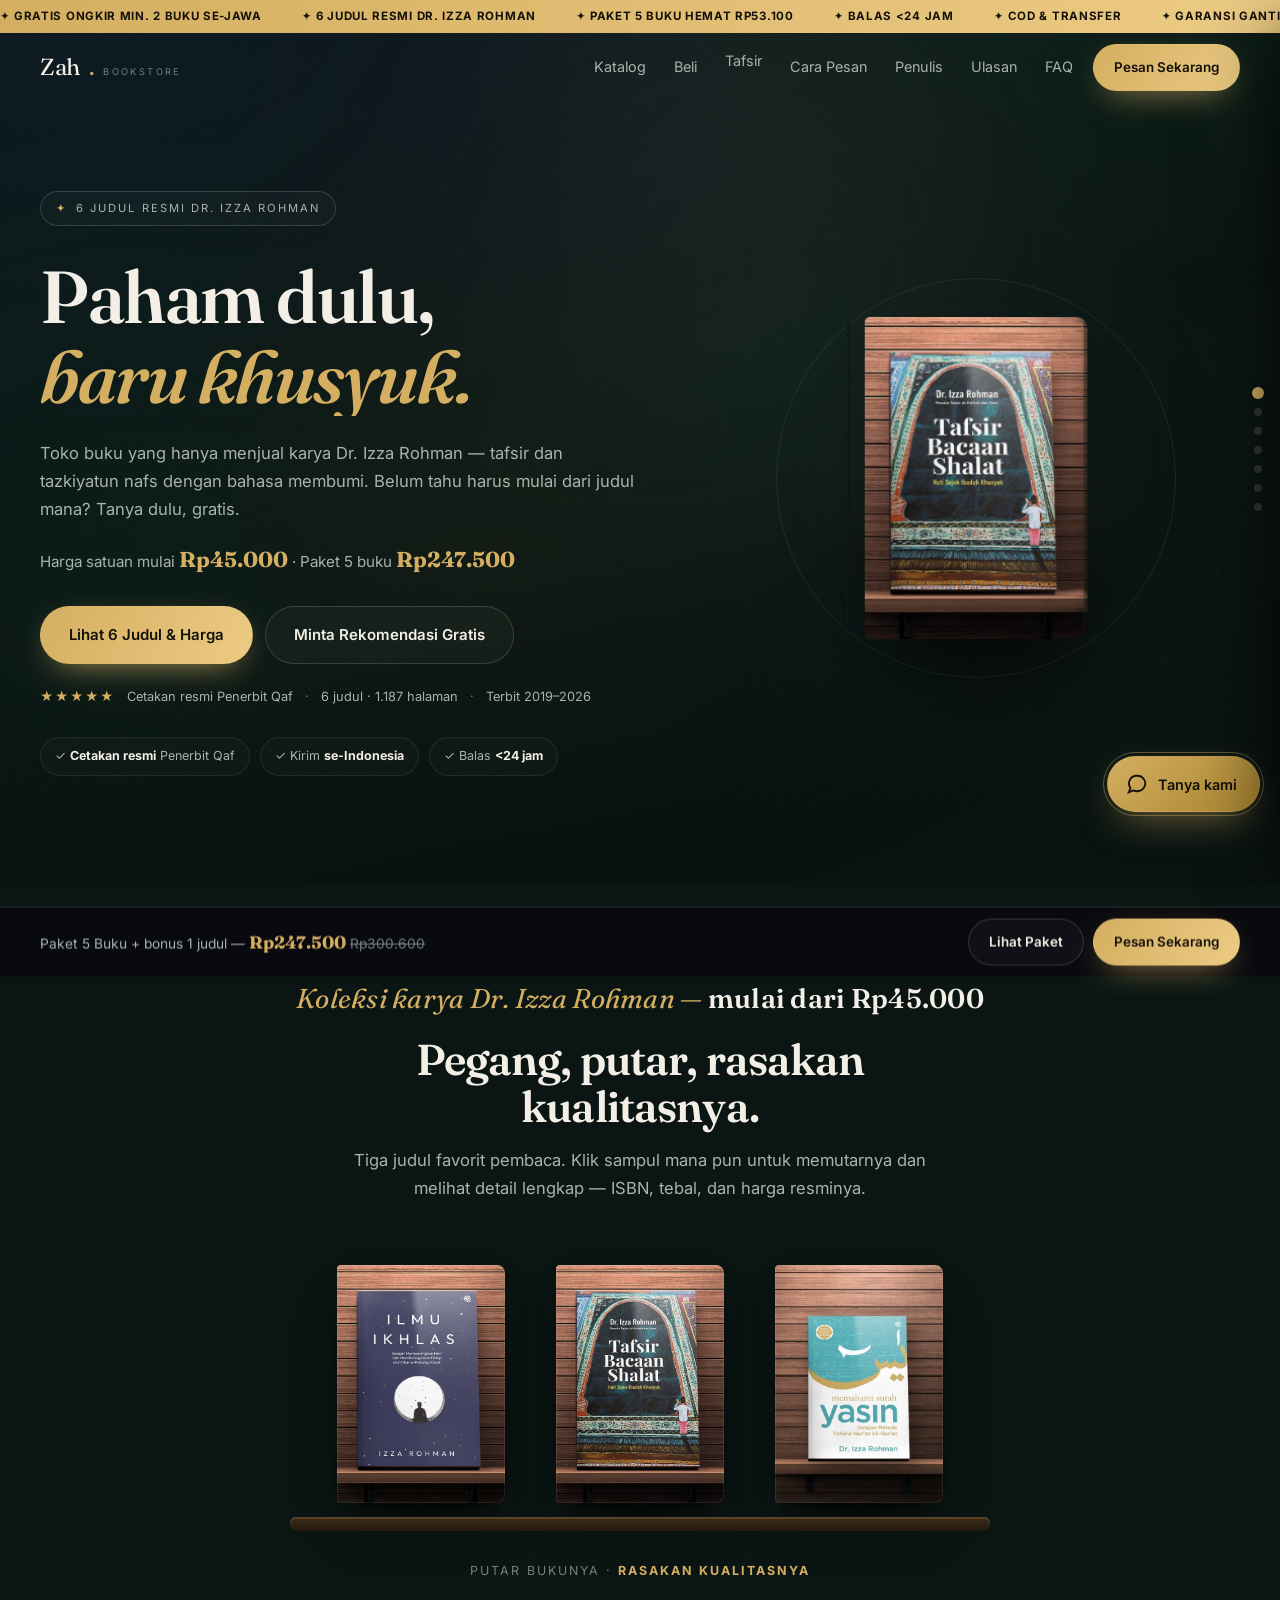
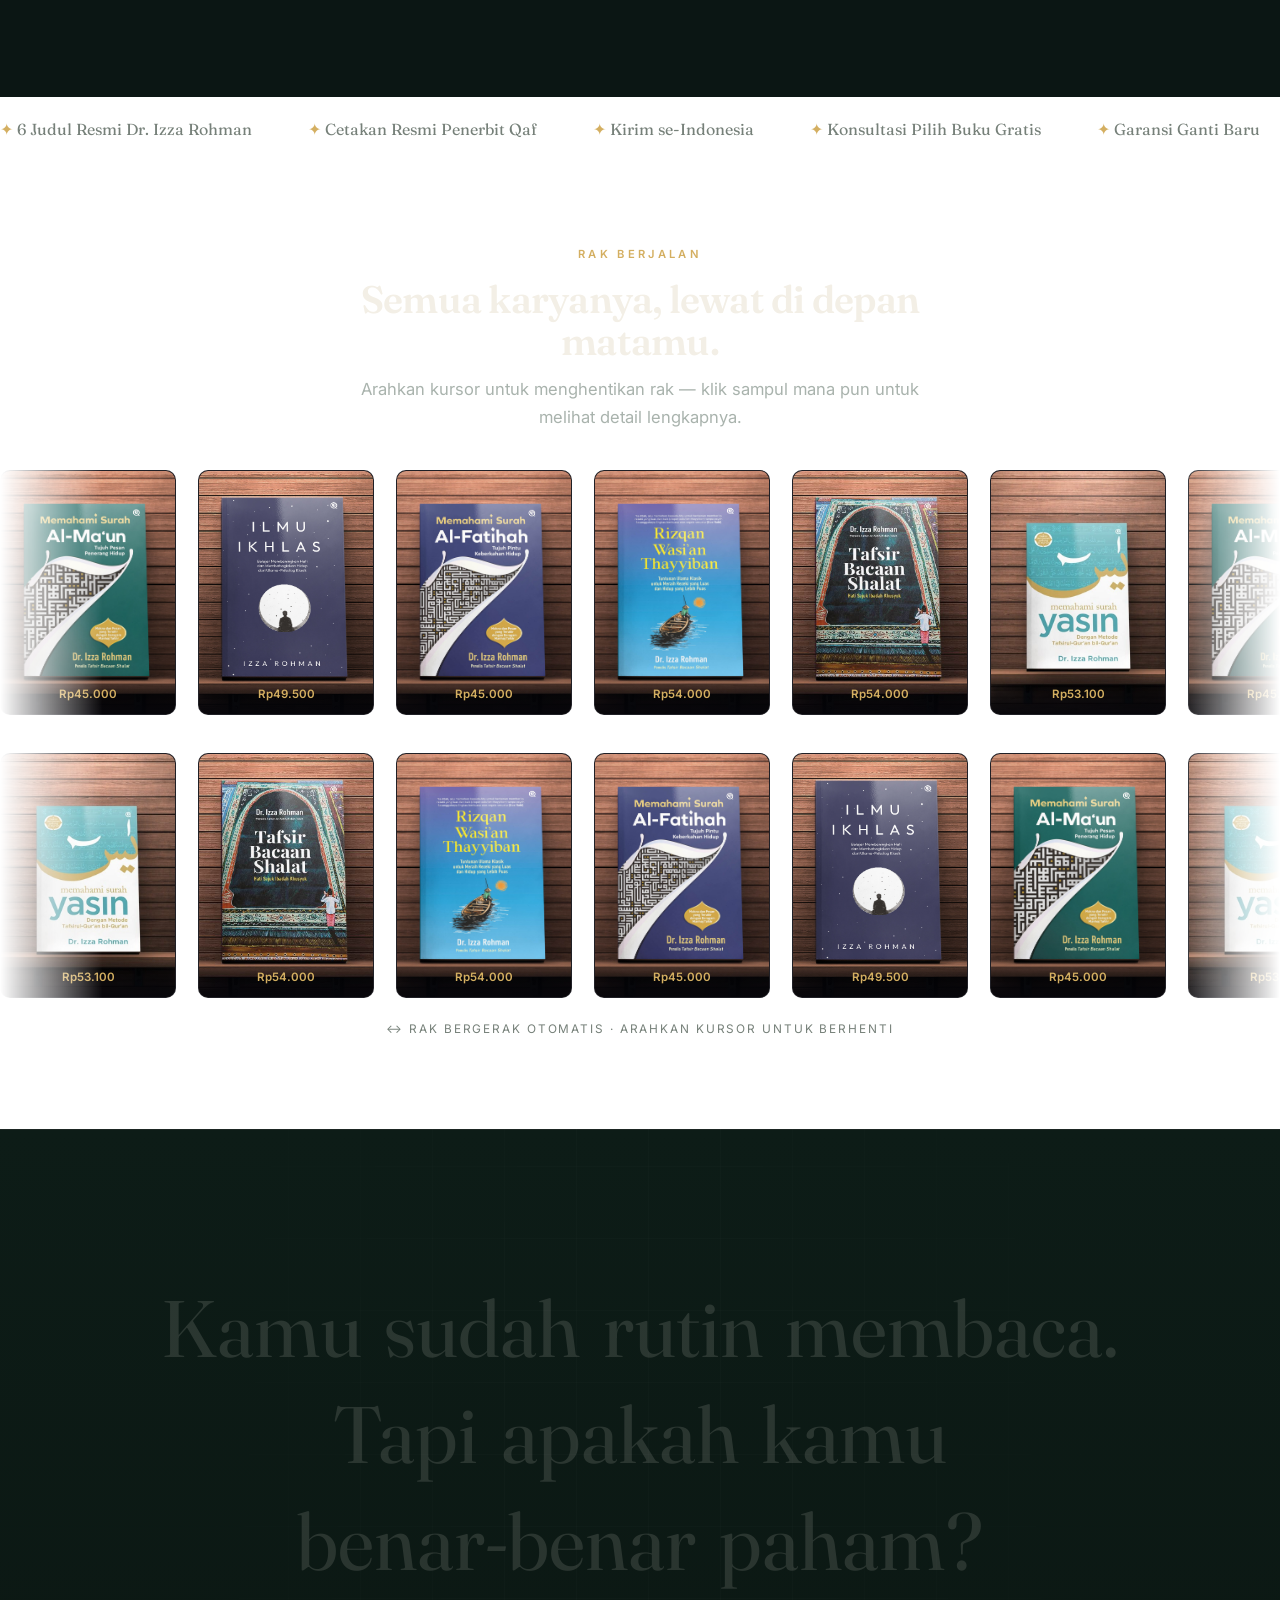
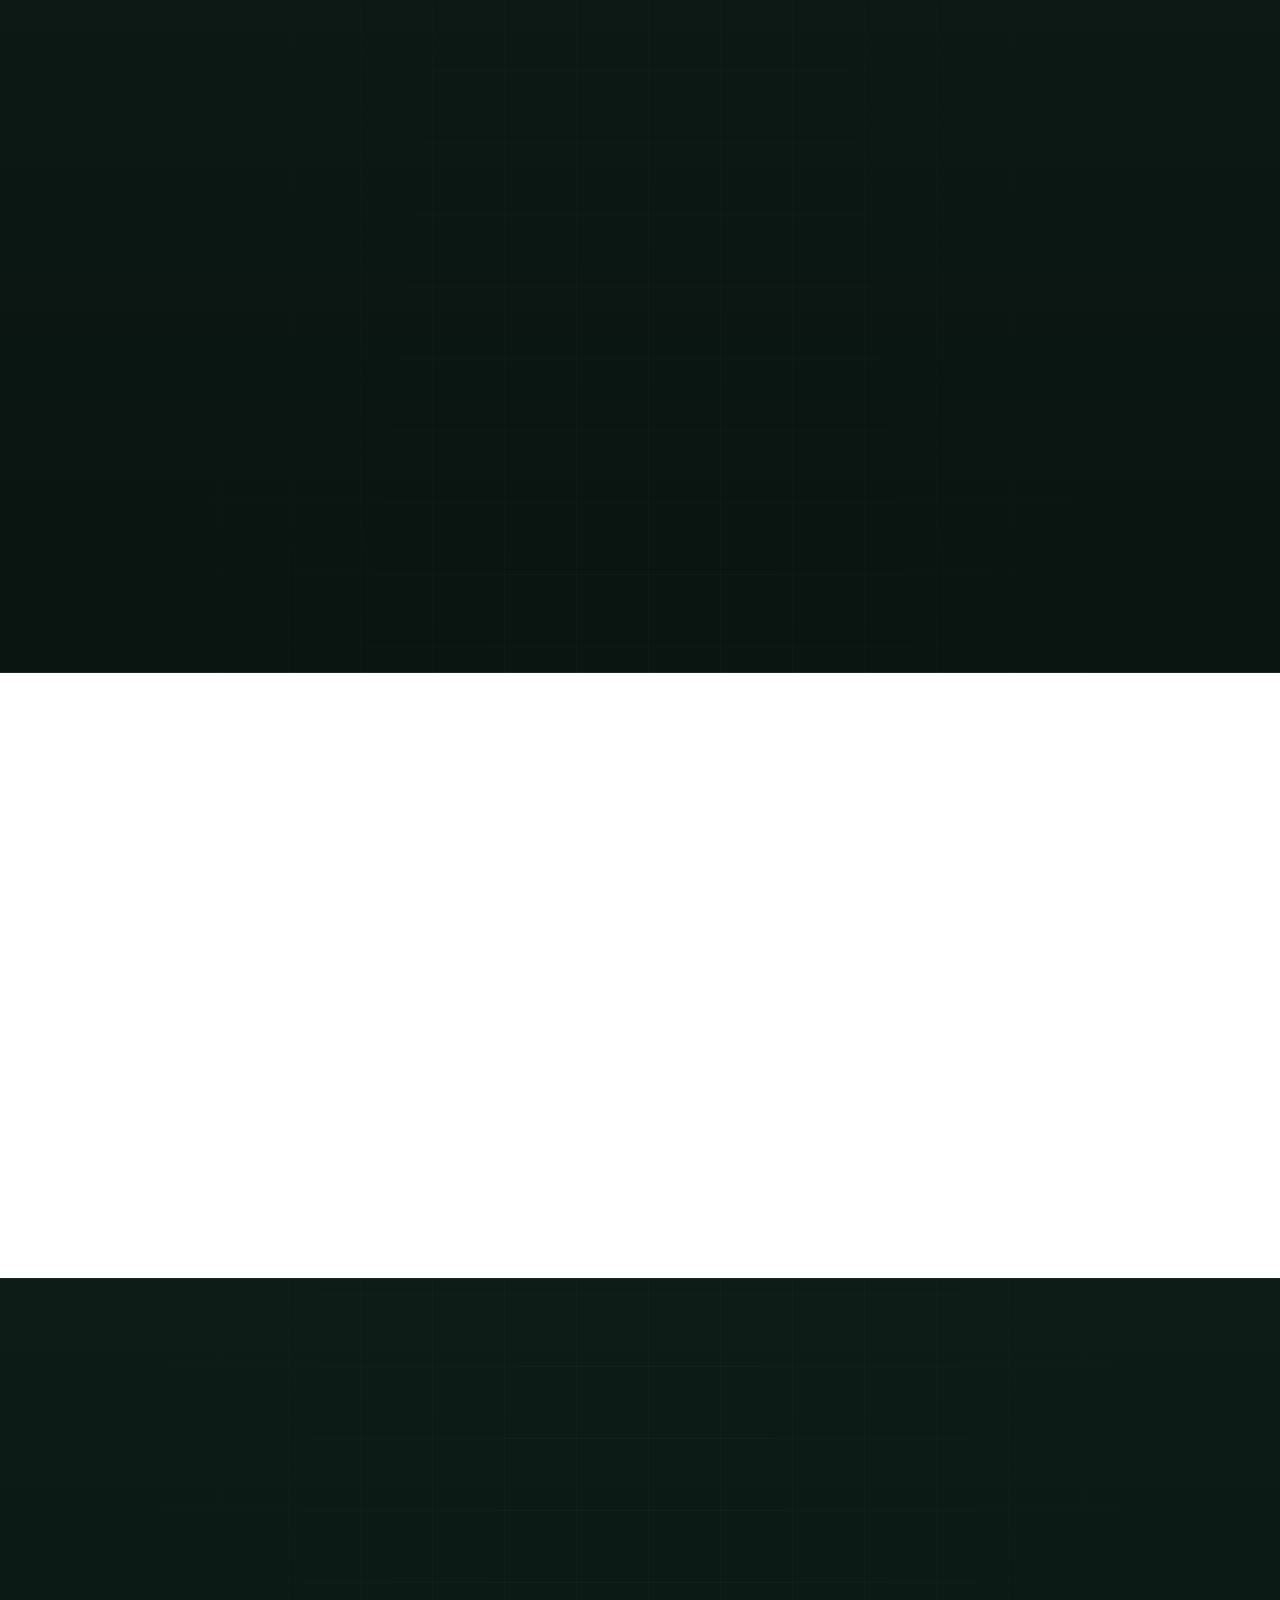
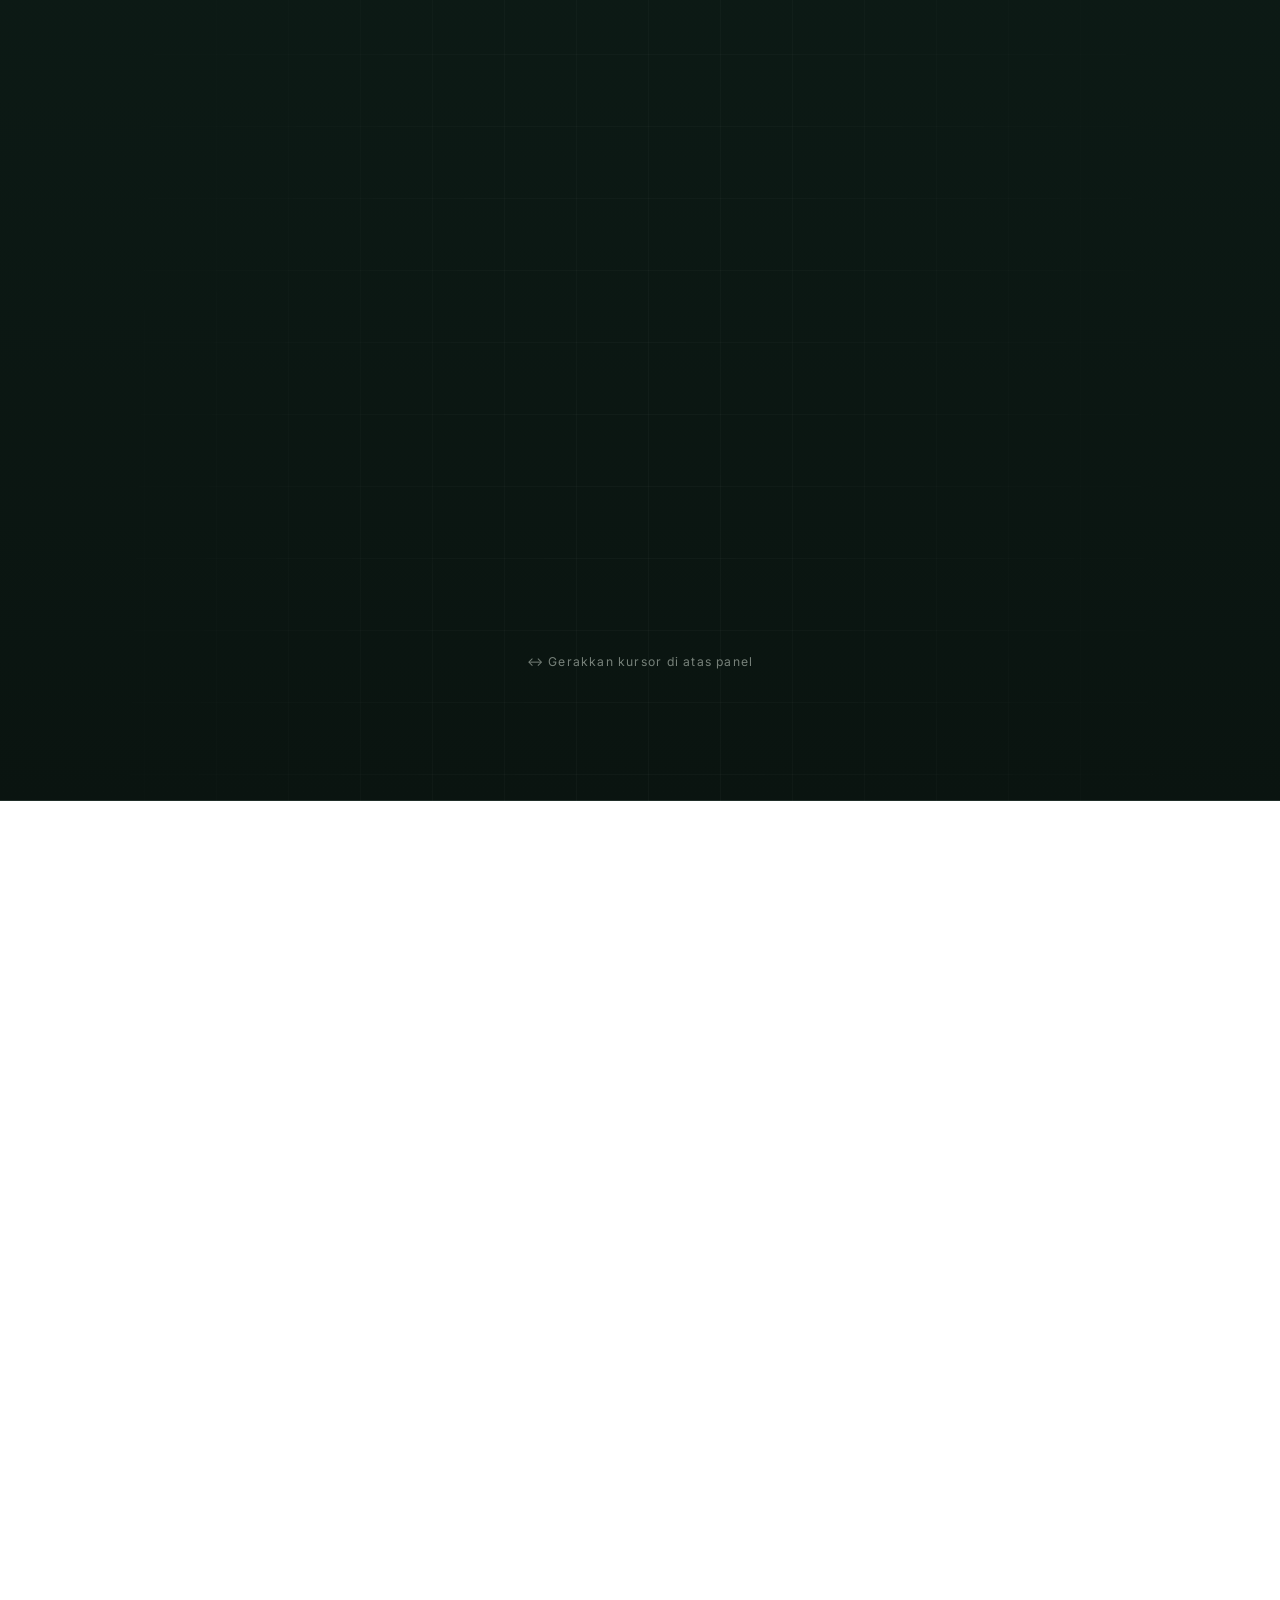
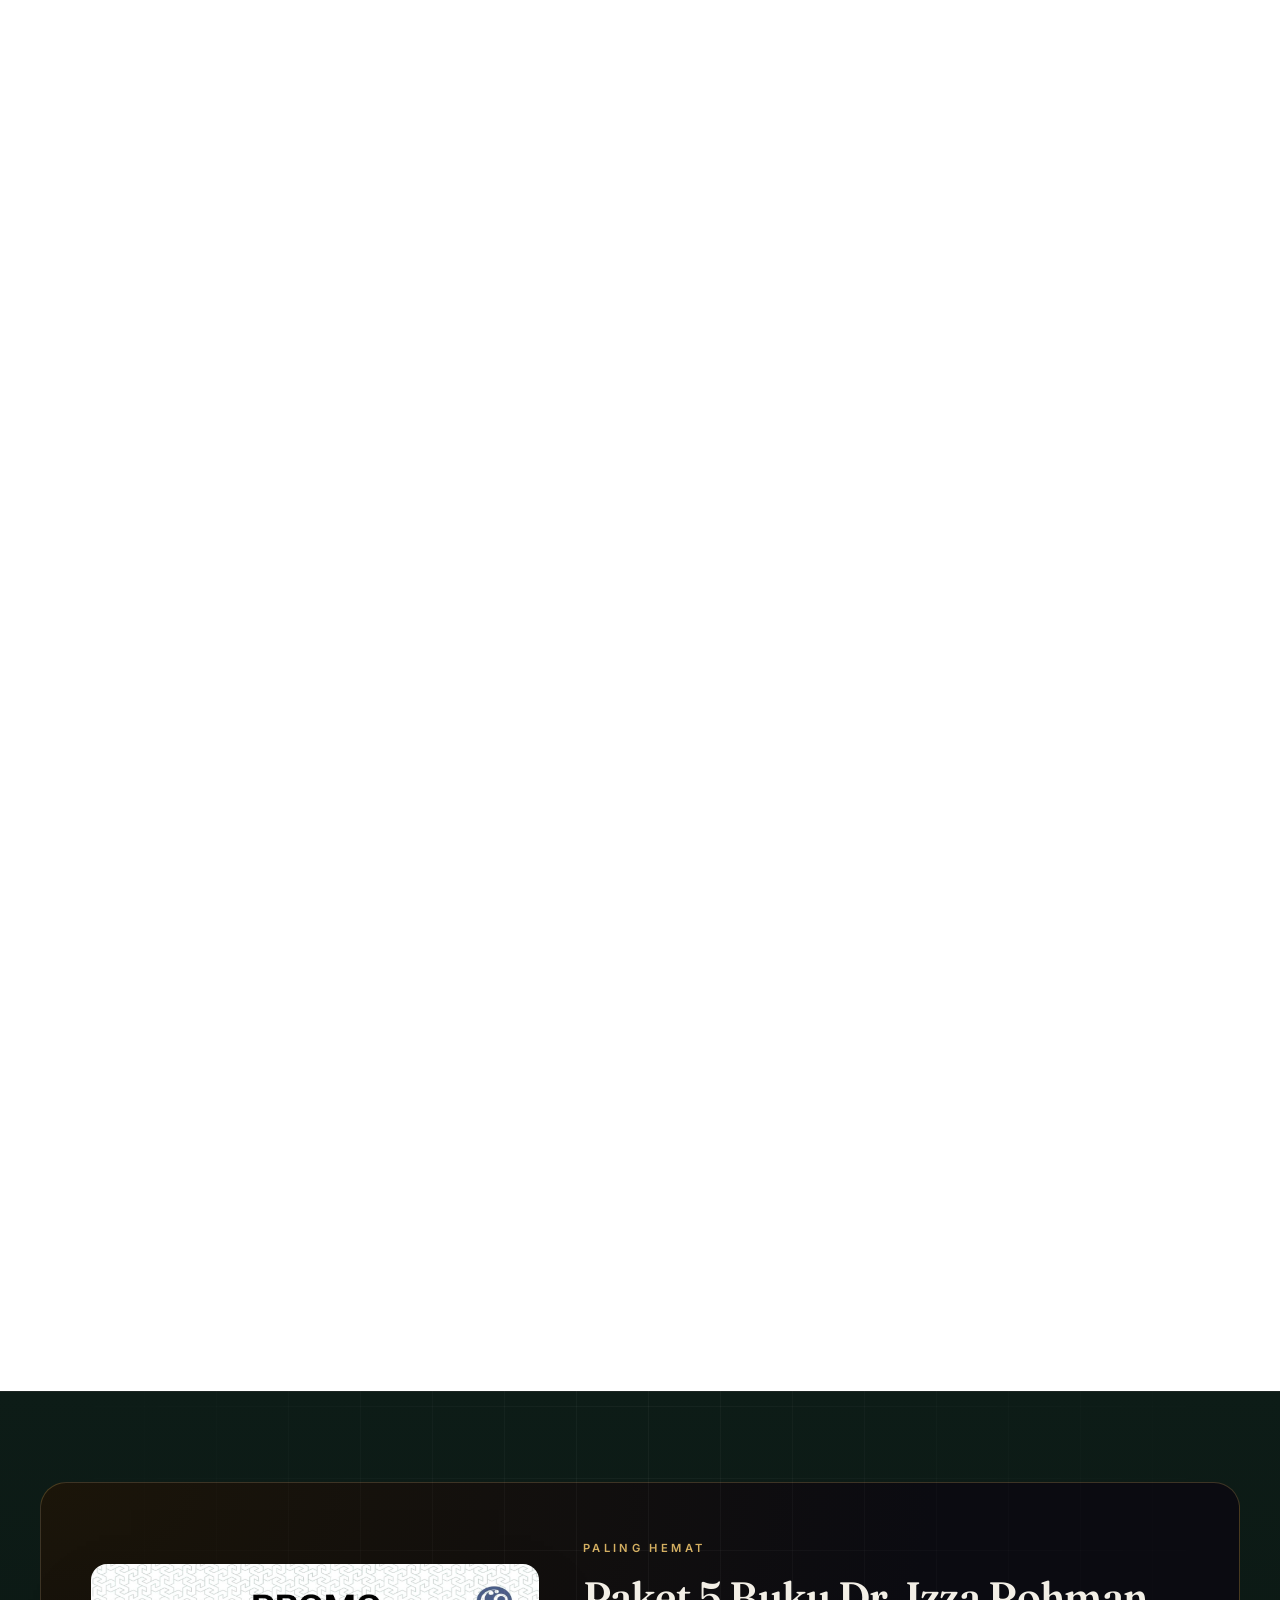
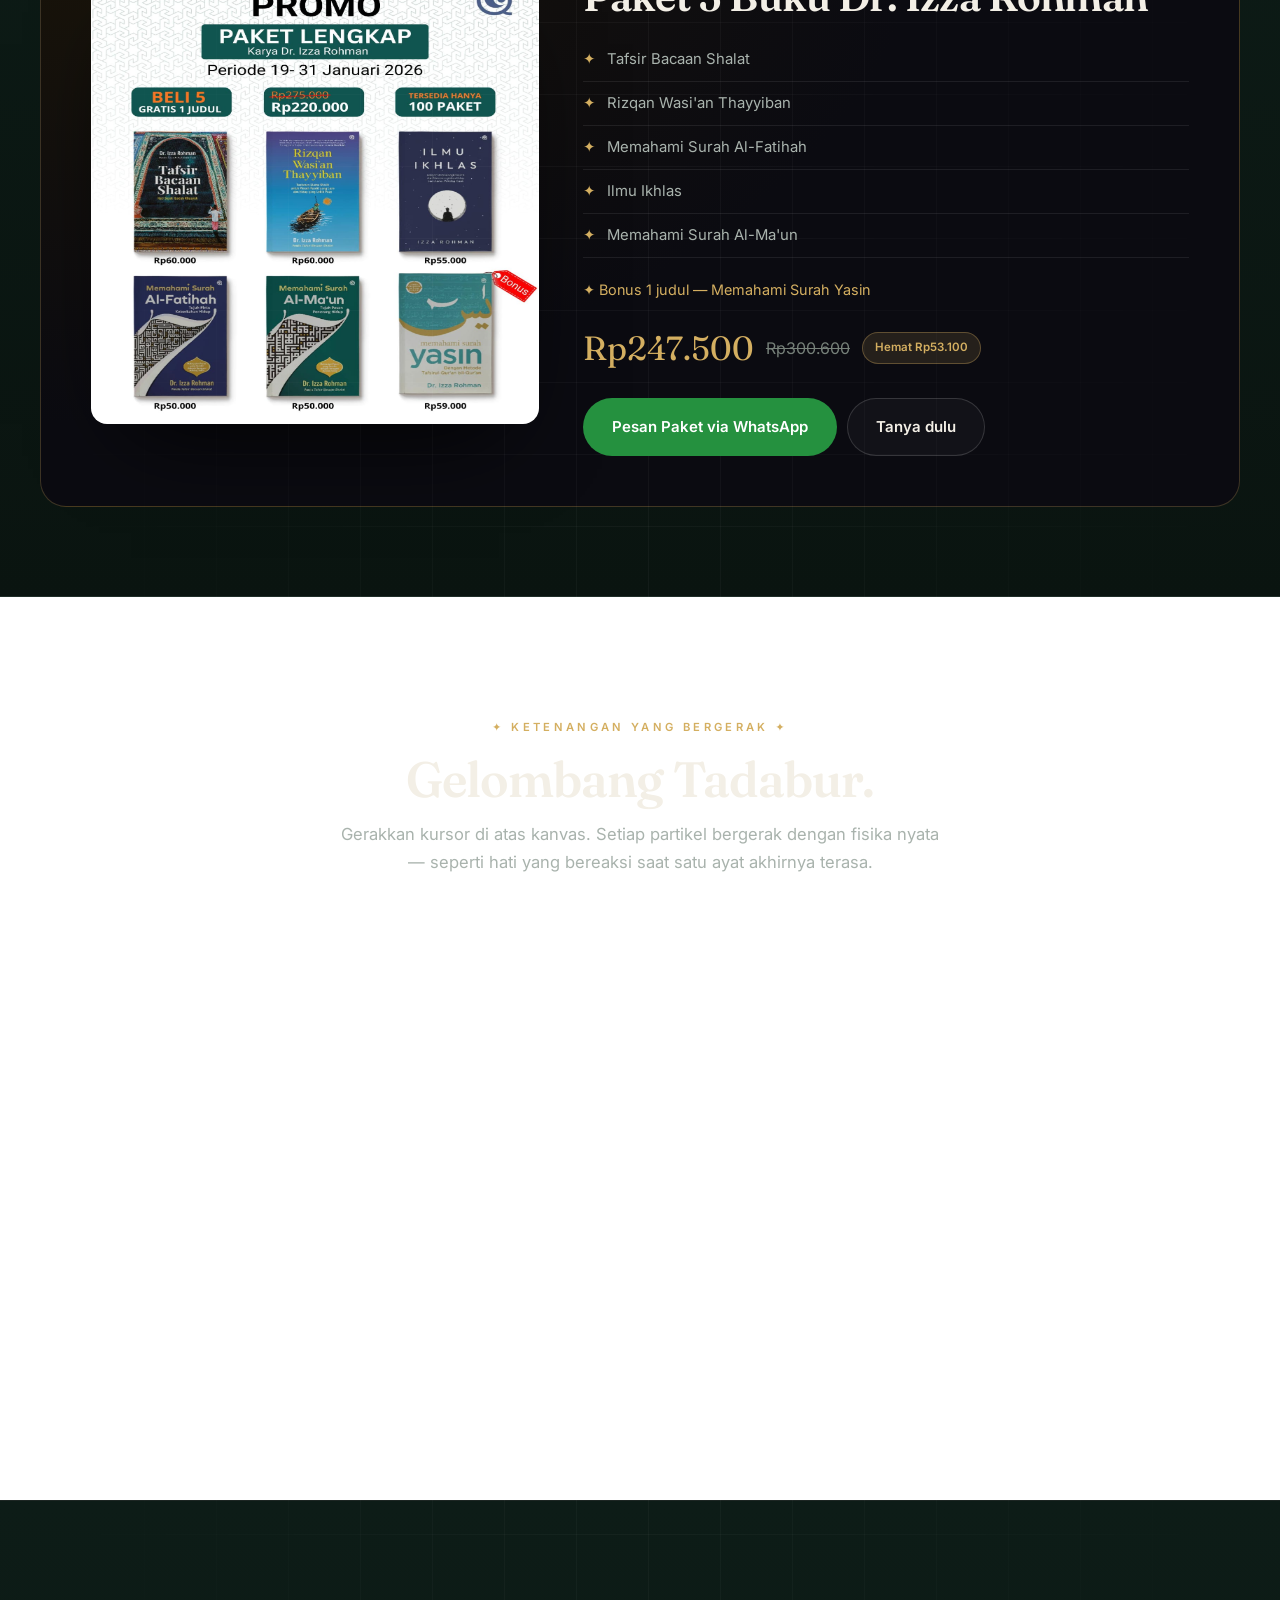
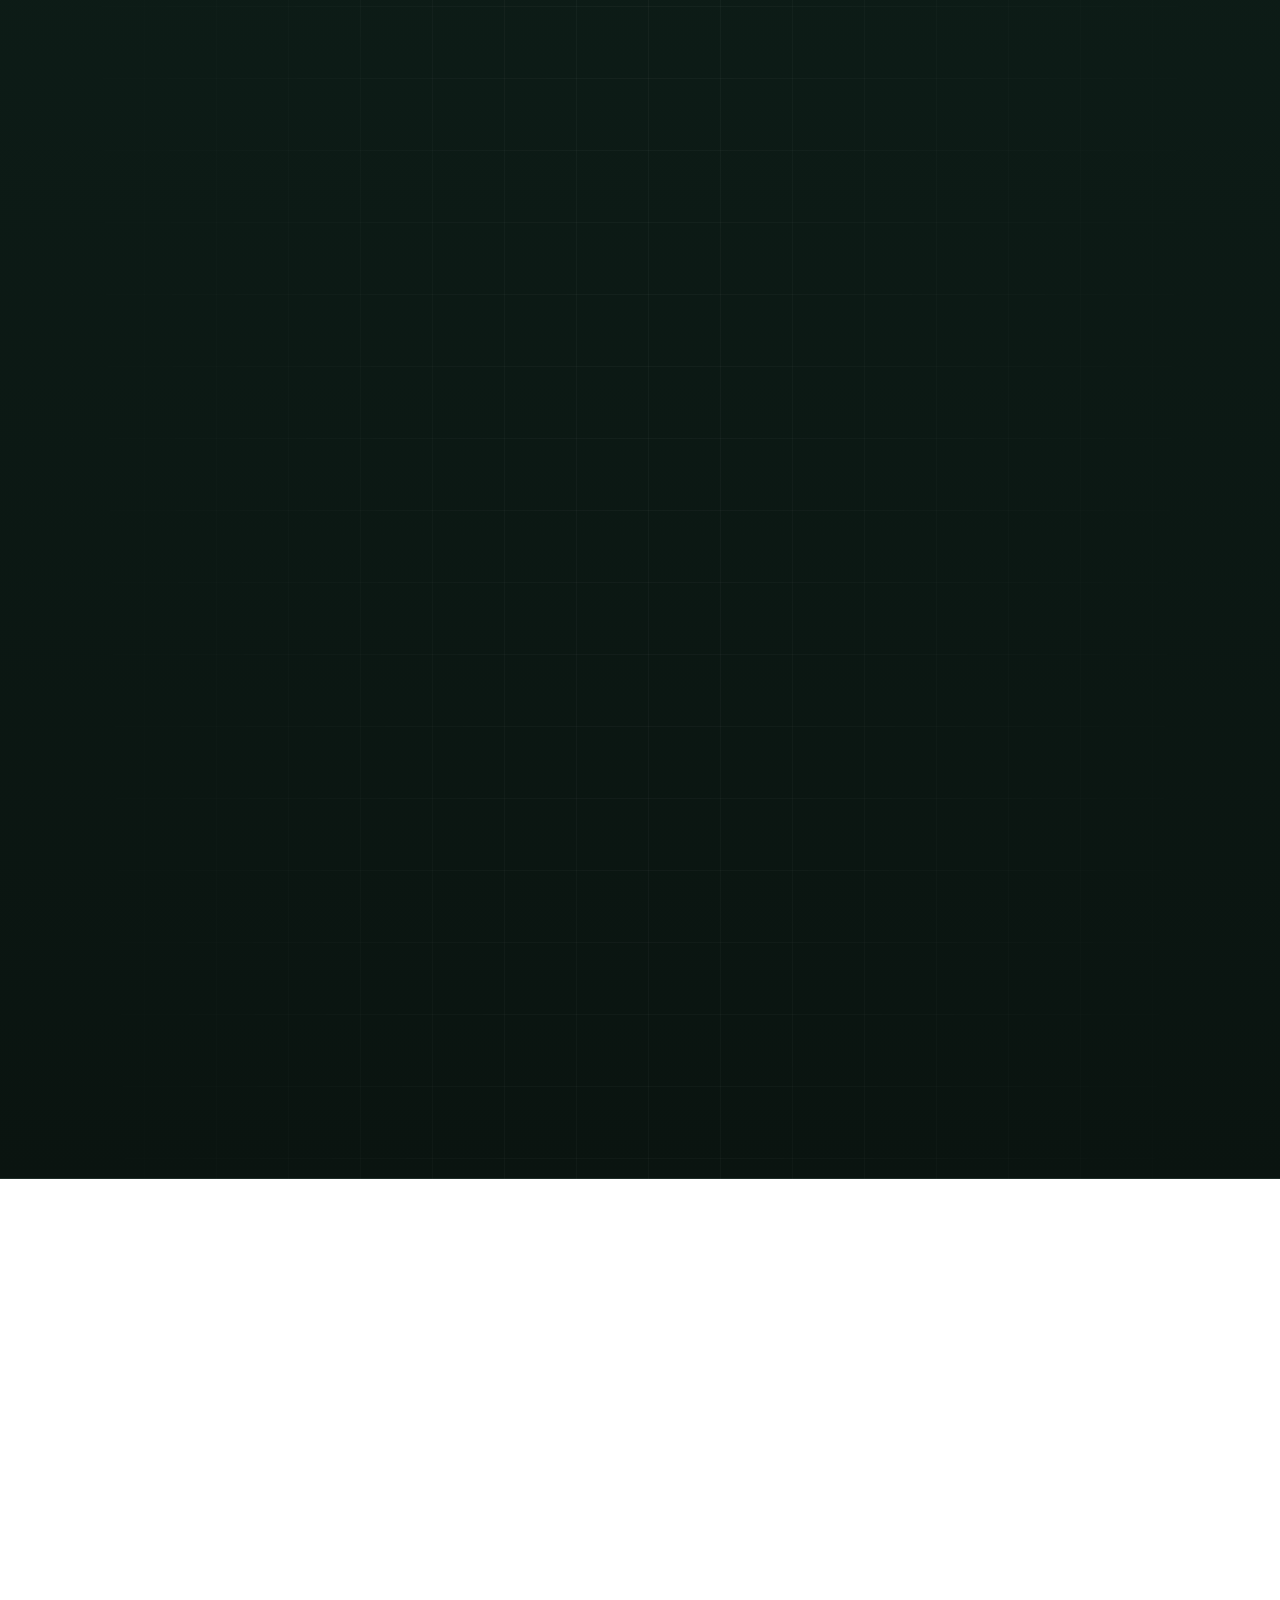
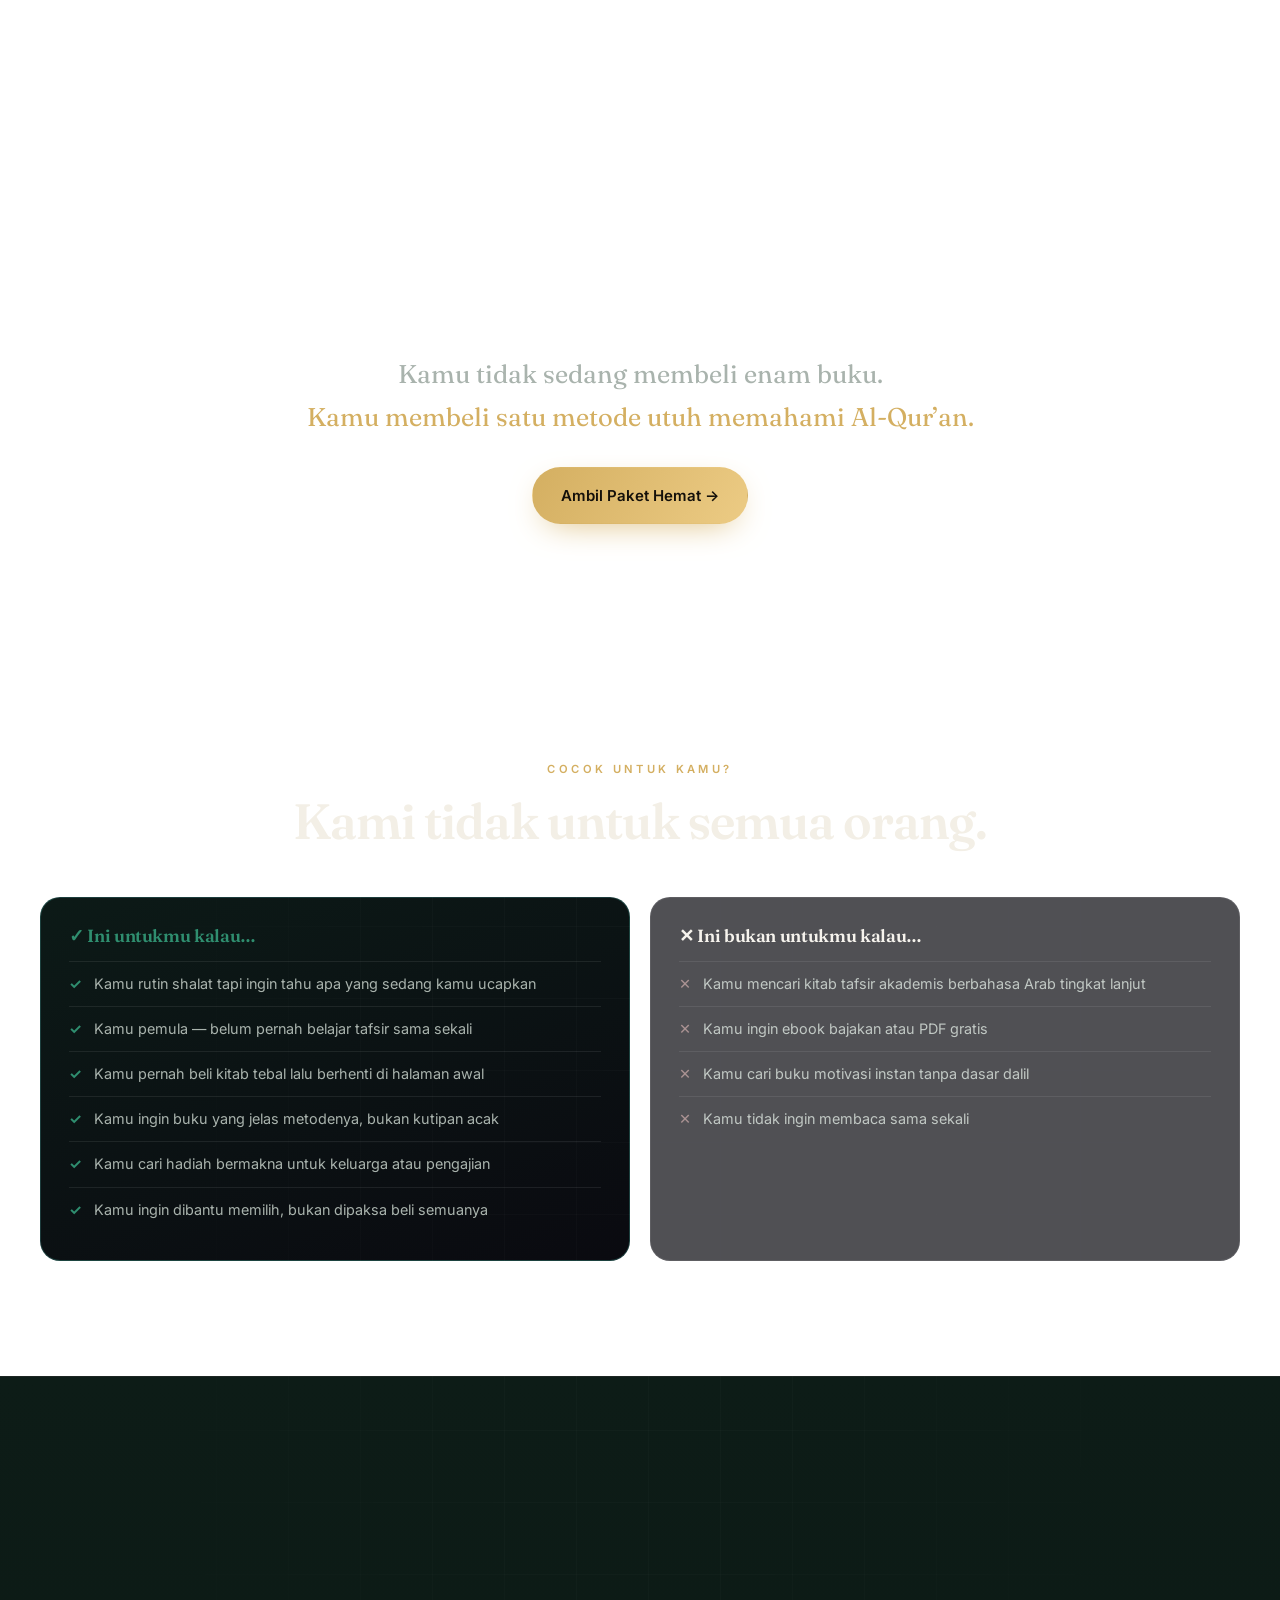
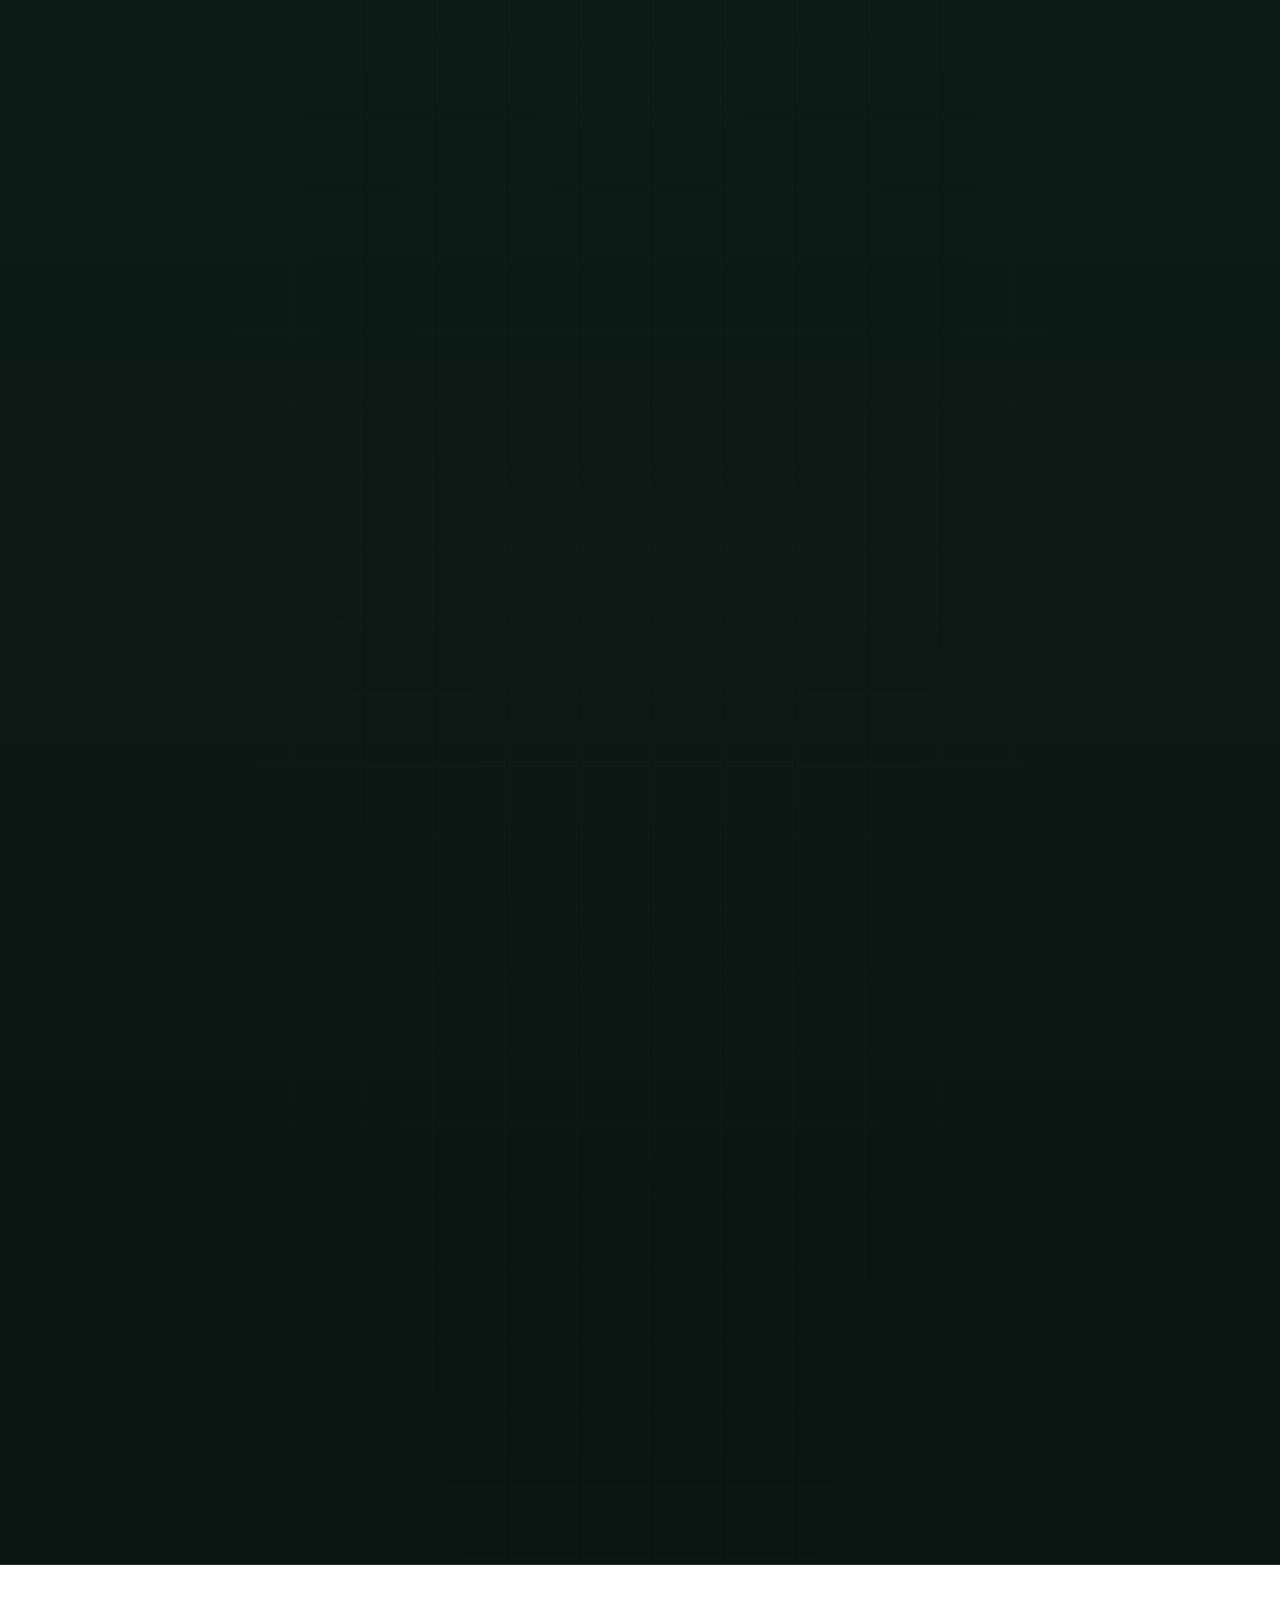
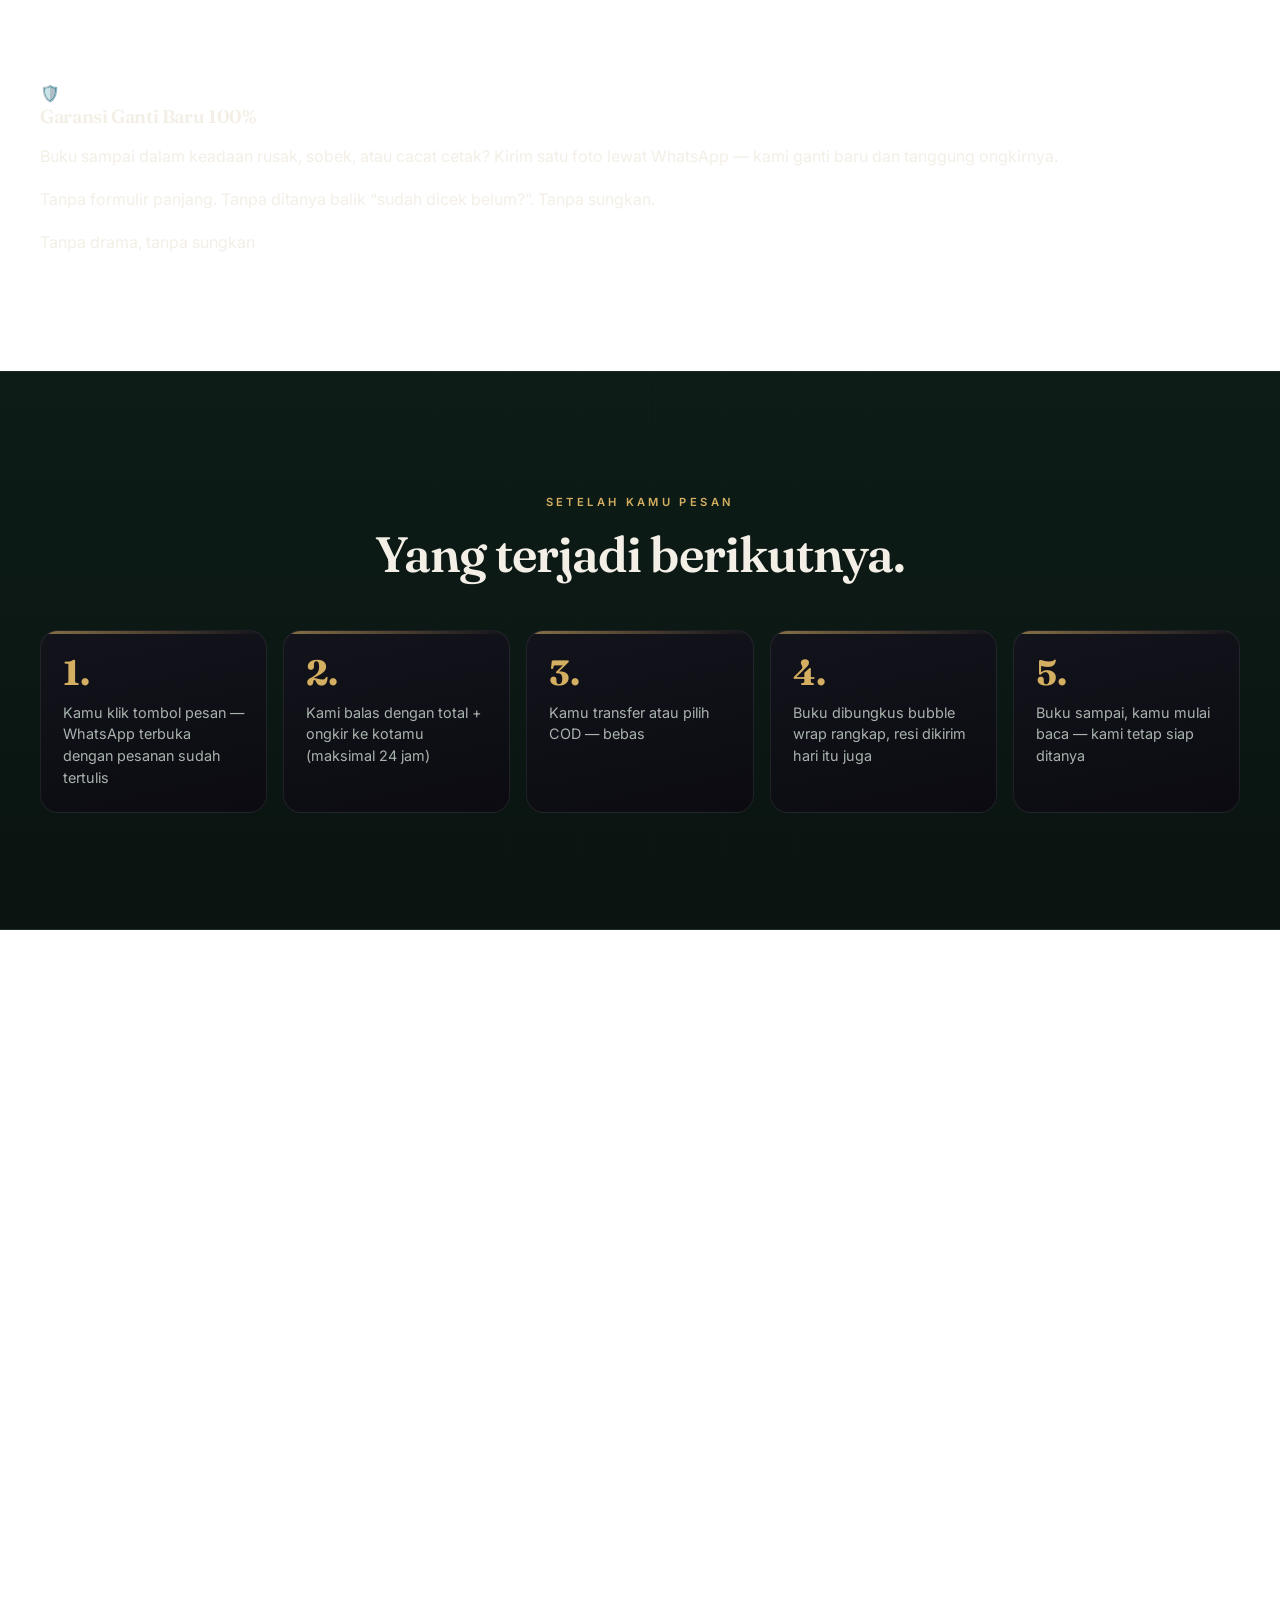
==== index.html @ 01be1e60 "Zah Bookstore — premium conversion site (emerald/lapis theme, double-sided 3D books, cursor-track sp" ====
<!DOCTYPE html>
<html lang="id">
<head>
<meta charset="utf-8">
<meta name="viewport" content="width=device-width,initial-scale=1,viewport-fit=cover">
<title>Zah Bookstore — Buku Dr. Izza Rohman | Tafsir & Tazkiyah</title>
<meta name="description" content="Zah Bookstore menjual 6 buku karya Dr. Izza Rohman: Tafsir Bacaan Shalat, Ilmu Ikhlas, Memahami Surah Al-Fatihah, Yasin, Al-Ma'un, Rizqan Wasi'an Thayyiban. Mulai Rp45.000, kirim se-Indonesia, pesan lewat WhatsApp.">
<meta name="theme-color" content="#0a1410">
<meta property="og:title" content="Zah Bookstore — Buku Dr. Izza Rohman">
<meta property="og:description" content="Enam judul tafsir & tazkiyatun nafs. Mulai Rp45.000. Kirim se-Indonesia, pesan lewat WhatsApp.">
<meta property="og:type" content="website">
<link rel="preconnect" href="https://fonts.googleapis.com">
<link rel="preconnect" href="https://fonts.gstatic.com" crossorigin>
<link href="https://fonts.googleapis.com/css2?family=Fraunces:ital,opsz,wght@0,9..144,400;0,9..144,600;0,9..144,700;1,9..144,600&family=Inter:wght@300;400;500;600;700&display=swap" rel="stylesheet">
<link rel="stylesheet" href="styles.css">
<link rel="stylesheet" href="fs1.css">
<link rel="stylesheet" href="fs2.css">
<link rel="stylesheet" href="fs3.css">
</head>
<body>

<div class="ticker" aria-hidden="true"><div class="tk" id="tk"></div></div>
<div class="prog" id="prog" aria-hidden="true"></div>

<!-- scroll-continues cue -->
<div class="morecue" id="morecue" aria-hidden="true">
  <span class="txt">Masih ada di bawah</span>
  <span class="arw">↓</span>
</div>

<!-- section rail -->
<nav class="railnav" aria-label="Navigasi bagian" id="railnav"></nav>

<a href="#katalog" class="skip">Langsung ke katalog buku</a>

<canvas id="aurora" aria-hidden="true"></canvas>
<div id="grain" aria-hidden="true"></div>

<header id="hdr">
  <div class="wrap nav">
    <a href="#top" class="logo">Zah<span>.</span> <small>Bookstore</small></a>
    <nav aria-label="Navigasi utama"><ul>
      <li><a href="#katalog">Katalog</a></li>
      <li><a href="#beli">Beli</a></li>
      <li><button class="navlink" id="tafsirOpen" type="button">Tafsir</button></li>
      <li><a href="#cara-pesan">Cara Pesan</a></li>
      <li><a href="#penulis">Penulis</a></li>
      <li><a href="#ulasan">Ulasan</a></li>
      <li><a href="#faq">FAQ</a></li>
    </ul></nav>
    <a href="#pesan" class="btn btn-gold btn-sm btn-nav"><span class="sheen"></span>Pesan Sekarang</a>
    <button class="burger" id="burger" aria-label="Buka menu" aria-expanded="false" aria-controls="mobmenu">☰</button>
  </div>
</header>

<div class="mobmenu" id="mobmenu" role="dialog" aria-label="Menu navigasi">
  <button class="mx" id="mobx" aria-label="Tutup menu">×</button>
  <ul>
    <li><a href="#katalog">Katalog</a></li><li><a href="#beli">Beli</a></li>
    <li><button class="navlink" id="tafsirOpenM" type="button">Tafsir</button></li>
    <li><a href="#cara-pesan">Cara Pesan</a></li>
    <li><a href="#penulis">Penulis</a></li><li><a href="#ulasan">Ulasan</a></li>
    <li><a href="#faq">FAQ</a></li><li><a href="#pesan" style="color:var(--gold)">Pesan Sekarang</a></li>
  </ul>
</div>

<!-- ============ TAFSIR DRAWER (in-page, no navigation) ============ -->
<div class="scrime" id="scrime" aria-hidden="true"></div>
<aside class="tdrawer" id="tdrawer" role="dialog" aria-modal="true" aria-label="Daftar Tafsir Al-Qur'an">
  <div class="td-head">
    <div>
      <span class="td-kick">PERPUSTAKAAN TAFSIR</span>
      <h2 class="td-title">114 Surah Al-Qur'an</h2>
    </div>
    <button class="td-x" id="tdClose" aria-label="Tutup daftar tafsir">×</button>
  </div>
  <div class="td-tools">
    <div class="td-search">
      <svg width="17" height="17" viewBox="0 0 24 24" fill="none" stroke="currentColor" stroke-width="2"><circle cx="11" cy="11" r="7"/><path d="M21 21l-4-4"/></svg>
      <input id="tdSearch" type="search" placeholder="Cari surah…" aria-label="Cari surah">
    </div>
    <div class="td-seg" role="tablist" aria-label="Filter">
      <button class="on" data-f="all">Semua</button>
      <button data-f="Makkiyah">Makkiyah</button>
      <button data-f="Madaniyah">Madaniyah</button>
      <button data-f="written">Ada Tafsir</button>
    </div>
  </div>
  <div class="td-list" id="tdList"></div>
  <div class="td-foot">Klik surah untuk membaca tafsirnya. Surah yang belum ditulis ditandai <b>Belum</b> dan tidak bisa dibuka.</div>

  <!-- article view (inside drawer) -->
  <div class="td-art" id="tdArt" aria-hidden="true">
    <button class="td-back" id="tdBack">← Kembali ke daftar</button>
    <div class="td-art-head">
      <div class="td-art-num" id="tdArtNum">1</div>
      <div>
        <h3 id="tdArtTitle">Al-Fatihah</h3>
        <span class="td-art-ar" id="tdArtAr" dir="rtl"></span>
        <div class="td-art-meta" id="tdArtMeta"></div>
      </div>
    </div>
    <div class="td-art-body article" id="tdArtBody"></div>
  </div>
</aside>

<main id="top">

<!-- ============ HERO ============ -->
<section class="hero">
  <div class="neongrid" aria-hidden="true"></div>
  <div class="wrap hero-grid">
    <div>
      <p class="badge rv"><b>✦</b> 6 judul resmi Dr. Izza Rohman</p>
      <h1 style="margin-top:20px">
        <span class="kin"><span>Paham dulu,</span></span><br>
        <span class="kin"><span><em>baru khusyuk.</em></span></span>
      </h1>
      <p class="lead rv">Toko buku yang hanya menjual karya Dr. Izza Rohman — tafsir dan tazkiyatun nafs dengan bahasa membumi. Belum tahu harus mulai dari judul mana? Tanya dulu, gratis.</p>
      <p class="pricefrom rv">Harga satuan mulai <b>Rp45.000</b> · Paket 5 buku <b>Rp247.500</b></p>
      <div class="hero-cta rv">
        <a href="#katalog" class="btn btn-gold"><span class="sheen"></span>Lihat 6 Judul &amp; Harga</a>
        <a href="#pesan" class="btn btn-ghost">Minta Rekomendasi Gratis</a>
      </div>
      <div class="hero-stars rv">
        <b>★★★★★</b> <span>Cetakan resmi Penerbit Qaf</span> <span style="color:var(--faint)">·</span>
        <span>6 judul · 1.187 halaman</span> <span style="color:var(--faint)">·</span> <span>Terbit 2019–2026</span>
      </div>
      <div class="hero-trust rv">
        <span>✓ <b>Cetakan resmi</b> Penerbit Qaf</span>
        <span>✓ Kirim <b>se-Indonesia</b></span>
        <span>✓ Balas <b>&lt;24 jam</b></span>
      </div>
    </div>
    <div class="stage" aria-hidden="true">
      <div class="ring"></div><div class="ring"></div>
      <div class="glow"></div>
      <div class="book3d">
        <div class="face front"><img src="img/tafsir-bacaan-shalat.jpg" alt="" width="220" height="318"></div>
        <div class="face back">
          <img src="img/tafsir-bacaan-shalat.jpg" alt="Sampul belakang" width="220" height="318">
        </div>
        <div class="spine"><b>IZZA ROHMAN</b></div>
        <div class="edge"></div>
      </div>
    </div>
  </div>
</section>

<!-- ==== ZAHIYA-STYLE FLOATING BOOKS ON SHELF ==== -->
<section class="sec floatband" style="background:#0b1614">
  <div class="wrap">
    <span class="zk">Koleksi karya Dr. Izza Rohman — <b>mulai dari Rp45.000</b></span>
    <h2 style="font-size:clamp(1.6rem,3.6vw,2.7rem)">Pegang, putar, rasakan kualitasnya.</h2>
    <p class="lead">Tiga judul favorit pembaca. Klik sampul mana pun untuk memutarnya dan melihat detail lengkap — ISBN, tebal, dan harga resminya.</p>
    <div class="floatrow" id="floatrow"></div>
    <p class="floatcap">Putar Bukunya · <b>Rasakan Kualitasnya</b></p>
  </div>
</section>

<div class="marquee" aria-hidden="true"><div class="track" id="mq"></div></div>

<!-- ==== RAK BERJALAN (moving shelf — kept) ==== -->
<section class="sec" style="padding-block:clamp(48px,6vw,80px)">
  <div class="wrap shead center rv" style="margin-bottom:30px">
    <span class="kicker">Rak Berjalan</span>
    <h2 style="font-size:clamp(1.5rem,3.2vw,2.4rem)">Semua karyanya, lewat di depan matamu.</h2>
    <p class="lead">Arahkan kursor untuk menghentikan rak — klik sampul mana pun untuk melihat detail lengkapnya.</p>
  </div>
  <div class="shelf"><div class="rail" id="rail1"></div></div>
  <div class="shelf rev" style="margin-top:22px"><div class="rail" id="rail2"></div></div>
  <p class="shelfnote">↔ Rak bergerak otomatis · arahkan kursor untuk berhenti</p>
</section>

<!-- ==== KINETIC / AGITASI ==== -->
<section class="sec sec-alt">
  <div class="wrap kwrap">
    <span class="kicker rv">Jujur saja</span>
    <div class="kwords" data-words="Kamu sudah rutin membaca. Tapi apakah kamu benar-benar *paham?"></div>
    <div class="pain">
      <div class="rv"><b>→</b> Hafal bacaan shalat sejak kecil, tapi tidak tahu artinya.</div>
      <div class="rv"><b>→</b> Rutin Yasin tiap malam Jumat — berhenti di lafaz, tidak sampai ke makna.</div>
      <div class="rv"><b>→</b> Beli buku tafsir tebal, baru sampai halaman 20 sudah menyerah.</div>
      <div class="rv"><b>→</b> Ingin belajar, tapi takut kitabnya terlalu berat untuk pemula.</div>
      <div class="rv"><b>→</b> Bingung mana buku yang layak dipercaya di antara ratusan pilihan.</div>
    </div>
    <p class="painout rv">Masalahnya bukan niatmu.<br>Masalahnya <em>belum ada yang menerjemahkannya dengan bahasa yang ramah pembaca.</em></p>
  </div>
</section>

<!-- ==== BIG STATEMENT ==== -->
<section class="sec" style="position:relative">
  <div class="wrap stmt">
    <p>Bedanya bacaan yang <span style="color:var(--muted)">sekadar selesai</span></p>
    <p>dan bacaan yang <span class="hi">mengubah cara kamu shalat</span></p>
    <p>bukan pada seberapa fasih.</p>
    <p class="hi">Tapi pada seberapa paham.</p>
    <p style="font-size:clamp(1rem,1.6vw,1.2rem);color:var(--muted);font-family:var(--f-body);margin-top:26px">
      Enam buku ini ditulis persis untuk jarak itu.</p>
  </div>
</section>

<!-- ==== PEEL COMPARISON ==== -->
<section class="sec sec-alt">
  <div class="wrap">
    <div class="shead center rv">
      <span class="kicker">Bandingkan Sendiri</span>
      <h2>Geser untuk melihat bedanya.</h2>
      <p class="lead">Kiri: cara kebanyakan orang membaca. Kanan: setelah membaca karya Dr. Izza Rohman.</p>
    </div>
    <div class="peel rv" id="peel">
      <div class="side bad">
        <div>
          <span class="lbl">Sebelum</span>
          <h3>Membaca tanpa paham</h3>
          <ul>
            <li>Selesai cepat, hati tetap kosong</li>
            <li>Hafal lafaz, buta makna</li>
            <li>Shalat jadi rutinitas</li>
            <li>Berhenti di halaman 20</li>
          </ul>
        </div>
      </div>
      <div class="side good">
        <div>
          <span class="lbl">Sesudah</span>
          <h3>Membaca sambil paham</h3>
          <ul>
            <li>Berhenti sejenak di satu ayat — dan tersentuh</li>
            <li>Tahu persis apa yang sedang diucapkan</li>
            <li>Shalat terasa seperti percakapan</li>
            <li>Selesai satu buku, lanjut ke berikutnya</li>
          </ul>
        </div>
      </div>
      <div class="bar" aria-hidden="true"></div>
      <div class="knob" aria-hidden="true">↔</div>
    </div>
    <p class="peelhint">↔ Gerakkan kursor di atas panel</p>
  </div>
</section>

<!-- ============ KATALOG ============ -->
<section id="katalog" class="sec">
  <div class="wrap">
    <div class="shead rv">
      <span class="kicker">Katalog Lengkap</span>
      <h2>Enam judul. Pilih yang paling dekat dengan kondisimu.</h2>
      <p class="lead">Setiap buku diberi label “untuk siapa” supaya kamu tidak perlu menebak. Semua data — ISBN, tebal halaman, bulan terbit — sesuai katalog resmi penerbit.</p>
    </div>

    <div class="filters rv" role="group" aria-label="Saring buku berdasarkan tema">
      <button data-filter="all" aria-pressed="true">Semua (6)</button>
      <button data-filter="shalat" aria-pressed="false">Shalat &amp; Ibadah</button>
      <button data-filter="hati" aria-pressed="false">Hati &amp; Rezeki</button>
      <button data-filter="surah" aria-pressed="false">Tafsir Surah</button>
    </div>

    <div class="bgrid" id="bgrid"></div>
    <p id="noRes" style="display:none;color:var(--muted);text-align:center;padding:40px 0">Tidak ada buku pada tema ini. <button class="btn btn-ghost btn-sm" data-filter="all" style="margin-left:10px">Tampilkan semua</button></p>
  </div>
</section>

<!-- ============ BUNDLE ============ -->
<section class="sec sec-alt" style="padding-block:clamp(56px,7vw,90px)">
  <div class="wrap"><div class="bundle rv" id="bundleBox"></div></div>
</section>

<!-- ==== FLUID WAVE ==== -->
<section class="sec">
  <div class="wrap">
    <div class="shead center rv">
      <span class="kicker">✦ Ketenangan yang bergerak ✦</span>
      <h2>Gelombang Tadabur.</h2>
      <p class="lead">Gerakkan kursor di atas kanvas. Setiap partikel bergerak dengan fisika nyata — seperti hati yang bereaksi saat satu ayat akhirnya terasa.</p>
    </div>
    <div class="wave rv">
      <canvas id="wavefx" aria-hidden="true"></canvas>
      <div class="cap"><b>Bacaan yang hidup, bukan yang dihafal.</b><span>Gerakkan kursor — partikelnya membalas.</span></div>
    </div>
  </div>
</section>

<!-- ==== KOLEKSI / CHAPTERS ==== -->
<section class="sec sec-alt">
  <div class="wrap">
    <div class="shead center rv">
      <span class="kicker">6 Judul · 1.187 Halaman · Satu Metode</span>
      <h2>Semua yang ada di dalam katalog.</h2>
      <p class="lead">Setiap judul menjawab satu kegelisahan yang berbeda. Klik untuk melihat detail lengkap dan ISBN-nya.</p>
    </div>
    <div class="chaps" id="chaps"></div>
  </div>
</section>

<!-- ==== VALUE MATH ==== -->
<section class="sec">
  <div class="wrap">
    <div class="shead center rv">
      <span class="kicker">Hitung Sendiri</span>
      <h2>Kalau dibeli satuan vs paket.</h2>
      <p class="lead">Angka di bawah ini harga resmi penerbit — tidak ada yang kami karang.</p>
    </div>
    <div class="mathwrap rv" id="mathwrap"></div>
    <p style="text-align:center;color:var(--muted);margin-top:26px;font-family:var(--f-display);font-size:clamp(1.1rem,2.4vw,1.6rem)">
      Kamu tidak sedang membeli enam buku.<br><span style="color:var(--gold)">Kamu membeli satu metode utuh memahami Al-Qur’an.</span></p>
    <div style="text-align:center;margin-top:28px" class="rv">
      <a class="btn btn-gold" id="mathCta" href="#beli"><span class="sheen"></span>Ambil Paket Hemat →</a>
    </div>
  </div>
</section>
<!-- ==== UNTUK SIAPA ==== -->
<section class="sec">
  <div class="wrap">
    <div class="shead center rv">
      <span class="kicker">Cocok untuk kamu?</span>
      <h2>Kami tidak untuk semua orang.</h2>
    </div>
    <div class="foryou">
      <div class="fybox yes rv">
        <h3 style="color:var(--teal)">✓ Ini untukmu kalau…</h3>
        <ul>
          <li>Kamu rutin shalat tapi ingin tahu apa yang sedang kamu ucapkan</li>
          <li>Kamu pemula — belum pernah belajar tafsir sama sekali</li>
          <li>Kamu pernah beli kitab tebal lalu berhenti di halaman awal</li>
          <li>Kamu ingin buku yang jelas metodenya, bukan kutipan acak</li>
          <li>Kamu cari hadiah bermakna untuk keluarga atau pengajian</li>
          <li>Kamu ingin dibantu memilih, bukan dipaksa beli semuanya</li>
        </ul>
      </div>
      <div class="fybox no rv">
        <h3 class="warn">✕ Ini bukan untukmu kalau…</h3>
        <ul>
          <li>Kamu mencari kitab tafsir akademis berbahasa Arab tingkat lanjut</li>
          <li>Kamu ingin ebook bajakan atau PDF gratis</li>
          <li>Kamu cari buku motivasi instan tanpa dasar dalil</li>
          <li>Kamu tidak ingin membaca sama sekali</li>
        </ul>
      </div>
    </div>
  </div>
</section>

<!-- ==== BELI SEKARANG (dedicated buy section) ==== -->
<section id="beli" class="sec sec-alt">
  <div class="wrap">
    <div class="shead center rv">
      <span class="kicker">Beli Sekarang</span>
      <h2>Pilih paketmu, langsung pesan.</h2>
      <p class="lead">Tidak perlu bikin akun. Klik, chat WhatsApp terbuka dengan pesanan sudah tertulis rapi.</p>
    </div>
    <div class="cdwrap rv">
      <div class="cdflag"><span class="dot"></span> Penawaran berakhir dalam</div>
      <div class="cd" aria-live="off">
        <div class="cdb"><b id="cdh">00</b><span>Jam</span></div>
        <div class="cdcolon">:</div>
        <div class="cdb"><b id="cdm">00</b><span>Menit</span></div>
        <div class="cdcolon">:</div>
        <div class="cdb"><b id="cds">00</b><span>Detik</span></div>
      </div>
      <div class="stock">
        <small>Stok paket batch ini tinggal sedikit</small>
        <div class="stockbar"><i id="stockbar"></i></div>
      </div>
      <p class="cddemo">ⓘ Hitung mundur &amp; indikator stok ini elemen demo untuk memperlihatkan mekanisme urgensi.</p>
    </div>
    <div class="grid3" id="buyGrid" style="margin-top:44px"></div>
    <ul class="deliv rv" style="max-width:640px;margin-inline:auto" id="deliv"></ul>
  </div>
</section>

<!-- ==== GARANSI ==== -->
<section class="sec">
  <div class="wrap guar rv">
    <div class="shield">🛡️</div>
    <h3>Garansi Ganti Baru 100%</h3>
    <p>Buku sampai dalam keadaan rusak, sobek, atau cacat cetak? Kirim satu foto lewat WhatsApp — kami ganti baru dan tanggung ongkirnya.</p>
    <p>Tanpa formulir panjang. Tanpa ditanya balik “sudah dicek belum?”. Tanpa sungkan.</p>
    <span class="stamp">Tanpa drama, tanpa sungkan</span>
  </div>
</section>

<!-- ==== LANGKAH SETELAH PESAN ==== -->
<section class="sec sec-alt">
  <div class="wrap">
    <div class="shead center rv">
      <span class="kicker">Setelah Kamu Pesan</span>
      <h2>Yang terjadi berikutnya.</h2>
    </div>
    <div class="next">
      <div class="nx rv"><b>1.</b><span>Kamu klik tombol pesan — WhatsApp terbuka dengan pesanan sudah tertulis</span></div>
      <div class="nx rv"><b>2.</b><span>Kami balas dengan total + ongkir ke kotamu (maksimal 24 jam)</span></div>
      <div class="nx rv"><b>3.</b><span>Kamu transfer atau pilih COD — bebas</span></div>
      <div class="nx rv"><b>4.</b><span>Buku dibungkus bubble wrap rangkap, resi dikirim hari itu juga</span></div>
      <div class="nx rv"><b>5.</b><span>Buku sampai, kamu mulai baca — kami tetap siap ditanya</span></div>
    </div>
  </div>
</section>

<!-- ============ CARA PESAN ============ -->
<section id="cara-pesan" class="sec">
  <div class="wrap">
    <div class="shead center rv">
      <span class="kicker">Cara Pesan</span>
      <h2>Tiga langkah. Tidak perlu bikin akun.</h2>
      <p class="lead">Tidak ada keranjang, tidak ada checkout berbelit. Cukup chat atau isi form — kami urus sisanya.</p>
    </div>
    <div class="steps3">
      <div class="st rv"><b>1</b><h3>Pilih atau tanya</h3><p>Klik “Pesan via WhatsApp” di buku yang kamu mau, atau isi form kalau masih bingung pilih judul.</p></div>
      <div class="st rv"><b>2</b><h3>Kami hitung total</h3><p>Kami balas maksimal 24 jam dengan harga buku + ongkir ke kotamu + estimasi tiba. Belum perlu bayar.</p></div>
      <div class="st rv"><b>3</b><h3>Bayar &amp; kami kirim</h3><p>Transfer bank atau COD. Buku dibungkus rapi dan resi dikirim di hari yang sama.</p></div>
    </div>
    <div style="text-align:center;margin-top:38px" class="rv">
      <a href="#pesan" class="btn btn-gold"><span class="sheen"></span>Mulai Pesan Sekarang</a>
    </div>
  </div>
</section>

<!-- ============ LAYANAN ============ -->
<section id="layanan" class="sec sec-alt">
  <div class="wrap">
    <div class="shead rv">
      <span class="kicker">Layanan Kami</span>
      <h2>Bukan cuma jual buku.</h2>
      <p class="lead">Kami menemani dari “bingung mulai dari mana” sampai buku sampai di tangan.</p>
    </div>
    <div class="grid3">
      <div class="svc rv"><div class="ic">✦</div><h3>Kurasi Personal</h3><p>Ceritakan kondisimu — ingin lebih khusyuk shalat, menata niat, atau meluaskan rezeki. Kami sarankan judul yang paling pas, tanpa memaksa beli semuanya.</p></div>
      <div class="svc rv"><div class="ic">✉</div><h3>Kirim Aman Se-Indonesia</h3><p>Bubble wrap rangkap, kardus tebal, resi dikirim hari itu juga. JNE, J&amp;T, SiCepat, dan instan untuk Jabodetabek.</p></div>
      <div class="svc rv"><div class="ic">◈</div><h3>Paket Hadiah &amp; Wakaf Buku</h3><p>Bungkus kado eksklusif plus kartu ucapan tulis tangan. Tersedia skema wakaf buku untuk musala, TPQ, dan pesantren.</p></div>
      <div class="svc rv"><div class="ic">◎</div><h3>Grosir Komunitas &amp; Kampus</h3><p>Harga khusus untuk pengajian, DKM, dan kampus mulai 10 eksemplar. Faktur dan surat jalan tersedia.</p></div>
      <div class="svc rv"><div class="ic">☾</div><h3>Kelas Baca Bareng</h3><p>Sesi tadabur daring bulanan gratis untuk pembeli — membedah satu bab per pertemuan bersama fasilitator.</p></div>
      <div class="svc rv"><div class="ic">✓</div><h3>Garansi Keaslian</h3><p>100% cetakan resmi penerbit. Rusak saat kirim? Kami ganti baru — tanpa drama, tanpa sungkan.</p></div>
    </div>
  </div>
</section>

<!-- ============ PENULIS ============ -->
<section id="penulis" class="sec">
  <div class="wrap sticky-about">
    <div class="sticky-col rv">
      <div class="pf">
        <div class="av" aria-hidden="true">IR</div>
        <h3>Dr. Izza Rohman</h3>
        <p class="role">Penulis &amp; Pengkaji Tafsir</p>
        <p style="color:var(--muted);font-size:.93rem;margin-top:15px">Menulis dengan satu keyakinan sederhana: Al-Qur’an bukan untuk sekadar dibaca cepat, tapi untuk dipahami dan dihidupi. Karyanya konsisten memakai pendekatan menafsirkan Qur’an dengan Qur’an, dengan bahasa yang tetap membumi.</p>
        <ul>
          <li><b>6</b> judul aktif di Penerbit Qaf</li>
          <li><b>1.187</b> halaman tafsir &amp; tazkiyah</li>
          <li><b>2019–2026</b> rentang terbit karya</li>
          <li><b>Metode</b> Tafsirul-Qur’an bil-Qur’an</li>
        </ul>
        <p style="color:var(--faint);font-size:.74rem;margin-top:16px">Angka dihitung dari katalog resmi <a href="https://penerbitqaf.com" target="_blank" rel="noopener" style="color:var(--gold)">Penerbit Qaf</a>.</p>
      </div>
    </div>
    <div>
      <span class="kicker rv">Kisah Zah Bookstore</span>
      <h2 class="rv" style="margin-bottom:24px">Berawal dari satu pertanyaan yang sering kami dengar.</h2>
      <div class="step rv"><h3><i>01</i> “Sudah baca Yasin bertahun-tahun, tapi belum paham.”</h3><p>Kalimat itu terlalu sering muncul di lapak kami. Buku tafsir ada banyak — yang membuat orang bertahan membacanya, sedikit. Dari situ kami memilih fokus.</p></div>
      <div class="step rv"><h3><i>02</i> Kami berhenti menjual semua buku.</h3><p>Rak dipangkas habis. Yang tersisa hanya karya yang benar-benar kami baca, tandai, dan yakini bisa mengubah cara orang shalat dan menata niat.</p></div>
      <div class="step rv"><h3><i>03</i> Satu penulis, satu benang merah.</h3><p>Karya Dr. Izza Rohman menjadi inti katalog: runtut, berbasis metode yang jelas, dan tetap bisa dinikmati pembaca awam tanpa latar belakang pesantren.</p></div>
      <div class="step rv"><h3><i>04</i> Melayani seperti melayani tetangga.</h3><p>Balas cepat, jujur soal stok, dan tidak menawarkan yang tidak kamu butuhkan. Kalau satu buku sudah cukup, kami bilang cukup.</p></div>
    </div>
  </div>
</section>

<!-- ============ ULASAN ============ -->
<section id="ulasan" class="sec sec-alt">
  <div class="wrap">
    <div class="shead rv">
      <span class="kicker">Kata Pembaca</span>
      <h2>Yang berubah bukan rak buku — tapi cara membaca.</h2>
    </div>
    <div class="quotes">
      <div class="q rv"><div class="stars" aria-label="5 dari 5 bintang">★★★★★</div><p>“Baru sadar selama ini saya hafal bacaan shalat tanpa tahu artinya. Bab tentang i’tidal bikin saya berhenti dan diam lama.”</p><div class="who"><i aria-hidden="true">P</i><div><b>Contoh Pembaca</b><span>Bekasi · Tafsir Bacaan Shalat</span></div></div></div>
      <div class="q rv"><div class="stars" aria-label="5 dari 5 bintang">★★★★★</div><p>“Dikirim rapi, sampai dua hari. Diselipkan kartu ucapan tulis tangan — kecil, tapi kerasa dihargai sebagai pembeli.”</p><div class="who"><i aria-hidden="true">P</i><div><b>Contoh Pembaca</b><span>Surabaya · Ilmu Ikhlas</span></div></div></div>
      <div class="q rv"><div class="stars" aria-label="4 dari 5 bintang">★★★★☆</div><p>“Saya beli paket untuk pengajian ibu-ibu. Adminnya sabar banget bantu pilih judul yang cocok buat pemula.”</p><div class="who"><i aria-hidden="true">P</i><div><b>Contoh Pembaca</b><span>Bandung · Paket 5 Buku</span></div></div></div>
    </div>
    <p class="demo-note">ⓘ Tiga kartu di atas adalah <b>contoh tampilan</b> untuk menunjukkan letak &amp; gaya ulasan. Ulasan asli (dengan nama &amp; foto pembeli) akan ditambahkan setelah situs diluncurkan — kami tidak menampilkan testimoni palsu.</p>
    <div class="badges">
      <div class="tb">✓ <b>100%</b> Cetakan Resmi Penerbit</div>
      <div class="tb">↺ <b>Garansi</b> Rusak Kirim Ganti Baru</div>
      <div class="tb">⚡ <b>&lt;24 Jam</b> Respons WhatsApp</div>
      <div class="tb">☾ <b>COD</b> &amp; Transfer Bank</div>
      <div class="tb">✦ <b>Wakaf Buku</b> Tersedia</div>
    </div>
  </div>
</section>

<!-- ============ FAQ ============ -->
<section id="faq" class="sec">
  <div class="wrap">
    <div class="shead center rv">
      <span class="kicker">Pertanyaan Umum</span>
      <h2>Semua keraguan, dijawab.</h2>
    </div>
    <div class="faq" id="faqBox"></div>
  </div>
</section>

<!-- ============ PESAN ============ -->
<section id="pesan" class="sec sec-alt">
  <div class="wrap formwrap">
    <div class="rv">
      <span class="kicker">Pesan / Konsultasi</span>
      <h2 style="margin-bottom:20px">Bingung mulai dari judul mana?</h2>
      <p class="lead">Isi form ini — kami balas maksimal 24 jam dengan rekomendasi judul, total ongkir, dan estimasi tiba. Tanpa bayar dulu, tanpa dikejar-kejar.</p>
      <div class="badges" style="margin-top:26px">
        <div class="tb">⏱ <b>Senin–Sabtu</b> 08.00–20.00 WIB</div>
        <div class="tb">✉ <b>halo@zahbookstore.id</b></div>
        <div class="tb">☎ <b>0823-9544-0020</b></div>
      </div>
      <p style="color:var(--faint);font-size:.79rem;margin-top:22px">ⓘ Kontak dan jam operasional di atas adalah placeholder demo — ganti dengan data asli sebelum dipublikasikan.</p>
    </div>
    <form id="leadForm" novalidate>
      <div class="okmsg" id="ok" role="status">✓ Terima kasih! Pesanmu tercatat (demo). Di situs live, data ini terkirim ke WhatsApp/email kami dan dibalas &lt;24 jam.</div>
      <div class="frow">
        <div class="field"><label for="nm">Nama Lengkap <span class="req">*</span></label><input id="nm" name="nama" placeholder="Nama kamu" autocomplete="name"><span class="err">Mohon isi nama kamu.</span></div>
        <div class="field"><label for="wa">Nomor WhatsApp <span class="req">*</span></label><input id="wa" name="wa" type="tel" inputmode="numeric" placeholder="08xx xxxx xxxx" autocomplete="tel"><span class="err">Mohon isi nomor WhatsApp yang aktif.</span></div>
      </div>
      <div class="frow">
        <div class="field"><label for="em">Email <span style="color:var(--faint)">(opsional)</span></label><input id="em" type="email" name="email" placeholder="nama@email.com" autocomplete="email"></div>
        <div class="field"><label for="kt">Kota Pengiriman <span class="req">*</span></label><input id="kt" name="kota" placeholder="Jakarta Selatan" autocomplete="address-level2"><span class="err">Mohon isi kota untuk hitung ongkir.</span></div>
      </div>
      <div class="field"><label for="bk">Buku yang Diminati</label><select id="bk" name="buku"></select></div>
      <div class="field"><label for="ms">Ceritakan kebutuhanmu <span style="color:var(--faint)">(opsional)</span></label><textarea id="ms" name="pesan" placeholder="Contoh: ingin lebih khusyuk saat shalat, baru mulai belajar tafsir…"></textarea></div>
      <button type="submit" class="btn btn-gold" style="width:100%"><span class="sheen"></span>Kirim &amp; Dapatkan Rekomendasi</button>
      <p class="formnote">Kami balas &lt;24 jam. Tanpa spam, tanpa telepon mendadak.</p>
      <div class="orwa">atau langsung</div>
      <a class="btn btn-wa" id="waDirect" style="width:100%" href="#" target="_blank" rel="noopener">Chat WhatsApp Sekarang</a>
    </form>
  </div>
</section>

</main>

<footer>
  <div class="wrap">
    <div class="fgrid">
      <div>
        <div class="logo" style="font-size:1.6rem">Zah<span>.</span> <small>Bookstore</small></div>
        <p style="color:var(--muted);max-width:40ch;margin-top:12px;font-size:.9rem">Toko buku daring yang fokus pada karya Dr. Izza Rohman. Paham dulu, baru khusyuk.</p>
      </div>
      <div><h4>Katalog</h4><ul id="fcat"></ul></div>
      <div><h4>Bantuan</h4><ul>
        <li><a href="#faq">FAQ</a></li><li><a href="#cara-pesan">Cara Pesan</a></li>
        <li><a href="#layanan">Pengiriman</a></li><li><a href="#pesan">Hubungi Kami</a></li>
      </ul></div>
    </div>
    <div class="fbot">
      <span>© 2026 Zah Bookstore — situs demo.</span>
      <span>Data buku bersumber dari katalog resmi <a href="https://penerbitqaf.com" target="_blank" rel="noopener" style="color:var(--gold)">Penerbit Qaf</a>, diakses 10 Agustus 2026.</span>
    </div>
  </div>
</footer>

<!-- DETAIL MODAL -->
<div class="modal" id="modal" role="dialog" aria-modal="true" aria-labelledby="mtitle">
  <div class="mbox">
    <button class="x" id="mx" aria-label="Tutup detail buku">×</button>
    <div class="mgrid">
      <div>
        <div class="viewer" id="viewer"><div class="v3d" id="v3d">
          <div class="f fr"><img id="vimg" src="" alt=""></div>
          <div class="f bk"><img id="vbkImg" src="" alt="Sampul buku"></div><div class="sp"></div><div class="ed"></div>
        </div></div>
        <p class="vhint">↔ Gerakkan kursor kiri/kanan untuk memutar buku</p>
      </div>
      <div id="mdet"></div>
    </div>
  </div>
</div>

<!-- CHATBOT -->
<button id="chatBtn" aria-label="Buka chat bantuan" aria-expanded="false" aria-controls="chat">
  <span class="pulse" aria-hidden="true"></span>
  <svg width="22" height="22" viewBox="0 0 24 24" fill="none" stroke="currentColor" stroke-width="2" stroke-linecap="round" aria-hidden="true"><path d="M21 11.5a8.4 8.4 0 0 1-9 8.4 8.9 8.9 0 0 1-4-.9L3 21l1.9-4.6A8.4 8.4 0 0 1 12 3a8.4 8.4 0 0 1 9 8.5z"/></svg>
  <span class="lbl">Tanya kami</span>
</button>
<div id="chat" role="dialog" aria-label="Asisten Zah Bookstore">
  <div class="chead">
    <div class="ava" aria-hidden="true">Z</div>
    <div><b>Asisten Zah</b><span>Online · balas instan</span></div>
    <button class="cx" id="cx" aria-label="Tutup chat">×</button>
  </div>
  <div class="cbody" id="cbody" role="log" aria-live="polite"></div>
  <div class="quick" id="quick"></div>
  <div class="cfoot">
    <label for="cin" class="sr">Tulis pertanyaan</label>
    <input id="cin" placeholder="Tulis pertanyaanmu…" autocomplete="off">
    <button id="csend" aria-label="Kirim pesan">
      <svg width="18" height="18" viewBox="0 0 24 24" fill="none" stroke="currentColor" stroke-width="2" stroke-linecap="round" stroke-linejoin="round" aria-hidden="true"><path d="M22 2 11 13M22 2l-7 20-4-9-9-4 20-7z"/></svg>
    </button>
  </div>
</div>

<div class="sticky-cta" id="stickyCta">
  <div class="wrap in">
    <div class="txt">Paket 5 Buku + bonus 1 judul — <b>Rp247.500</b> <span style="text-decoration:line-through;color:var(--faint)">Rp300.600</span></div>
    <div class="acts">
      <a href="#beli" class="btn btn-ghost btn-sm">Lihat Paket</a>
      <a href="#pesan" class="btn btn-gold btn-sm"><span class="sheen"></span>Pesan Sekarang</a>
    </div>
  </div>
</div>

<script src="data.js"></script>
<script src="surahs.js"></script>
<script src="app.js"></script>
<script src="fs1.js"></script>
<script src="fs2.js"></script>
<script src="fs3.js"></script>
<script src="tafsir-drawer.js"></script>
<script src="zah-augment.js"></script>
</body>
</html>
---- styles.css ----
/* ============ Zah Bookstore — luxury, calm, conversion-first ============ */
:root{
  /* depth base — teal-ink (lapis × emerald), not flat black */
  --lapis:#0e1726; --emerald:#0c1a14; --ink:#0a1410;
  --bg:var(--ink); --surface:#0e1816; --card:#11201b;
  --bg-2:#10201b;
  --border:#ffffff14; --border-strong:#ffffff26;
  --text:#f3efe6; --muted:#a9b3ad; --faint:#768079;
  /* metals */
  --gold:#d4af61; --gold-2:#eccb84; --gold-soft:#d4af6122; --brass:#c9a227;
  /* jewel accents */
  --teal:#2f8e6f; --emerald-a:#1f7a5c; --sapphire:#1f5e8c;
  --ivory:#f4efe1; --bone:#f1ebdd;
  --accent:var(--emerald-a);
  --radius:20px;
  --f-display:"Fraunces",serif; --f-body:"Inter",system-ui,sans-serif;
  --ease-expo:cubic-bezier(.16,1,.3,1);
  --ease-spring:cubic-bezier(.34,1.4,.64,1);
  --maxw:1200px;
}
*{box-sizing:border-box}
html{scroll-behavior:smooth;scroll-padding-top:88px}
body{
  margin:0;color:var(--text);font-family:var(--f-body);
  line-height:1.68;-webkit-font-smoothing:antialiased;overflow-x:hidden;
  background:
    radial-gradient(120% 90% at 82% -10%, #11392e55 0%, transparent 46%),
    radial-gradient(120% 90% at 8% 4%, #12294a4d 0%, transparent 50%),
    linear-gradient(180deg,#0a1410 0%,#0b1614 38%,#08110f 100%);
  background-attachment:fixed;
}
img{max-width:100%;display:block}
a{color:inherit;text-decoration:none}
button{font-family:inherit}
.wrap{width:min(100% - 40px,var(--maxw));margin-inline:auto}
h1,h2,h3{font-family:var(--f-display);font-weight:600;line-height:1.08;letter-spacing:-.02em;margin:0}
h2{font-size:clamp(1.9rem,4vw,3.1rem)}
.kicker{font-size:.7rem;letter-spacing:.3em;text-transform:uppercase;color:var(--gold);
  font-weight:600;font-family:var(--f-body);margin-bottom:16px;display:inline-block}
.lead{color:var(--muted);font-size:clamp(1rem,1.3vw,1.1rem);max-width:60ch}
.sec{padding:clamp(72px,9vw,130px) 0}
.sec-alt{background:linear-gradient(180deg,#0d1c17,#0a1410);border-block:1px solid var(--border)}

/* accessibility */
.skip{position:absolute;left:-9999px;top:0;z-index:99999;background:var(--gold);color:#14100a;
  padding:12px 20px;border-radius:0 0 12px 0;font-weight:600}
.skip:focus{left:0}
:focus-visible{outline:2px solid var(--gold);outline-offset:3px;border-radius:6px}
.sr{position:absolute;width:1px;height:1px;overflow:hidden;clip:rect(0 0 0 0);white-space:nowrap}

/* ---------- background (calm: aurora + grain only) ---------- */
#aurora{position:fixed;inset:-10% -10% 0;z-index:0;pointer-events:none;filter:blur(90px);opacity:.55}
#aurora::before,#aurora::after{content:"";position:absolute;width:52vw;height:52vw;border-radius:50%}
#aurora::before{left:-6vw;top:-8vw;background:radial-gradient(circle,#1f5e8c66,transparent 62%)}
#aurora::after{right:-8vw;top:6vh;background:radial-gradient(circle,#1f7a5c66,transparent 62%)}
#aurora{background:
  radial-gradient(40vw 40vw at 70% 30%, #d4af6122, transparent 70%),
  radial-gradient(46vw 46vw at 18% 72%, #14463a55, transparent 70%);
  background-repeat:no-repeat}
#grain{position:fixed;inset:0;z-index:1;pointer-events:none;opacity:.045;
  background-image:url("data:image/svg+xml;utf8,<svg xmlns='http://www.w3.org/2000/svg' width='140' height='140'><filter id='n'><feTurbulence type='fractalNoise' baseFrequency='.85' numOctaves='3'/></filter><rect width='140' height='140' filter='url(%23n)' opacity='.6'/></svg>")}
.hero .neongrid{position:absolute;inset:0;pointer-events:none;opacity:.5;
  background-image:linear-gradient(var(--border) 1px,transparent 1px),linear-gradient(90deg,var(--border) 1px,transparent 1px);
  background-size:72px 72px;
  -webkit-mask-image:radial-gradient(ellipse 65% 55% at 50% 40%,#000,transparent 75%);
  mask-image:radial-gradient(ellipse 65% 55% at 50% 40%,#000,transparent 75%)}
main,header,footer{position:relative;z-index:3}

/* ---------- nav ---------- */
header{position:fixed;top:0;left:0;right:0;z-index:800;transition:.4s var(--ease-expo)}
header.solid{background:#0a1410ea;backdrop-filter:blur(18px);border-bottom:1px solid var(--border)}
.nav{display:flex;align-items:center;gap:20px;padding:14px 0}
.logo{font-family:var(--f-display);font-size:1.45rem;letter-spacing:-.02em;display:flex;align-items:baseline;gap:9px}
.logo span{color:var(--gold)}
.logo small{font-family:var(--f-body);font-size:.58rem;letter-spacing:.26em;color:var(--faint);text-transform:uppercase}
.nav nav{margin-left:auto}
.nav ul{display:flex;gap:28px;list-style:none;margin:0;padding:0;font-size:.9rem;color:var(--muted)}
.nav ul a{position:relative;padding:6px 0;display:inline-block}
.nav ul a::after{content:"";position:absolute;left:0;bottom:0;height:1px;width:0;background:var(--gold);transition:width .35s var(--ease-expo)}
.nav ul a:hover{color:var(--text)} .nav ul a:hover::after{width:100%}
.burger{display:none;background:#ffffff08;border:1px solid var(--border-strong);border-radius:10px;color:var(--text);
  padding:10px 13px;font-size:1rem;cursor:pointer}
@media(max-width:920px){.nav nav{display:none}.nav .btn-nav{display:none}.burger{display:block;margin-left:auto}}
.mobmenu{position:fixed;inset:0;z-index:850;background:#0a1410fa;backdrop-filter:blur(20px);
  display:grid;place-items:center;opacity:0;pointer-events:none;transition:opacity .35s}
.mobmenu.open{opacity:1;pointer-events:auto}
.mobmenu ul{list-style:none;padding:0;text-align:center;font-family:var(--f-display);font-size:1.9rem;line-height:2.2}
.mobmenu .mx{position:absolute;top:20px;right:20px;background:#ffffff0d;border:1px solid var(--border);
  color:var(--text);width:44px;height:44px;border-radius:50%;font-size:1.4rem;cursor:pointer}

/* ---------- buttons ---------- */
.btn{display:inline-flex;align-items:center;justify-content:center;gap:9px;padding:15px 28px;border-radius:100px;
  font-weight:600;font-size:.94rem;border:1px solid transparent;cursor:pointer;position:relative;overflow:hidden;
  transition:transform .3s var(--ease-spring),box-shadow .35s,background .3s,color .3s;min-height:48px}
.btn-gold{background:linear-gradient(120deg,var(--gold),var(--gold-2));color:#14100a;box-shadow:0 10px 34px -14px var(--gold)}
.btn-gold:hover{box-shadow:0 16px 46px -12px var(--gold);transform:translateY(-2px)}
.btn-ghost{border-color:var(--border-strong);color:var(--text);background:#ffffff08}
.btn-ghost:hover{background:#ffffff14;border-color:var(--gold);transform:translateY(-2px)}
.btn-wa{background:#25913f;color:#fff}
.btn-wa:hover{background:#2ba548;transform:translateY(-2px)}
.btn .sheen{position:absolute;inset:0;background:linear-gradient(105deg,transparent 35%,#ffffff5c 50%,transparent 65%);transform:translateX(-130%)}
.btn:hover .sheen{transform:translateX(130%);transition:transform .75s var(--ease-expo)}
.btn-sm{padding:11px 20px;font-size:.84rem;min-height:42px}

/* ---------- hero ---------- */
.hero{min-height:auto;padding:150px 0 clamp(70px,9vw,110px);overflow:hidden}
.hero-grid{display:grid;grid-template-columns:1.08fr .92fr;gap:50px;align-items:center}
@media(max-width:980px){.hero-grid{grid-template-columns:1fr;gap:44px}.hero{padding-top:120px}}
.badge{display:inline-flex;align-items:center;gap:9px;border:1px solid var(--border-strong);
  padding:7px 15px;border-radius:100px;font-size:.7rem;letter-spacing:.18em;text-transform:uppercase;
  color:var(--muted);background:#ffffff06}
.badge b{color:var(--gold);font-weight:600}
h1{font-size:clamp(2.5rem,6vw,4.6rem)}
h1 em{font-style:italic;color:var(--gold)}
.kin{display:inline-block;overflow:hidden;vertical-align:bottom}
.kin>span{display:inline-block;will-change:transform}
.hero p.lead{margin:24px 0 18px}
.pricefrom{color:var(--muted);font-size:.95rem;margin:0 0 28px}
.pricefrom b{color:var(--gold);font-family:var(--f-display);font-size:1.35rem}
.hero-cta{display:flex;gap:12px;flex-wrap:wrap}
@media(max-width:480px){.hero-cta{flex-direction:column}.hero-cta .btn{width:100%}}
.hero-trust{display:flex;gap:10px;flex-wrap:wrap;margin-top:30px}
.hero-trust span{font-size:.78rem;color:var(--muted);border:1px solid var(--border);background:#ffffff05;
  padding:8px 14px;border-radius:100px}
.hero-trust b{color:var(--text)}

/* 3D book */
.stage{perspective:1500px;display:grid;place-items:center;min-height:400px;position:relative}
.book3d{width:220px;height:318px;position:relative;transform-style:preserve-3d;
  will-change:transform}
.book3d .face{position:absolute;inset:0;border-radius:5px 11px 11px 5px;overflow:hidden;
  box-shadow:inset 0 0 0 1px #ffffff14}
/* curvature so the front cover reads as a printed book, not a flat slab */
.book3d .front{transform:translateZ(18px);box-shadow:0 40px 90px -30px #000,inset 18px 0 26px -20px #000,inset -14px 0 22px -18px #000}
.book3d .front img{width:100%;height:100%;object-fit:cover;
  -webkit-mask-image:linear-gradient(90deg,#000 70%,#000c 94%,#0006 100%);mask-image:linear-gradient(90deg,#000 70%,#000c 94%,#0006 100%)}
.book3d .back{transform:translateZ(-18px) rotateY(180deg);overflow:hidden;backface-visibility:visible;
  background:#0a1410;border:1px solid var(--border);display:grid;place-items:stretch}
.book3d .back img{width:100%;height:100%;object-fit:cover;transform:scaleX(-1)}
.book3d .back .blurbox{display:none}
/* the thin page-block between covers = the book's "thickness", filled with page lines */
.book3d .spine{position:absolute;left:-18px;top:0;width:36px;height:100%;
  background:linear-gradient(90deg,#0c0c12,#1c1c28,#0c0c12);transform:rotateY(-90deg) translateZ(18px);display:grid;place-items:center;
  border-radius:2px}
.book3d .spine b{writing-mode:vertical-rl;font-family:var(--f-display);font-size:.68rem;letter-spacing:.16em;color:var(--gold)}
.book3d .edge{position:absolute;right:-18px;top:0;width:36px;height:100%;
  background:#d8cdb4;
  background-image:repeating-linear-gradient(90deg,rgba(90,75,45,.05) 0 1px,rgba(90,75,45,0) 1px 4px);
  transform:rotateY(90deg) translateZ(202px);border-radius:2px;
  box-shadow:inset 0 0 6px rgba(60,50,30,.25)}
.book3d .edge::after{content:"";position:absolute;inset:0;
  background:linear-gradient(180deg,#ffffff1f 0%,#00000010 30%,#00000010 70%,#00000033 100%);
  pointer-events:none}
/* designed back cover text (shared by hero + modal) */
.bk-top{font-family:var(--f-body);font-size:.6rem;letter-spacing:.32em;color:var(--gold);text-transform:uppercase;
  padding-bottom:14px;border-bottom:1px solid var(--border)}
.bk-title{font-family:var(--f-display);font-weight:600;font-size:1.5rem;line-height:1.1;color:var(--text);margin-top:auto}
.bk-author{font-size:.78rem;color:var(--muted);margin-top:6px;letter-spacing:.02em}
.bk-foot{margin-top:auto;padding-top:16px;border-top:1px solid var(--border)}
.bk-code{font-family:var(--f-body);font-size:.62rem;letter-spacing:.18em;color:var(--faint)}
.bk-bars{height:26px;margin-top:8px;border-radius:2px;
  background:repeating-linear-gradient(90deg,#e8e2d4 0 2px,transparent 2px 4px,#cfc7b4 4px 5px,transparent 5px 9px);
  -webkit-mask-image:linear-gradient(90deg,#000 70%,transparent);mask-image:linear-gradient(90deg,#000 70%,transparent);opacity:.85}
.stage .glow{position:absolute;width:330px;height:330px;border-radius:50%;
  background:radial-gradient(circle,var(--gold-soft),transparent 68%);filter:blur(30px)}
.stage .ring{position:absolute;width:400px;height:400px;border:1px solid var(--border);border-radius:50%;animation:sp 30s linear infinite}
.stage .ring:nth-of-type(2){width:520px;height:520px;animation-duration:44s;animation-direction:reverse;border-style:dashed;opacity:.45}
@keyframes sp{to{transform:rotate(360deg)}}
@media(max-width:600px){.stage .ring{display:none}.stage{min-height:340px}.book3d{width:180px;height:262px}}

/* ---------- marquee ---------- */
.marquee{border-block:1px solid var(--border);padding:18px 0;overflow:hidden;white-space:nowrap;background:#ffffff04}
.marquee .track{display:inline-flex;gap:56px;animation:mq 38s linear infinite}
.marquee span{font-family:var(--f-display);font-size:1rem;color:var(--faint)}
.marquee span i{color:var(--gold);font-style:normal}
@keyframes mq{to{transform:translateX(-50%)}}

/* ---------- section head ---------- */
.shead{max-width:720px;margin-bottom:48px}
.shead p{margin-top:14px}
.shead.center{margin-inline:auto;text-align:center}
.shead.center .lead{margin-inline:auto}

/* ---------- CATALOGUE grid ---------- */
.filters{display:flex;gap:10px;flex-wrap:wrap;margin-bottom:34px}
.filters button{background:#ffffff08;border:1px solid var(--border);color:var(--muted);
  padding:10px 18px;border-radius:100px;font-size:.85rem;cursor:pointer;transition:.25s;min-height:42px}
.filters button:hover{border-color:var(--gold);color:var(--text)}
.filters button[aria-pressed="true"]{background:var(--gold);color:#14100a;border-color:var(--gold);font-weight:600}
.bgrid{display:grid;grid-template-columns:repeat(3,1fr);gap:26px}
@media(max-width:1000px){.bgrid{grid-template-columns:repeat(2,1fr);gap:20px}}
@media(max-width:600px){.bgrid{grid-template-columns:1fr;gap:20px}}
.bcard{background:linear-gradient(168deg,#14141d,#0d0d13);border:1px solid var(--border);
  border-radius:var(--radius);padding:20px;position:relative;display:flex;flex-direction:column;
  transition:border-color .4s,box-shadow .4s,transform .5s var(--ease-expo)}
.bcard:hover{border-color:#d4af6166;box-shadow:0 26px 70px -40px var(--gold);transform:translateY(-5px)}
.bcard .glare{position:absolute;inset:0;pointer-events:none;opacity:0;border-radius:var(--radius);
  background:radial-gradient(380px circle at var(--mx,50%) var(--my,50%),#ffffff1f,transparent 62%);transition:opacity .4s}
.bcard:hover .glare{opacity:1}
.bcover{position:relative;border-radius:14px;overflow:hidden;aspect-ratio:3/4.1;background:#0a0a10}
.bcover img{width:100%;height:100%;object-fit:cover;transition:transform .7s var(--ease-expo)}
.bcard:hover .bcover img{transform:scale(1.05)}
.bcover .rev{position:absolute;inset:0;background:linear-gradient(180deg,#0e1a16,#0a1410);transform-origin:left}
.btag{position:absolute;top:11px;left:11px;z-index:2;background:#0a1410d9;border:1px solid var(--border-strong);
  color:var(--gold);font-size:.6rem;letter-spacing:.16em;text-transform:uppercase;padding:5px 10px;border-radius:100px}
.bfor{font-size:.72rem;letter-spacing:.14em;text-transform:uppercase;color:var(--teal);margin-top:16px;font-weight:600}
.bcard h3{font-size:1.24rem;margin-top:7px}
.bcard .sub{color:var(--muted);font-size:.84rem;margin:7px 0 0;flex:1}
.bmeta{display:flex;gap:12px;font-size:.7rem;color:var(--faint);margin-top:14px;flex-wrap:wrap}
.bprice{display:flex;align-items:baseline;gap:8px;margin-top:16px}
.price{font-family:var(--f-display);font-size:1.4rem;color:var(--gold)}
.bacts{display:grid;grid-template-columns:1fr auto;gap:9px;margin-top:14px}
@media(max-width:400px){.bacts{grid-template-columns:1fr}}

/* ---------- bundle ---------- */
.bundle{display:grid;grid-template-columns:.85fr 1.15fr;gap:44px;align-items:center;
  border:1px solid #d4af6140;border-radius:26px;padding:clamp(24px,4vw,50px);
  background:radial-gradient(120% 140% at 0% 0%,#1b1509,#0b0b11 62%)}
@media(max-width:860px){.bundle{grid-template-columns:1fr;gap:28px}}
.bundle img{border-radius:16px;box-shadow:0 40px 90px -40px #000}
.bundle ul{list-style:none;padding:0;margin:20px 0;color:var(--muted)}
.bundle li{padding:9px 0;display:flex;gap:12px;border-bottom:1px solid var(--border);font-size:.93rem}
.bundle li::before{content:"✦";color:var(--gold)}
.oldp{color:var(--faint);text-decoration:line-through;font-size:1rem}
.save{background:var(--gold-soft);border:1px solid #d4af6155;color:var(--gold);font-size:.72rem;
  padding:5px 12px;border-radius:100px;font-weight:600}

/* ---------- how it works ---------- */
.steps3{display:grid;grid-template-columns:repeat(3,1fr);gap:22px;counter-reset:s}
@media(max-width:820px){.steps3{grid-template-columns:1fr}}
.st{border:1px solid var(--border);border-radius:var(--radius);padding:30px 26px;background:#ffffff04;position:relative}
.st b{display:grid;place-items:center;width:42px;height:42px;border-radius:50%;background:var(--gold);
  color:#14100a;font-family:var(--f-display);font-size:1.1rem;margin-bottom:18px}
.st h3{font-size:1.15rem;margin-bottom:8px}
.st p{color:var(--muted);font-size:.92rem;margin:0}

/* ---------- services ---------- */
.grid3{display:grid;grid-template-columns:repeat(3,1fr);gap:20px}
@media(max-width:960px){.grid3{grid-template-columns:1fr 1fr}}
@media(max-width:620px){.grid3{grid-template-columns:1fr}}
.svc{background:linear-gradient(168deg,#12121a,#0b0b11);border:1px solid var(--border);border-radius:var(--radius);
  padding:30px 26px;transition:transform .5s var(--ease-expo),border-color .4s;position:relative;overflow:hidden}
.svc:hover{transform:translateY(-6px);border-color:#d4af6155}
.svc .ic{width:50px;height:50px;border-radius:14px;display:grid;place-items:center;margin-bottom:18px;
  background:var(--gold-soft);border:1px solid #d4af6140;color:var(--gold);font-size:1.2rem}
.svc h3{font-size:1.16rem;margin-bottom:9px}
.svc p{color:var(--muted);font-size:.91rem;margin:0}

/* ---------- about ---------- */
.sticky-about{display:grid;grid-template-columns:.85fr 1.15fr;gap:54px;align-items:start}
@media(max-width:900px){.sticky-about{grid-template-columns:1fr;gap:34px}}
.sticky-col{position:sticky;top:110px}
@media(max-width:900px){.sticky-col{position:static}}
.pf{border:1px solid var(--border);border-radius:22px;padding:30px;background:linear-gradient(168deg,#13131c,#0b0b11)}
.pf .av{width:88px;height:88px;border-radius:50%;background:linear-gradient(140deg,var(--gold),#7a5f22);
  display:grid;place-items:center;font-family:var(--f-display);font-size:1.9rem;color:#15110a}
.pf h3{font-size:1.5rem;margin-top:18px}
.pf .role{color:var(--gold);font-size:.76rem;letter-spacing:.14em;text-transform:uppercase;margin-top:6px}
.pf ul{list-style:none;padding:0;margin:20px 0 0;color:var(--muted);font-size:.9rem}
.pf li{padding:11px 0;border-top:1px solid var(--border);display:flex;gap:12px}
.pf li b{color:var(--text)}
.step{padding:26px 0;border-bottom:1px solid var(--border)}
.step h3{font-size:1.28rem;display:flex;gap:14px;align-items:baseline}
.step h3 i{font-style:normal;color:var(--gold);font-size:.8rem;font-family:var(--f-body);letter-spacing:.2em}
.step p{color:var(--muted);margin:9px 0 0;font-size:.94rem}

/* ---------- proof ---------- */
.quotes{display:grid;grid-template-columns:repeat(3,1fr);gap:20px}
@media(max-width:960px){.quotes{grid-template-columns:1fr}}
.q{background:#0f0f16;border:1px solid var(--border);border-radius:var(--radius);padding:28px;position:relative}
.q::before{content:"”";position:absolute;top:-8px;right:20px;font-family:var(--f-display);font-size:4.6rem;color:#ffffff0d}
.q .stars{color:var(--gold);letter-spacing:3px;font-size:.85rem}
.q p{color:#e0dbd2;font-size:.96rem;margin:12px 0 18px}
.q .who{display:flex;align-items:center;gap:12px}
.q .who i{width:36px;height:36px;border-radius:50%;background:linear-gradient(140deg,#2b2b3a,#15151f);
  display:grid;place-items:center;font-style:normal;font-size:.76rem;color:var(--gold);border:1px solid var(--border)}
.q .who b{display:block;font-size:.88rem}.q .who span{font-size:.74rem;color:var(--faint)}
.demo-note{display:inline-flex;align-items:center;gap:8px;font-size:.76rem;color:var(--faint);
  border:1px dashed var(--border-strong);border-radius:100px;padding:7px 15px;margin-top:26px}
.badges{display:flex;gap:12px;flex-wrap:wrap;margin-top:20px}
.tb{display:flex;align-items:center;gap:9px;border:1px solid var(--border);background:#ffffff05;
  border-radius:100px;padding:11px 17px;font-size:.8rem;color:var(--muted)}
.tb b{color:var(--text)}

/* ---------- faq ---------- */
.faq{max-width:840px;margin-inline:auto}
.fitem{border-bottom:1px solid var(--border)}
.fq{width:100%;background:none;border:0;color:var(--text);text-align:left;padding:22px 0;font-size:1.03rem;
  display:flex;justify-content:space-between;gap:18px;cursor:pointer;font-family:var(--f-display);min-height:56px;align-items:center}
.fq i{font-style:normal;color:var(--gold);transition:transform .4s var(--ease-spring);font-size:1.3rem;flex:0 0 auto}
.fitem.open .fq i{transform:rotate(45deg)}
.fa{max-height:0;overflow:hidden;transition:max-height .45s var(--ease-expo)}
.fa p{color:var(--muted);margin:0 0 22px;font-size:.94rem;max-width:68ch}

/* ---------- form ---------- */
.formwrap{display:grid;grid-template-columns:.85fr 1.15fr;gap:46px;align-items:start}
@media(max-width:900px){.formwrap{grid-template-columns:1fr;gap:32px}}
form{background:linear-gradient(168deg,#12121b,#0a0a10);border:1px solid var(--border);border-radius:22px;padding:clamp(22px,3.2vw,38px)}
.frow{display:grid;grid-template-columns:1fr 1fr;gap:15px}
@media(max-width:560px){.frow{grid-template-columns:1fr}}
.field{margin-bottom:15px}
label{display:block;font-size:.73rem;letter-spacing:.14em;text-transform:uppercase;color:var(--faint);margin-bottom:8px}
label .req{color:var(--gold)}
input,select,textarea{width:100%;background:#08080d;border:1px solid var(--border);border-radius:12px;
  padding:14px 16px;color:var(--text);font-family:inherit;font-size:.95rem;transition:border-color .25s,box-shadow .25s;min-height:50px}
input:focus,select:focus,textarea:focus{outline:0;border-color:var(--gold);box-shadow:0 0 0 3px var(--gold-soft)}
input[aria-invalid="true"],select[aria-invalid="true"]{border-color:#d16a6a}
textarea{min-height:104px;resize:vertical}
.err{display:none;color:#e08b8b;font-size:.76rem;margin-top:6px}
.field.bad .err{display:block}
.formnote{font-size:.76rem;color:var(--faint);margin-top:13px;text-align:center}
.okmsg{display:none;background:#0e2119;border:1px solid var(--teal);color:#93e2d3;padding:16px;border-radius:12px;margin-bottom:16px;font-size:.9rem}
.okmsg.show{display:block}
.orwa{display:flex;align-items:center;gap:14px;margin:18px 0;color:var(--faint);font-size:.78rem}
.orwa::before,.orwa::after{content:"";flex:1;height:1px;background:var(--border)}

/* ---------- footer ---------- */
footer{border-top:1px solid var(--border);padding:56px 0 36px;background:#06060a}
@media(max-width:760px){footer{padding-bottom:96px}}
.fgrid{display:grid;grid-template-columns:2fr 1fr 1fr;gap:38px}
@media(max-width:760px){.fgrid{grid-template-columns:1fr;gap:28px}}
footer h4{font-size:.72rem;letter-spacing:.2em;text-transform:uppercase;color:var(--faint);margin:0 0 14px}
footer ul{list-style:none;padding:0;margin:0;color:var(--muted);font-size:.89rem;line-height:2.1}
footer ul a:hover{color:var(--gold)}
.fbot{margin-top:40px;padding-top:20px;border-top:1px solid var(--border);display:flex;justify-content:space-between;
  gap:14px;flex-wrap:wrap;font-size:.77rem;color:var(--faint)}

/* ---------- detail modal ---------- */
.modal{position:fixed;inset:0;z-index:9500;display:none;place-items:center;background:#04040899;backdrop-filter:blur(10px);padding:18px}
.modal.open{display:grid}
.mbox{width:min(900px,100%);max-height:88dvh;overflow:auto;background:linear-gradient(168deg,#14141d,#0a0a10);
  border:1px solid var(--border-strong);border-radius:22px;padding:clamp(22px,3vw,36px);position:relative}
.mbox .x{position:absolute;right:14px;top:14px;background:#ffffff0f;border:1px solid var(--border);color:var(--text);
  width:40px;height:40px;border-radius:50%;cursor:pointer;font-size:1.3rem}
.mgrid{display:grid;grid-template-columns:.78fr 1.22fr;gap:28px}
@media(max-width:700px){.mgrid{grid-template-columns:1fr}}
.viewer{perspective:1400px;display:grid;place-items:center;cursor:grab;touch-action:pan-y}
.viewer.drag{cursor:grabbing}
.v3d{width:190px;height:276px;position:relative;transform-style:preserve-3d;
  transition:transform .35s var(--ease-expo)}
.v3d .f{position:absolute;inset:0;border-radius:4px 9px 9px 4px;overflow:hidden}
.v3d .fr{transform:translateZ(15px);backface-visibility:hidden;box-shadow:0 30px 70px -28px #000,inset 14px 0 22px -16px #000,inset -12px 0 18px -14px #000}
.v3d .fr img{width:100%;height:100%;object-fit:cover;
  -webkit-mask-image:linear-gradient(90deg,#000 70%,#000c 94%,#0006 100%);mask-image:linear-gradient(90deg,#000 70%,#000c 94%,#0006 100%)}
.v3d .bk{transform:translateZ(-15px) rotateY(180deg);backface-visibility:visible;
  background:#0a1410;border:1px solid var(--border);overflow:hidden}
.v3d .bk img{width:100%;height:100%;object-fit:cover;transform:scaleX(-1)}
.v3d .sp{left:-15px;width:30px;height:100%;position:absolute;background:linear-gradient(90deg,#0c0c12,#1c1c28,#0c0c12);transform:rotateY(-90deg) translateZ(15px);border-radius:2px}
.v3d .ed{right:-15px;width:30px;height:100%;position:absolute;
  background:#d8cdb4;
  background-image:repeating-linear-gradient(90deg,rgba(90,75,45,.05) 0 1px,rgba(90,75,45,0) 1px 4px);transform:rotateY(90deg) translateZ(175px);border-radius:2px;
  box-shadow:inset 0 0 5px rgba(60,50,30,.25)}
.v3d .ed::after{content:"";position:absolute;inset:0;background:linear-gradient(180deg,#ffffff1f 0%,#00000010 30%,#00000010 70%,#00000033 100%)}
.vhint{text-align:center;font-size:.68rem;letter-spacing:.16em;text-transform:uppercase;color:var(--faint);margin-top:16px}
.mspec{list-style:none;padding:0;margin:20px 0;color:var(--muted);font-size:.88rem}
.mspec li{padding:9px 0;border-top:1px solid var(--border)}
.mspec b{color:var(--text)}
.macts{display:flex;gap:10px;flex-wrap:wrap;margin-top:6px}

/* ---------- chatbot ---------- */
#chatBtn{position:fixed;right:20px;bottom:20px;z-index:9200;height:56px;border-radius:100px;padding:0 22px 0 18px;
  border:1px solid #d4af6166;background:linear-gradient(140deg,var(--gold),#a8842f);color:#14100a;cursor:pointer;
  display:flex;align-items:center;gap:10px;font-weight:600;font-size:.9rem;
  box-shadow:0 14px 40px -12px #d4af6199;transition:transform .3s var(--ease-spring)}
#chatBtn:hover{transform:translateY(-3px) scale(1.03)}
#chatBtn .pulse{position:absolute;inset:-5px;border-radius:100px;border:1px solid #d4af6166;animation:pl 2.8s ease-out infinite;pointer-events:none}
@keyframes pl{0%{transform:scale(.94);opacity:.85}100%{transform:scale(1.1);opacity:0}}
#chat{position:fixed;right:20px;bottom:88px;z-index:9300;width:min(384px,calc(100vw - 32px));height:min(586px,70dvh);
  background:linear-gradient(172deg,#12121b,#09090e);border:1px solid var(--border-strong);border-radius:20px;
  display:flex;flex-direction:column;overflow:hidden;box-shadow:0 40px 100px -30px #000;
  opacity:0;transform:translateY(16px) scale(.97);pointer-events:none;transform-origin:bottom right;
  transition:opacity .3s var(--ease-expo),transform .4s var(--ease-spring)}
#chat.open{opacity:1;transform:none;pointer-events:auto}
.chead{display:flex;align-items:center;gap:11px;padding:15px 17px;border-bottom:1px solid var(--border);background:#ffffff05}
.chead .ava{width:36px;height:36px;border-radius:50%;background:linear-gradient(140deg,var(--gold),#8a6c26);
  display:grid;place-items:center;font-family:var(--f-display);color:#14100a}
.chead b{display:block;font-size:.92rem}
.chead span{font-size:.71rem;color:var(--teal);display:flex;align-items:center;gap:6px}
.chead span::before{content:"";width:6px;height:6px;border-radius:50%;background:var(--teal)}
.chead .cx{margin-left:auto;background:#ffffff0a;border:1px solid var(--border);color:var(--muted);
  width:40px;height:40px;border-radius:50%;font-size:1.2rem;cursor:pointer;line-height:1}
.cbody{flex:1;overflow-y:auto;padding:17px;display:flex;flex-direction:column;gap:11px;scroll-behavior:smooth}
.cbody::-webkit-scrollbar{width:5px}.cbody::-webkit-scrollbar-thumb{background:#ffffff1a;border-radius:5px}
.msg{max-width:85%;padding:12px 15px;border-radius:16px;font-size:.88rem;line-height:1.6;animation:pop .35s var(--ease-spring)}
@keyframes pop{from{opacity:0;transform:translateY(7px) scale(.98)}}
.msg.bot{background:#171722;border:1px solid var(--border);border-bottom-left-radius:5px;align-self:flex-start;color:#e6e2da}
.msg.me{background:linear-gradient(120deg,var(--gold),var(--gold-2));color:#14100a;border-bottom-right-radius:5px;align-self:flex-end;font-weight:500}
.msg a{color:var(--gold);text-decoration:underline}
.msg.me a{color:#14100a}
.typing{display:flex;gap:5px;padding:14px 16px;background:#171722;border:1px solid var(--border);
  border-radius:16px;border-bottom-left-radius:5px;align-self:flex-start;width:fit-content}
.typing i{width:7px;height:7px;border-radius:50%;background:var(--faint);animation:tp 1.2s infinite}
.typing i:nth-child(2){animation-delay:.18s}.typing i:nth-child(3){animation-delay:.36s}
@keyframes tp{0%,60%,100%{opacity:.3;transform:translateY(0)}30%{opacity:1;transform:translateY(-4px)}}
.quick{display:flex;gap:7px;flex-wrap:wrap;padding:0 17px 11px}
.quick button{background:#ffffff08;border:1px solid var(--border-strong);color:var(--muted);font-size:.76rem;
  padding:9px 13px;border-radius:100px;cursor:pointer;transition:.25s;min-height:36px}
.quick button:hover{background:var(--gold);color:#14100a;border-color:var(--gold)}
.cfoot{display:flex;gap:8px;padding:11px 13px;border-top:1px solid var(--border);background:#ffffff04}
.cfoot input{border-radius:100px;padding:12px 16px;font-size:.88rem;min-height:44px}
.cfoot button{width:44px;height:44px;flex:0 0 44px;border-radius:50%;border:0;background:var(--gold);color:#14100a;
  cursor:pointer;display:grid;place-items:center;transition:transform .3s var(--ease-spring)}
.cfoot button:hover{transform:scale(1.07)}
@media(max-width:480px){#chat{right:12px;left:12px;width:auto;bottom:84px;height:72dvh}
  #chatBtn{right:12px;bottom:12px}#chatBtn .lbl{display:none}#chatBtn{padding:0;width:56px;justify-content:center}}

/* ---------- reveal ---------- */
.rv{opacity:0;transform:translateY(20px);transition:opacity .8s var(--ease-expo),transform .8s var(--ease-expo)}
.rv.in{opacity:1;transform:none}
@media (prefers-reduced-motion:reduce){
  html{scroll-behavior:auto}
  *{animation:none!important;transition-duration:.01ms!important}
  .rv{opacity:1;transform:none}
}

/* ================= ZAHIYA-STYLE FLOATING BOOKS ON SHELF ================= */
.floatband{padding:clamp(56px,7vw,100px) 0 clamp(60px,8vw,110px);position:relative;overflow:hidden}
.floatband .wrap{text-align:center}
/* elegant serif-gold kicker, à la Zahiya */
.zk{font-family:var(--f-display);font-style:italic;font-size:clamp(1.1rem,2.4vw,1.7rem);
  color:var(--gold);display:inline-block;letter-spacing:.01em;margin-bottom:8px}
.zk b{font-style:normal;color:var(--text);font-weight:600}
.floatband h2{margin:8px auto 8px;max-width:20ch}
.floatband .lead{margin-inline:auto}
.floatrow{display:flex;justify-content:center;align-items:flex-end;gap:clamp(18px,4vw,54px);
  margin-top:clamp(38px,5vw,62px);position:relative;padding-bottom:28px}
/* wooden shelf board */
.floatrow::after{content:"";position:absolute;left:50%;transform:translateX(-50%);bottom:0;
  width:min(700px,92%);height:14px;border-radius:6px;
  background:linear-gradient(180deg,#3a2c18,#241a0e);
  box-shadow:0 18px 40px -18px #000,inset 0 2px 0 #5a4326}
.fbook{position:relative;width:clamp(120px,15vw,168px);aspect-ratio:3/4.25;cursor:pointer;
  animation:bob 5s ease-in-out infinite}
.fbook:nth-child(2){animation-delay:.8s}
.fbook:nth-child(3){animation-delay:1.6s}
.fbook img{width:100%;height:100%;object-fit:cover;border-radius:4px 8px 8px 4px;
  box-shadow:0 30px 60px -28px #000,0 8px 20px -10px #000;transition:transform .5s var(--ease-spring),box-shadow .5s}
.fbook::before{content:"";position:absolute;inset:0;border-radius:4px 8px 8px 4px;
  box-shadow:inset 0 0 0 1px #ffffff14;pointer-events:none}
.fbook:hover img,.fbook:focus-visible img{transform:translateY(-12px) scale(1.04);
  box-shadow:0 40px 70px -26px var(--gold)}
.fbook .spin{position:absolute;top:8px;right:8px;width:30px;height:30px;border-radius:50%;
  background:#0a1410bf;border:1px solid #d4af6166;color:var(--gold);display:grid;place-items:center;
  font-size:.9rem;opacity:0;transform:scale(.7);transition:.3s;pointer-events:none}
.fbook:hover .spin,.fbook:focus-visible .spin{opacity:1;transform:scale(1)}
.floatcap{margin-top:30px;font-size:.78rem;letter-spacing:.16em;text-transform:uppercase;color:var(--faint)}
.floatcap b{color:var(--gold)}
@keyframes bob{0%,100%{transform:translateY(0)}50%{transform:translateY(-10px)}}
@media(max-width:600px){.floatrow{gap:12px}.fbook{width:30vw}}

/* ================= PROMO COUNTDOWN (centered, prominent) ================= */
.cdwrap{display:flex;flex-direction:column;align-items:center;text-align:center;gap:22px;
  border:1px solid #d4af6140;border-radius:26px;padding:clamp(28px,4vw,46px);
  background:radial-gradient(120% 140% at 50% 0%,#1b1509,#0a0a10 62%);
  position:relative;overflow:hidden}
.cdwrap::before{content:"";position:absolute;inset:-2px;border-radius:26px;padding:1px;
  background:linear-gradient(120deg,transparent,#d4af6155,transparent);
  -webkit-mask:linear-gradient(#000 0 0) content-box,linear-gradient(#000 0 0);
  -webkit-mask-composite:xor;mask-composite:exclude;pointer-events:none}
.cdflag{display:inline-flex;align-items:center;gap:9px;font-size:.78rem;letter-spacing:.18em;
  text-transform:uppercase;color:var(--muted)}
.cdflag .dot{width:8px;height:8px;border-radius:50%;background:var(--gold);
  box-shadow:0 0 0 0 var(--gold-soft);animation:pulse 1.8s ease-out infinite}
@keyframes pulse{0%{box-shadow:0 0 0 0 #d4af6670}100%{box-shadow:0 0 0 14px #d4af600}}
.cd{display:flex;align-items:flex-start;gap:10px;font-family:var(--f-display)}
.cdb{display:flex;flex-direction:column;align-items:center;min-width:84px;
  background:linear-gradient(180deg,#13261f,#0a1410);border:1px solid var(--border-strong);
  border-radius:16px;padding:14px 8px 10px;box-shadow:0 18px 40px -24px #000}
.cdb b{font-size:clamp(2.4rem,6vw,3.6rem);font-weight:700;line-height:1;color:var(--gold);
  font-variant-numeric:tabular-nums;letter-spacing:.02em}
.cdb span{font-family:var(--f-body);font-size:.66rem;letter-spacing:.22em;text-transform:uppercase;
  color:var(--faint);margin-top:8px}
.cdcolon{font-family:var(--f-display);font-size:clamp(2rem,5vw,3rem);color:var(--gold);
  align-self:center;margin-top:-6px;animation:blink 1s steps(1) infinite}
@keyframes blink{50%{opacity:.25}}
.stock{width:min(420px,90%);margin-top:4px}
.stock small{display:block;font-size:.74rem;color:var(--muted);margin-bottom:8px;letter-spacing:.04em}
.stockbar{height:8px;border-radius:100px;background:#ffffff10;overflow:hidden}
.stockbar i{display:block;height:100%;width:0;background:linear-gradient(90deg,var(--teal),var(--gold));
  border-radius:100px;transition:width 1.4s var(--ease-expo)}
.cddemo{font-size:.7rem;color:var(--faint);max-width:42ch;margin:0}

/* ================= SETELAH PESAN — NEXT STEPS ================= */
.next{display:grid;grid-template-columns:repeat(5,1fr);gap:16px;margin-top:44px}
@media(max-width:900px){.next{grid-template-columns:1fr 1fr}}
@media(max-width:520px){.next{grid-template-columns:1fr}}
.nx{display:flex;flex-direction:column;gap:12px;background:linear-gradient(168deg,#13131c,#0b0b11);
  border:1px solid var(--border);border-radius:18px;padding:24px 22px;position:relative;overflow:hidden;
  transition:transform .5s var(--ease-expo),border-color .4s}
.nx:hover{transform:translateY(-6px);border-color:#d4af6155}
.nx b{font-family:var(--f-display);font-size:2.2rem;font-weight:700;line-height:1;color:var(--gold)}
.nx span{font-size:.9rem;line-height:1.5;color:var(--muted)}
.nx::after{content:"";position:absolute;left:0;top:0;width:100%;height:3px;
  background:linear-gradient(90deg,var(--gold),transparent);opacity:.6}
---- fs1.css ----
/* ===== FlowState-style additions — part 1 ===== */

/* 1. sticky urgency ticker */
.ticker{position:fixed;top:0;left:0;right:0;z-index:900;background:linear-gradient(90deg,#d4af61,#eccb84);
  color:#14100a;font-size:.72rem;font-weight:700;letter-spacing:.06em;overflow:hidden;white-space:nowrap;padding:7px 0}
.ticker .tk{display:inline-flex;gap:40px;animation:tkm 30s linear infinite}
@keyframes tkm{to{transform:translateX(-50%)}}
body{padding-top:30px}
header{top:30px!important}

/* 2. scroll cue */
.scue{display:flex;flex-direction:column;align-items:center;gap:8px;margin-top:44px;
  font-size:.62rem;letter-spacing:.34em;color:var(--faint)}
.scue span{display:block;width:1px;height:44px;background:linear-gradient(var(--gold),transparent);animation:scd 2s ease-in-out infinite}
@keyframes scd{0%,100%{opacity:.3;transform:scaleY(.6)}50%{opacity:1;transform:scaleY(1)}}
.hero-stars{display:flex;align-items:center;gap:12px;margin-top:22px;font-size:.8rem;color:var(--muted);flex-wrap:wrap}
.hero-stars b{color:var(--gold);letter-spacing:2px}

/* 3. kinetic word-by-word reveal */
.kwrap{text-align:center;max-width:1000px;margin-inline:auto}
.kwords{font-family:var(--f-display);font-size:clamp(2rem,6.5vw,5rem);line-height:1.05;
  display:flex;flex-wrap:wrap;justify-content:center;gap:.28em}
.kwords i{font-style:normal;opacity:.13;transition:opacity .45s,color .45s,transform .5s var(--ease-expo);display:inline-block}
.kwords i.lit{opacity:1;color:var(--text);transform:translateY(-3px)}
.kwords i.gold.lit{color:var(--gold);font-style:italic}

/* 4. pain / agitation list */
.pain{max-width:820px;margin:52px auto 0;display:grid;gap:2px}
.pain div{display:flex;gap:16px;padding:18px 22px;background:#ffffff05;border-left:2px solid #ffffff14;
  color:var(--muted);font-size:.97rem;transition:.35s}
.pain div:hover{background:#ffffff0a;border-left-color:var(--gold);color:var(--text);transform:translateX(5px)}
.pain b{color:var(--gold);flex:0 0 auto}
.painout{text-align:center;margin-top:46px;font-family:var(--f-display);font-size:clamp(1.2rem,2.6vw,1.8rem);line-height:1.5}
.painout em{color:var(--gold);font-style:italic}

/* 5. big statement lines */
.stmt{text-align:center;max-width:900px;margin-inline:auto}
.stmt p{font-family:var(--f-display);font-size:clamp(1.5rem,4vw,3rem);line-height:1.25;margin:0 0 6px;
  opacity:0;transform:translateY(24px);transition:.8s var(--ease-expo)}
.stmt p.in{opacity:1;transform:none}
.stmt p.hi{color:var(--gold);font-style:italic}
#stmtfx{position:absolute;inset:0;z-index:-1;opacity:.6}

/* 6. cursor-reveal comparison */
.peel{position:relative;border-radius:24px;overflow:hidden;border:1px solid var(--border);
  aspect-ratio:16/8.4;background:#0b0b11;cursor:crosshair;-webkit-user-select:none;user-select:none}
@media(max-width:700px){.peel{aspect-ratio:4/5}}
.peel .side{position:absolute;inset:0;display:grid;place-items:center;padding:clamp(20px,4vw,50px);text-align:center}
.peel .bad{background:linear-gradient(150deg,#131318,#0a0a0e)}
.peel .good{background:radial-gradient(120% 130% at 30% 20%,#241b09,#0b0b11 62%);
  clip-path:inset(0 0 0 var(--split,50%))}
.peel h3{font-size:clamp(1.1rem,2.4vw,1.9rem);margin-bottom:12px}
.peel .lbl{font-size:.62rem;letter-spacing:.28em;text-transform:uppercase;margin-bottom:14px;display:block}
.peel .bad .lbl{color:#8b8b98}.peel .good .lbl{color:var(--gold)}
.peel ul{list-style:none;padding:0;margin:0;color:var(--muted);font-size:.86rem;line-height:2}
.peel .good ul{color:#e8e0cf}
.peel .bar{position:absolute;top:0;bottom:0;left:var(--split,50%);width:1px;background:var(--gold);z-index:5;pointer-events:none}
.peel .knob{position:absolute;top:50%;left:var(--split,50%);transform:translate(-50%,-50%);z-index:6;
  width:44px;height:44px;border-radius:50%;background:var(--gold);color:#14100a;display:grid;place-items:center;
  font-size:.9rem;font-weight:700;pointer-events:none;box-shadow:0 0 0 6px #d4af6122}
.peelhint{text-align:center;color:var(--faint);font-size:.76rem;margin-top:16px;letter-spacing:.1em}
---- fs2.css ----
/* ===== FlowState-style additions — part 2 ===== */

/* 7. fluid wave canvas section */
.wave{position:relative;border-radius:24px;overflow:hidden;border:1px solid var(--border);height:min(58vh,460px);background:#07070b}
#wavefx{position:absolute;inset:0;width:100%;height:100%}
.wave .cap{position:absolute;left:0;right:0;bottom:0;padding:clamp(18px,3vw,34px);
  background:linear-gradient(transparent,#05050899 55%);text-align:center;pointer-events:none}
.wave .cap b{font-family:var(--f-display);font-size:clamp(1.2rem,2.6vw,1.9rem);display:block}
.wave .cap span{color:var(--muted);font-size:.86rem}

/* 8. moving book shelf (kept + upgraded) */
.shelf{overflow:hidden;padding:8px 0;-webkit-mask-image:linear-gradient(90deg,transparent,#000 8%,#000 92%,transparent);
  mask-image:linear-gradient(90deg,transparent,#000 8%,#000 92%,transparent)}
.shelf .rail{display:flex;gap:22px;width:max-content;animation:shelfmove 42s linear infinite}
.shelf:hover .rail{animation-play-state:paused}
.shelf.rev .rail{animation-direction:reverse;animation-duration:52s}
@keyframes shelfmove{to{transform:translateX(-50%)}}
.sb{flex:0 0 176px;position:relative;border-radius:10px;overflow:hidden;border:1px solid var(--border);
  background:#0d0d13;transition:transform .5s var(--ease-expo),box-shadow .5s;cursor:pointer}
.sb img{aspect-ratio:3/4.15;object-fit:cover;width:100%}
.sb:hover{transform:translateY(-10px) scale(1.04);box-shadow:0 30px 60px -28px var(--gold);border-color:#d4af6166}
.sb .pill{position:absolute;left:0;right:0;bottom:0;padding:10px;background:linear-gradient(transparent,#05050ae6);
  font-size:.72rem;color:var(--gold);text-align:center;font-weight:600}
.shelfnote{text-align:center;color:var(--faint);font-size:.74rem;letter-spacing:.16em;margin-top:14px;text-transform:uppercase}

/* 9. chapter / collection cards */
.chaps{display:grid;grid-template-columns:1fr 1fr;gap:18px}
@media(max-width:860px){.chaps{grid-template-columns:1fr}}
.chap{border:1px solid var(--border);border-radius:20px;padding:24px;background:linear-gradient(160deg,#12121b,#0a0a10);
  position:relative;overflow:hidden;transition:transform .5s var(--ease-expo),border-color .4s;
  display:grid;grid-template-columns:112px 1fr;gap:22px;align-items:start}
@media(max-width:480px){.chap{grid-template-columns:88px 1fr;gap:16px;padding:18px}}
.chap:hover{transform:translateY(-6px);border-color:#d4af6155}
.chapcov{border-radius:10px;overflow:hidden;border:1px solid var(--border);background:#0a0a10;position:relative}
.chapcov img{aspect-ratio:3/4.15;object-fit:cover;width:100%;transition:transform .7s var(--ease-expo)}
.chap:hover .chapcov img{transform:scale(1.06)}
.chap .no{font-family:var(--f-display);font-size:3.4rem;color:#ffffff0d;position:absolute;top:6px;right:18px;line-height:1;pointer-events:none}
.chap .cat{font-size:.6rem;letter-spacing:.24em;text-transform:uppercase;color:var(--gold)}
.chap h3{font-size:1.18rem;margin:8px 0 6px;line-height:1.25}
.chap p{color:var(--muted);font-size:.86rem;margin:0 0 14px}
.chips{display:flex;gap:6px;flex-wrap:wrap;margin-bottom:16px}
.chips span{font-size:.66rem;color:var(--muted);border:1px solid var(--border);background:#ffffff06;
  padding:4px 10px;border-radius:100px}
.chapfoot{display:flex;align-items:center;gap:12px;flex-wrap:wrap;
  padding-top:14px;border-top:1px solid var(--border)}
.chapfoot .p{font-family:var(--f-display);font-size:1.3rem;color:var(--gold)}
.chap .go{margin-left:auto;background:#ffffff0a;border:1px solid var(--border-strong);color:var(--text);
  font-size:.8rem;font-weight:500;padding:9px 16px;border-radius:100px;cursor:pointer;
  display:inline-flex;gap:7px;align-items:center;transition:background .3s,border-color .3s,gap .3s;min-height:38px}
.chap .go:hover{background:var(--gold);border-color:var(--gold);color:#14100a;gap:12px}

/* 10. value math table */
.mathwrap{border:1px solid var(--border);border-radius:20px;overflow:hidden;background:#0c0c12}
.mrow{display:grid;grid-template-columns:1fr 130px 130px;gap:10px;padding:15px 22px;border-bottom:1px solid var(--border);
  font-size:.9rem;align-items:center}
@media(max-width:640px){.mrow{grid-template-columns:1fr 84px 84px;padding:13px 14px;font-size:.8rem;gap:6px}}
.mrow.hd{background:#ffffff07;font-size:.66rem;letter-spacing:.2em;text-transform:uppercase;color:var(--faint)}
.mrow span:nth-child(2){color:var(--faint);text-decoration:line-through;text-align:right}
.mrow span:nth-child(3){color:var(--teal);text-align:right;font-weight:600}
.mrow.tot{background:linear-gradient(90deg,#1b1509,#0c0c12);font-family:var(--f-display);font-size:1.05rem;border:0}
.mrow.tot span:nth-child(3){color:var(--gold);font-size:1.35rem;text-decoration:none}

/* 11. deliverables with value */
.deliv{list-style:none;padding:0;margin:26px 0 0}
.deliv li{display:flex;gap:14px;align-items:baseline;padding:13px 0;border-bottom:1px solid var(--border);font-size:.93rem}
.deliv li::before{content:"✦";color:var(--gold)}
.deliv li b{margin-left:auto;color:var(--faint);font-size:.8rem;white-space:nowrap}

/* 12. for-you / not-for-you */
.foryou{display:grid;grid-template-columns:1fr 1fr;gap:20px}
@media(max-width:820px){.foryou{grid-template-columns:1fr}}
.fybox{border:1px solid var(--border);border-radius:20px;padding:28px;background:#0d0d13}
.fybox.yes{border-color:#3f9d9355;background:linear-gradient(160deg,#0c1a17,#0a0a10)}
.fybox.no{opacity:.72}
.fybox h3{font-size:1.1rem;margin-bottom:16px}
.fybox ul{list-style:none;padding:0;margin:0}
.fybox li{display:flex;gap:12px;padding:10px 0;color:var(--muted);font-size:.9rem;border-top:1px solid var(--border)}
.fybox.yes li::before{content:"✓";color:var(--teal);font-weight:700}
.fybox.no li::before{content:"✕";color:#8b6a6a}
---- fs3.css ----
/* ===== Tafsir Drawer (in-page, right side) ===== */
.navlink{background:transparent;border:0;color:var(--muted);font:inherit;font-size:.9rem;cursor:pointer;padding:0;transition:color .3s;position:relative}
.navlink:hover,.navlink.act{color:var(--txt)}
.navlink.act::after{content:"";position:absolute;left:0;right:0;bottom:-22px;height:2px;background:var(--gold)}
.mobmenu .navlink{color:var(--text);font-size:1.1rem;padding:12px 0;width:100%;text-align:left}

/* scrim */
.scrime{position:fixed;inset:0;z-index:9300;background:#05050780;backdrop-filter:blur(3px);
  opacity:0;visibility:hidden;transition:opacity .4s,visibility .4s}
.scrime.on{opacity:1;visibility:visible}

/* drawer */
.tdrawer{position:fixed;top:0;right:0;bottom:0;z-index:9400;width:min(460px,100vw);
  background:linear-gradient(180deg,#0e0e14,#0a0a0e);border-left:1px solid var(--border-strong);
  box-shadow:-40px 0 80px -40px #000;display:flex;flex-direction:column;
  transform:translateX(102%);transition:transform .5s var(--ease-spring);overflow:hidden}
.tdrawer.open{transform:none}
@media(max-width:520px){.tdrawer{width:100vw}}

.td-head{display:flex;align-items:flex-start;justify-content:space-between;gap:12px;
  padding:22px 22px 16px;border-bottom:1px solid var(--border)}
.td-kick{color:var(--gold);letter-spacing:.22em;font-size:.66rem;text-transform:uppercase}
.td-title{font-family:var(--f-display);font-size:1.45rem;margin-top:6px;line-height:1.1}
.td-x{flex:0 0 auto;width:40px;height:40px;border-radius:50%;background:#ffffff0a;border:1px solid var(--border-strong);
  color:var(--muted);font-size:1.3rem;cursor:pointer;line-height:1;transition:.3s}
.td-x:hover{background:var(--gold);color:#14100a;border-color:var(--gold)}

.td-tools{padding:16px 22px 12px;display:flex;flex-direction:column;gap:12px;border-bottom:1px solid var(--border)}
.td-search{position:relative;display:flex;align-items:center}
.td-search svg{position:absolute;left:14px;opacity:.45;pointer-events:none}
.td-search input{width:100%;background:#0a0a0e;border:1px solid var(--border-strong);color:var(--txt);
  border-radius:100px;padding:11px 14px 11px 40px;font-size:.9rem;font-family:var(--f-body)}
.td-search input::placeholder{color:var(--faint)}
.td-seg{display:flex;gap:6px;background:#0a0a0e;border:1px solid var(--border);border-radius:100px;padding:4px}
.td-seg button{flex:1;border:0;background:transparent;color:var(--muted);padding:8px 6px;border-radius:100px;font-size:.76rem;cursor:pointer;transition:.3s;white-space:nowrap}
.td-seg button.on{background:var(--gold);color:#14100a;font-weight:600}

.td-list{flex:1;overflow-y:auto;padding:10px 14px 14px;scroll-behavior:smooth}
.td-list::-webkit-scrollbar{width:6px}.td-list::-webkit-scrollbar-thumb{background:#ffffff1a;border-radius:6px}
.trow{display:flex;align-items:center;gap:14px;width:100%;text-align:left;background:transparent;border:0;
  border-bottom:1px solid var(--border);padding:17px 12px;cursor:pointer;color:inherit;font-family:var(--f-body);transition:.25s}
.trow:hover{background:#ffffff06}
.trow .tn{flex:0 0 auto;width:40px;height:40px;border-radius:11px;background:#ffffff0a;border:1px solid var(--border);
  display:grid;place-items:center;font-family:var(--f-display);font-size:.98rem;color:var(--gold)}
.trow .tmeta{min-width:0;display:flex;flex-direction:column;gap:3px}
.trow .tar{order:-1;font-size:1.12rem;direction:rtl;font-family:'Geeza Pro','Scheherazade',serif;line-height:1;color:var(--muted)}
.trow .tt{font-weight:600;font-size:.98rem;line-height:1.2}
.trow .tmean{font-size:.82rem;color:var(--muted);margin-top:5px}
.trow .tinfo{font-size:.72rem;color:var(--faint);margin-top:3px;letter-spacing:.02em}
.trow .ttag{margin-left:auto;flex:0 0 auto;font-size:.58rem;letter-spacing:.1em;text-transform:uppercase;padding:4px 9px;border-radius:100px;border:1px solid var(--border);align-self:flex-start}
.trow .ttag.mk{color:#e0c089;border-color:#d4af6144}
.trow .ttag.md{color:#7fd8c9;border-color:#3f9d9344}
/* locked = no article yet */
.trow.locked{opacity:.42;cursor:default}
.trow.locked:hover{background:transparent}
.trow.locked .tn{color:var(--faint)}
.trow.locked .ttag.belum{color:#8b8b98;border-color:#ffffff18}
.trow.locked .tmeta .tt{color:var(--muted)}

.td-foot{padding:13px 22px;font-size:.72rem;color:var(--faint);border-top:1px solid var(--border);line-height:1.5}
.td-foot b{color:var(--muted)}

/* article view inside drawer */
.td-art{position:absolute;inset:0;background:linear-gradient(180deg,#0e0e14,#0a0a0e);
  padding:20px 22px 30px;overflow-y:auto;transform:translateX(100%);transition:transform .45s var(--ease-spring);z-index:2}
.td-art.show{transform:none}
.td-art::-webkit-scrollbar{width:6px}.td-art::-webkit-scrollbar-thumb{background:#ffffff1a;border-radius:6px}
.td-back{background:#ffffff0a;border:1px solid var(--border-strong);color:var(--muted);padding:9px 16px;border-radius:100px;
  font-size:.82rem;cursor:pointer;margin-bottom:18px;font-family:var(--f-body);transition:.3s}
.td-back:hover{border-color:var(--gold);color:var(--gold)}
.td-art-head{display:flex;gap:16px;align-items:center;border-bottom:1px solid var(--border);padding-bottom:18px;margin-bottom:20px}
.td-art-num{width:52px;height:52px;border-radius:14px;background:radial-gradient(120% 120% at 30% 20%,#1d1d27,#0c0c11);
  border:1px solid var(--border-strong);display:grid;place-items:center;font-family:var(--f-display);font-size:1.3rem;color:var(--gold);flex:0 0 auto}
.td-art-head h3{font-family:var(--f-display);font-size:1.6rem;line-height:1.1}
.td-art-ar{font-size:1.9rem;direction:rtl;font-family:'Geeza Pro',serif;color:var(--muted);display:block;margin-top:2px}
.td-art-meta{display:flex;gap:8px;flex-wrap:wrap;font-size:.72rem;color:var(--faint);margin-top:6px}
.td-art-body{font-size:1rem;color:#d8d6cf}
.td-art-body h3{font-family:var(--f-display);font-size:1.2rem;margin:24px 0 10px;color:var(--gold2)}
.td-art-body p{margin:0 0 15px}
.td-art-body blockquote{margin:18px 0;padding:12px 18px;border-left:3px solid var(--gold);background:#ffffff06;color:var(--muted);font-style:italic;border-radius:0 10px 10px 0}
.td-note{margin-top:26px;padding:13px 16px;border:1px dashed var(--border-strong);border-radius:12px;color:var(--faint);font-size:.82rem;background:#ffffff04}
.td-note b{color:var(--muted)}

/* ===== Restored (overwritten by drawer rewrite): scroll cue, section rail, progress, sticky CTA, chat offset ===== */
#chatBtn{bottom:88px}
#chat{bottom:154px}
body.has-sticky #chatBtn{bottom:88px}
@media(max-width:700px){#chatBtn{bottom:82px}#chat{bottom:148px}}
@media(max-width:700px){.sticky-cta .acts{padding-right:70px}}

.prog{position:fixed;top:30px;left:0;height:2px;background:linear-gradient(90deg,var(--gold),#eccb84);z-index:950;width:0}

.morecue{position:fixed;left:50%;bottom:88px;transform:translateX(-50%);z-index:8800;
  display:flex;flex-direction:column;align-items:center;gap:7px;pointer-events:none;
  opacity:0;transition:opacity .5s}
.morecue.on{opacity:1}
.morecue .txt{font-size:.6rem;letter-spacing:.24em;text-transform:uppercase;color:var(--faint);
  background:#08080bcc;backdrop-filter:blur(8px);padding:5px 13px;border-radius:100px;border:1px solid var(--border)}
.morecue .arw{width:26px;height:26px;border-radius:50%;border:1px solid var(--border-strong);
  display:grid;place-items:center;color:var(--gold);font-size:.7rem;background:#08080bcc;animation:bob 1.9s ease-in-out infinite}
@keyframes bob{0%,100%{transform:translateY(0);opacity:.6}50%{transform:translateY(4px);opacity:1}}
@media(max-width:700px){.morecue{display:none}}

.railnav{position:fixed;right:18px;top:50%;transform:translateY(-50%);z-index:700;
  display:flex;flex-direction:column;gap:11px;pointer-events:auto}
@media(max-width:1100px){.railnav{display:none}}
.railnav a{width:8px;height:8px;border-radius:50%;background:#ffffff26;transition:.35s;position:relative}
.railnav a:hover,.railnav a.act{background:var(--gold);transform:scale(1.5)}
.railnav a span{position:absolute;right:18px;top:50%;transform:translateY(-50%);white-space:nowrap;
  font-size:.66rem;letter-spacing:.14em;text-transform:uppercase;color:var(--muted);opacity:0;
  transition:.3s;background:#0b0b11e6;border:1px solid var(--border);padding:4px 10px;border-radius:100px}
.railnav a:hover span{opacity:1}
body.has-sticky{padding-bottom:74px}

.sticky-cta{position:fixed;left:0;right:0;bottom:0;z-index:8900;background:#0a0a0ff2;backdrop-filter:blur(18px);
  border-top:1px solid var(--border-strong);padding:11px 0;transform:translateY(110%);transition:transform .5s var(--ease-expo)}
.sticky-cta.show{transform:none}
.sticky-cta .in{display:flex;align-items:center;gap:16px;flex-wrap:wrap}
.sticky-cta .txt{font-size:.86rem;color:var(--muted)}
.sticky-cta .txt b{color:var(--gold);font-family:var(--f-display);font-size:1.1rem}
.sticky-cta .acts{margin-left:auto;display:flex;gap:9px}
@media(max-width:700px){.sticky-cta .txt{display:none}.sticky-cta .acts{margin:0 auto;width:100%}
  .sticky-cta .acts .btn{flex:1}}
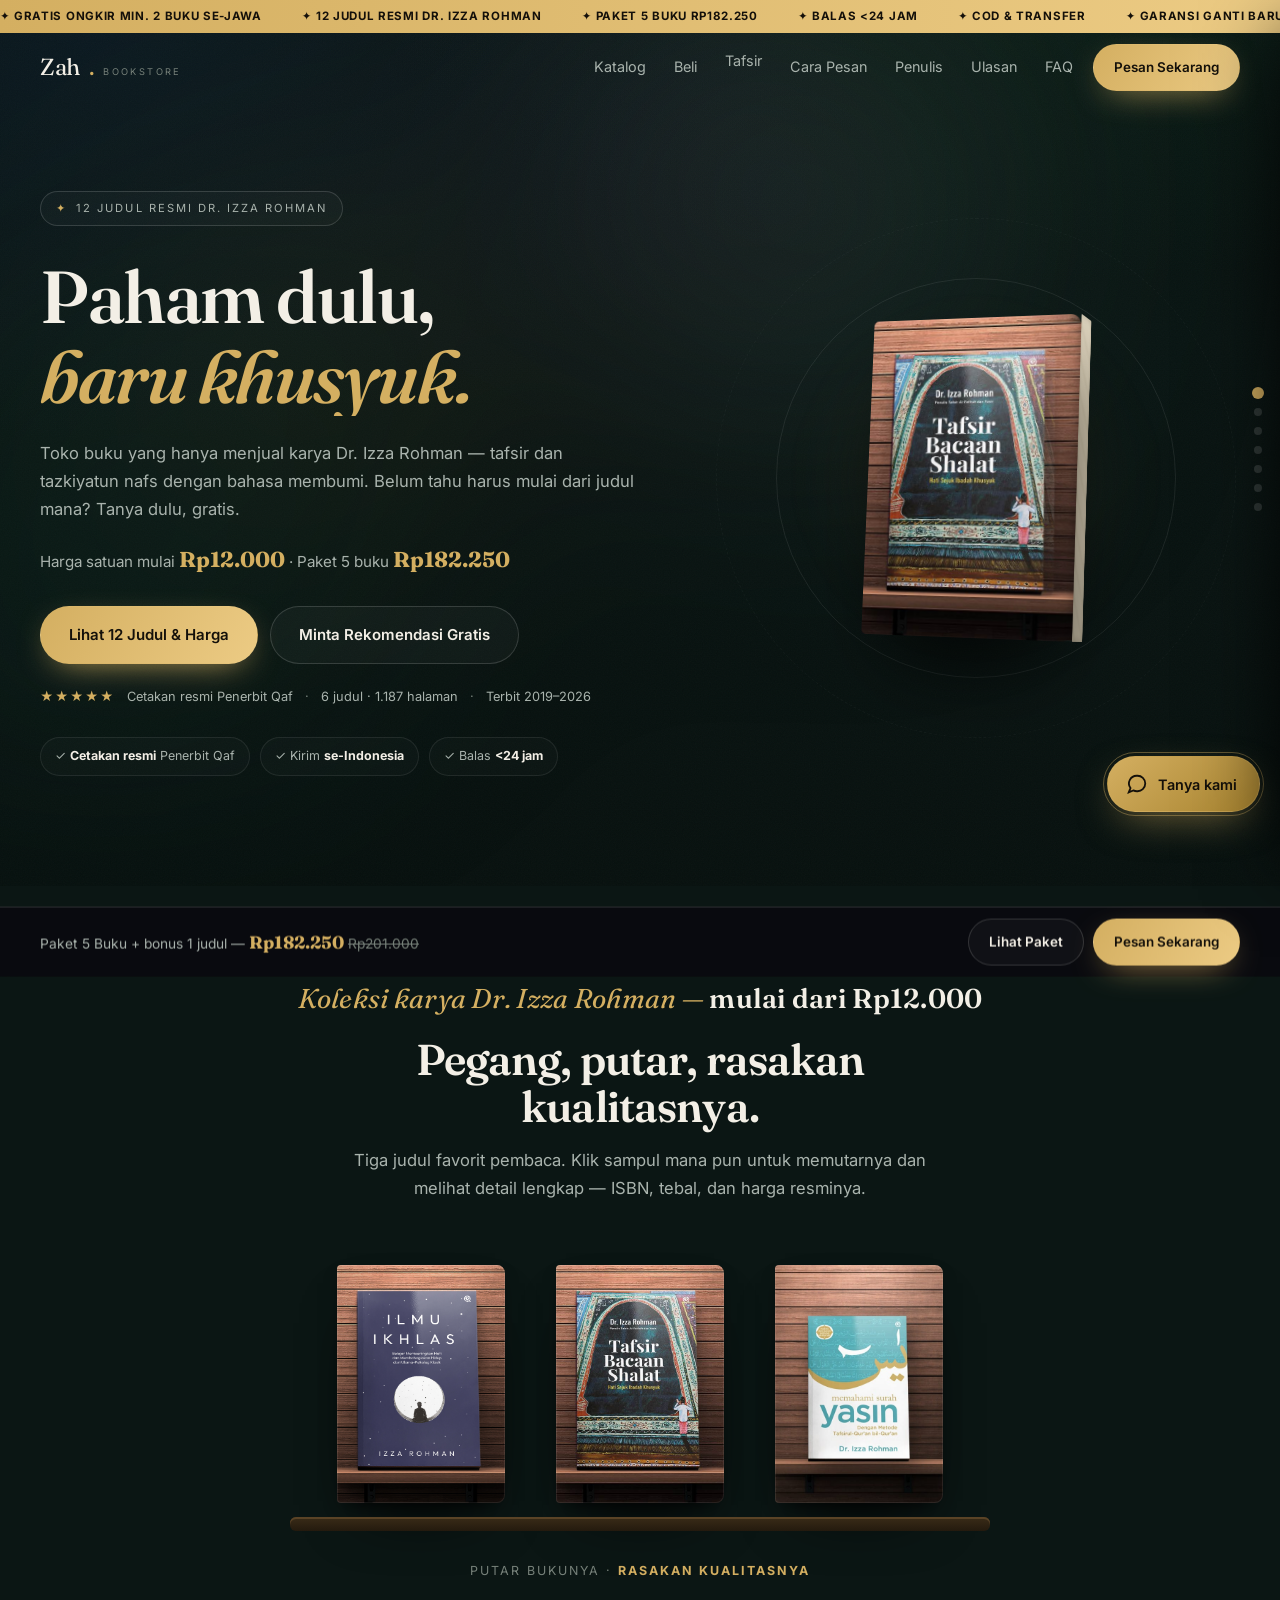
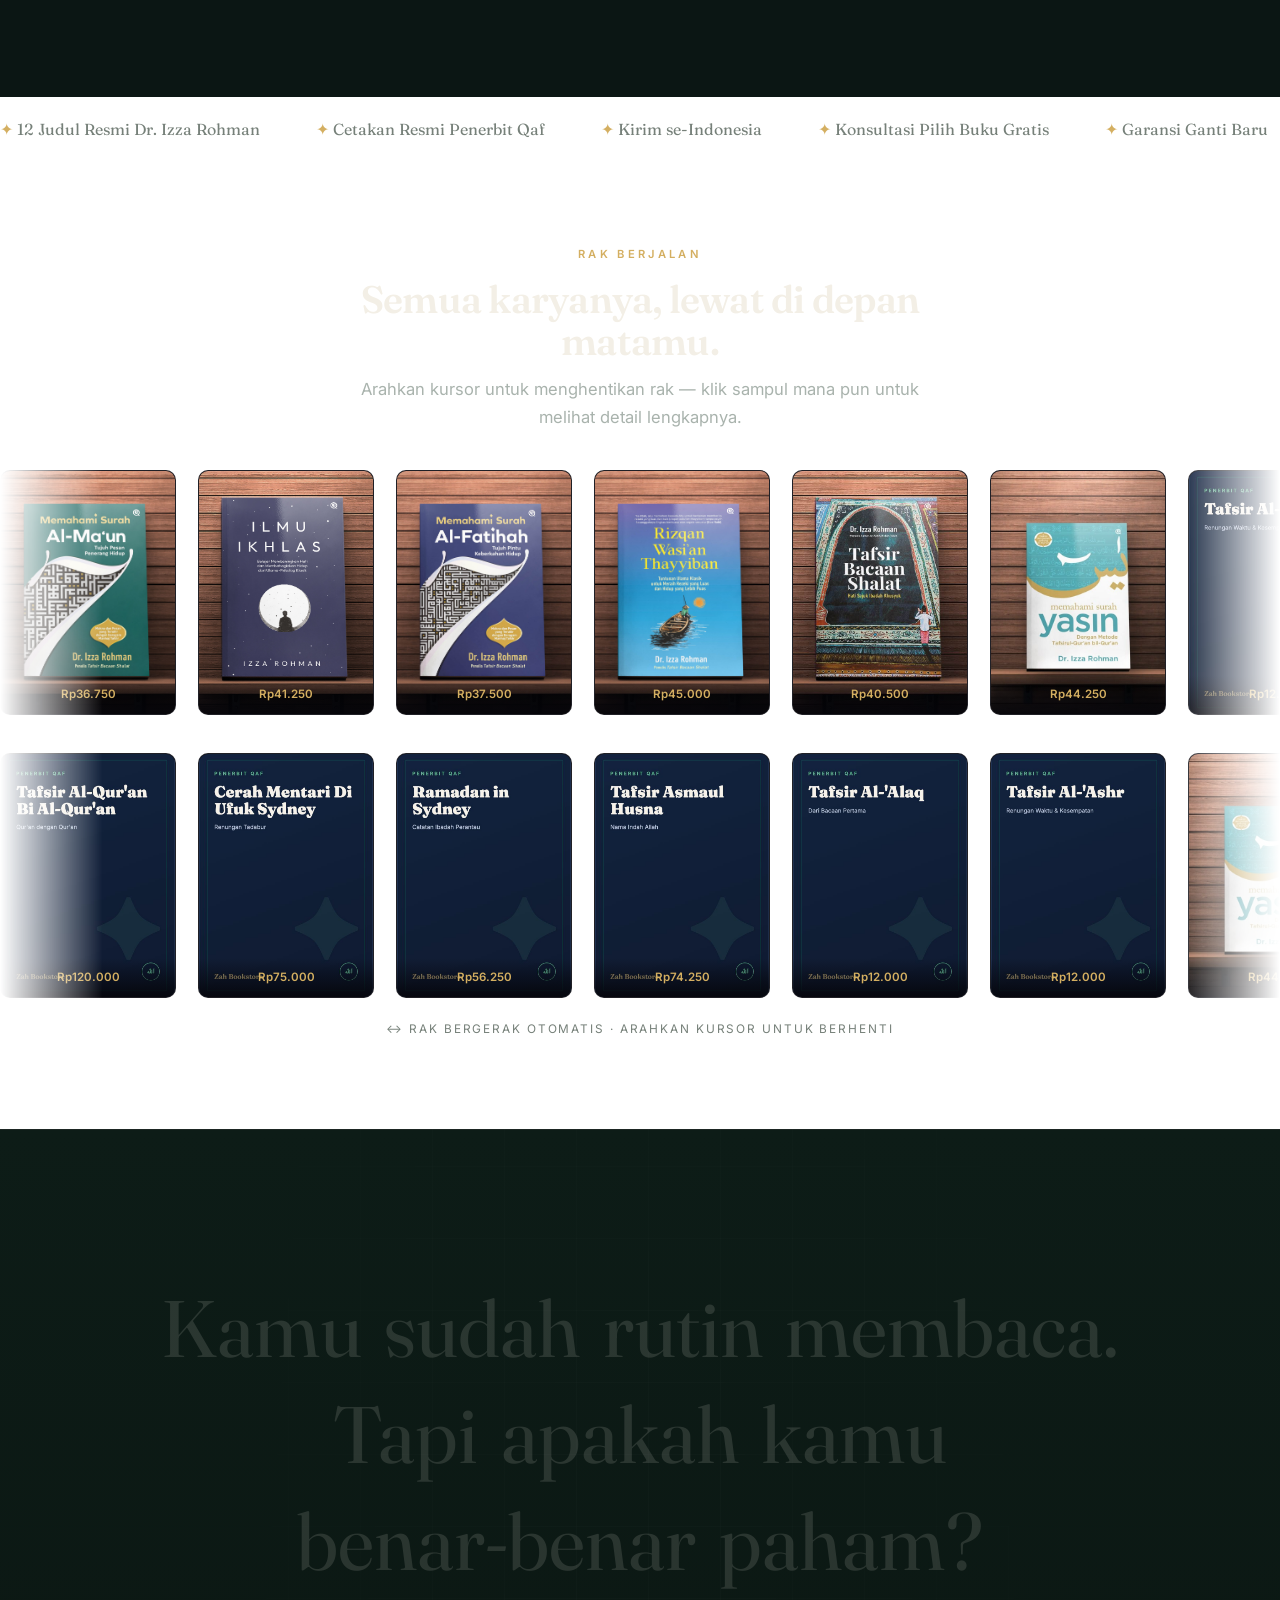
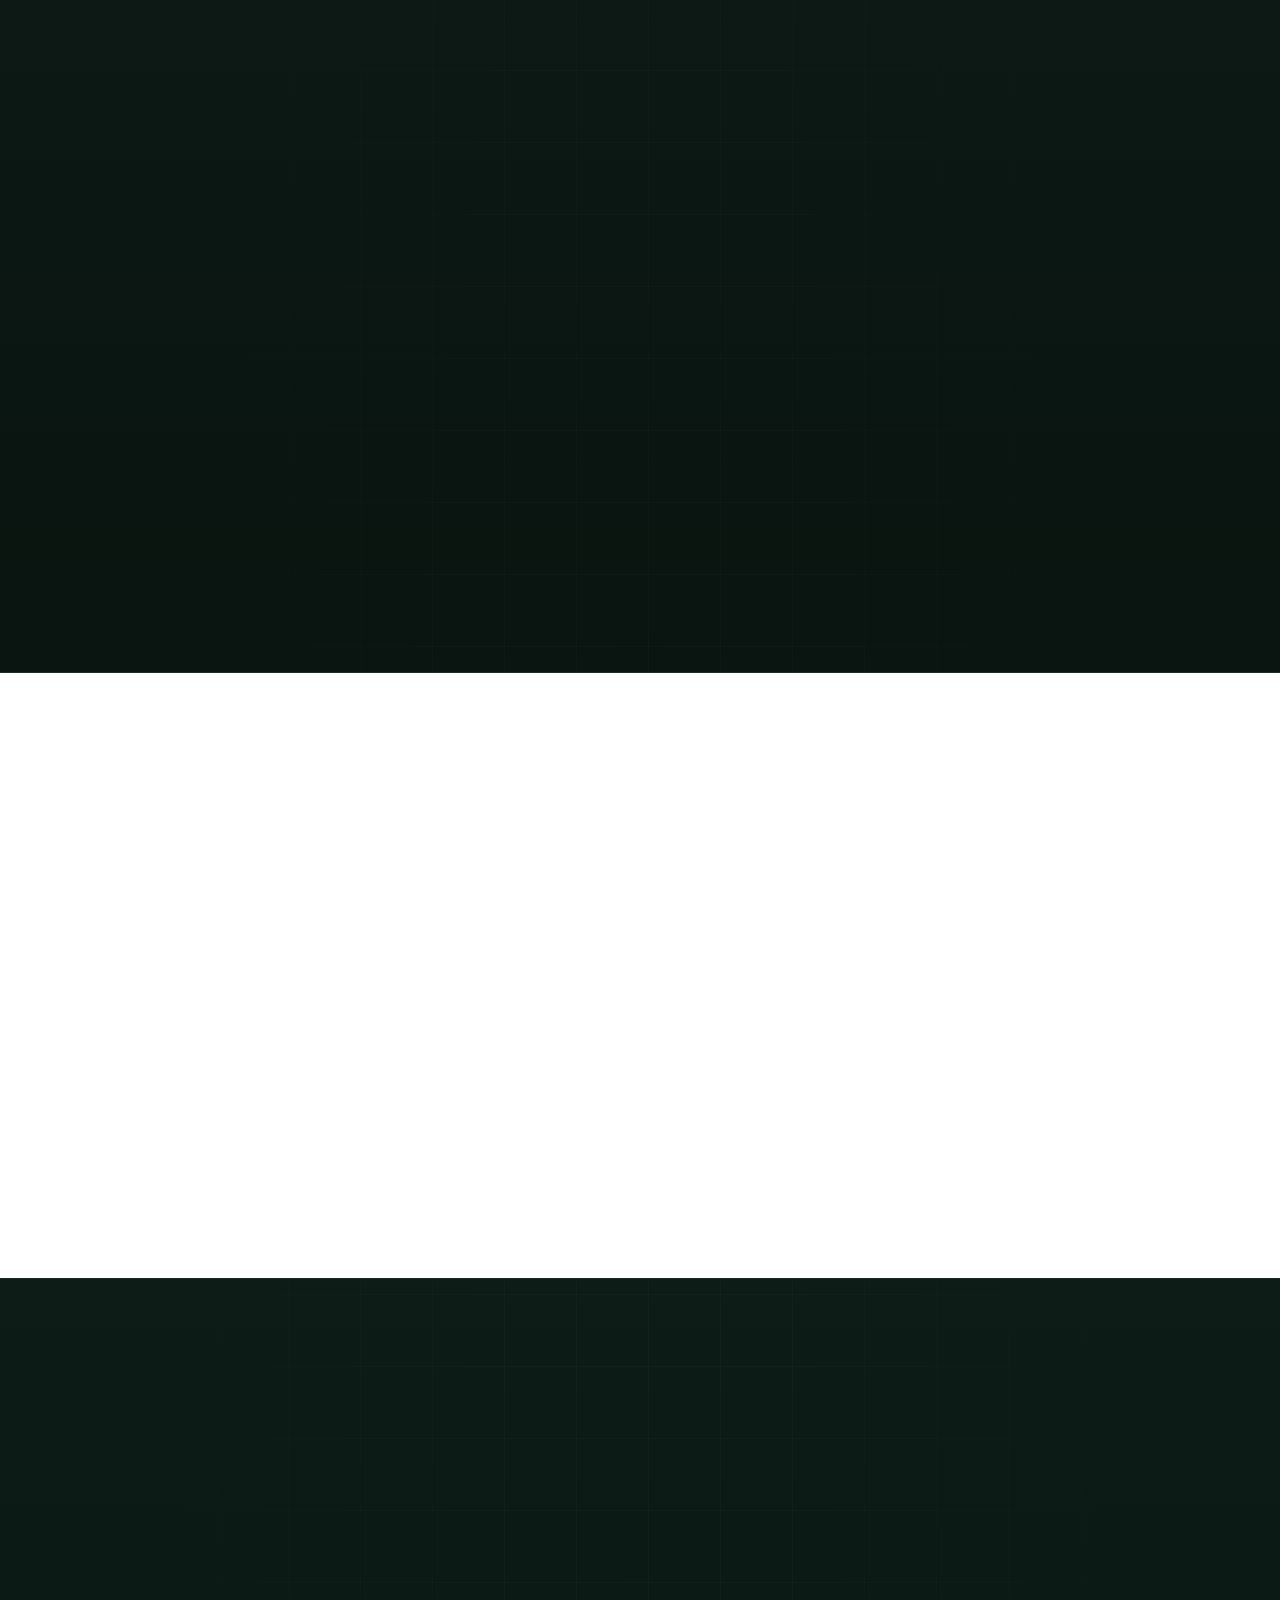
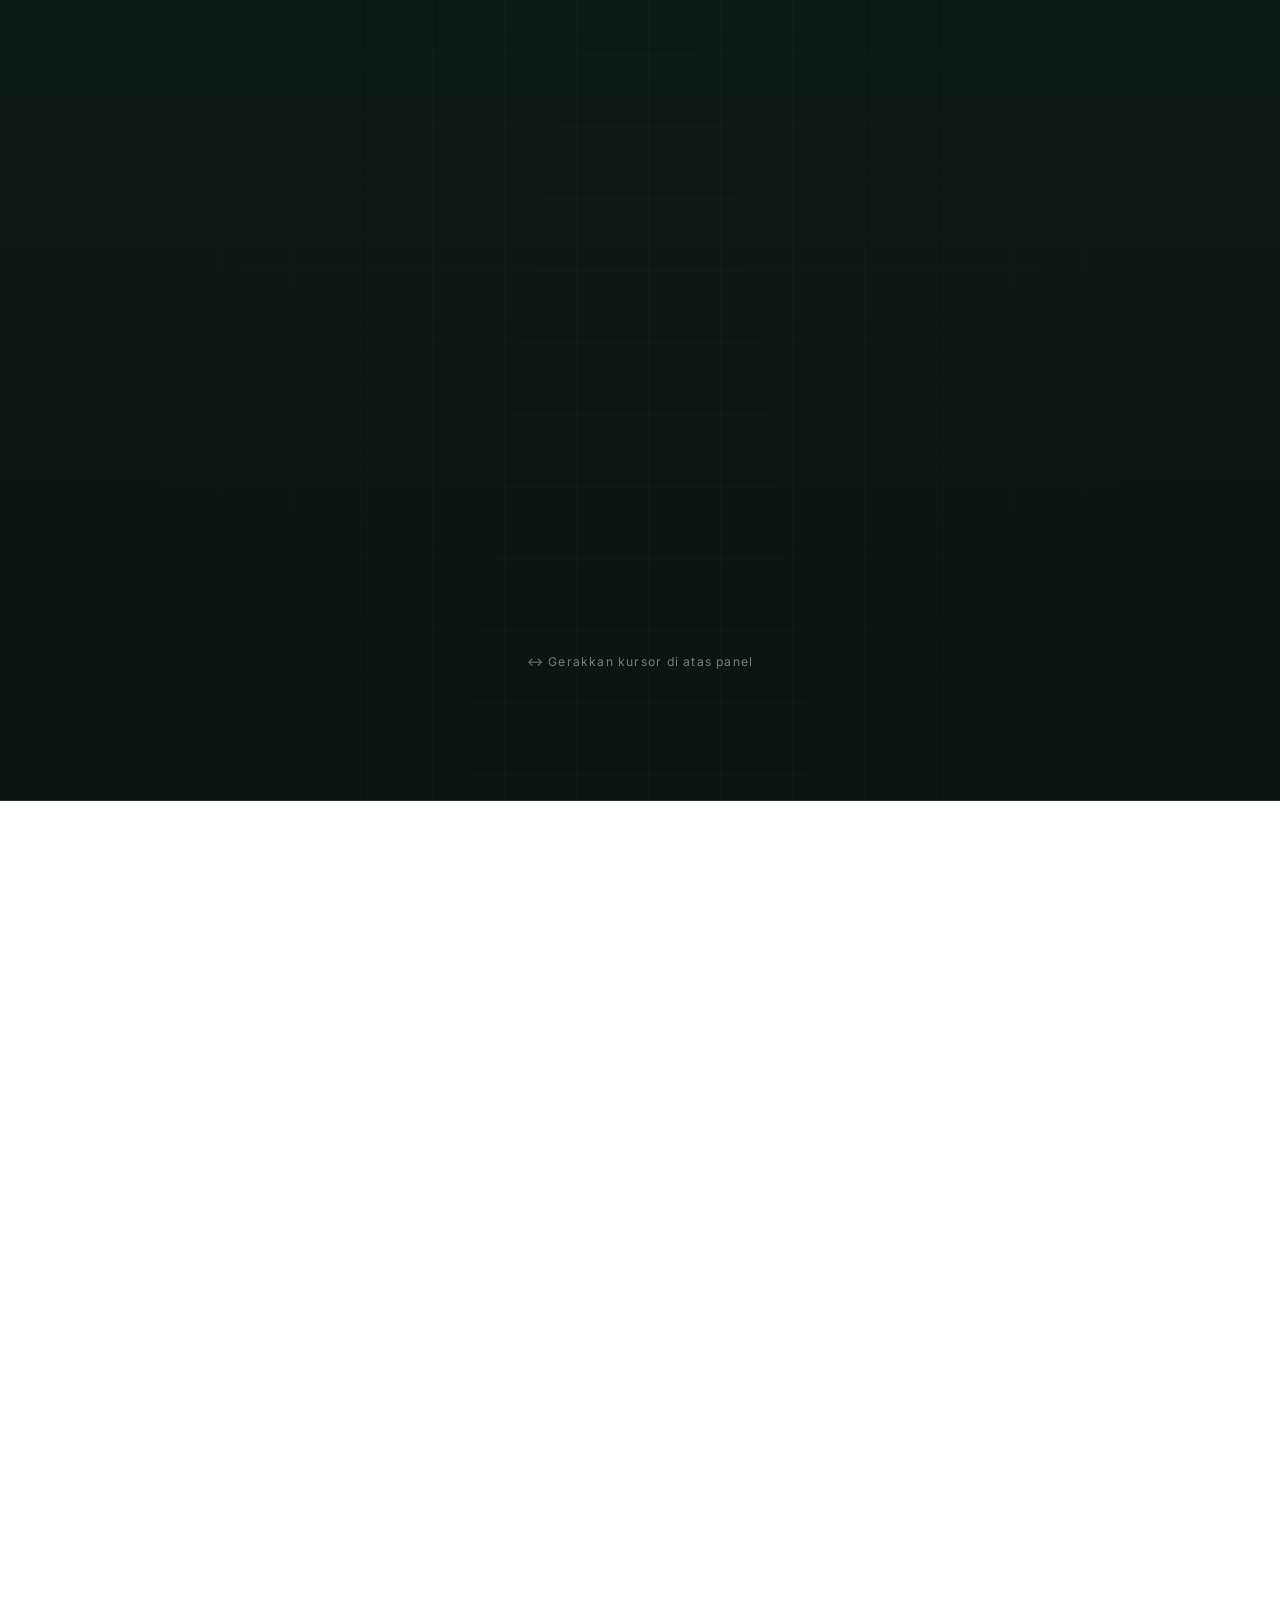
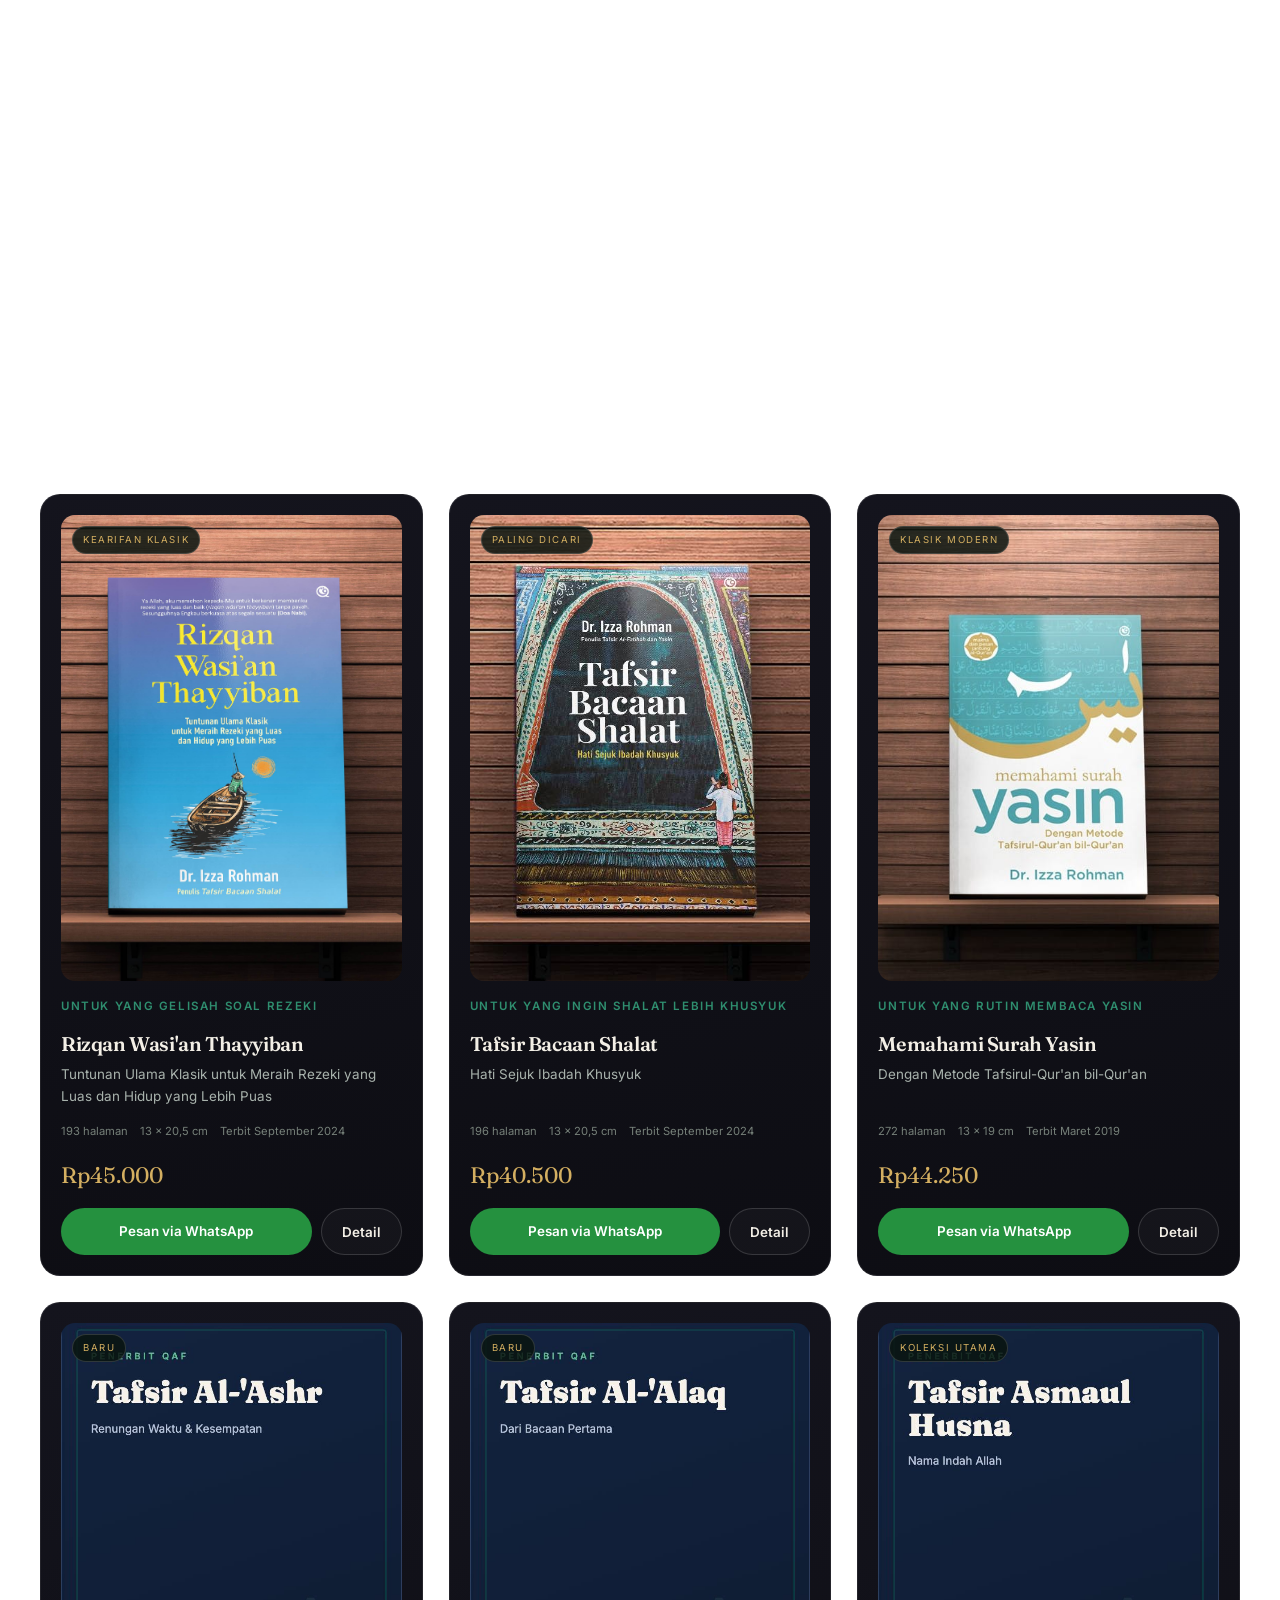
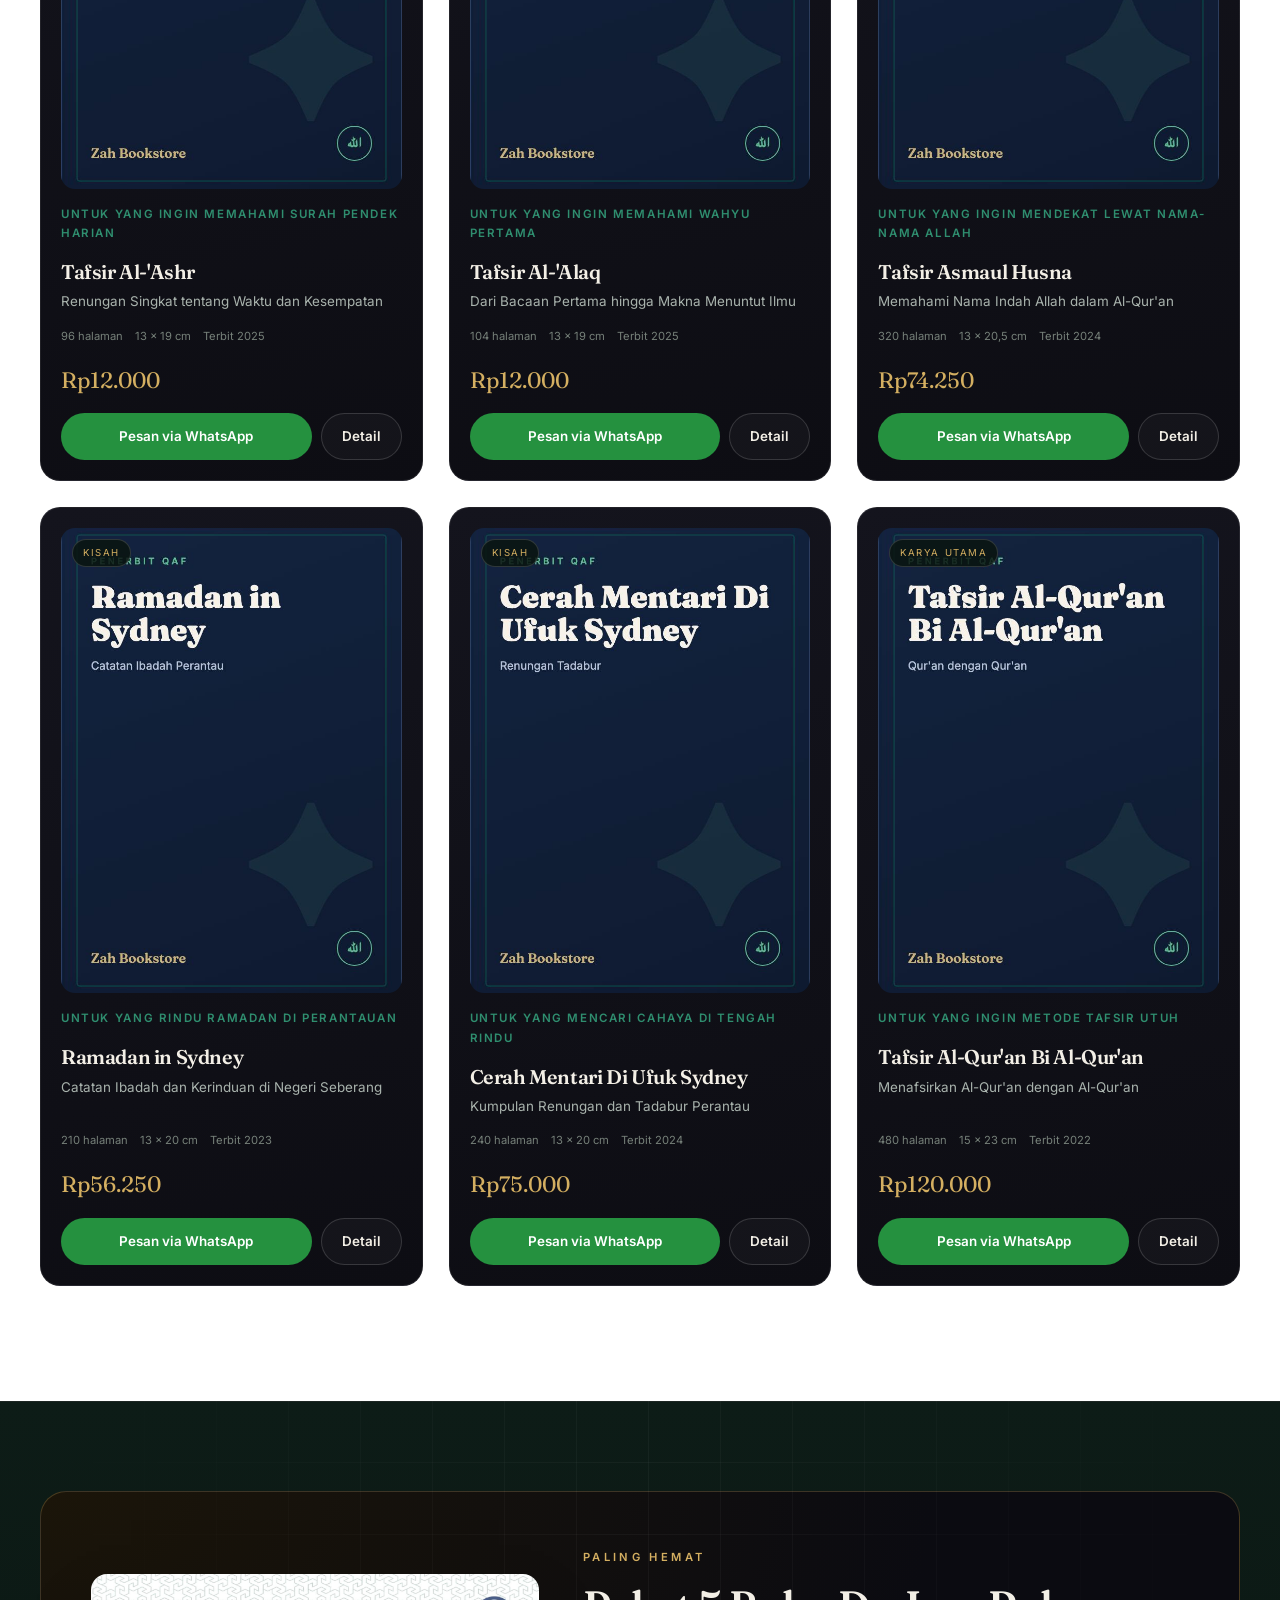
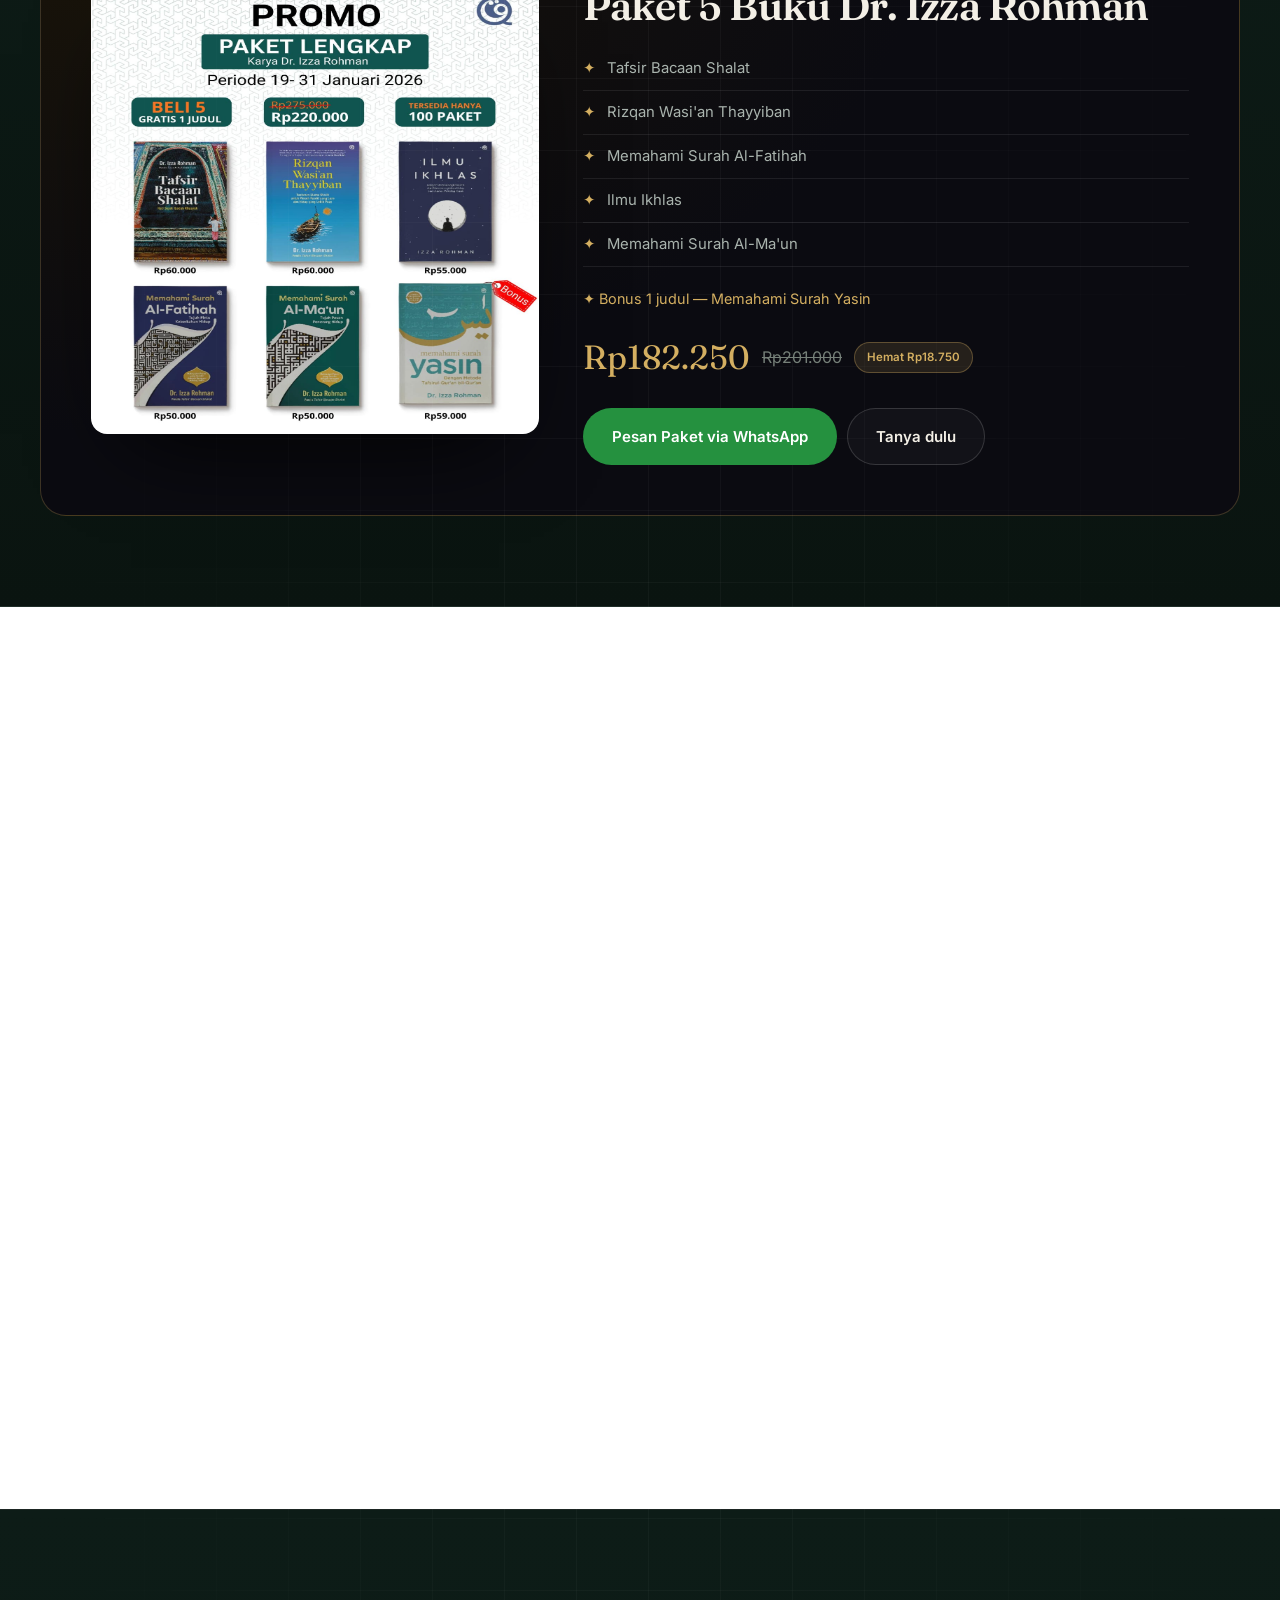
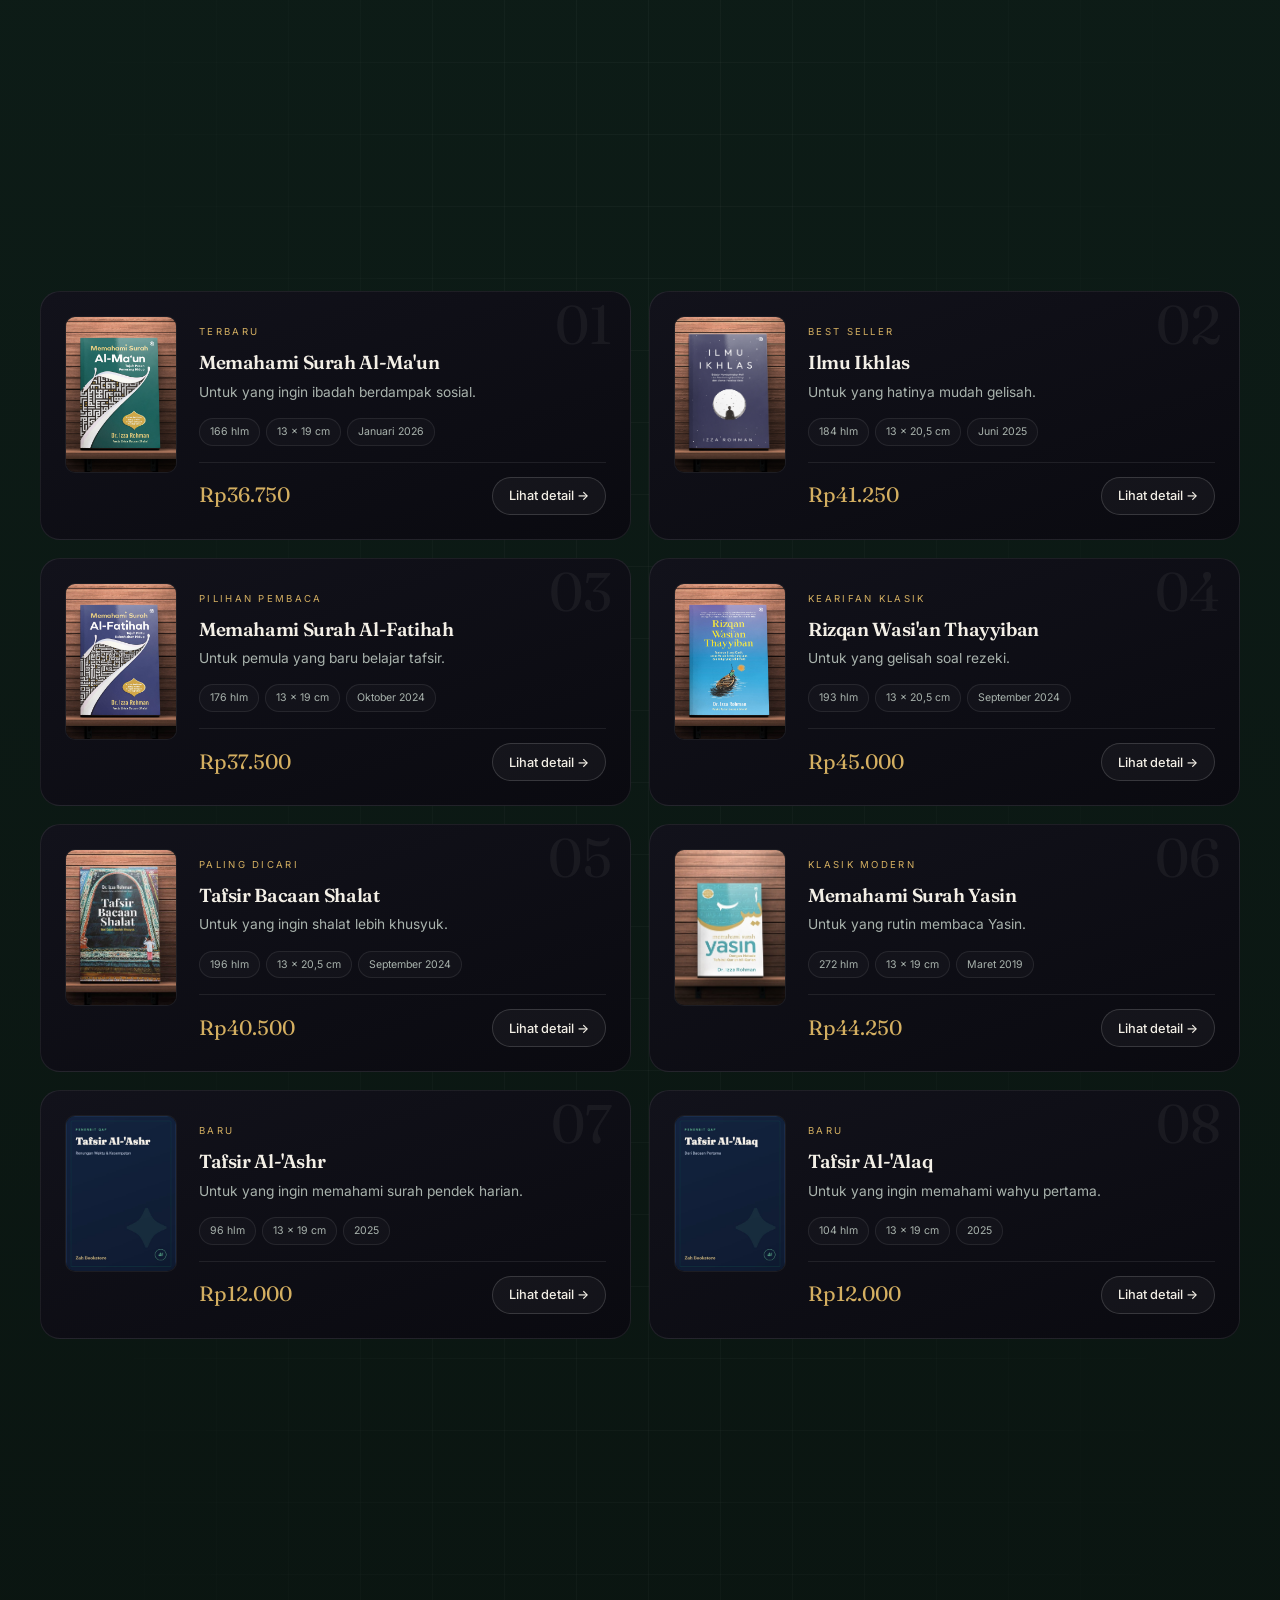
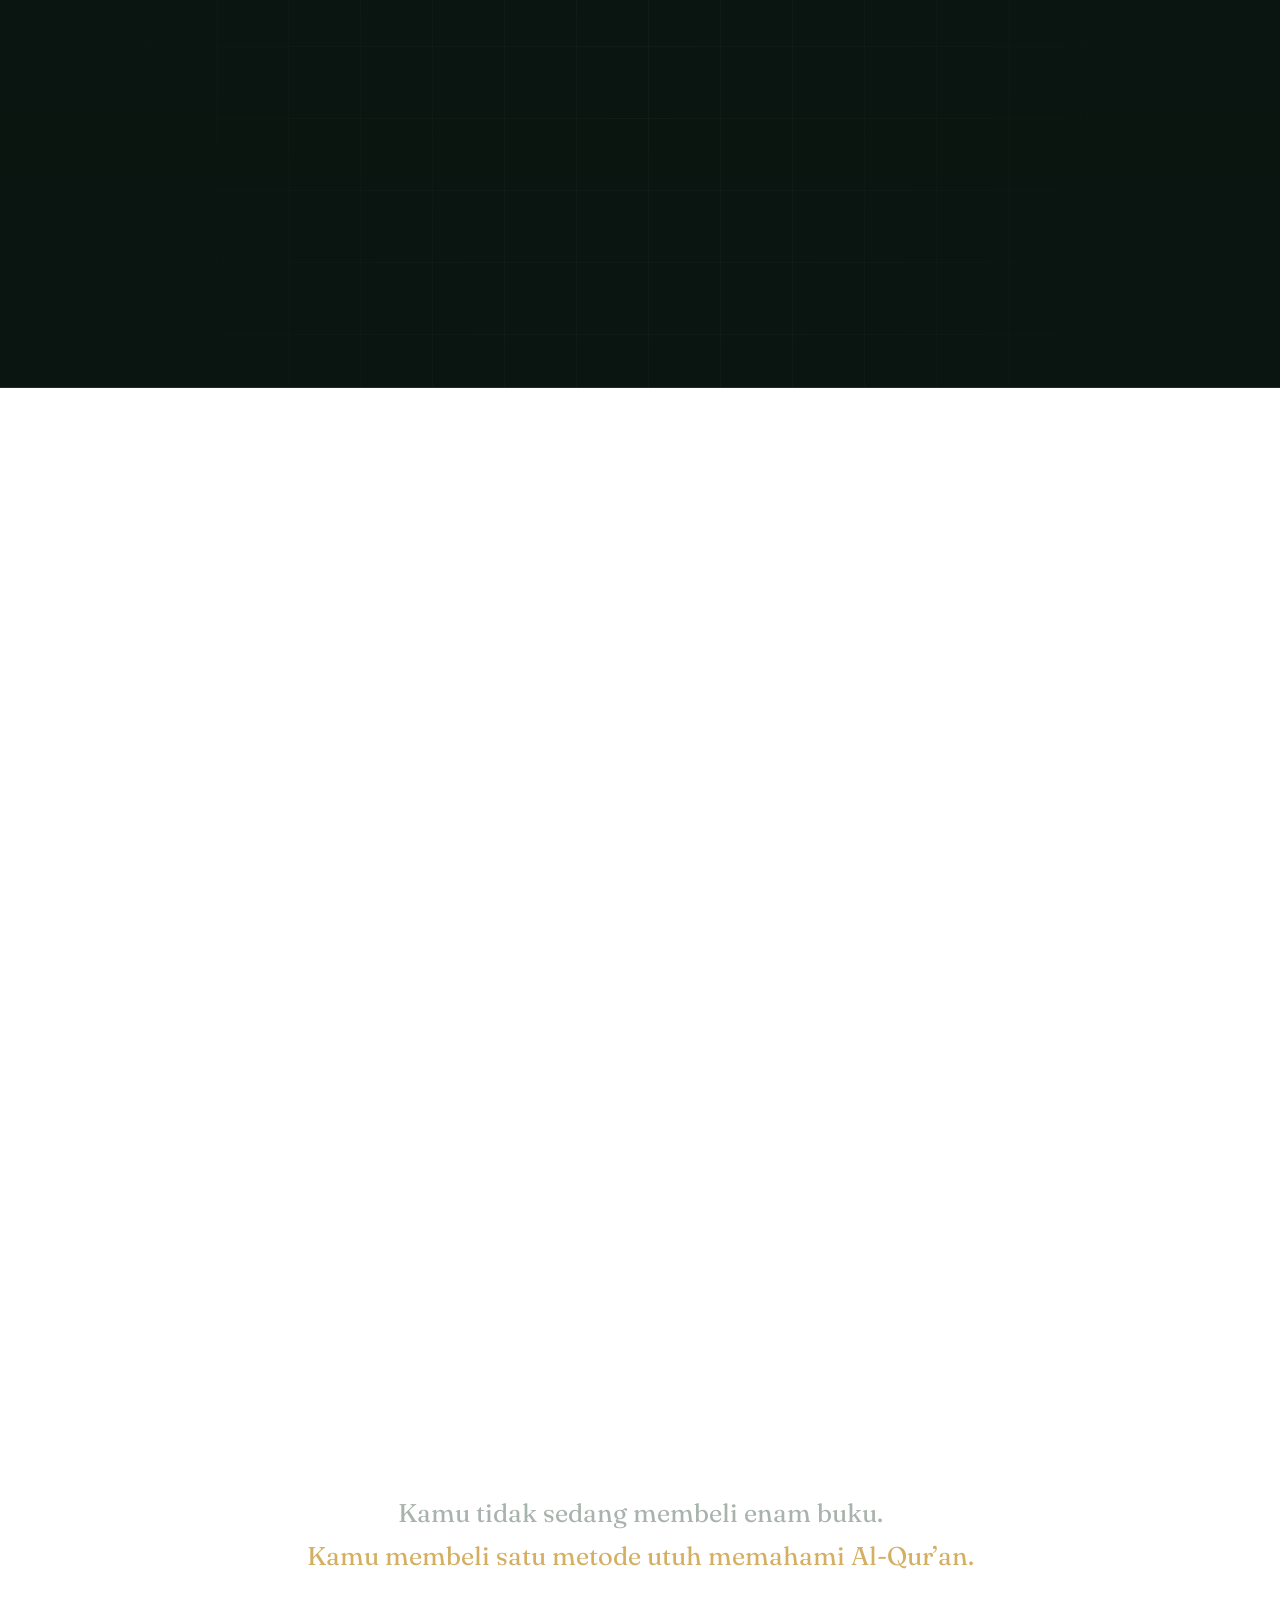
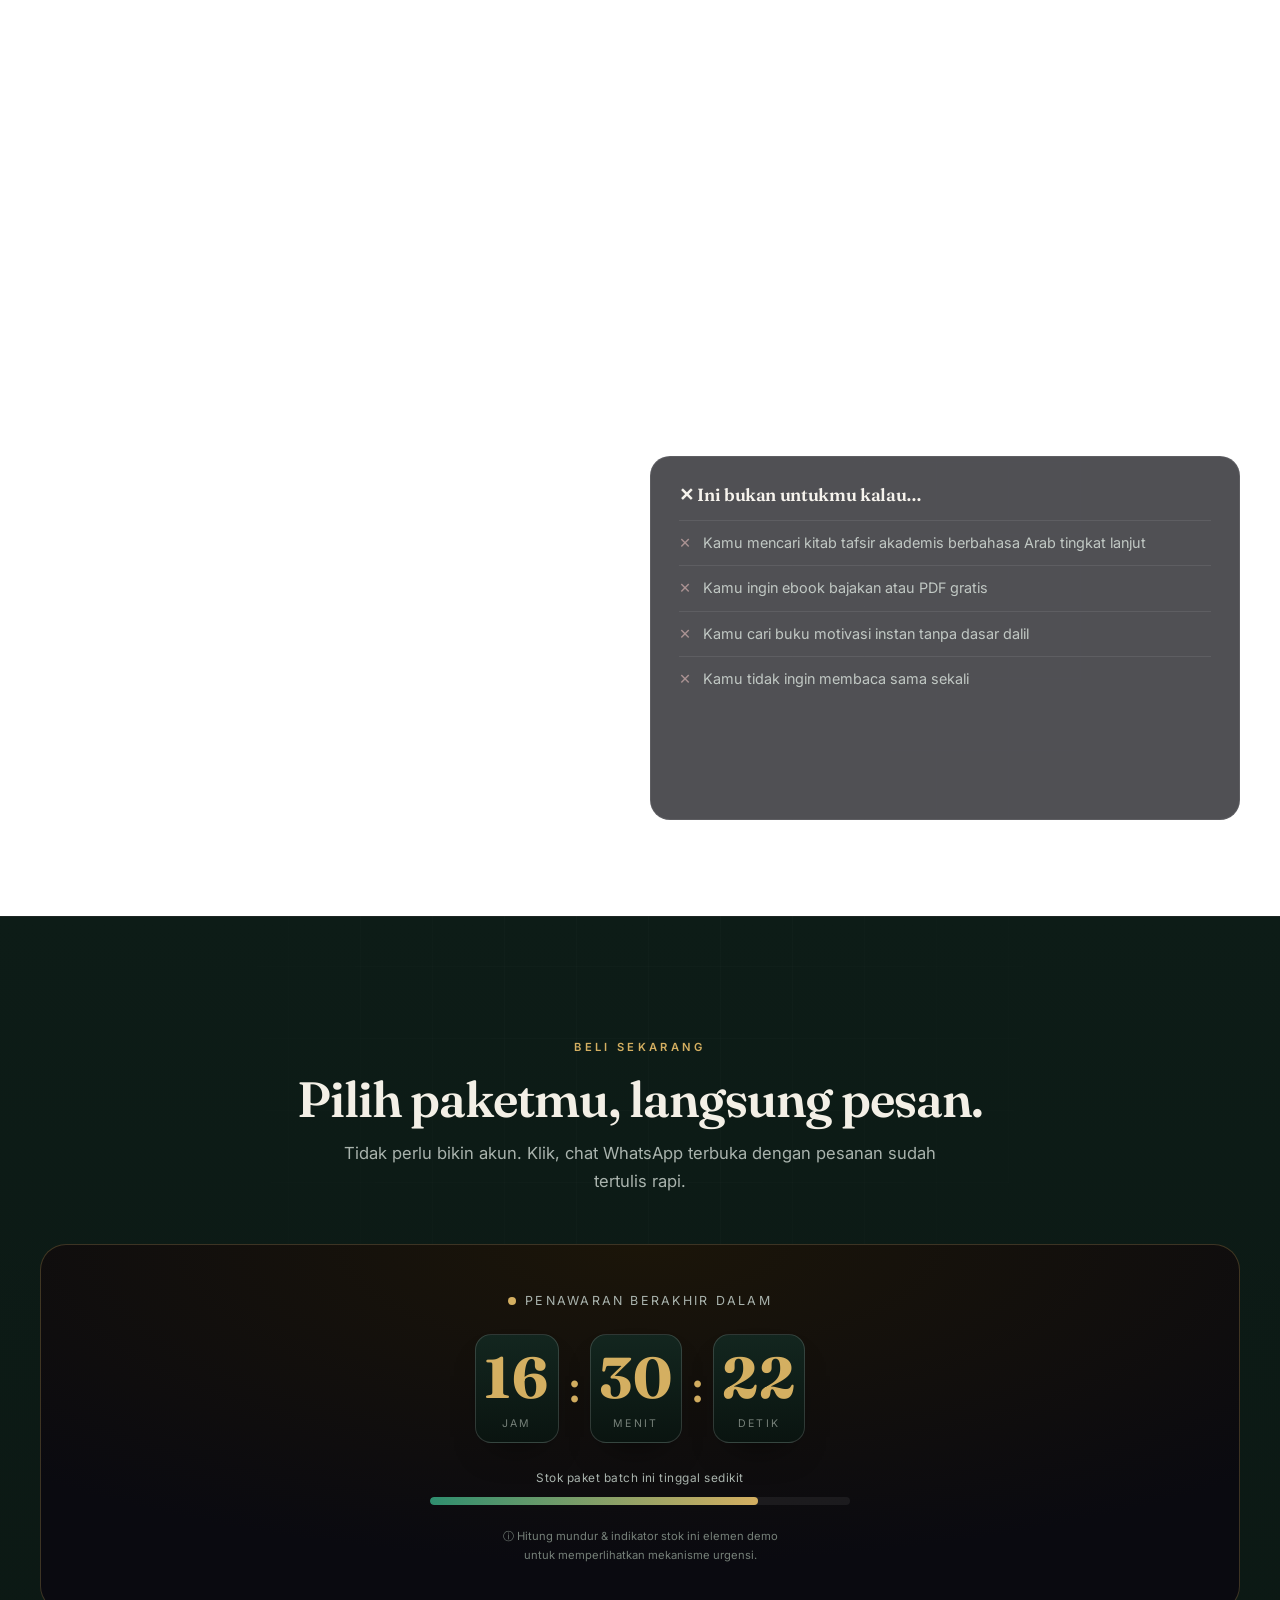
==== commit e1fb3bdb: "Reprice to 75% of Qaf retail + add 6 new titles (12 total); refresh bundle & copy" ====
--- a/index.html
+++ b/index.html
@@ -111,15 +111,15 @@
   <div class="neongrid" aria-hidden="true"></div>
   <div class="wrap hero-grid">
     <div>
-      <p class="badge rv"><b>✦</b> 6 judul resmi Dr. Izza Rohman</p>
+      <p class="badge rv"><b>✦</b> 12 judul resmi Dr. Izza Rohman</p>
       <h1 style="margin-top:20px">
         <span class="kin"><span>Paham dulu,</span></span><br>
         <span class="kin"><span><em>baru khusyuk.</em></span></span>
       </h1>
       <p class="lead rv">Toko buku yang hanya menjual karya Dr. Izza Rohman — tafsir dan tazkiyatun nafs dengan bahasa membumi. Belum tahu harus mulai dari judul mana? Tanya dulu, gratis.</p>
-      <p class="pricefrom rv">Harga satuan mulai <b>Rp45.000</b> · Paket 5 buku <b>Rp247.500</b></p>
+      <p class="pricefrom rv">Harga satuan mulai <b>Rp12.000</b> · Paket 5 buku <b>Rp182.250</b></p>
       <div class="hero-cta rv">
-        <a href="#katalog" class="btn btn-gold"><span class="sheen"></span>Lihat 6 Judul &amp; Harga</a>
+        <a href="#katalog" class="btn btn-gold"><span class="sheen"></span>Lihat 12 Judul &amp; Harga</a>
         <a href="#pesan" class="btn btn-ghost">Minta Rekomendasi Gratis</a>
       </div>
       <div class="hero-stars rv">
@@ -150,7 +150,7 @@
 <!-- ==== ZAHIYA-STYLE FLOATING BOOKS ON SHELF ==== -->
 <section class="sec floatband" style="background:#0b1614">
   <div class="wrap">
-    <span class="zk">Koleksi karya Dr. Izza Rohman — <b>mulai dari Rp45.000</b></span>
+      <span class="zk">Koleksi karya Dr. Izza Rohman — <b>mulai dari Rp12.000</b></span>
     <h2 style="font-size:clamp(1.6rem,3.6vw,2.7rem)">Pegang, putar, rasakan kualitasnya.</h2>
     <p class="lead">Tiga judul favorit pembaca. Klik sampul mana pun untuk memutarnya dan melihat detail lengkap — ISBN, tebal, dan harga resminya.</p>
     <div class="floatrow" id="floatrow"></div>
@@ -245,12 +245,12 @@
   <div class="wrap">
     <div class="shead rv">
       <span class="kicker">Katalog Lengkap</span>
-      <h2>Enam judul. Pilih yang paling dekat dengan kondisimu.</h2>
+      <h2>Dua belas judul. Pilih yang paling dekat dengan kondisimu.</h2>
       <p class="lead">Setiap buku diberi label “untuk siapa” supaya kamu tidak perlu menebak. Semua data — ISBN, tebal halaman, bulan terbit — sesuai katalog resmi penerbit.</p>
     </div>
 
     <div class="filters rv" role="group" aria-label="Saring buku berdasarkan tema">
-      <button data-filter="all" aria-pressed="true">Semua (6)</button>
+      <button data-filter="all" aria-pressed="true">Semua (12)</button>
       <button data-filter="shalat" aria-pressed="false">Shalat &amp; Ibadah</button>
       <button data-filter="hati" aria-pressed="false">Hati &amp; Rezeki</button>
       <button data-filter="surah" aria-pressed="false">Tafsir Surah</button>
@@ -596,7 +596,7 @@
 
 <div class="sticky-cta" id="stickyCta">
   <div class="wrap in">
-    <div class="txt">Paket 5 Buku + bonus 1 judul — <b>Rp247.500</b> <span style="text-decoration:line-through;color:var(--faint)">Rp300.600</span></div>
+    <div class="txt">Paket 5 Buku + bonus 1 judul — <b>Rp182.250</b> <span style="text-decoration:line-through;color:var(--faint)">Rp201.000</span></div>
     <div class="acts">
       <a href="#beli" class="btn btn-ghost btn-sm">Lihat Paket</a>
       <a href="#pesan" class="btn btn-gold btn-sm"><span class="sheen"></span>Pesan Sekarang</a>
--- a/styles.css
+++ b/styles.css
@@ -140,13 +140,13 @@
 .book3d .back .blurbox{display:none}
 /* the thin page-block between covers = the book's "thickness", filled with page lines */
 .book3d .spine{position:absolute;left:-18px;top:0;width:36px;height:100%;
-  background:linear-gradient(90deg,#0c0c12,#1c1c28,#0c0c12);transform:rotateY(-90deg) translateZ(18px);display:grid;place-items:center;
+  background:linear-gradient(90deg,#0c0c12,#1c1c28,#0c0c12);transform:rotateY(-90deg);display:grid;place-items:center;
   border-radius:2px}
 .book3d .spine b{writing-mode:vertical-rl;font-family:var(--f-display);font-size:.68rem;letter-spacing:.16em;color:var(--gold)}
-.book3d .edge{position:absolute;right:-18px;top:0;width:36px;height:100%;
+.book3d .edge{position:absolute;left:202px;top:0;width:36px;height:100%;
   background:#d8cdb4;
   background-image:repeating-linear-gradient(90deg,rgba(90,75,45,.05) 0 1px,rgba(90,75,45,0) 1px 4px);
-  transform:rotateY(90deg) translateZ(202px);border-radius:2px;
+  transform:rotateY(90deg);border-radius:2px;
   box-shadow:inset 0 0 6px rgba(60,50,30,.25)}
 .book3d .edge::after{content:"";position:absolute;inset:0;
   background:linear-gradient(180deg,#ffffff1f 0%,#00000010 30%,#00000010 70%,#00000033 100%);
@@ -345,10 +345,10 @@
 .v3d .bk{transform:translateZ(-15px) rotateY(180deg);backface-visibility:visible;
   background:#0a1410;border:1px solid var(--border);overflow:hidden}
 .v3d .bk img{width:100%;height:100%;object-fit:cover;transform:scaleX(-1)}
-.v3d .sp{left:-15px;width:30px;height:100%;position:absolute;background:linear-gradient(90deg,#0c0c12,#1c1c28,#0c0c12);transform:rotateY(-90deg) translateZ(15px);border-radius:2px}
-.v3d .ed{right:-15px;width:30px;height:100%;position:absolute;
+.v3d .sp{left:-15px;width:30px;height:100%;position:absolute;background:linear-gradient(90deg,#0c0c12,#1c1c28,#0c0c12);transform:rotateY(-90deg);border-radius:2px}
+.v3d .ed{left:175px;width:30px;height:100%;position:absolute;
   background:#d8cdb4;
-  background-image:repeating-linear-gradient(90deg,rgba(90,75,45,.05) 0 1px,rgba(90,75,45,0) 1px 4px);transform:rotateY(90deg) translateZ(175px);border-radius:2px;
+  background-image:repeating-linear-gradient(90deg,rgba(90,75,45,.05) 0 1px,rgba(90,75,45,0) 1px 4px);transform:rotateY(90deg);border-radius:2px;}
   box-shadow:inset 0 0 5px rgba(60,50,30,.25)}
 .v3d .ed::after{content:"";position:absolute;inset:0;background:linear-gradient(180deg,#ffffff1f 0%,#00000010 30%,#00000010 70%,#00000033 100%)}
 .vhint{text-align:center;font-size:.68rem;letter-spacing:.16em;text-transform:uppercase;color:var(--faint);margin-top:16px}
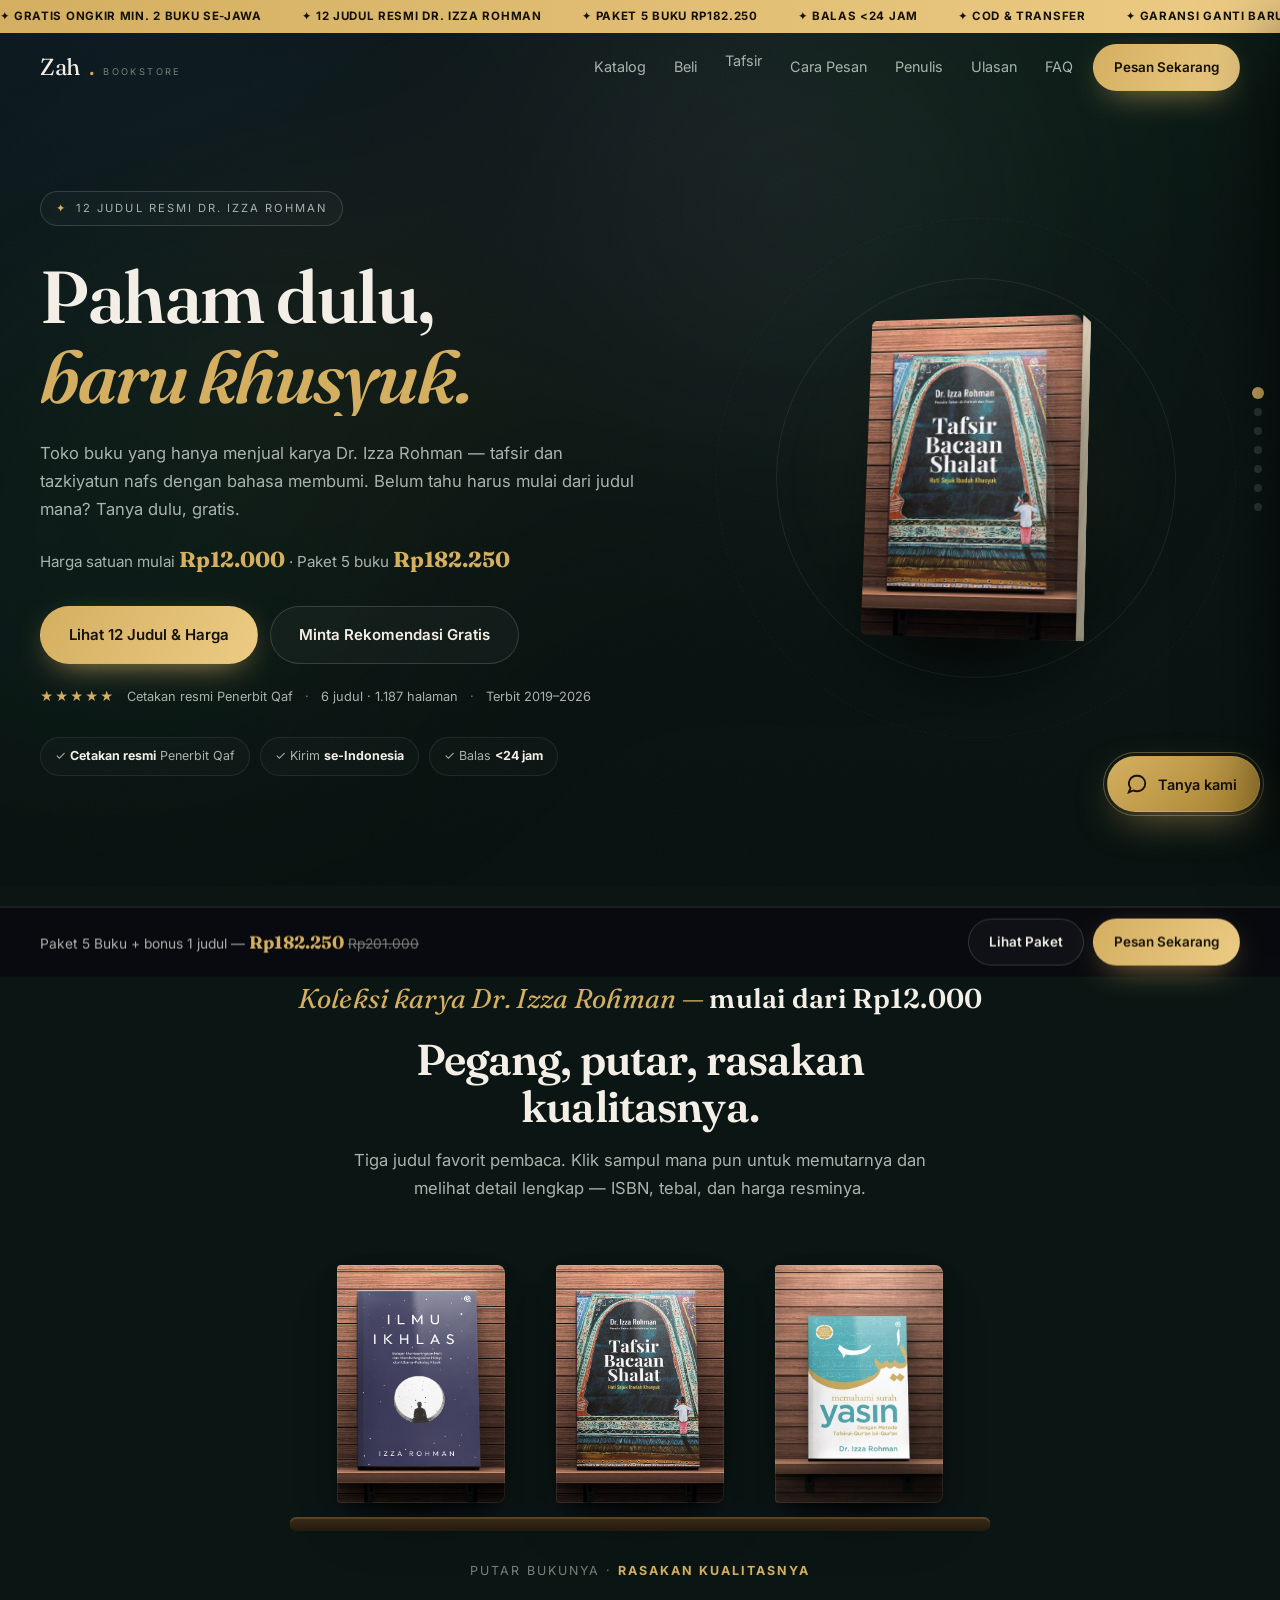
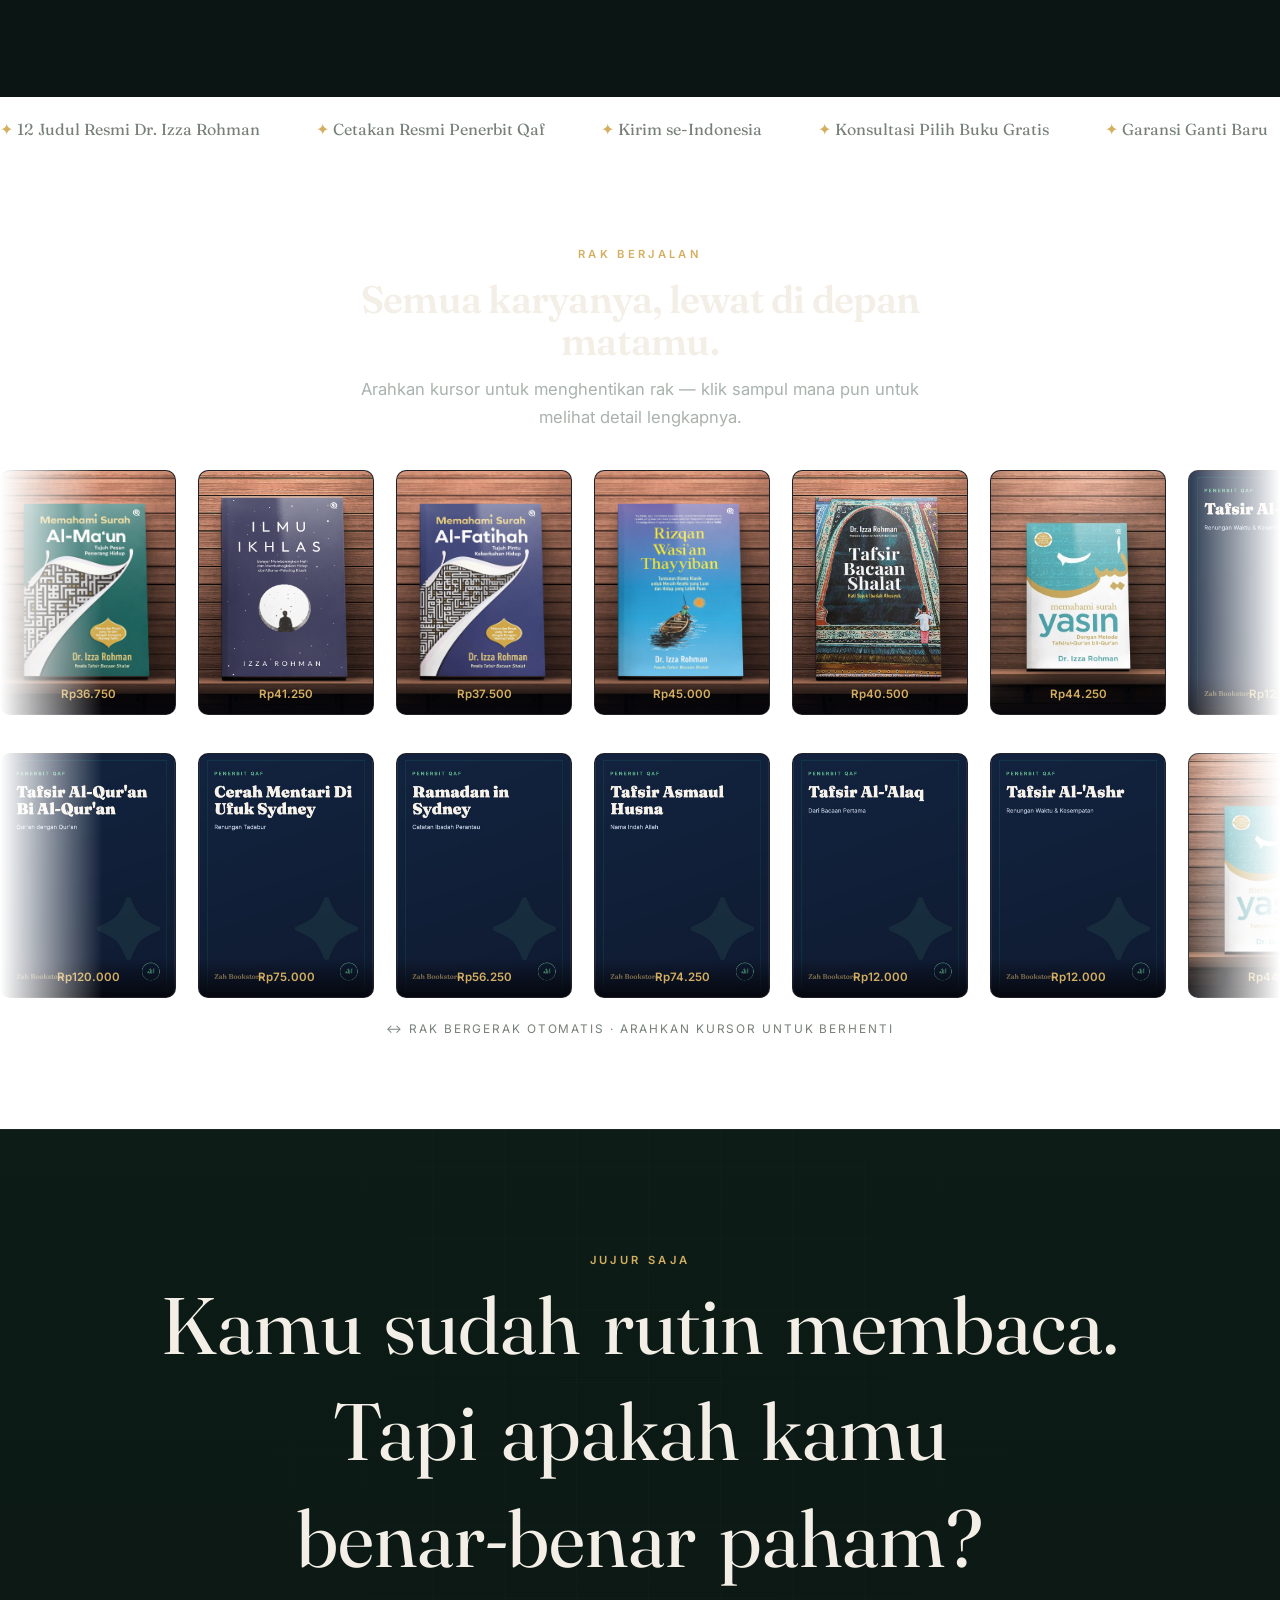
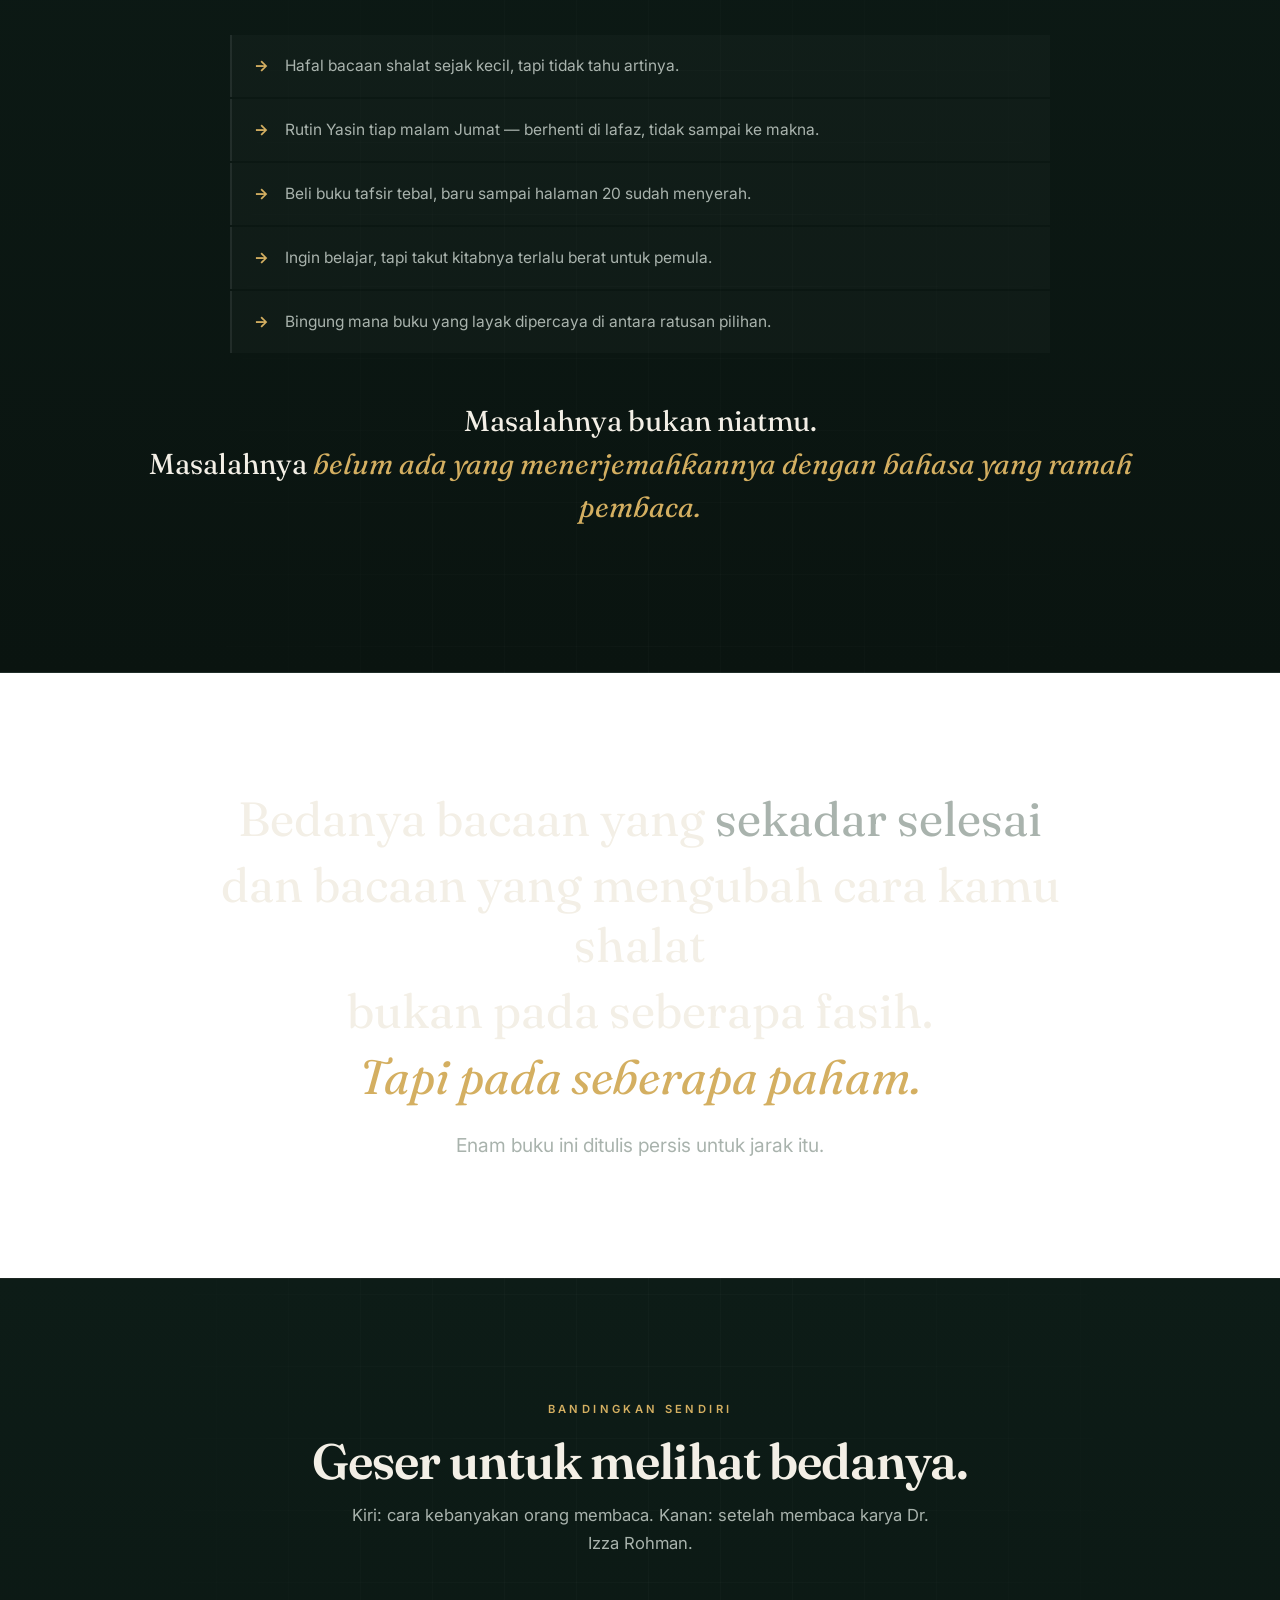
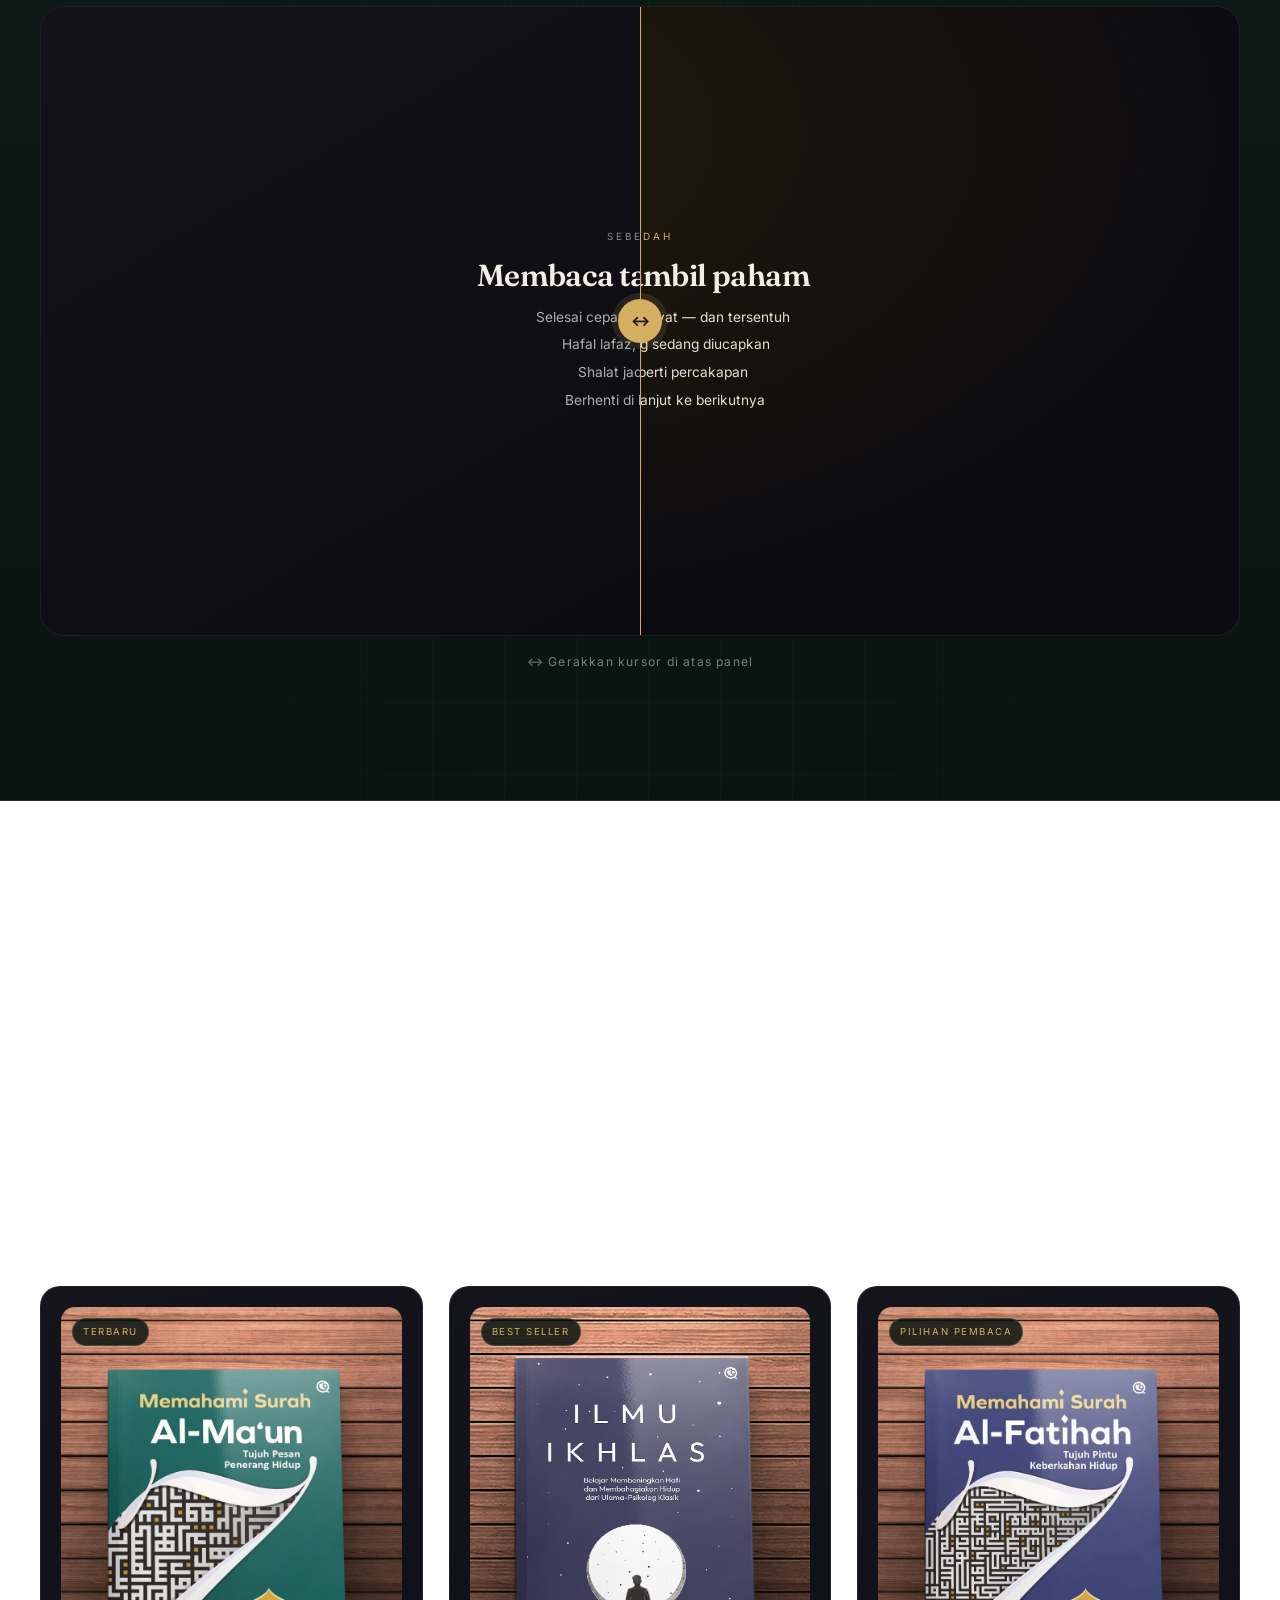
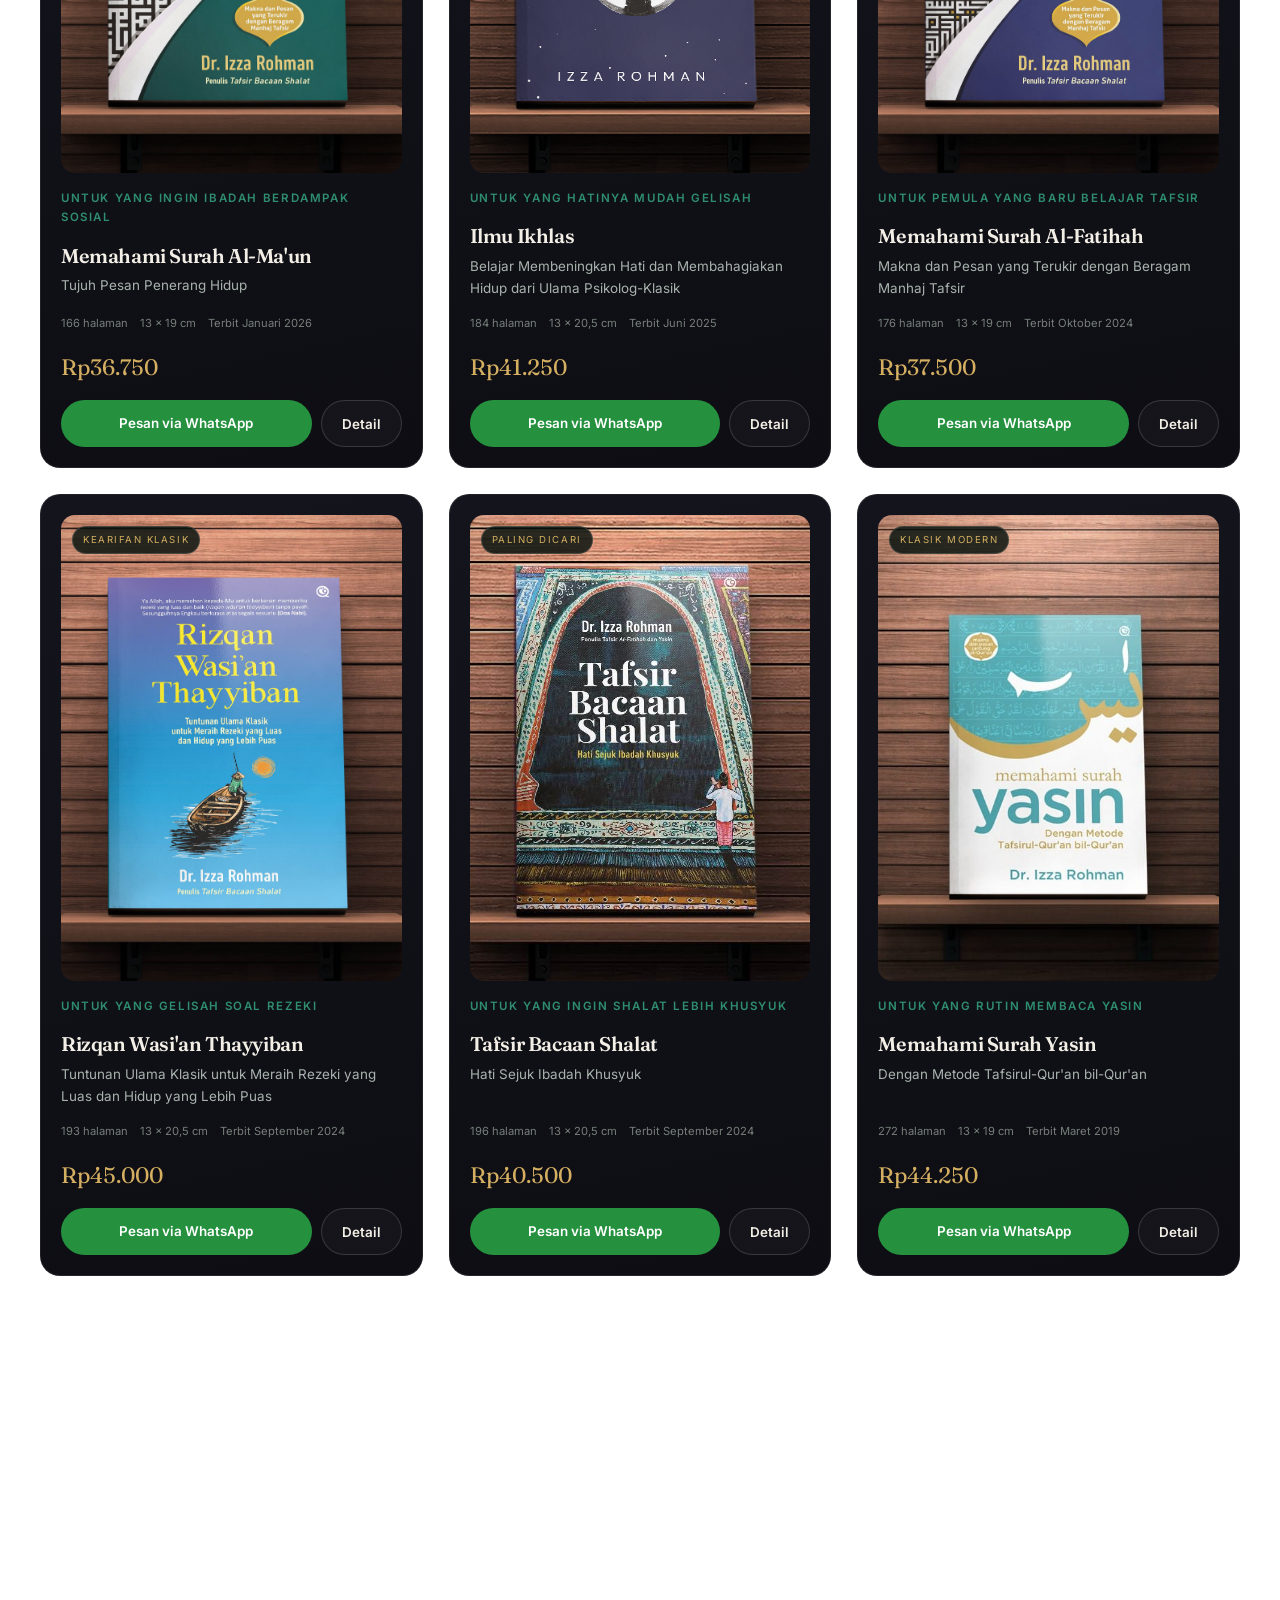
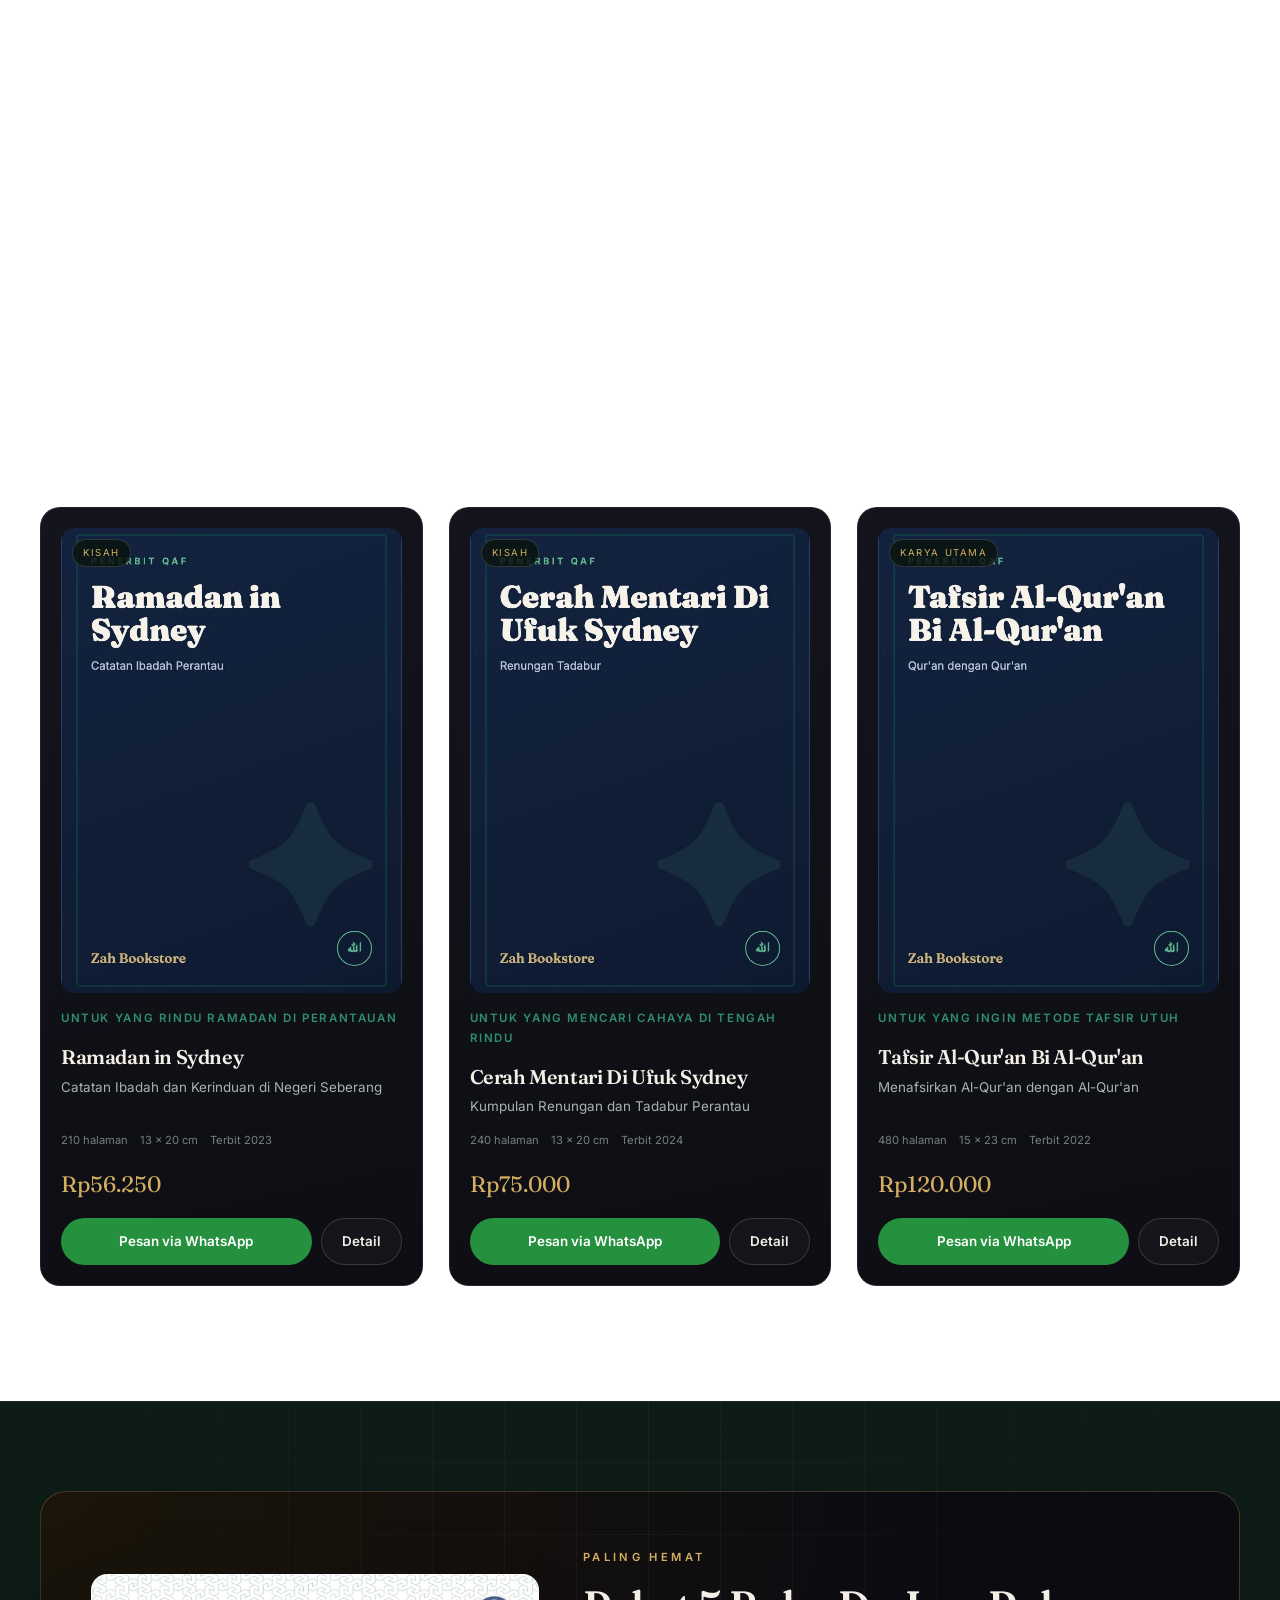
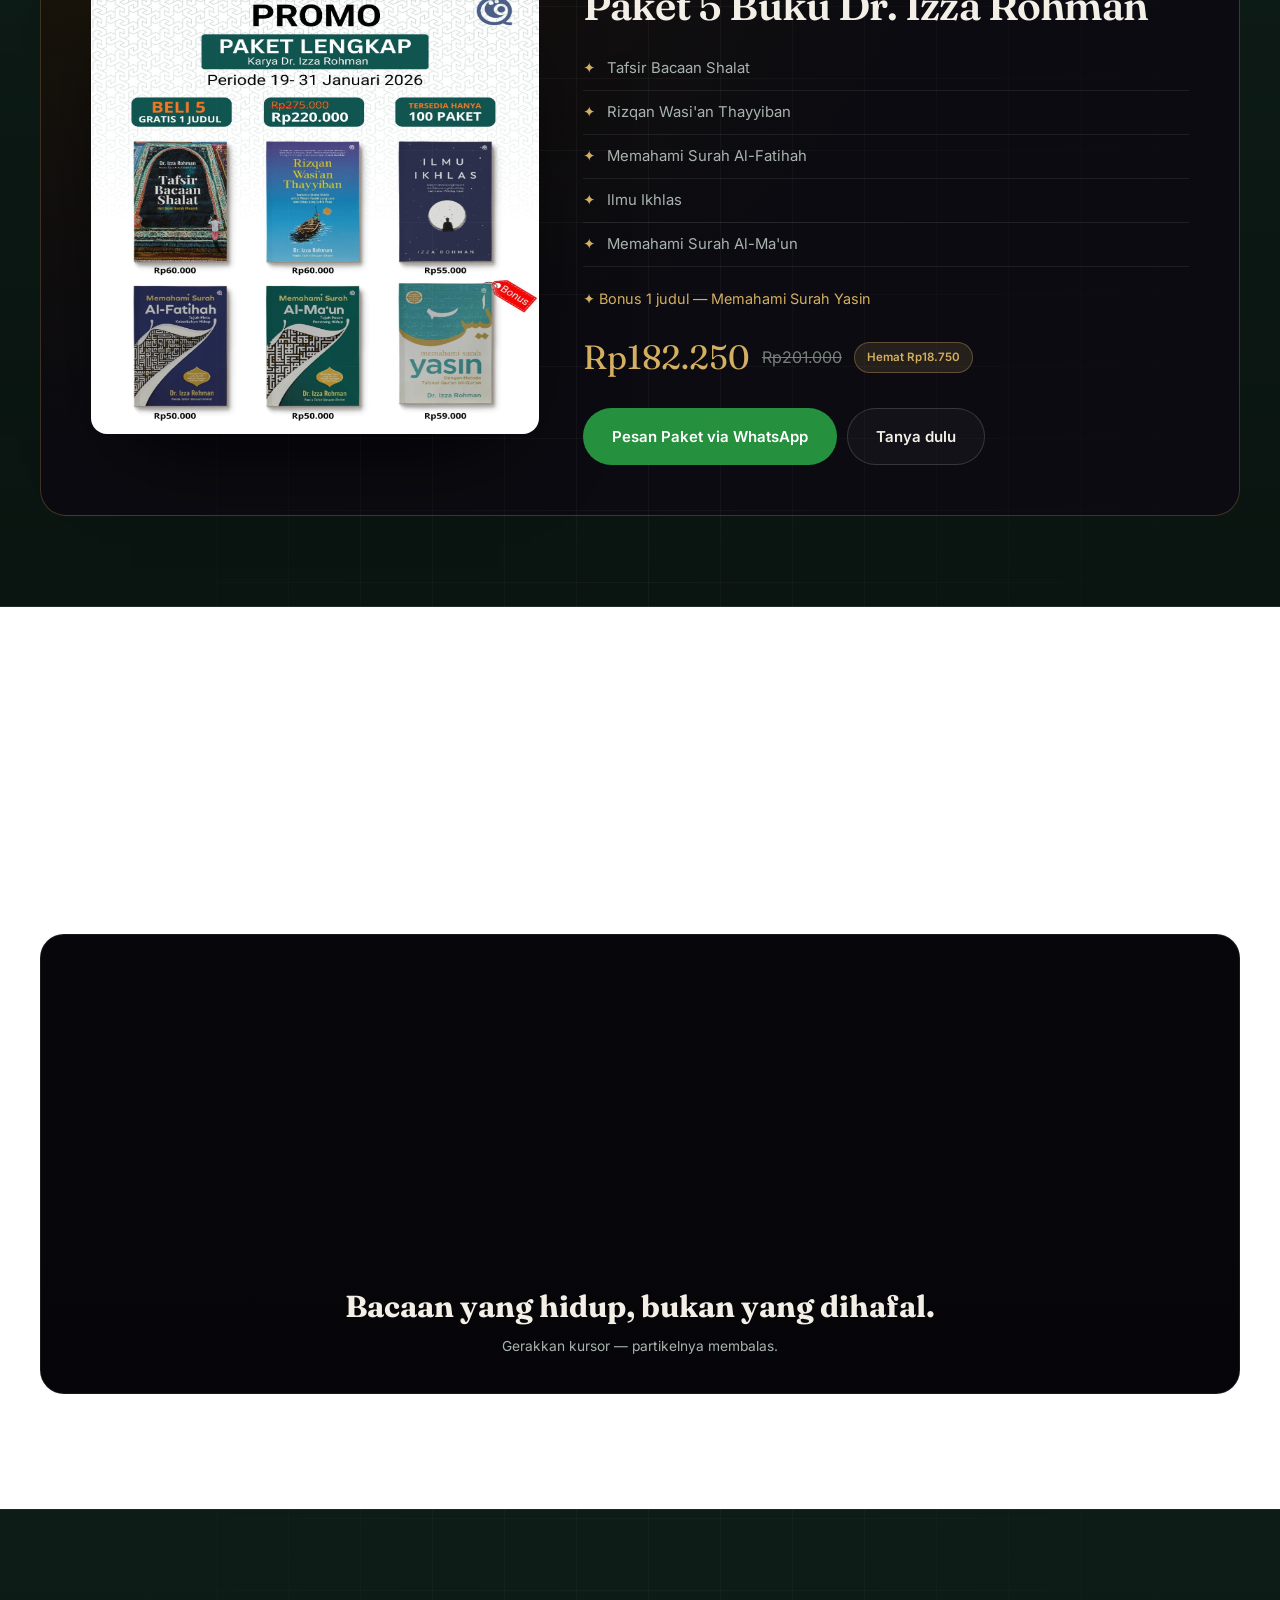
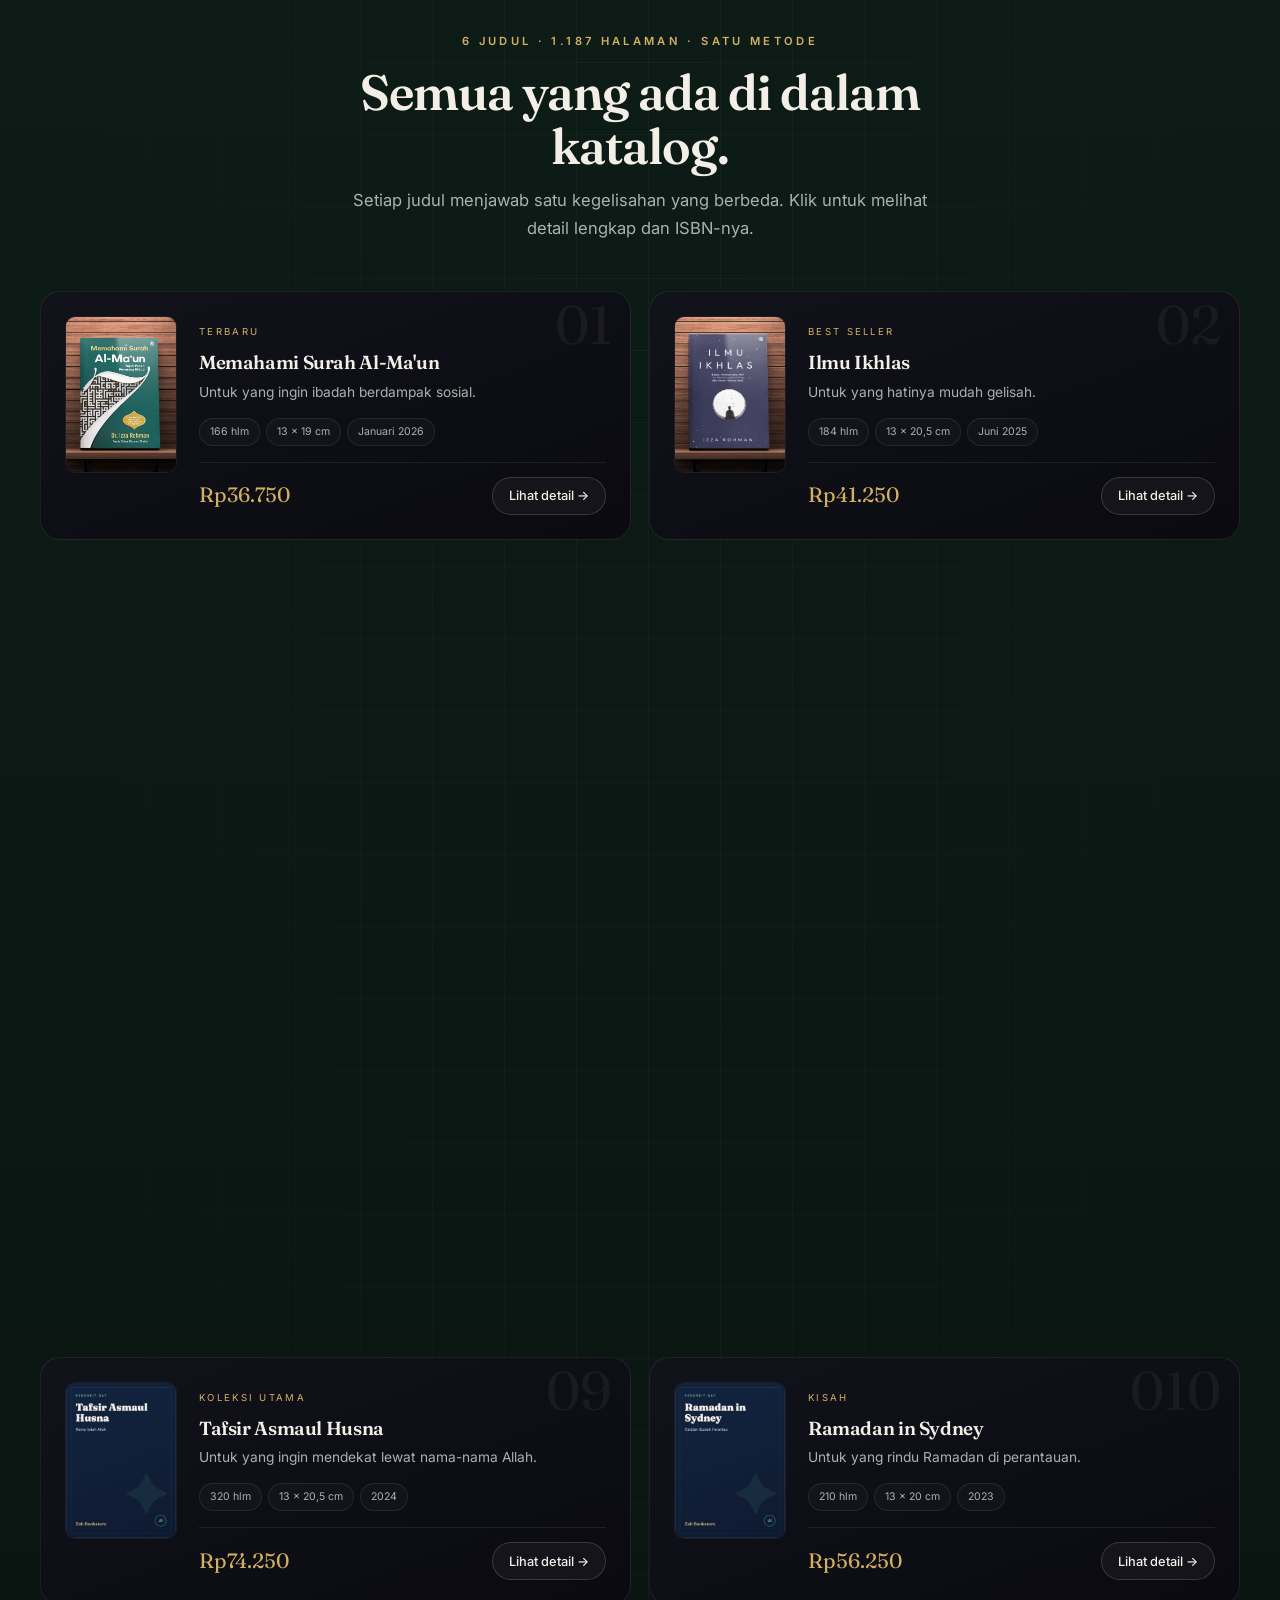
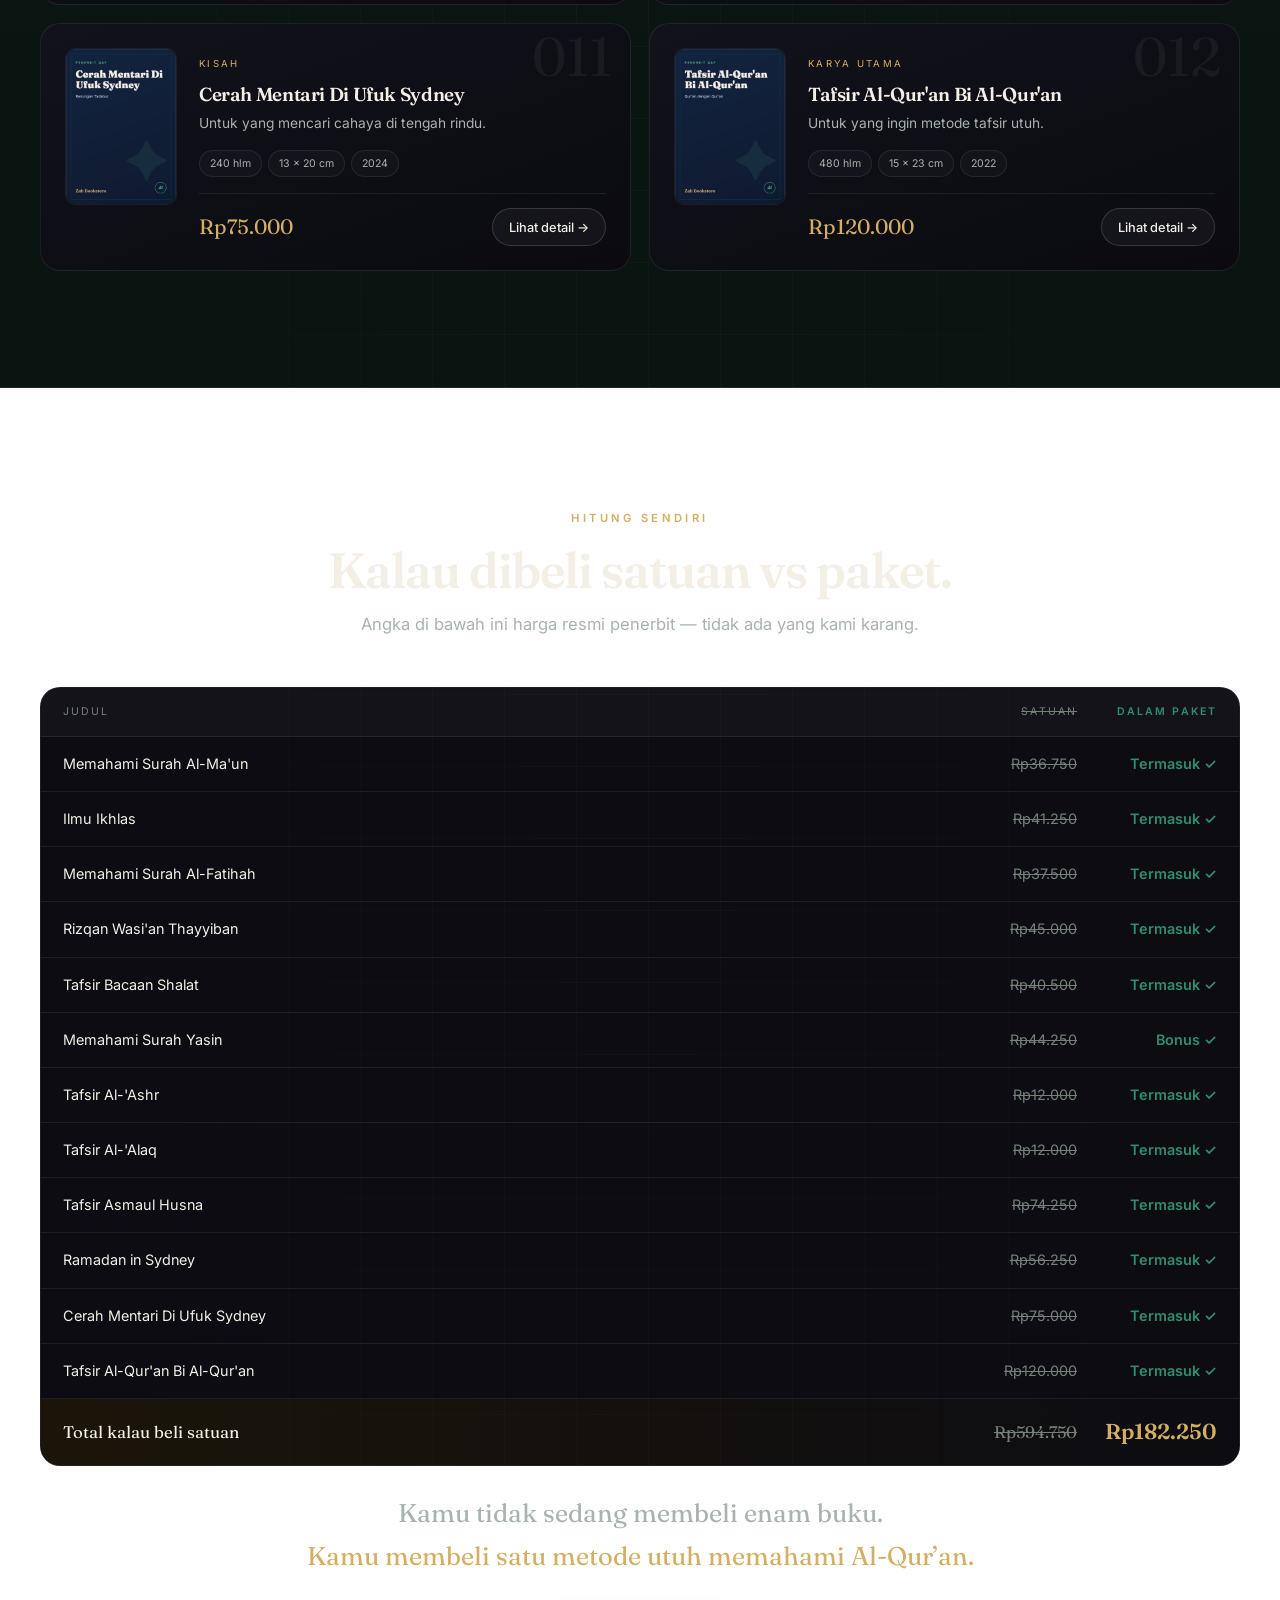
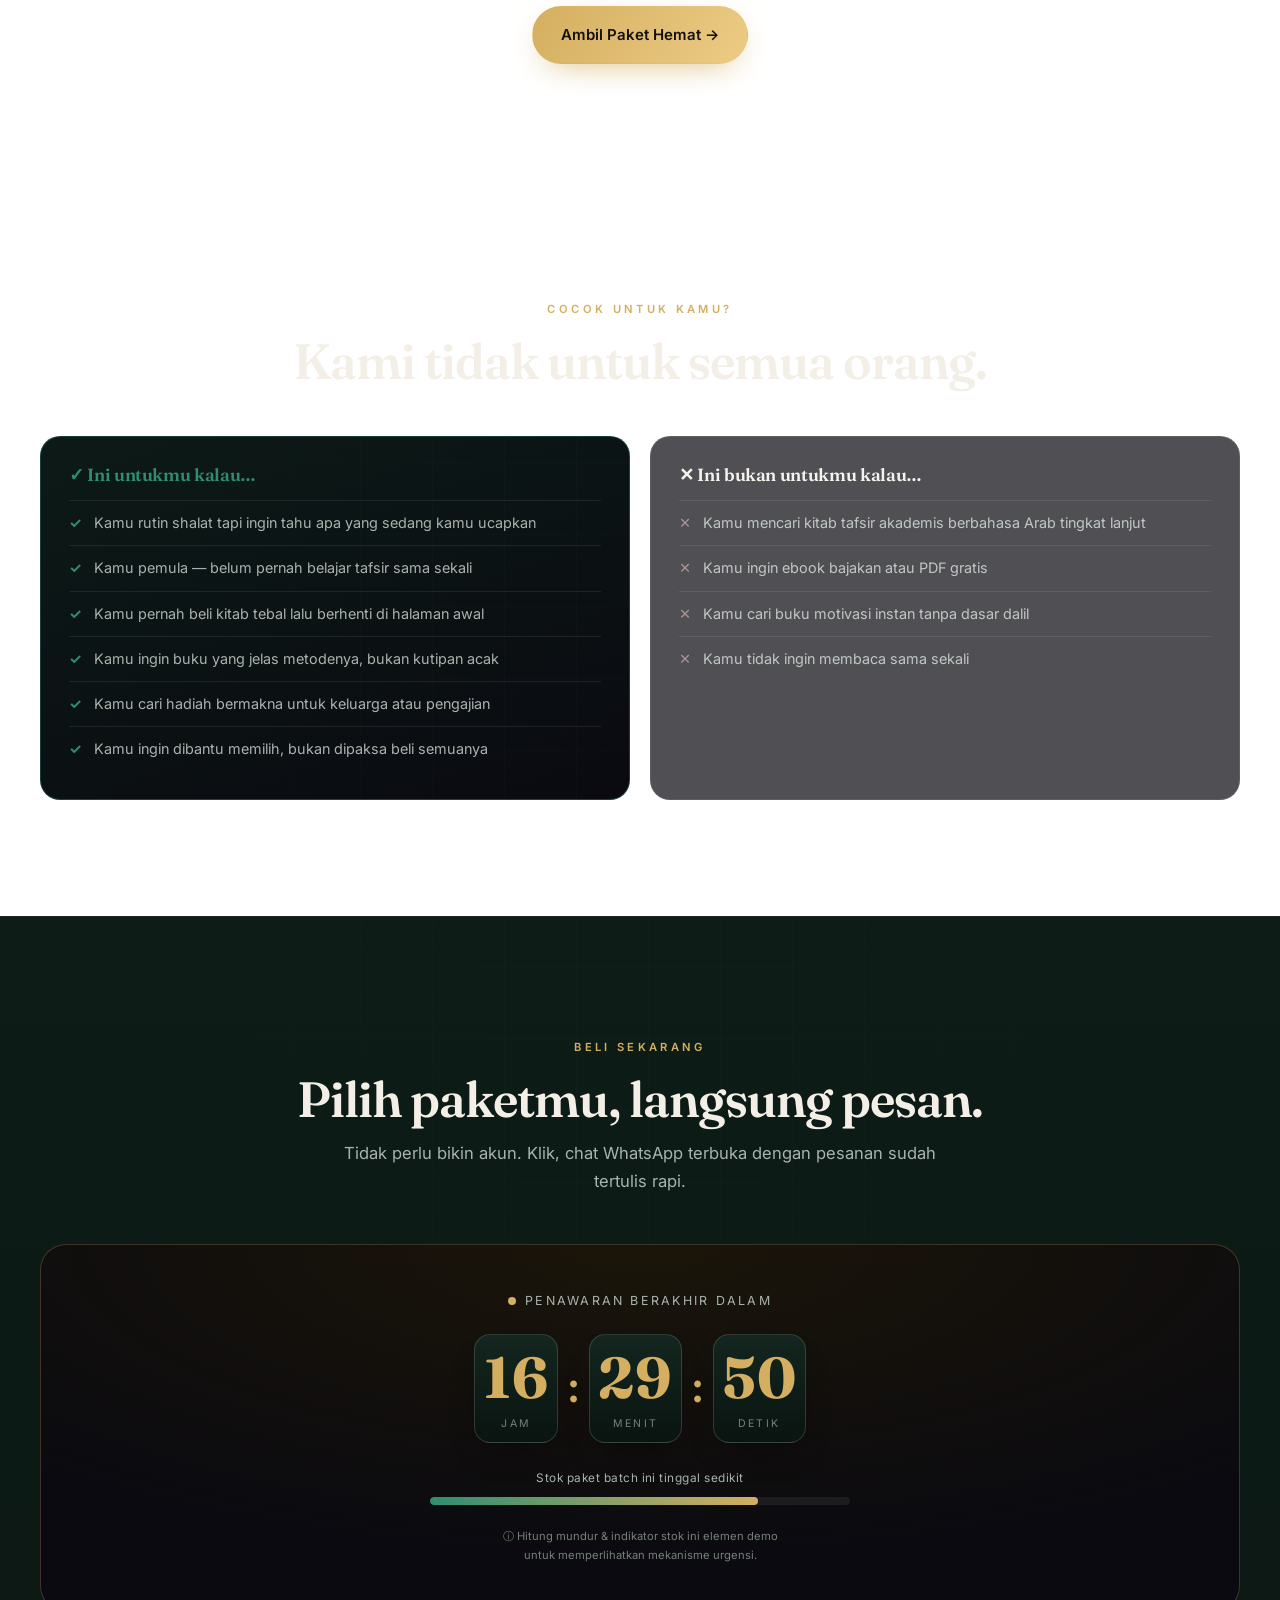
==== commit 4501831c: "Fix stale SEO meta tags (6 buku/Enam judul/Rp45.000 -> 12 buku/Rp12.000)" ====
--- a/index.html
+++ b/index.html
@@ -4,10 +4,10 @@
 <meta charset="utf-8">
 <meta name="viewport" content="width=device-width,initial-scale=1,viewport-fit=cover">
 <title>Zah Bookstore — Buku Dr. Izza Rohman | Tafsir & Tazkiyah</title>
-<meta name="description" content="Zah Bookstore menjual 6 buku karya Dr. Izza Rohman: Tafsir Bacaan Shalat, Ilmu Ikhlas, Memahami Surah Al-Fatihah, Yasin, Al-Ma'un, Rizqan Wasi'an Thayyiban. Mulai Rp45.000, kirim se-Indonesia, pesan lewat WhatsApp.">
+<meta name="description" content="Zah Bookstore menjual 12 buku karya Dr. Izza Rohman: tafsir & tazkiyatun nafs. Mulai Rp12.000, kirim se-Indonesia, pesan lewat WhatsApp.">
 <meta name="theme-color" content="#0a1410">
 <meta property="og:title" content="Zah Bookstore — Buku Dr. Izza Rohman">
-<meta property="og:description" content="Enam judul tafsir & tazkiyatun nafs. Mulai Rp45.000. Kirim se-Indonesia, pesan lewat WhatsApp.">
+<meta property="og:description" content="12 judul tafsir & tazkiyatun nafs. Mulai Rp12.000. Kirim se-Indonesia, pesan lewat WhatsApp.">
 <meta property="og:type" content="website">
 <link rel="preconnect" href="https://fonts.googleapis.com">
 <link rel="preconnect" href="https://fonts.gstatic.com" crossorigin>
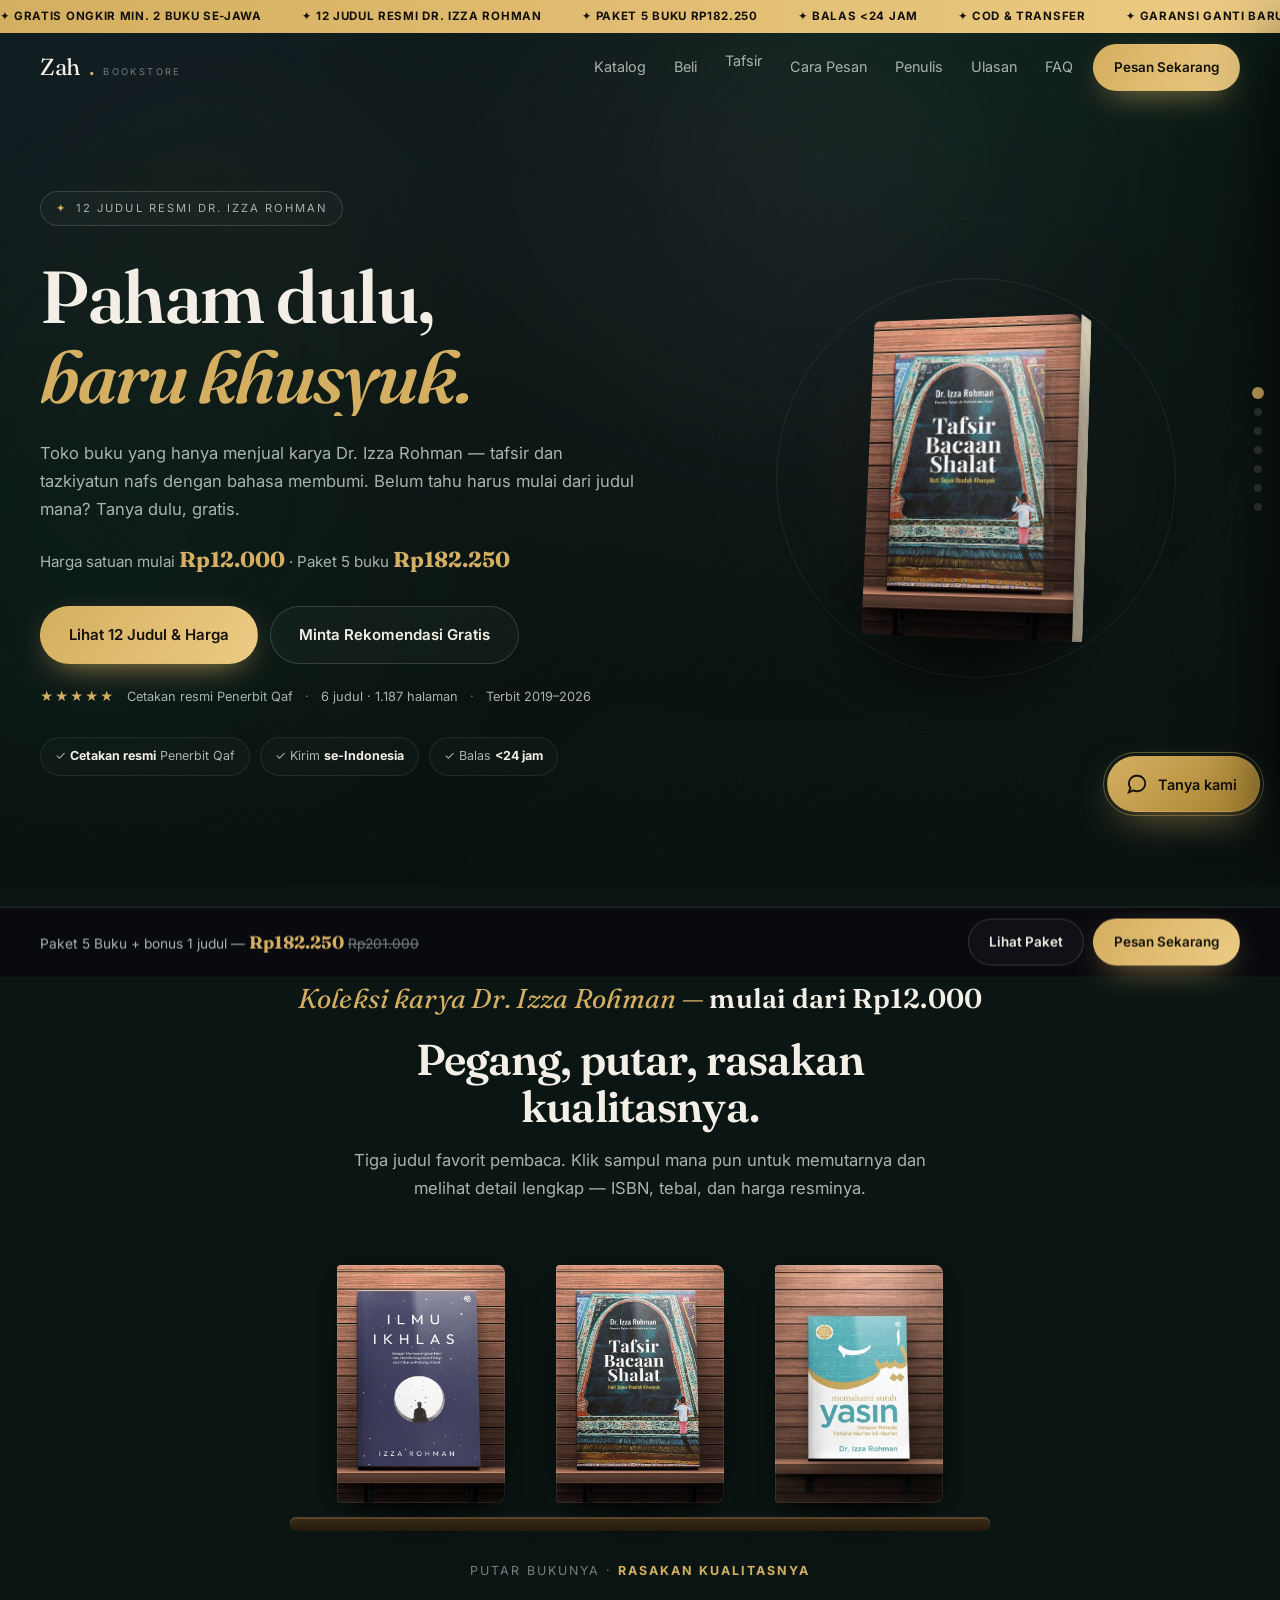
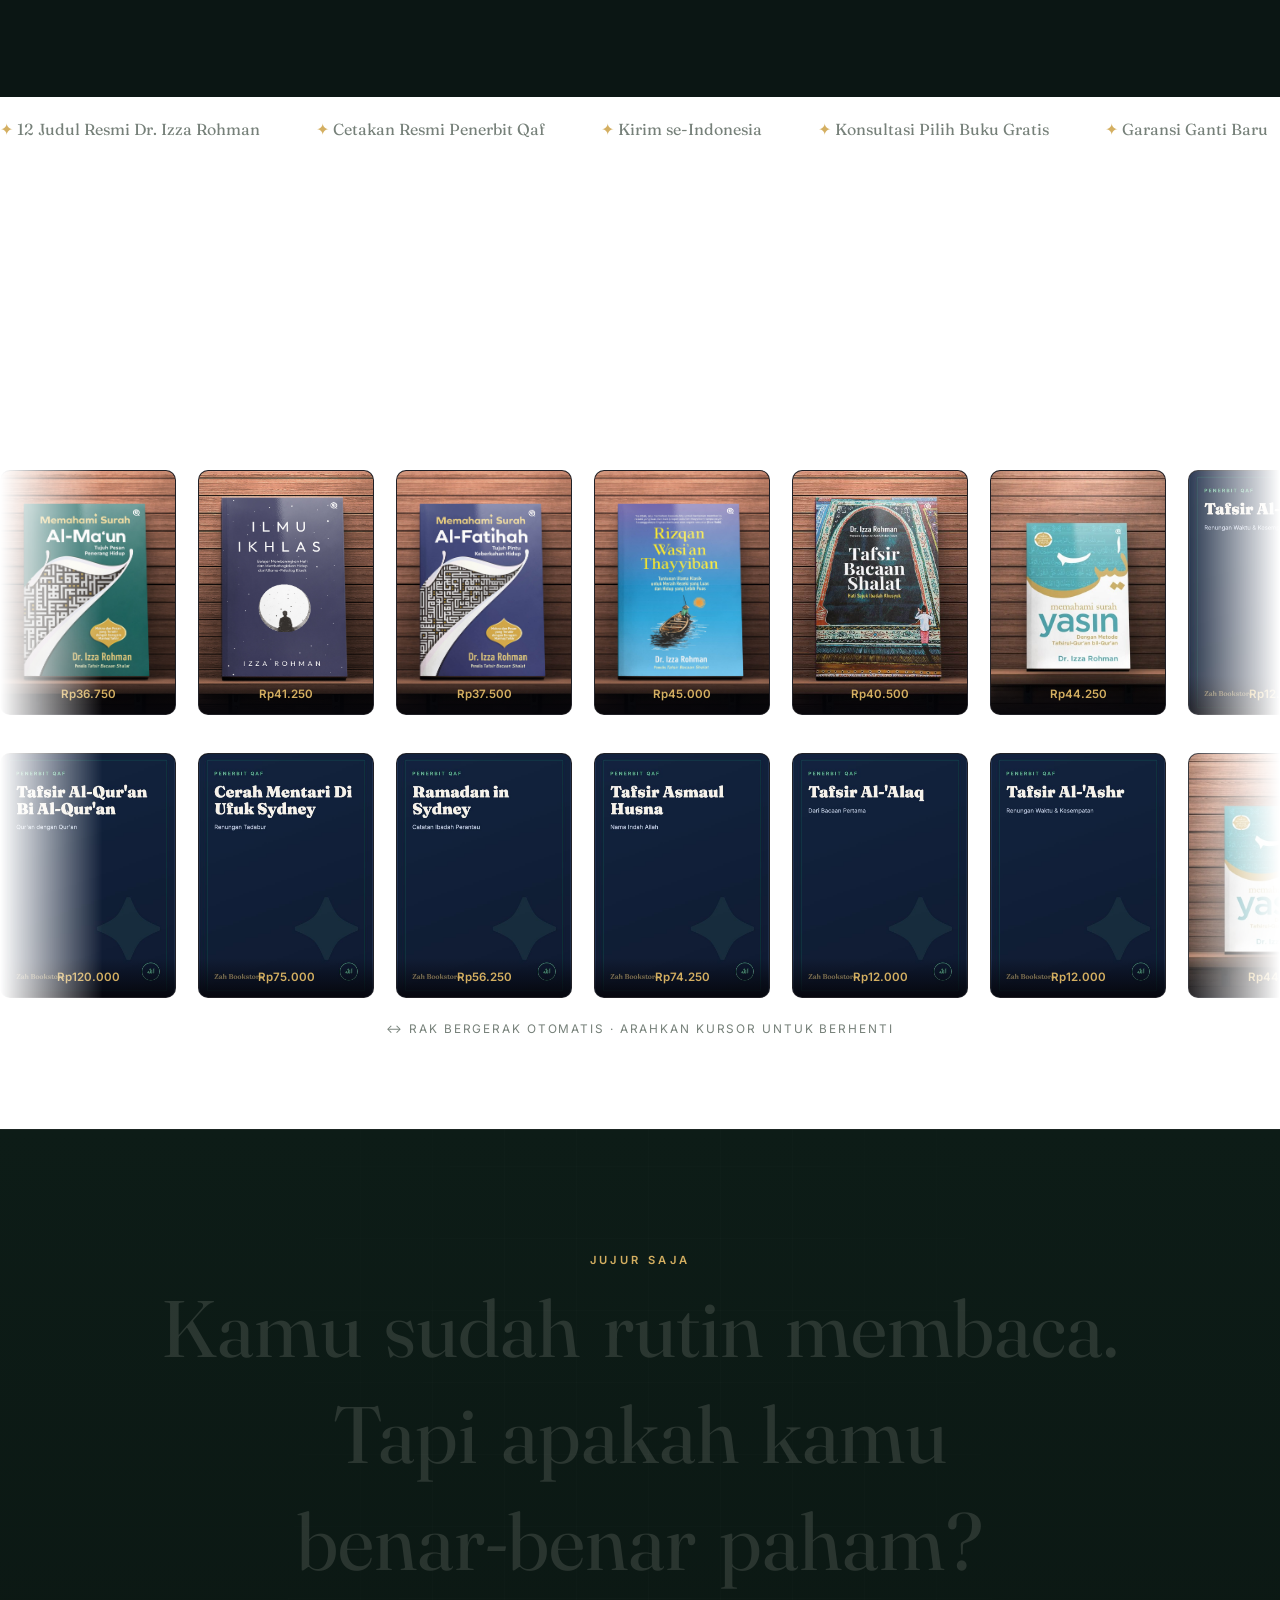
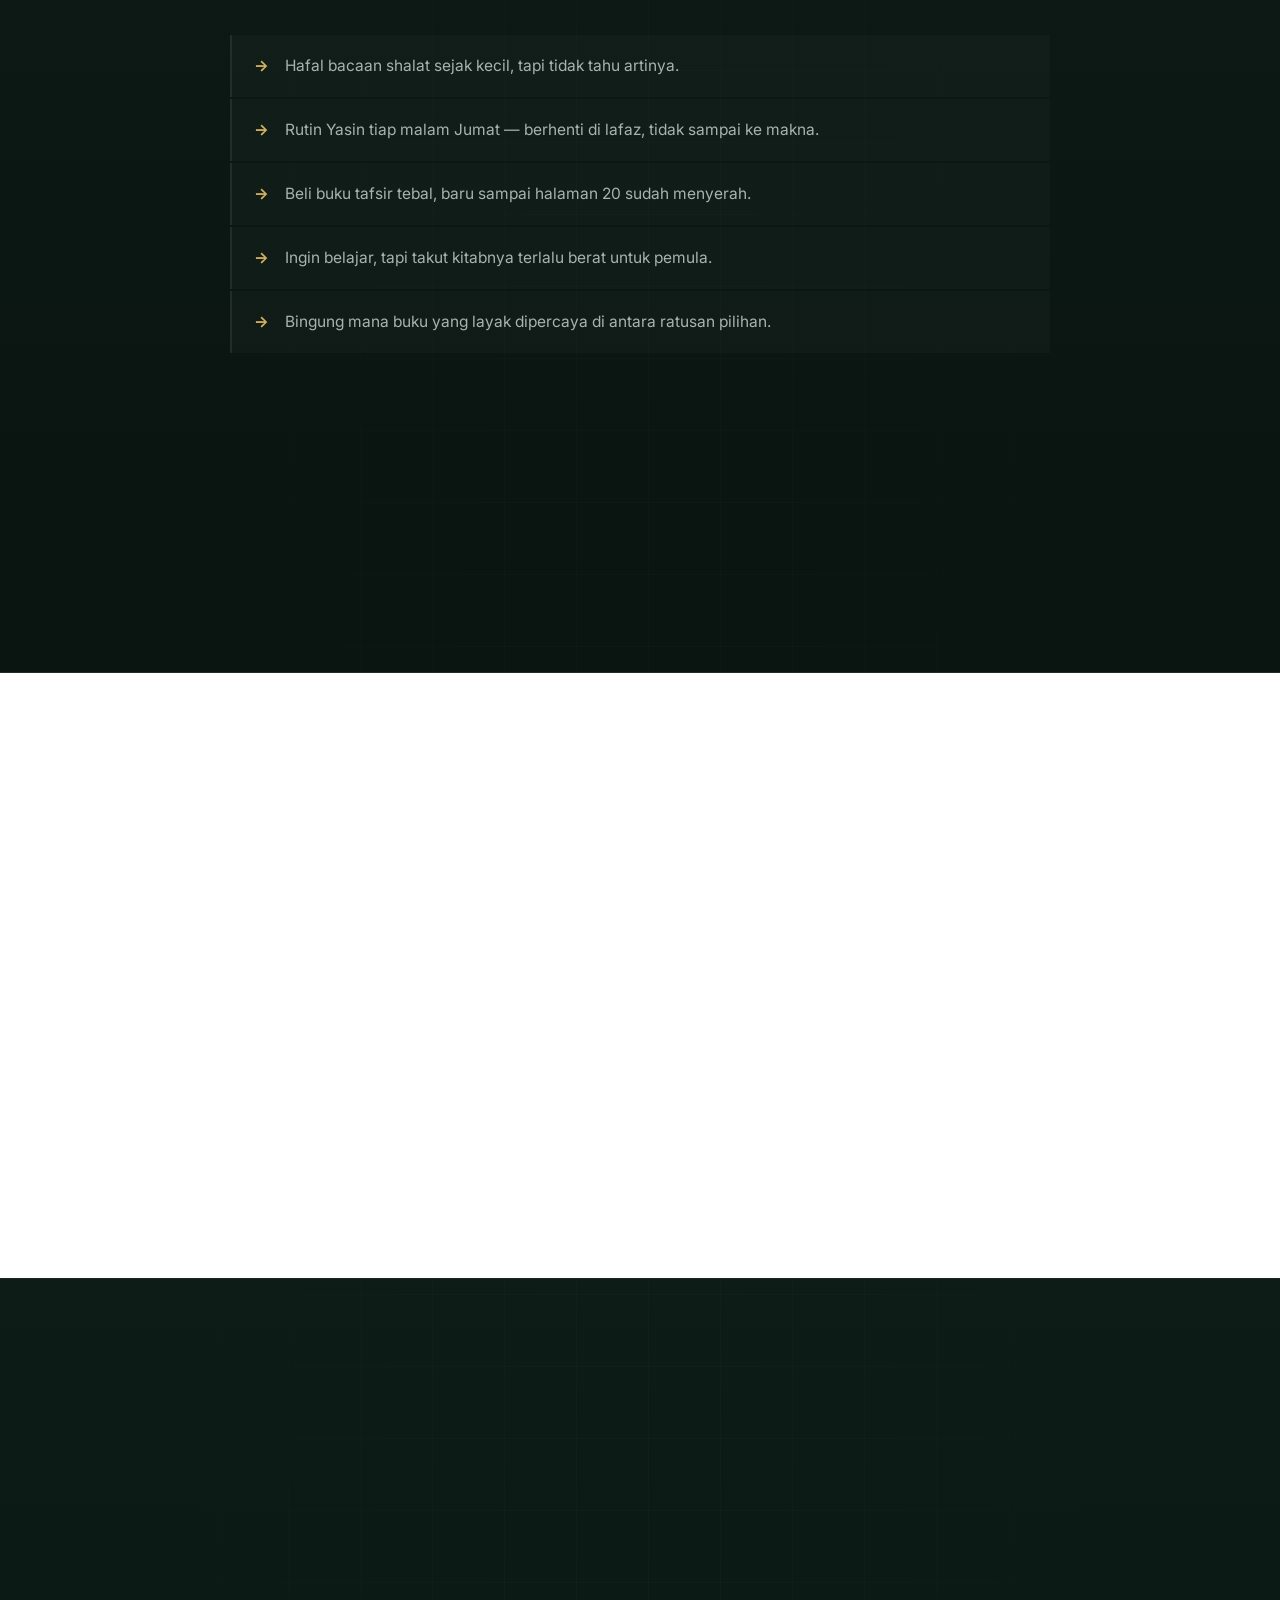
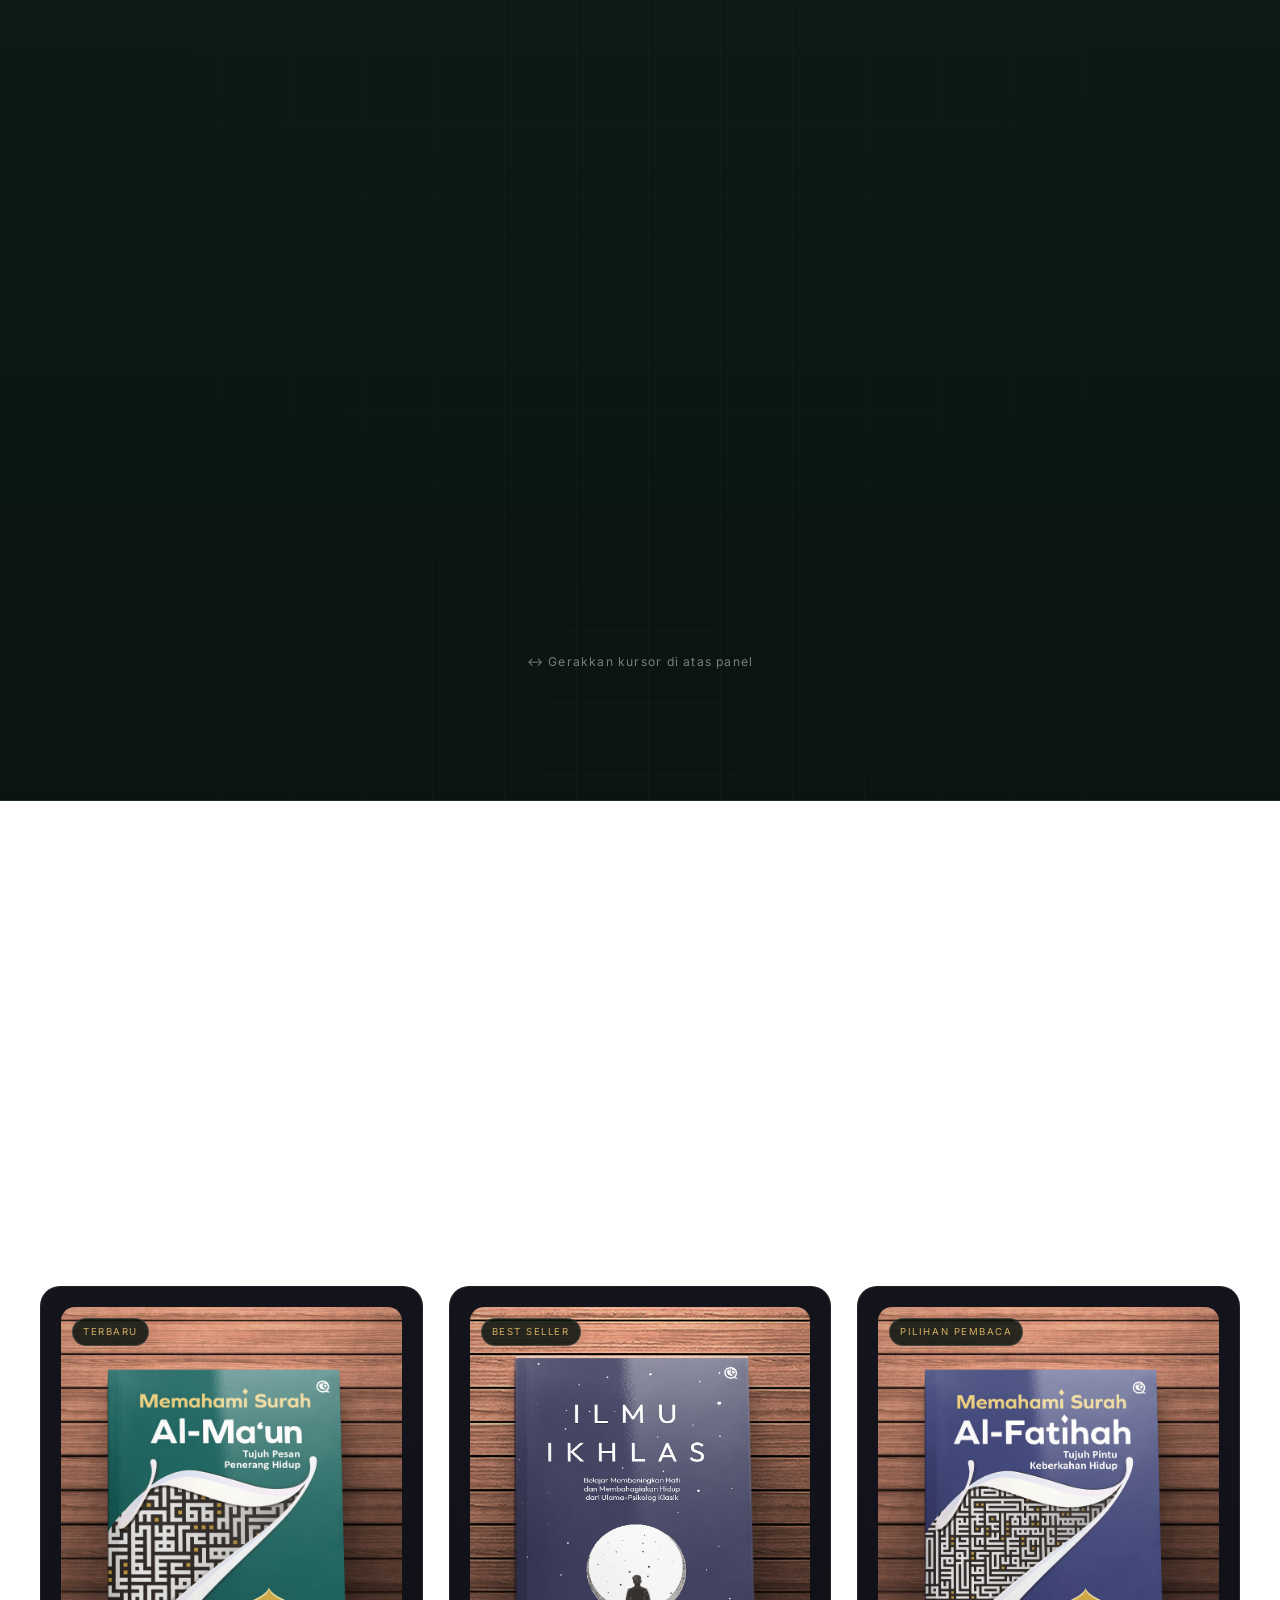
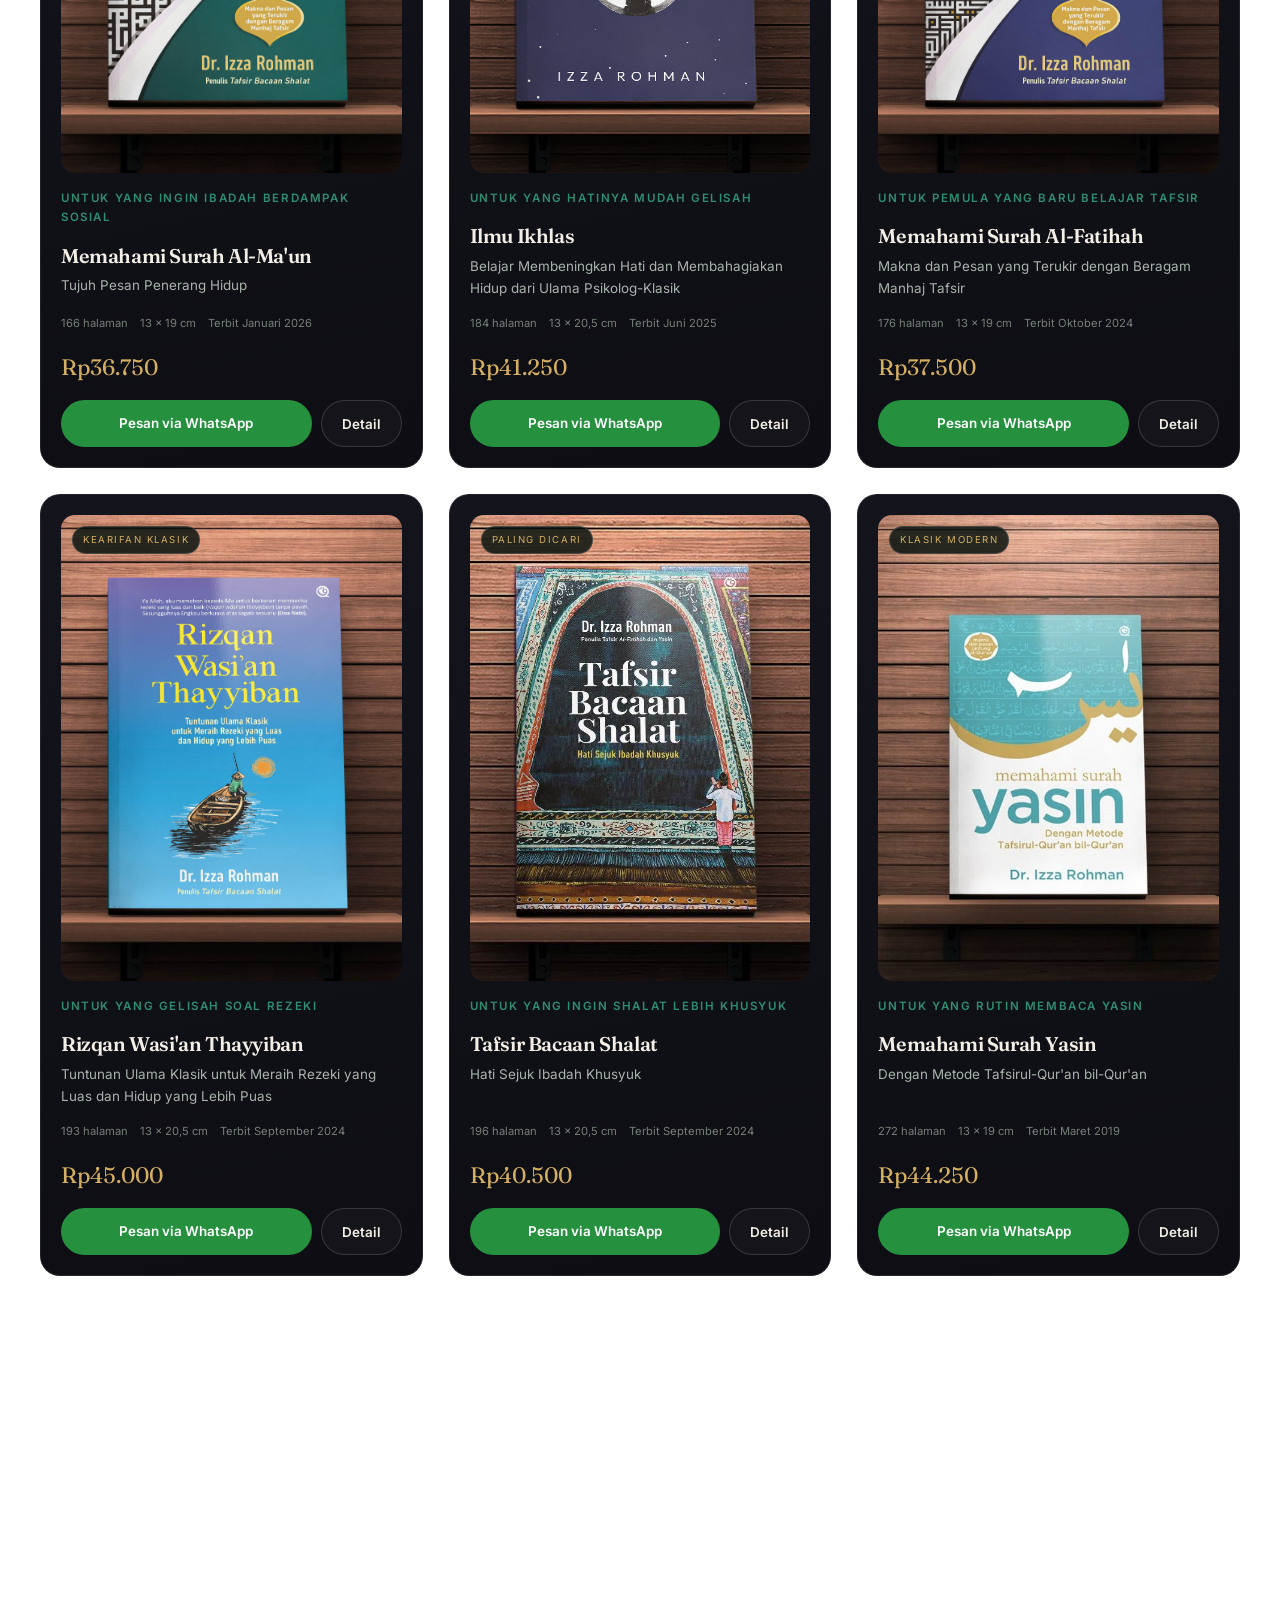
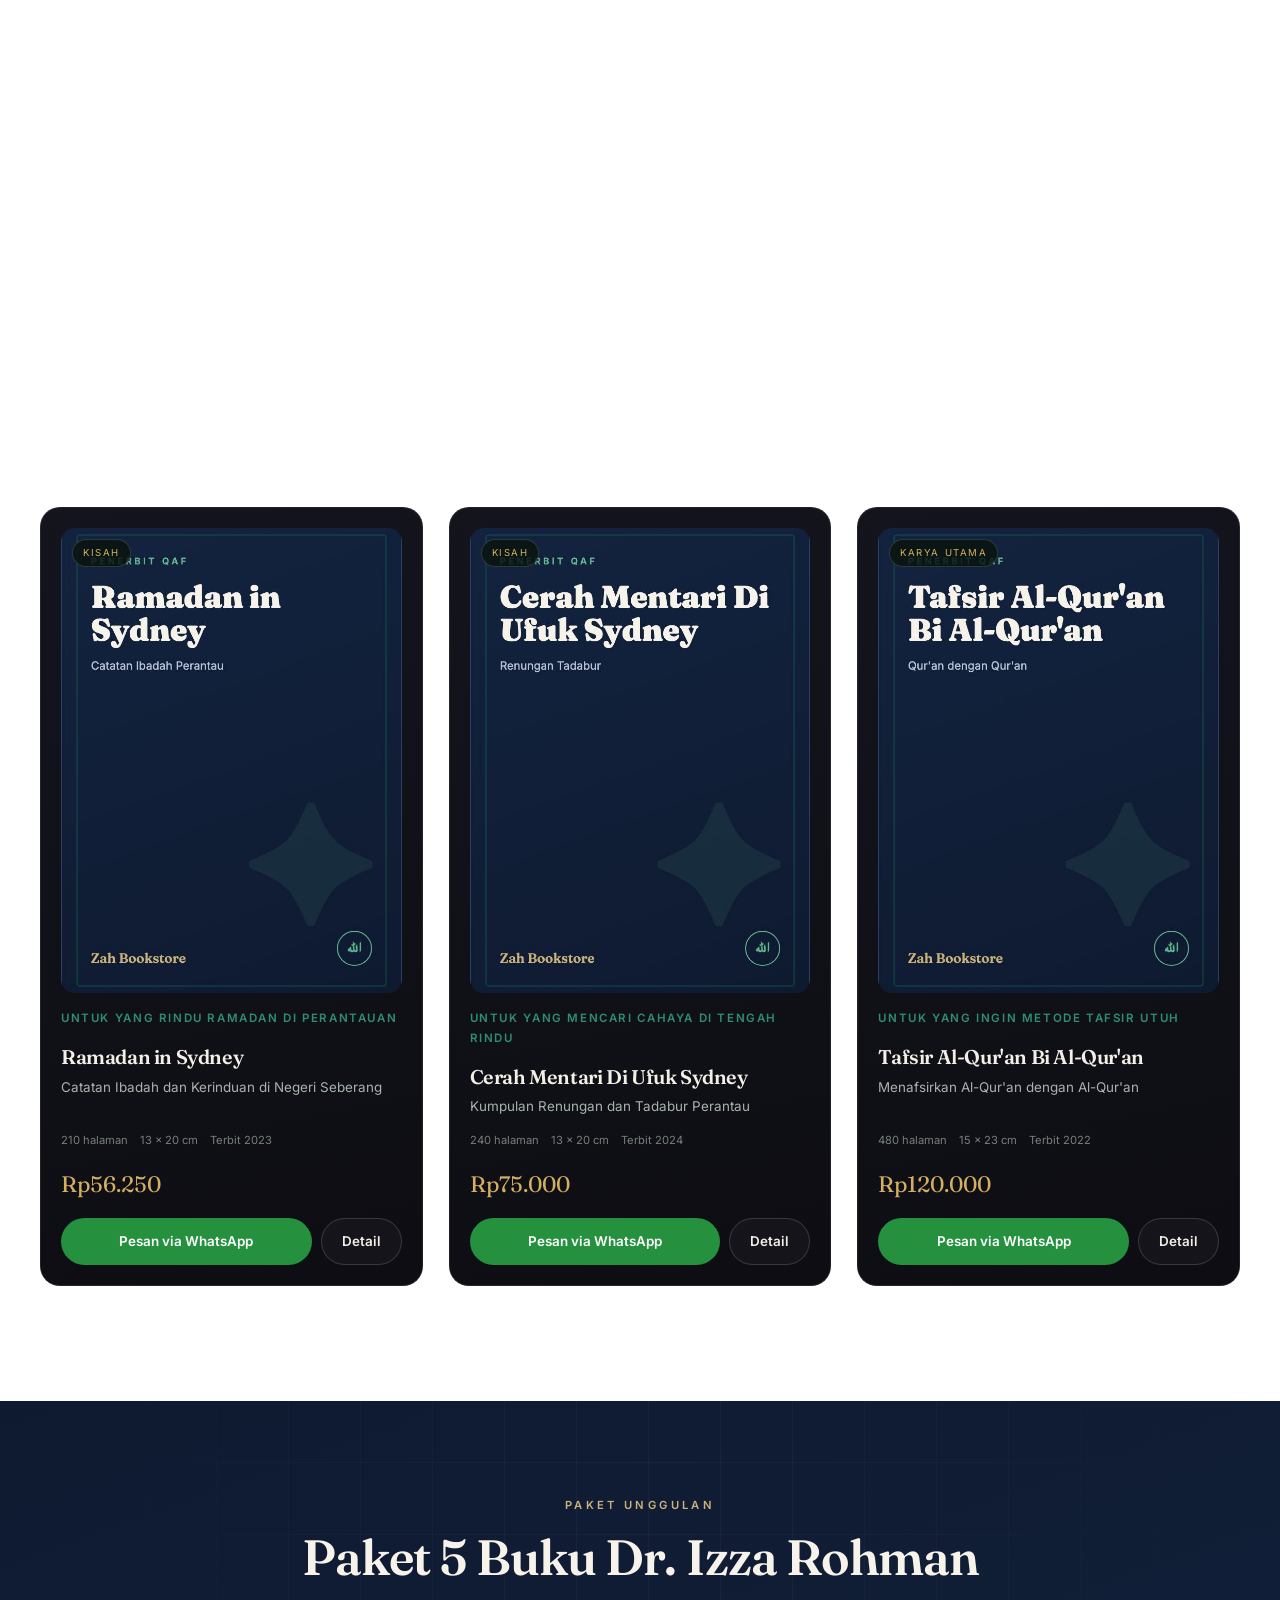
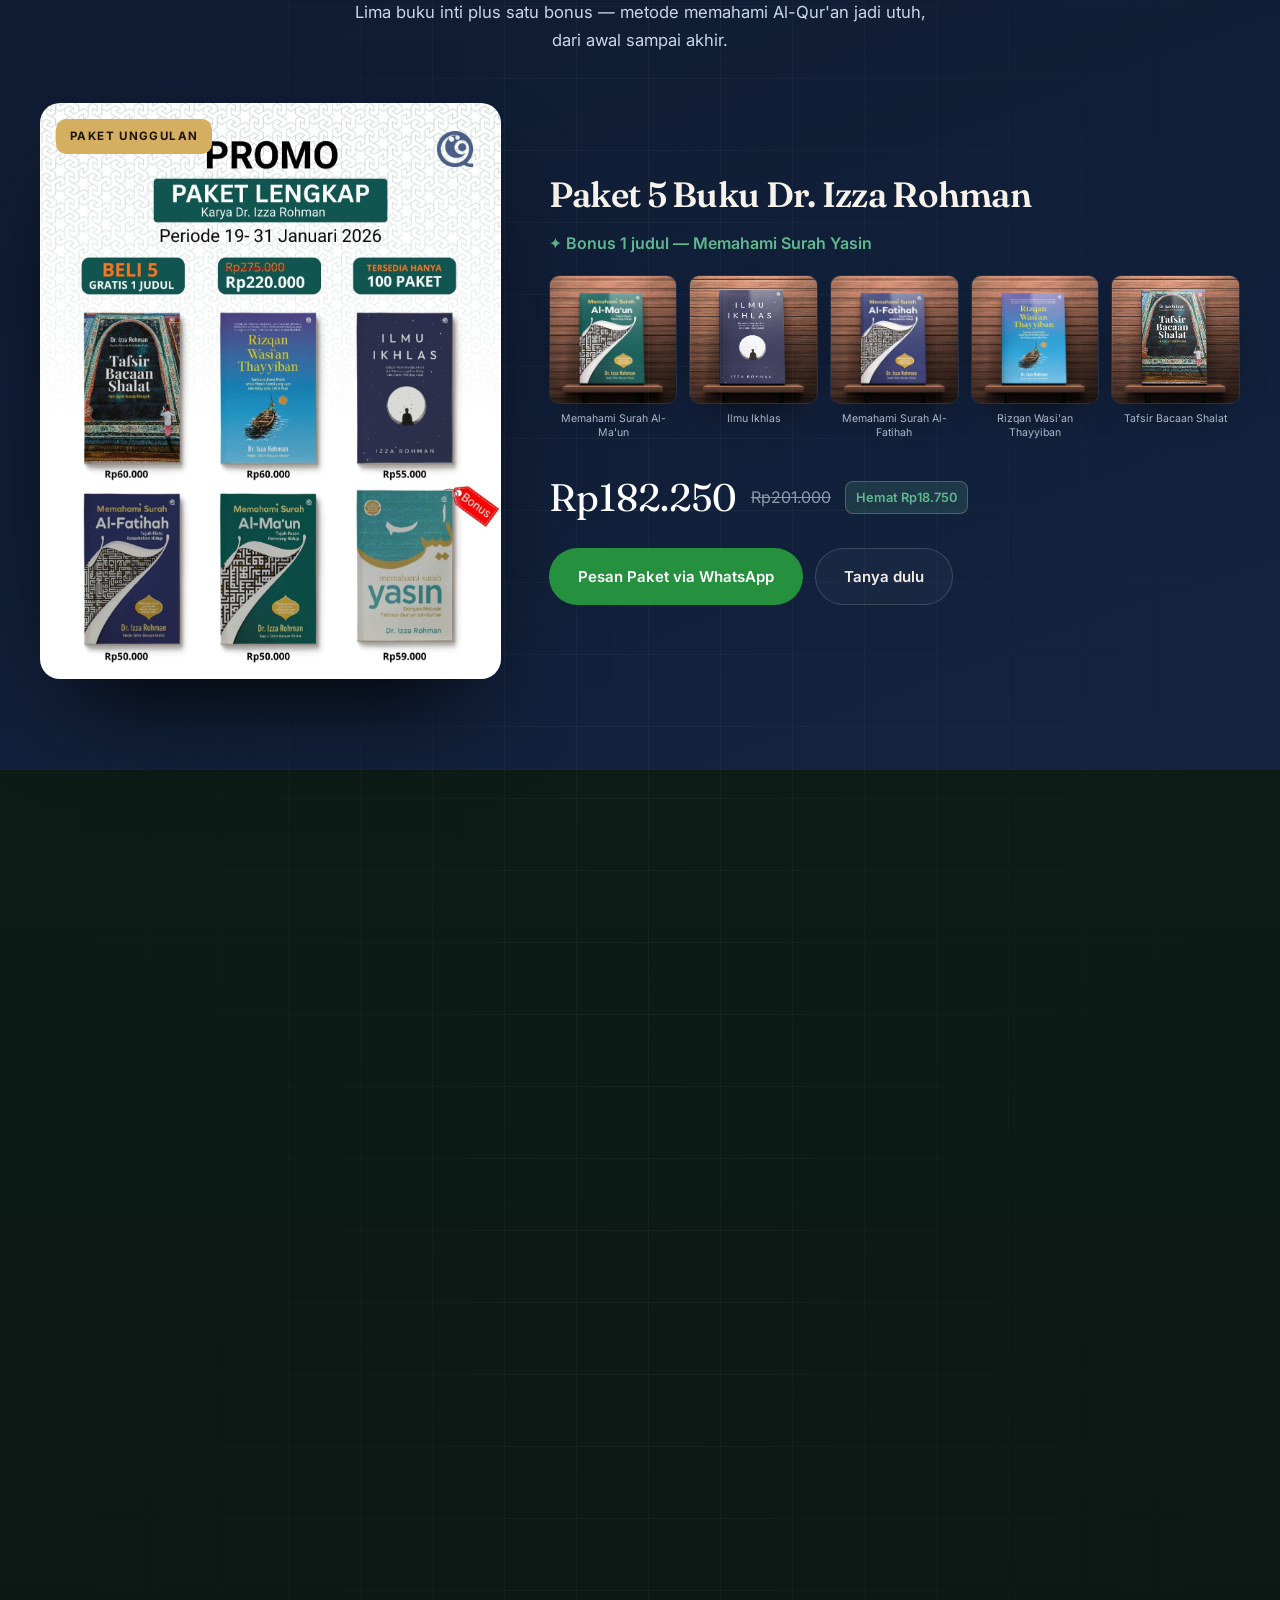
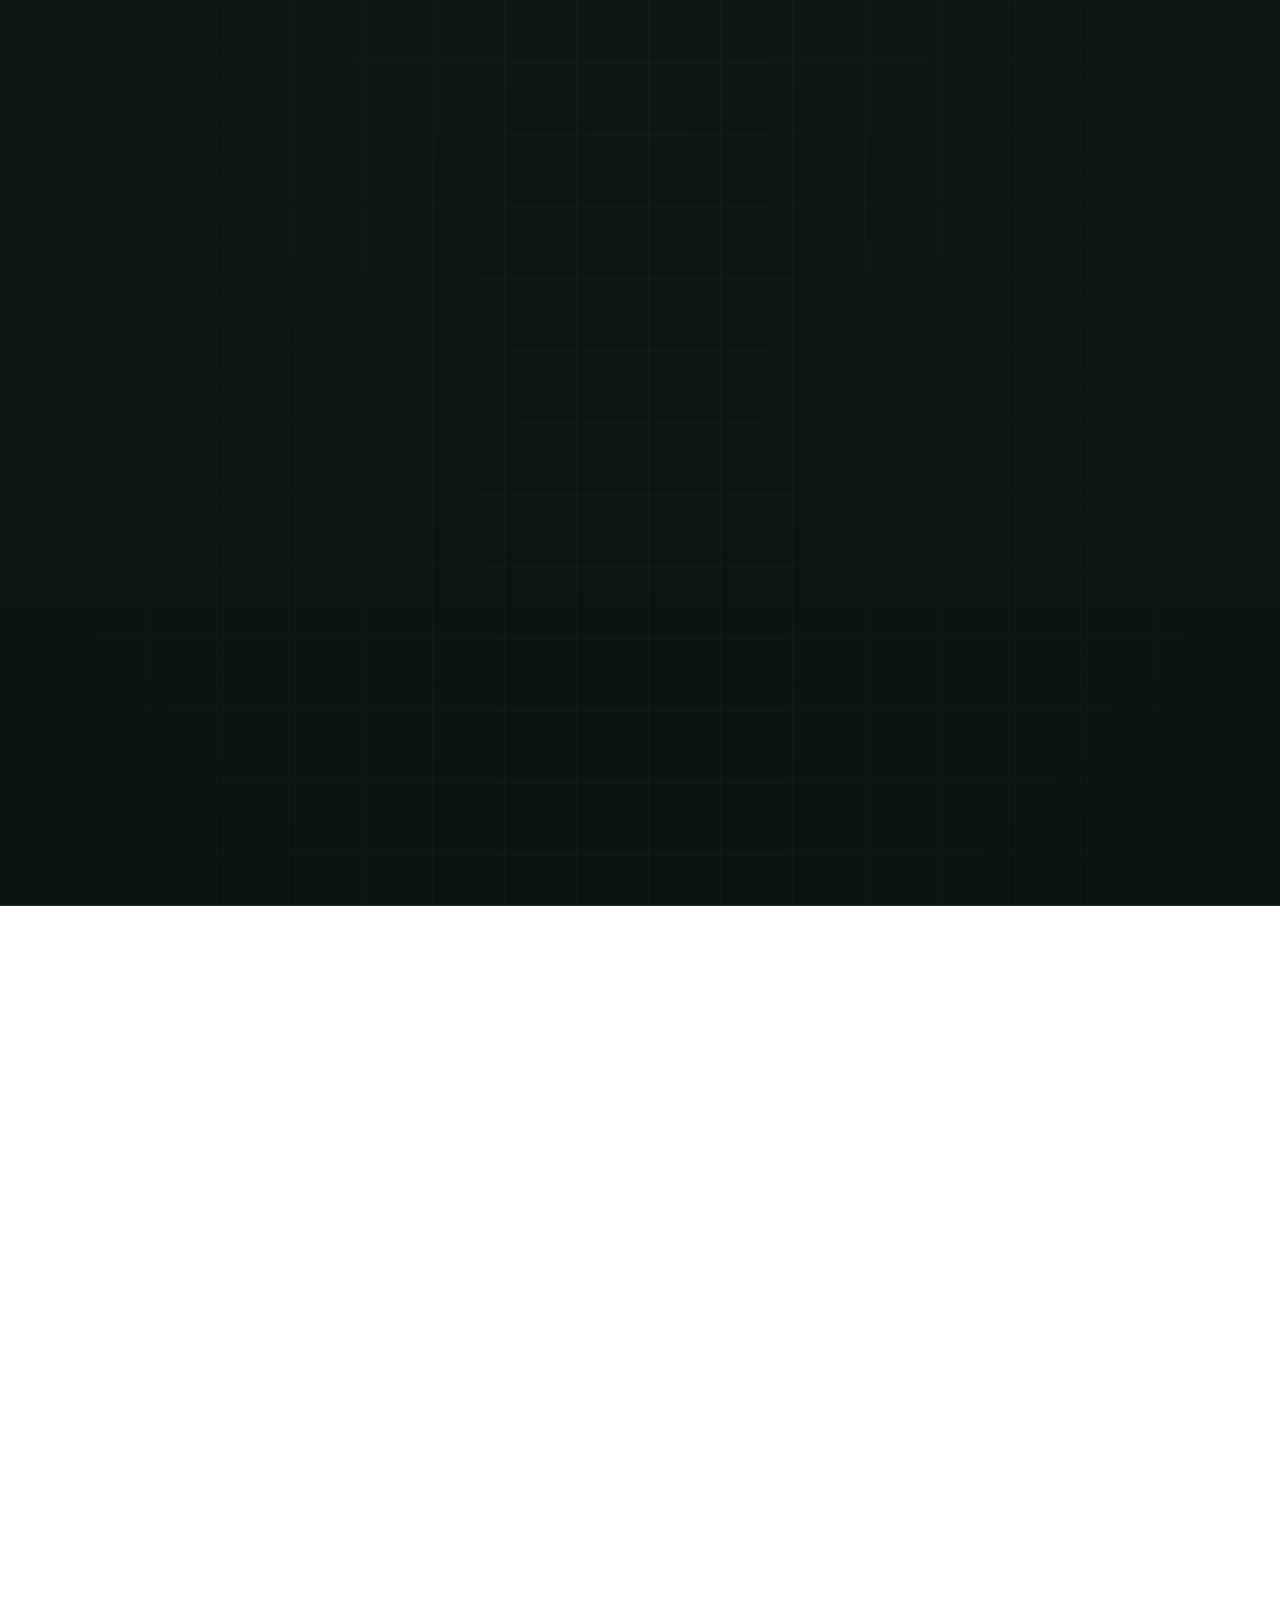
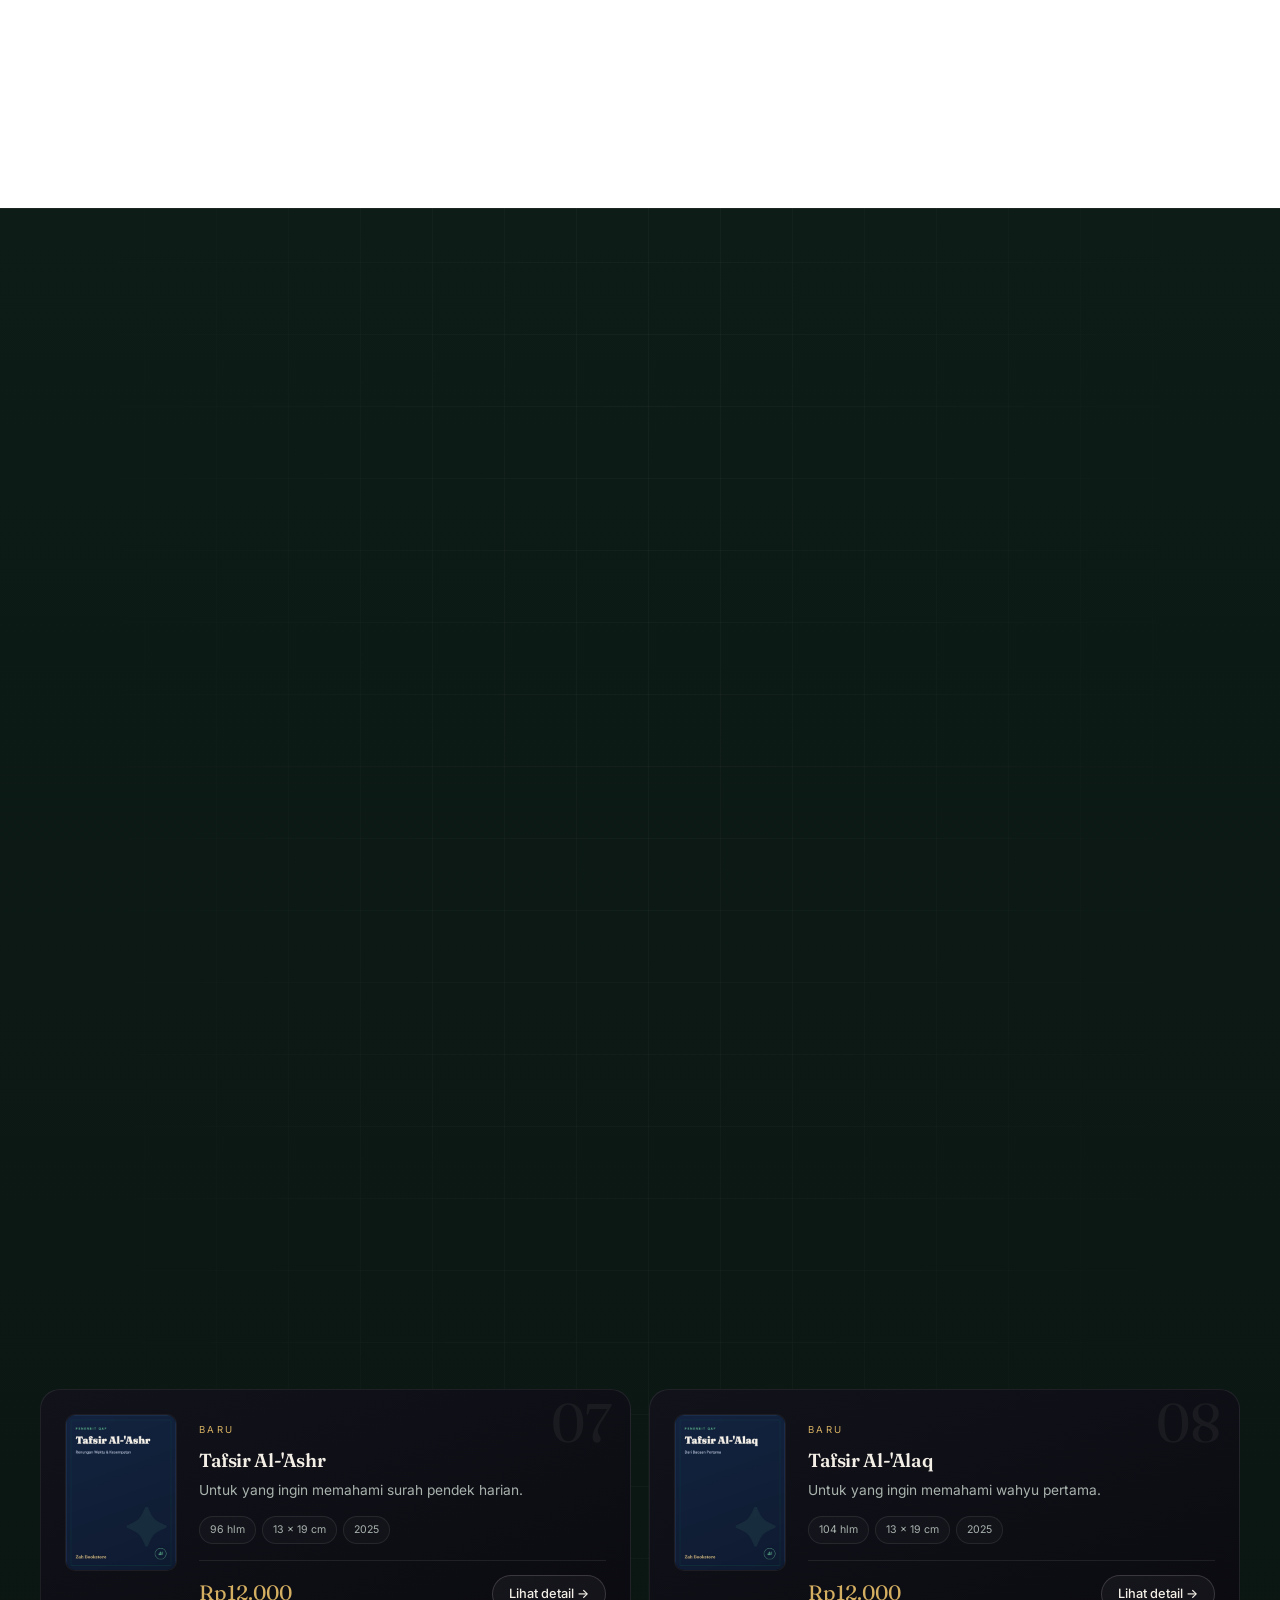
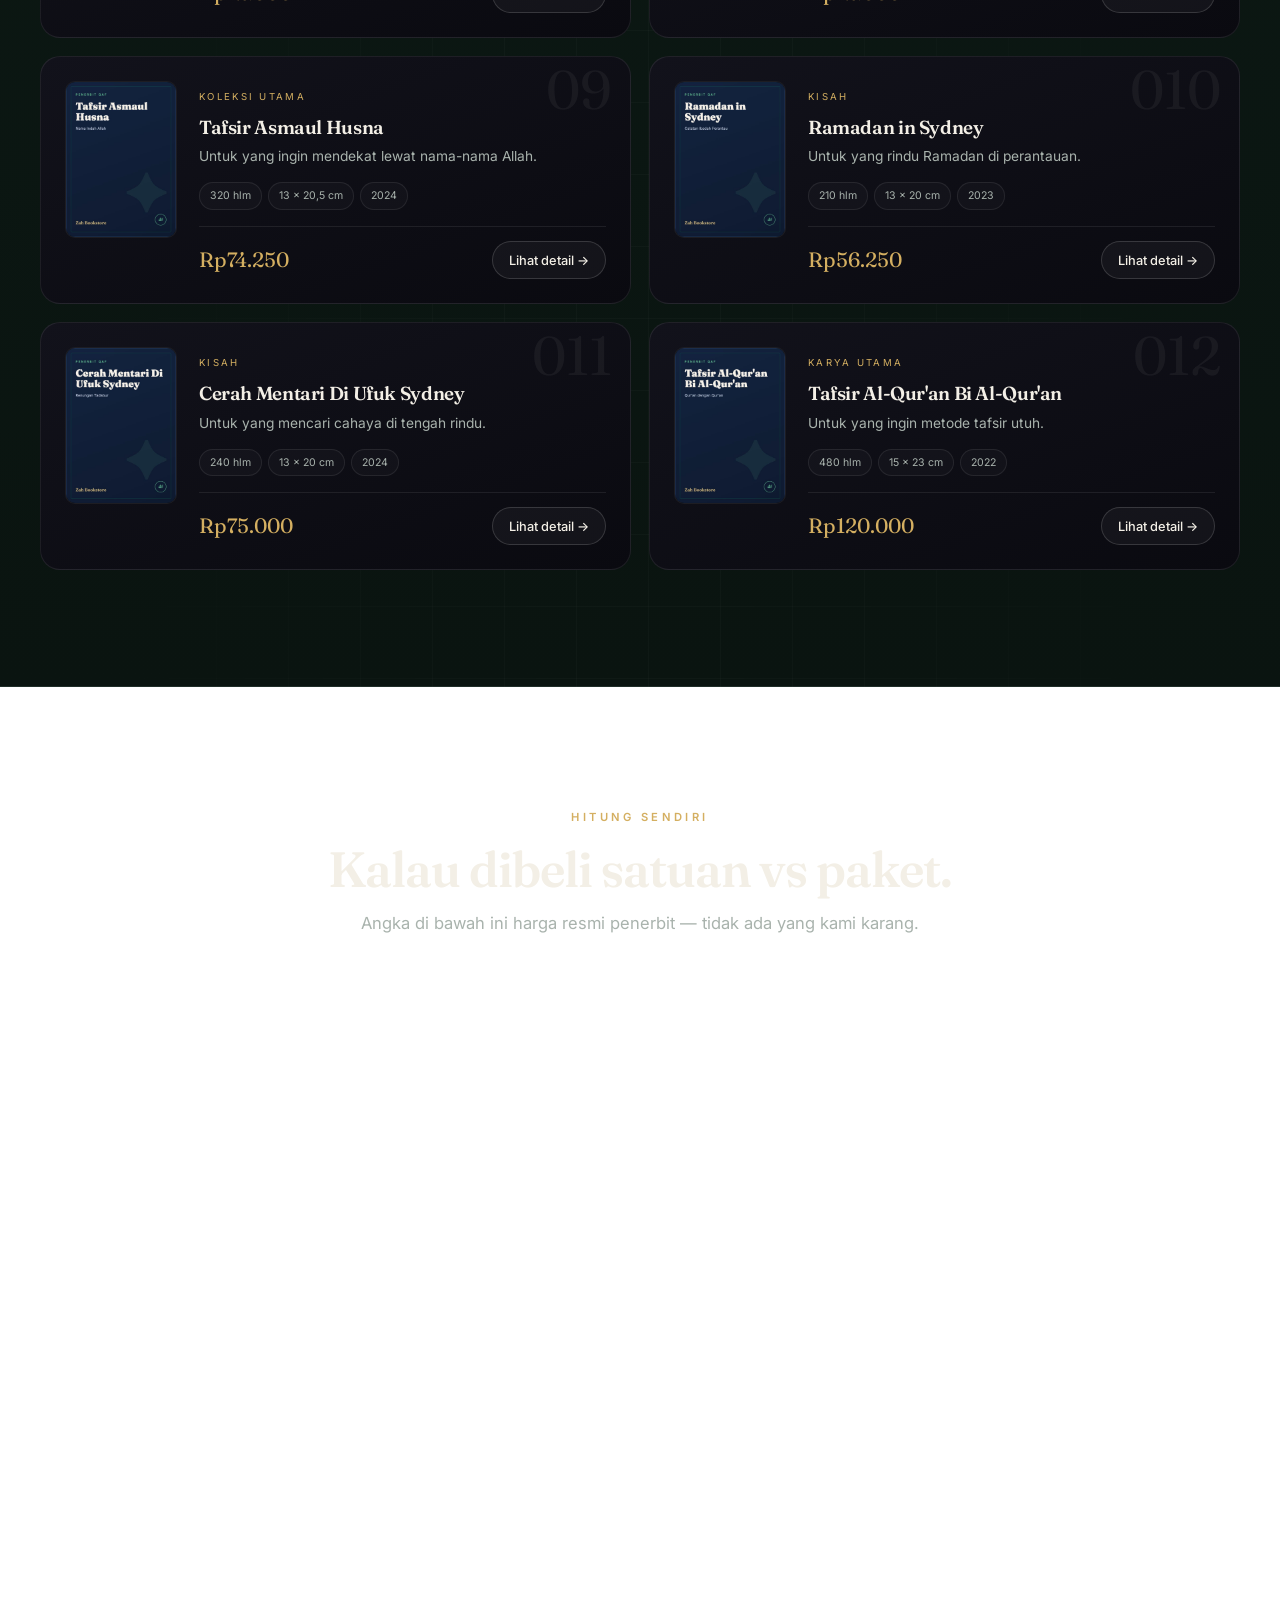
==== commit e85f9338: "Add payment methods: BNI/BSI transfer (copy buttons), QRIS + GoPay slots, dedicated Paket 5 section" ====
--- a/index.html
+++ b/index.html
@@ -261,9 +261,28 @@
   </div>
 </section>
 
-<!-- ============ BUNDLE ============ -->
+<!-- ============ PAKET 5 BUKU (dedicated feature) ============ -->
+<section id="paket-5" class="sec" style="padding-block:clamp(56px,7vw,90px);background:linear-gradient(160deg,#0e1a30,#13233f);">
+  <div class="wrap">
+    <div class="shead center rv">
+      <span class="kicker" style="color:#cbb27a">Paket Unggulan</span>
+      <h2 style="color:#f7f3ea">Paket 5 Buku Dr. Izza Rohman</h2>
+      <p class="lead" style="color:#c9d6ea">Lima buku inti plus satu bonus — metode memahami Al-Qur'an jadi utuh, dari awal sampai akhir.</p>
+    </div>
+    <div id="paket5Box" class="paket5"></div>
+  </div>
+</section>
+
+<!-- ============ BUNDLE (other bundles) ============ -->
 <section class="sec sec-alt" style="padding-block:clamp(56px,7vw,90px)">
-  <div class="wrap"><div class="bundle rv" id="bundleBox"></div></div>
+  <div class="wrap">
+    <div class="shead center rv">
+      <span class="kicker">Paket Lainnya</span>
+      <h2>Masih ada pilihan paket lain.</h2>
+      <p class="lead">Untuk yang mau mulai dari tema tertentu, atau budget lebih ringan.</p>
+    </div>
+    <div class="bundle rv" id="bundleBox"></div>
+  </div>
 </section>
 
 <!-- ==== FLUID WAVE ==== -->
@@ -408,7 +427,33 @@
     <div class="steps3">
       <div class="st rv"><b>1</b><h3>Pilih atau tanya</h3><p>Klik “Pesan via WhatsApp” di buku yang kamu mau, atau isi form kalau masih bingung pilih judul.</p></div>
       <div class="st rv"><b>2</b><h3>Kami hitung total</h3><p>Kami balas maksimal 24 jam dengan harga buku + ongkir ke kotamu + estimasi tiba. Belum perlu bayar.</p></div>
-      <div class="st rv"><b>3</b><h3>Bayar &amp; kami kirim</h3><p>Transfer bank atau COD. Buku dibungkus rapi dan resi dikirim di hari yang sama.</p></div>
+      <div class="st rv"><b>3</b><h3>Bayar &amp; kami kirim</h3><p>Transfer bank, QRIS, atau GoPay. Buku dibungkus rapi dan resi dikirim di hari yang sama.</p></div>
+    </div>
+    <div class="payblock rv">
+      <div class="pay-head"><span class="kicker">Pembayaran</span><h3 style="color:#f7f3ea">Tiga cara bayar, semua mudah.</h3></div>
+      <div class="pay-grid">
+        <div class="pay-card">
+          <div class="pay-ic">🏦</div>
+          <h4>Transfer Bank</h4>
+          <ul class="pay-acc">
+            <li><span>BNI</span><b>1257846816</b><button class="copy" data-copy="1257846816">Salin</button></li>
+            <li><span>BSI</span><b>7352768957</b><button class="copy" data-copy="7352768957">Salin</button></li>
+          </ul>
+          <p class="pay-note">a.n. Zah Bookstore — kami kirim total + ongkir setelah kamu chat.</p>
+        </div>
+        <div class="pay-card">
+          <div class="pay-ic">⚡</div>
+          <h4>QRIS</h4>
+          <div class="pay-qr"><img src="img/qris.png" alt="QRIS Zah Bookstore" loading="lazy" onerror="this.style.display='none'"><span class="qr-ph">Foto QRIS dikirim saat pesan</span></div>
+          <p class="pay-note">Scan dari e-wallet mana pun (GoPay, OVO, DANA, m-Banking).</p>
+        </div>
+        <div class="pay-card">
+          <div class="pay-ic">📱</div>
+          <h4>GoPay</h4>
+          <div class="pay-qr"><img src="img/gopay.png" alt="GoPay Zah Bookstore" loading="lazy" onerror="this.style.display='none'"><span class="qr-ph">Foto GoPay dikirim saat pesan</span></div>
+          <p class="pay-note">Salin nomor atau scan QR — kami konfirmasi otomatis.</p>
+        </div>
+      </div>
     </div>
     <div style="text-align:center;margin-top:38px" class="rv">
       <a href="#pesan" class="btn btn-gold"><span class="sheen"></span>Mulai Pesan Sekarang</a>
--- a/styles.css
+++ b/styles.css
@@ -493,3 +493,48 @@
 .nx::after{content:"";position:absolute;left:0;top:0;width:100%;height:3px;
   background:linear-gradient(90deg,var(--gold),transparent);opacity:.6}
 
+
+/* ================= PAKET 5 BUKU (dedicated feature) ================= */
+.paket5{margin-top:40px}
+.p5-grid{display:grid;grid-template-columns:.8fr 1.2fr;gap:48px;align-items:center}
+@media(max-width:860px){.p5-grid{grid-template-columns:1fr;gap:30px}}
+.p5-cover{position:relative;border-radius:20px;overflow:hidden;box-shadow:0 50px 100px -40px #000}
+.p5-cover img{width:100%;height:auto;display:block}
+.p5-badge{position:absolute;top:16px;left:16px;background:var(--gold);color:#1c1408;
+  font-weight:700;font-size:.72rem;letter-spacing:.12em;padding:8px 14px;border-radius:10px}
+.p5-info h3{font-family:var(--f-display)}
+.p5-spread{display:grid;grid-template-columns:repeat(5,1fr);gap:12px;margin:10px 0 26px}
+@media(max-width:520px){.p5-spread{grid-template-columns:repeat(3,1fr)}}
+.p5-mini{text-align:center}
+.p5-mini img{width:100%;height:auto;border-radius:10px;box-shadow:0 18px 40px -24px #000;
+  border:1px solid rgba(255,255,255,.08)}
+.p5-mini span{display:block;font-size:.66rem;color:#aeb8c9;margin-top:8px;line-height:1.3}
+.p5-buy{display:flex;flex-direction:column;gap:18px}
+.p5-price{display:flex;align-items:center;gap:14px;flex-wrap:wrap}
+.p5-price .oldp{text-decoration:line-through;color:#8e98a8;font-size:1rem}
+.p5-price .save{background:rgba(95,185,143,.16);color:#5fb98f;font-weight:600;font-size:.8rem;
+  padding:5px 10px;border-radius:8px}
+.p5-acts{display:flex;gap:12px;flex-wrap:wrap}
+
+/* ================= PEMBAYARAN ================= */
+.payblock{margin-top:46px;background:linear-gradient(168deg,#101b30,#0c1322);
+  border:1px solid var(--border);border-radius:24px;padding:34px 30px}
+.pay-head{margin-bottom:24px}
+.pay-head h3{font-family:var(--f-display);font-size:clamp(1.3rem,2.6vw,1.8rem);margin-top:6px}
+.pay-grid{display:grid;grid-template-columns:repeat(3,1fr);gap:18px}
+@media(max-width:760px){.pay-grid{grid-template-columns:1fr}}
+.pay-card{background:rgba(255,255,255,.04);border:1px solid rgba(255,255,255,.08);
+  border-radius:18px;padding:22px 20px}
+.pay-ic{font-size:1.7rem;margin-bottom:10px}
+.pay-card h4{font-family:var(--f-display);font-size:1.1rem;color:#f7f3ea;margin-bottom:14px}
+.pay-acc{list-style:none;padding:0;margin:0 0 12px}
+.pay-acc li{display:flex;align-items:center;gap:10px;padding:8px 0;border-bottom:1px solid rgba(255,255,255,.07);font-size:.95rem}
+.pay-acc span{color:#aeb8c9;min-width:38px}
+.pay-acc b{color:#fff;letter-spacing:.04em;flex:1}
+.copy{background:var(--gold);color:#1c1408;border:none;border-radius:8px;font-weight:600;
+  font-size:.72rem;padding:5px 10px;cursor:pointer;transition:transform .2s}
+.copy:active{transform:scale(.93)}
+.pay-qr{display:flex;align-items:center;justify-content:center;min-height:120px;margin-bottom:12px}
+.pay-qr img{width:120px;height:120px;border-radius:12px;background:#fff;padding:6px;object-fit:contain}
+.qr-ph{font-size:.78rem;color:#8e98a8;text-align:center;line-height:1.4}
+.pay-note{font-size:.78rem;color:#8e98a8;line-height:1.5;margin:0}
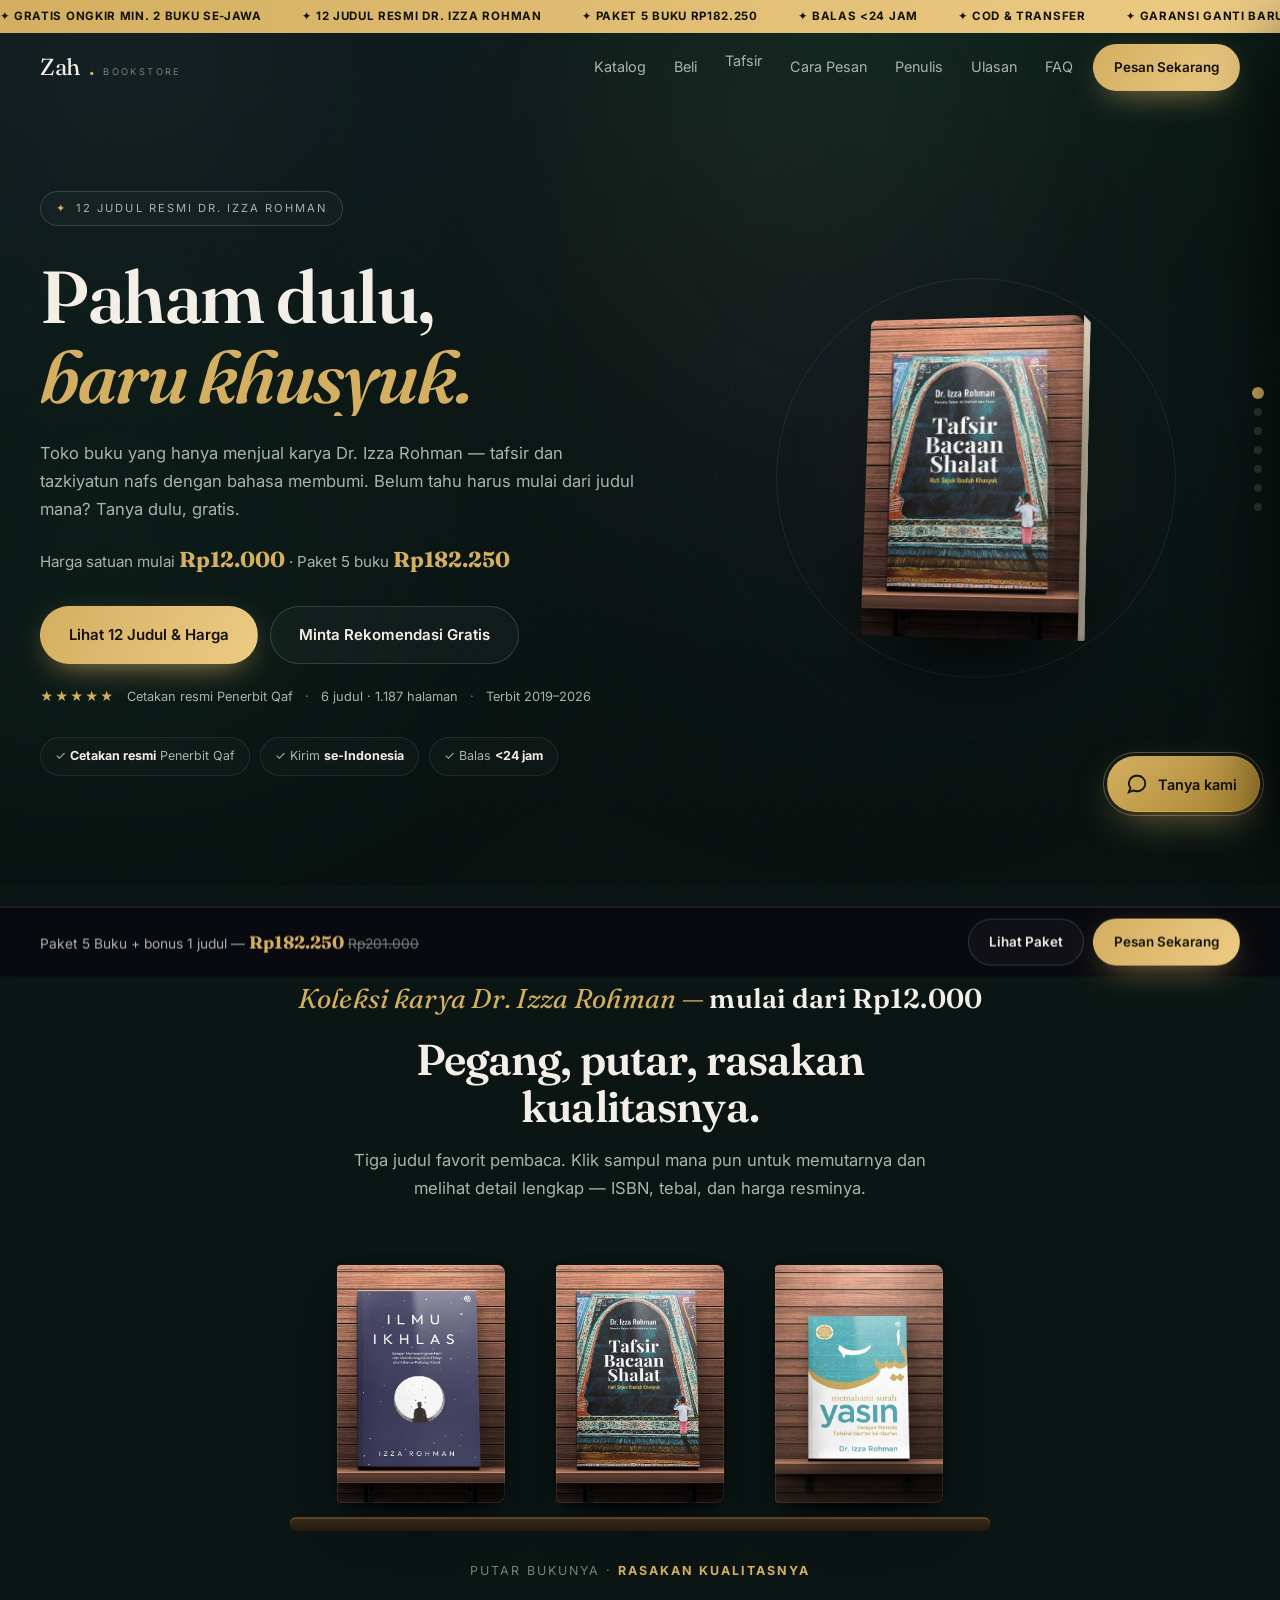
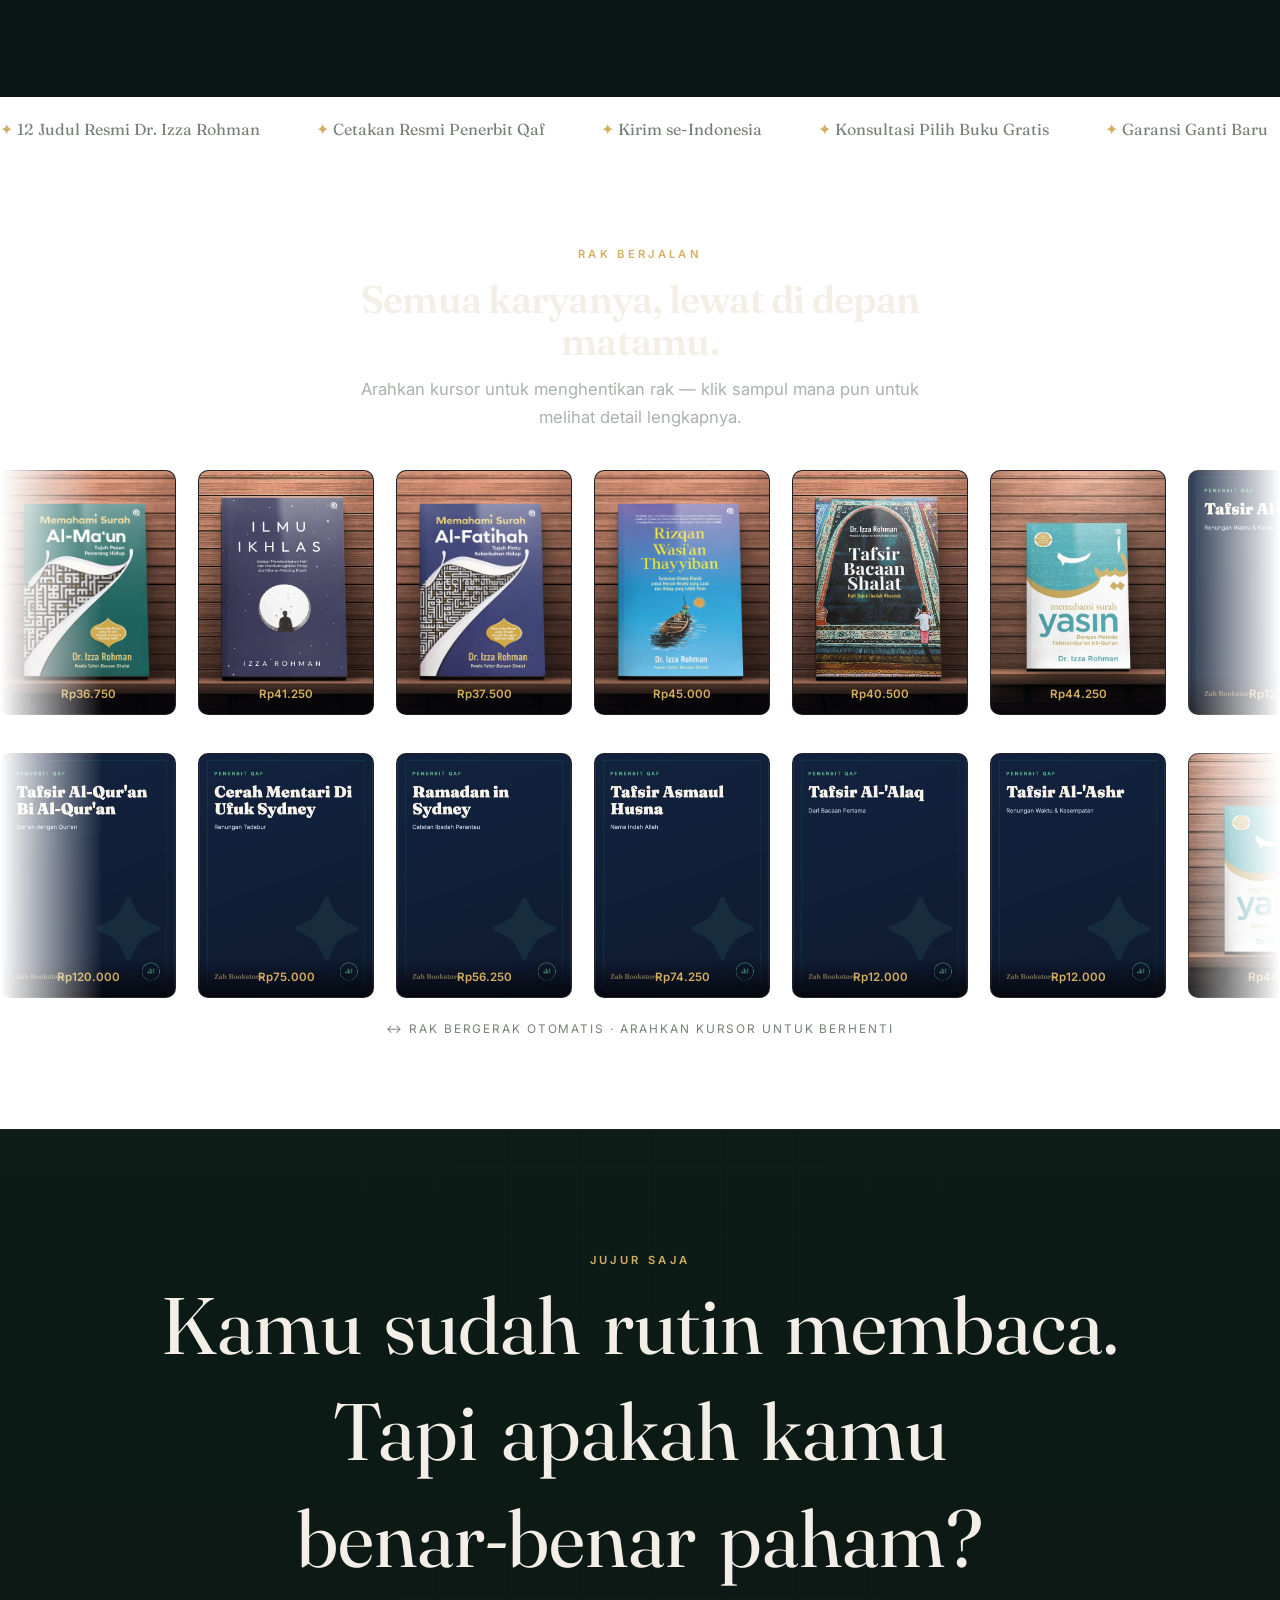
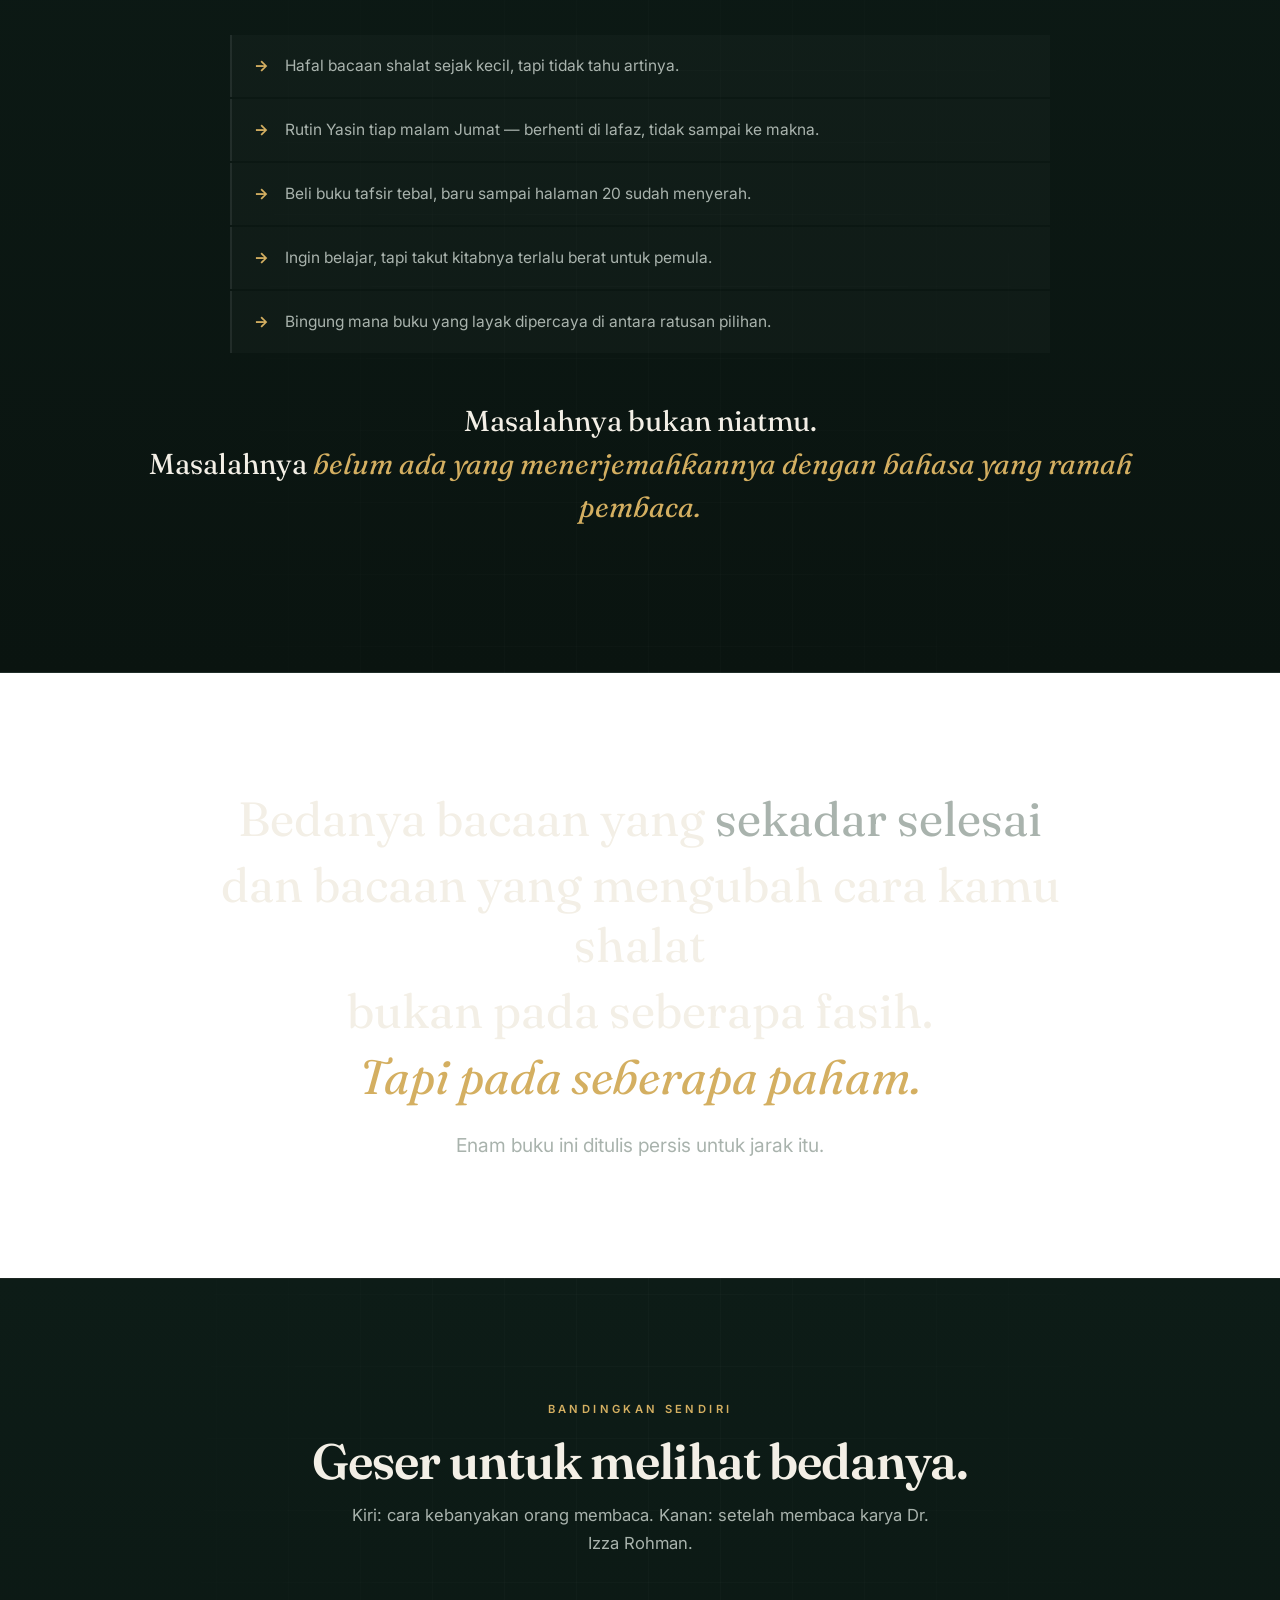
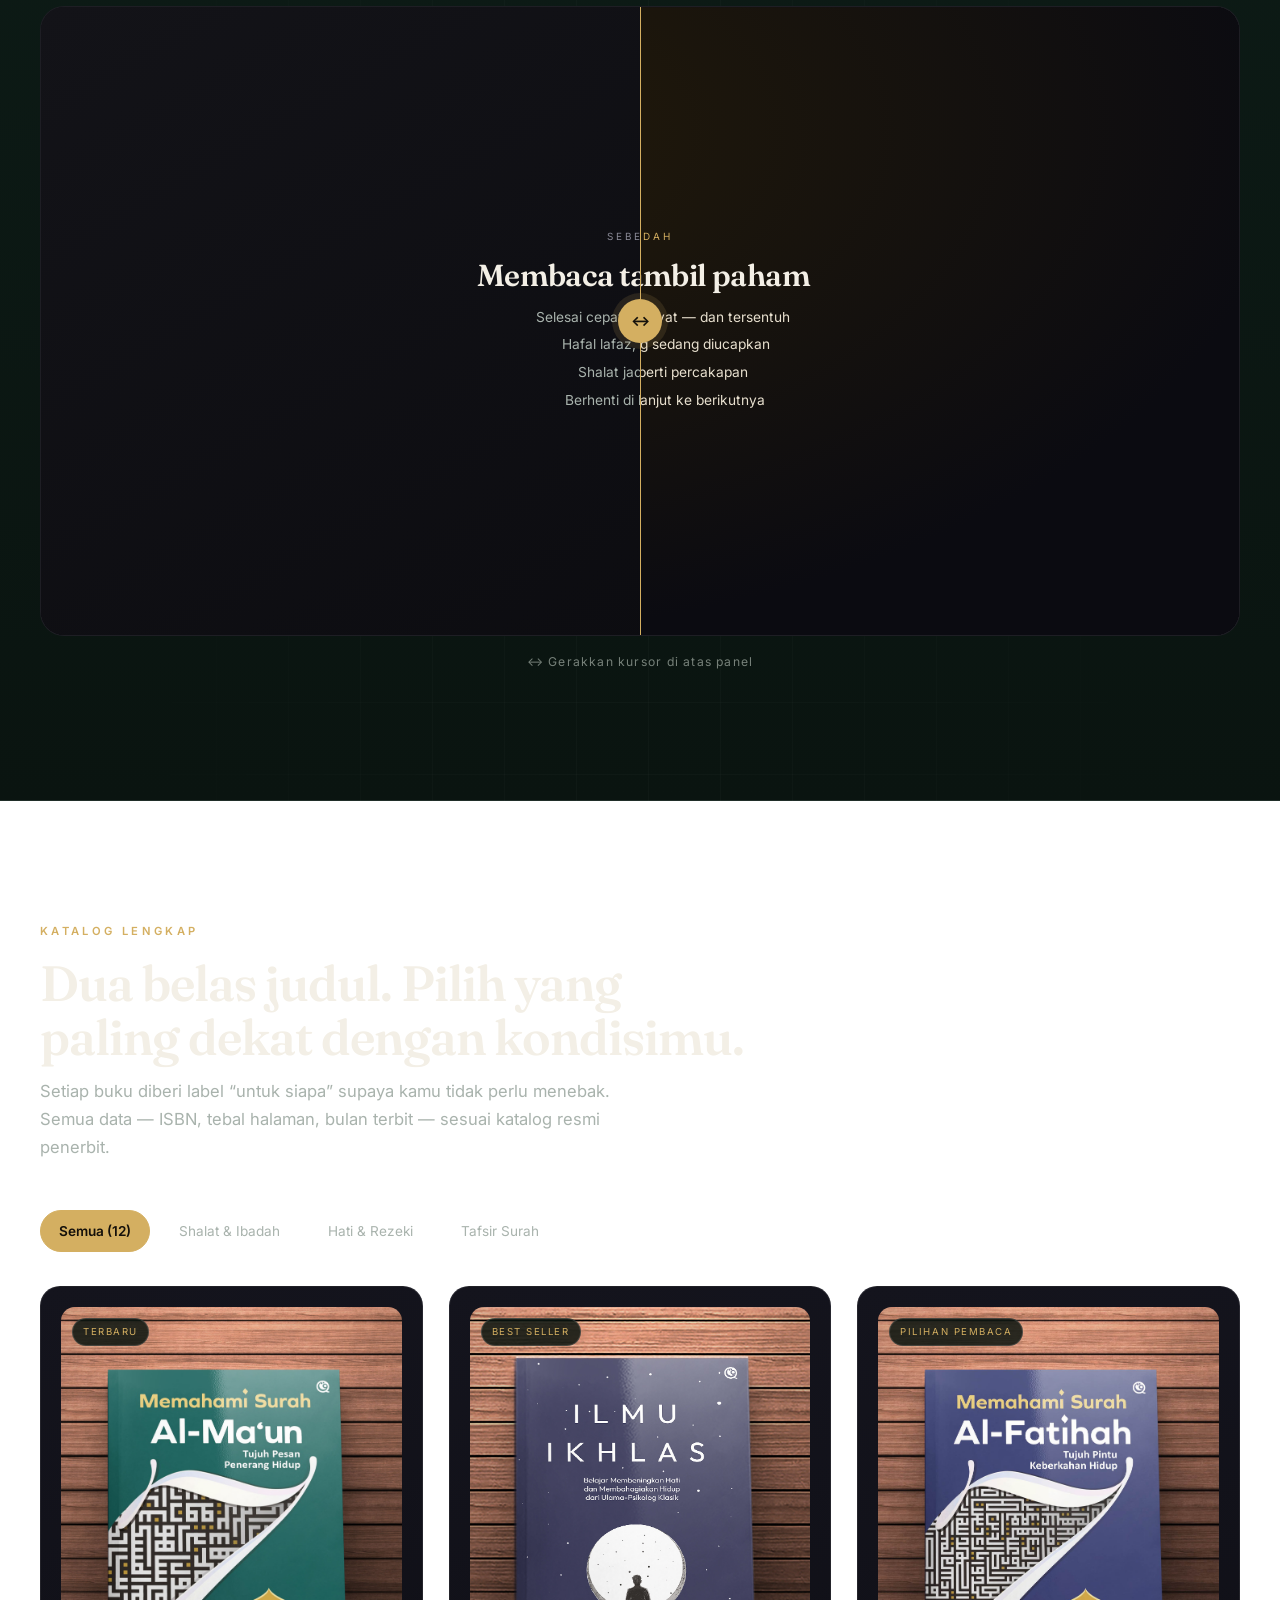
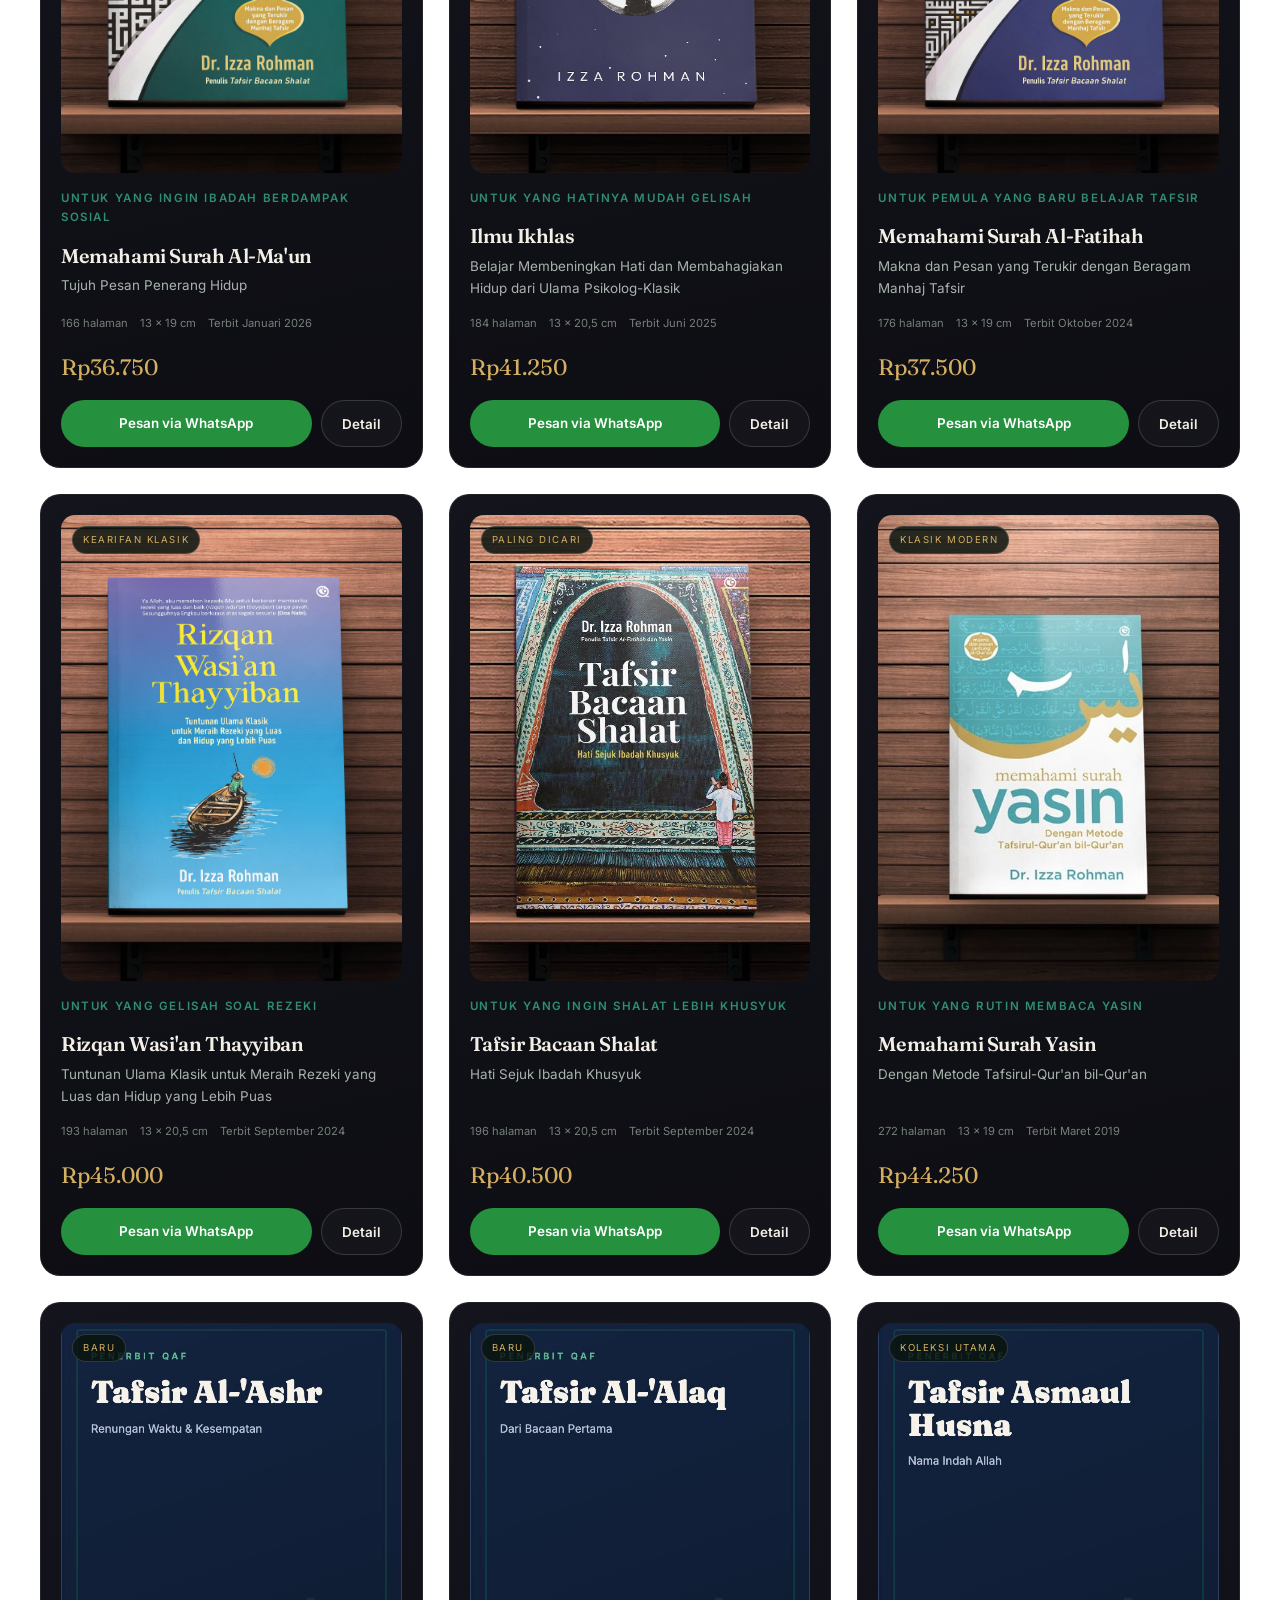
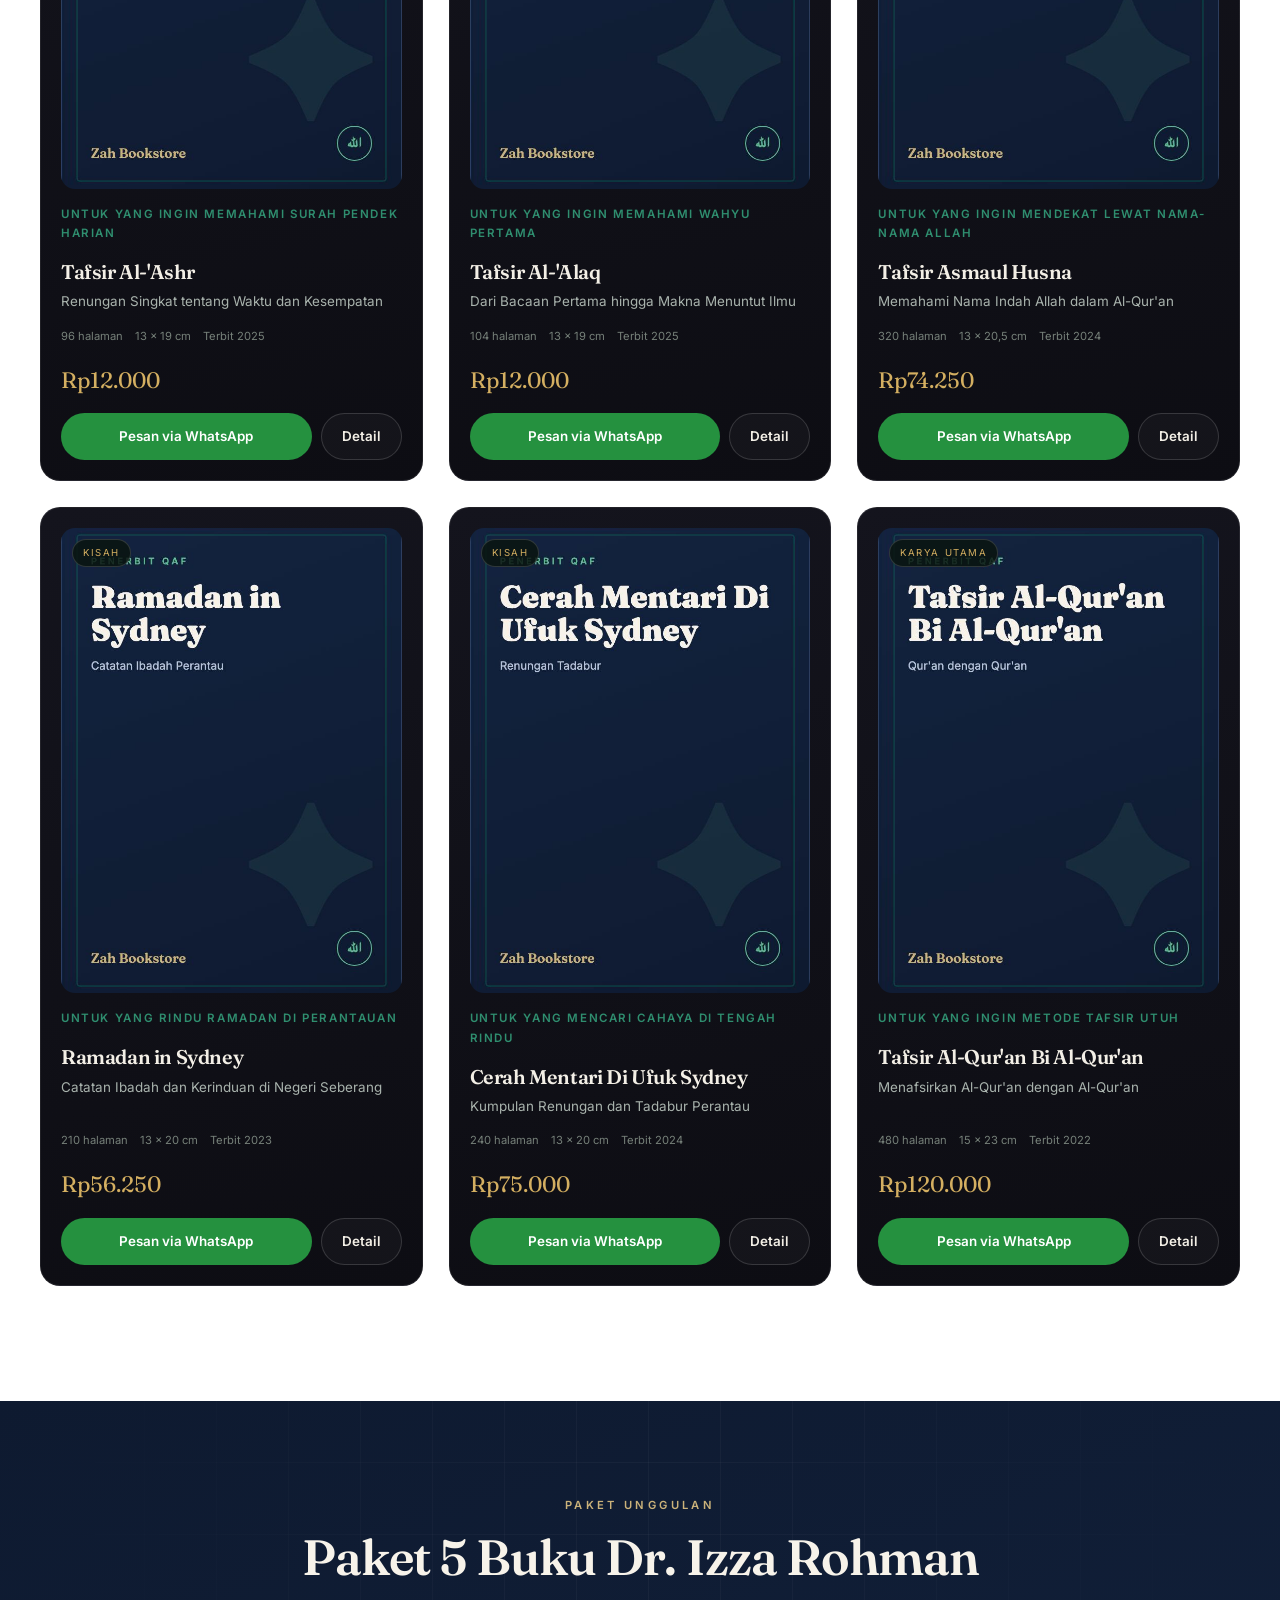
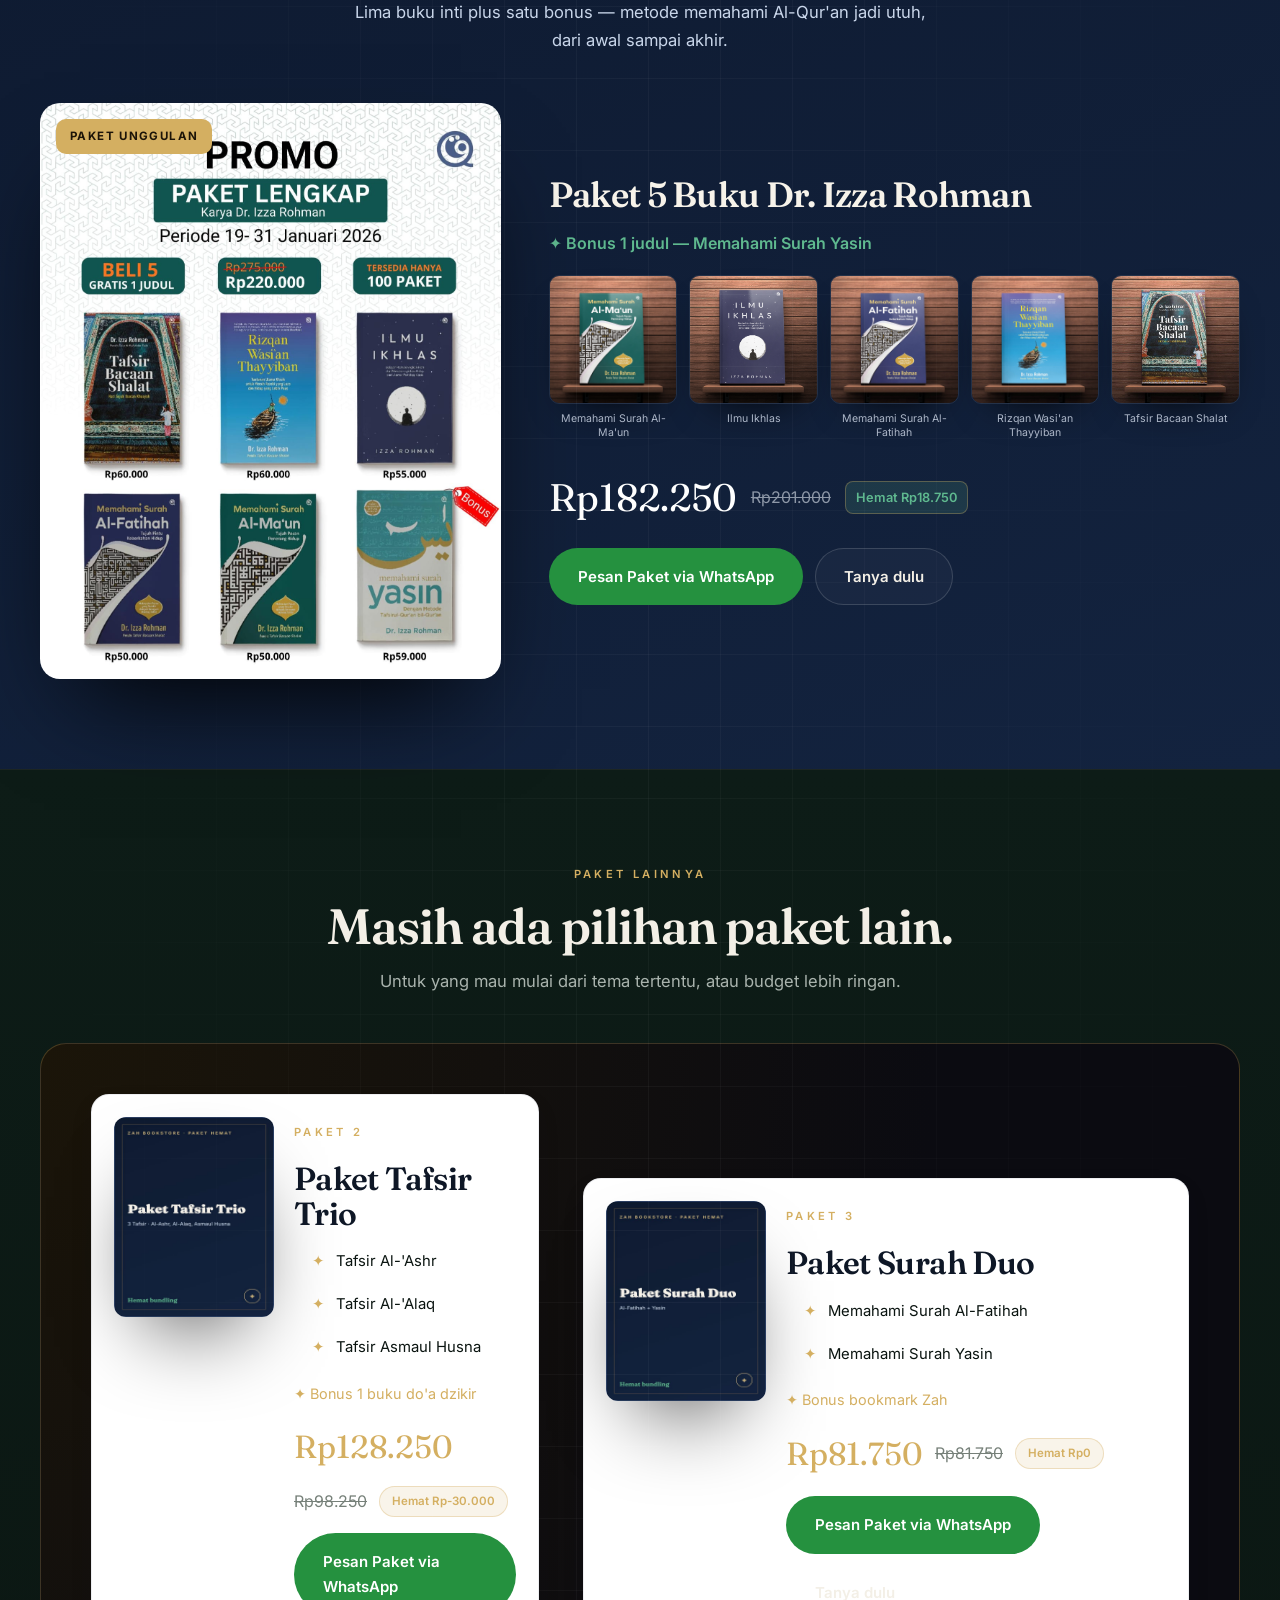
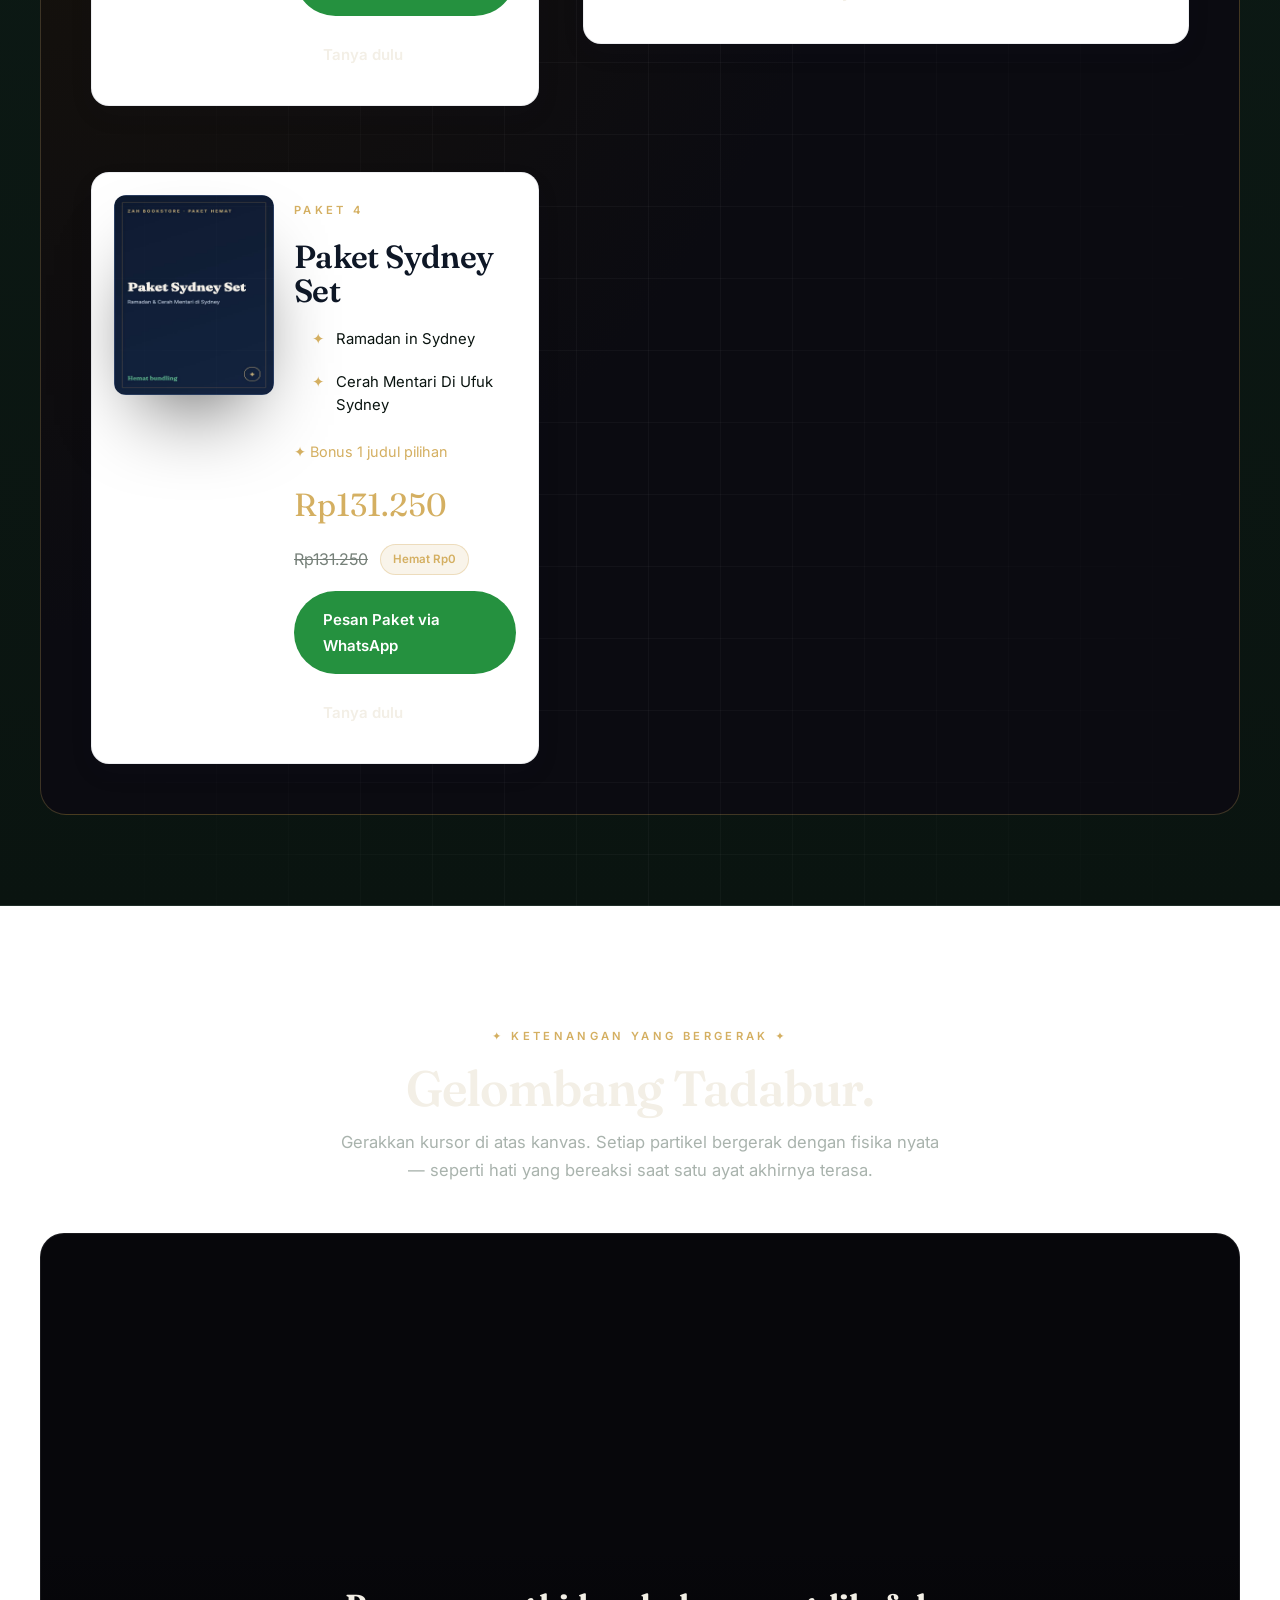
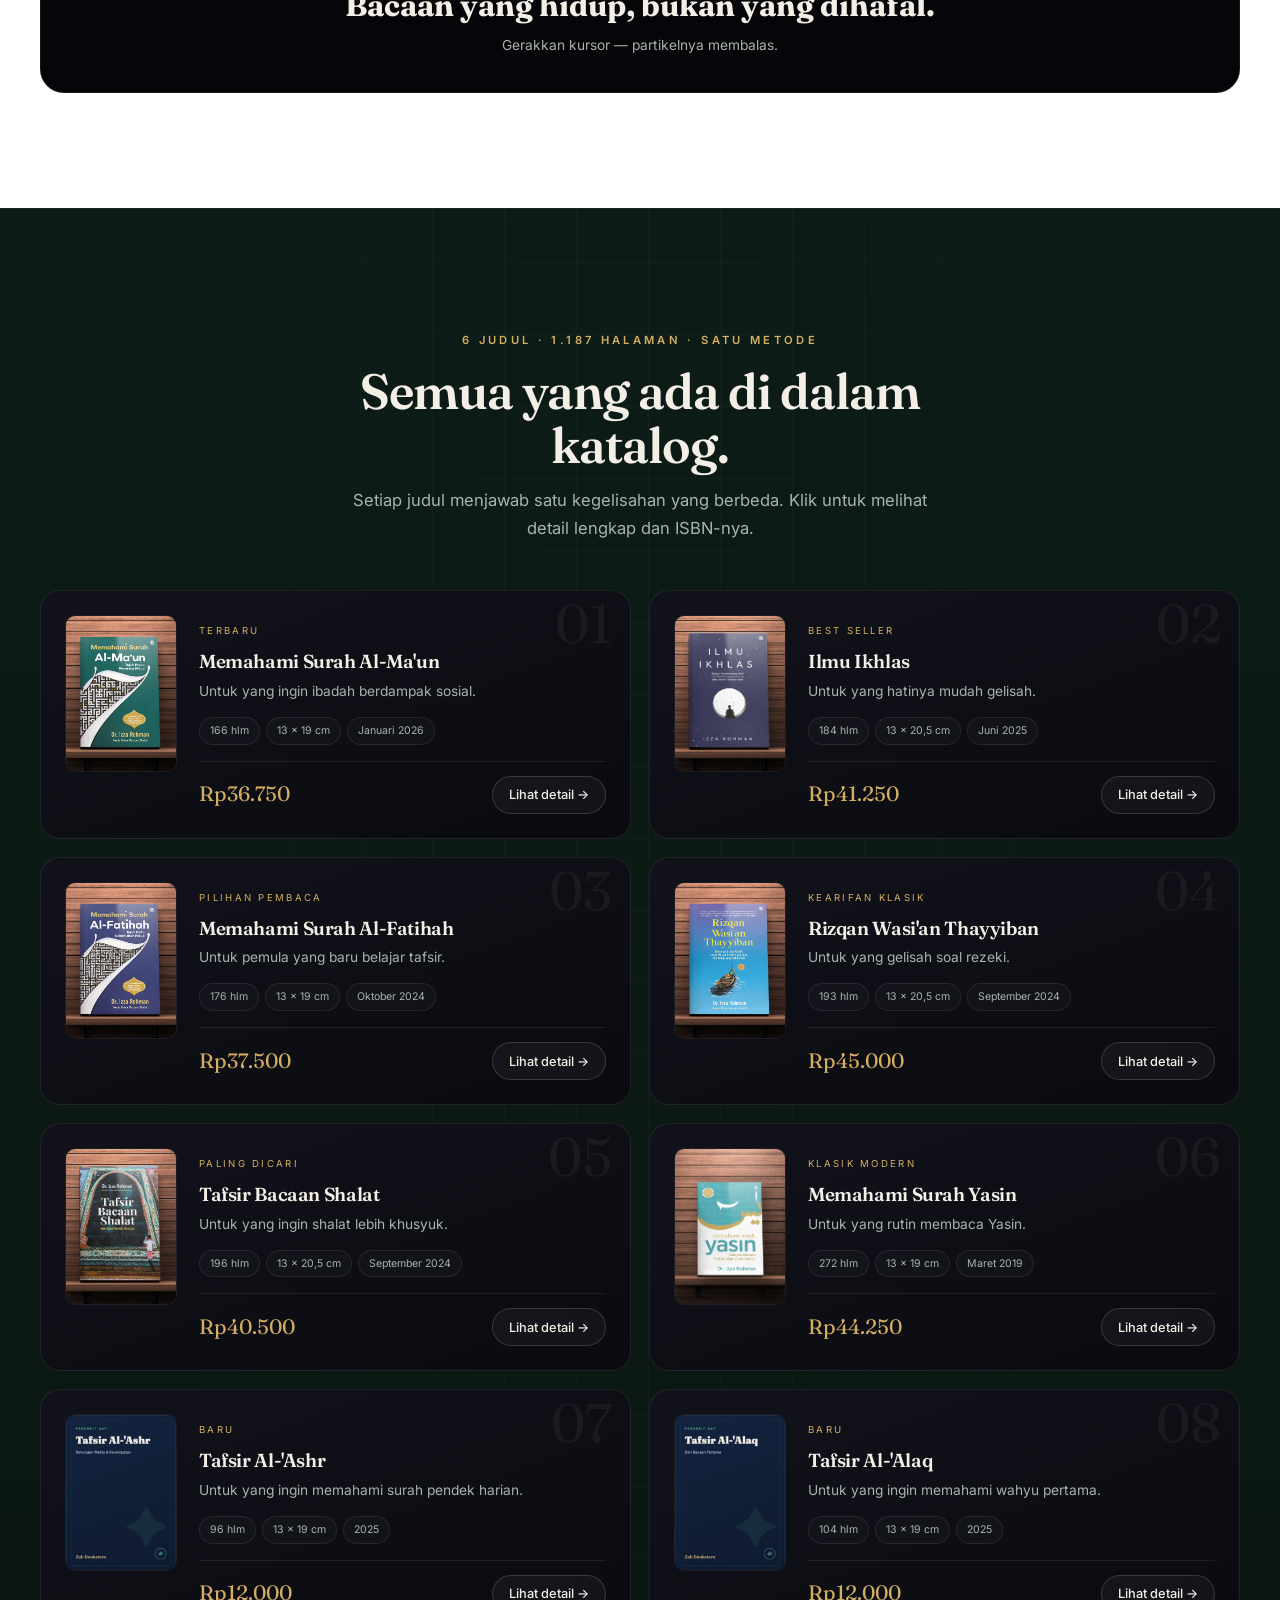
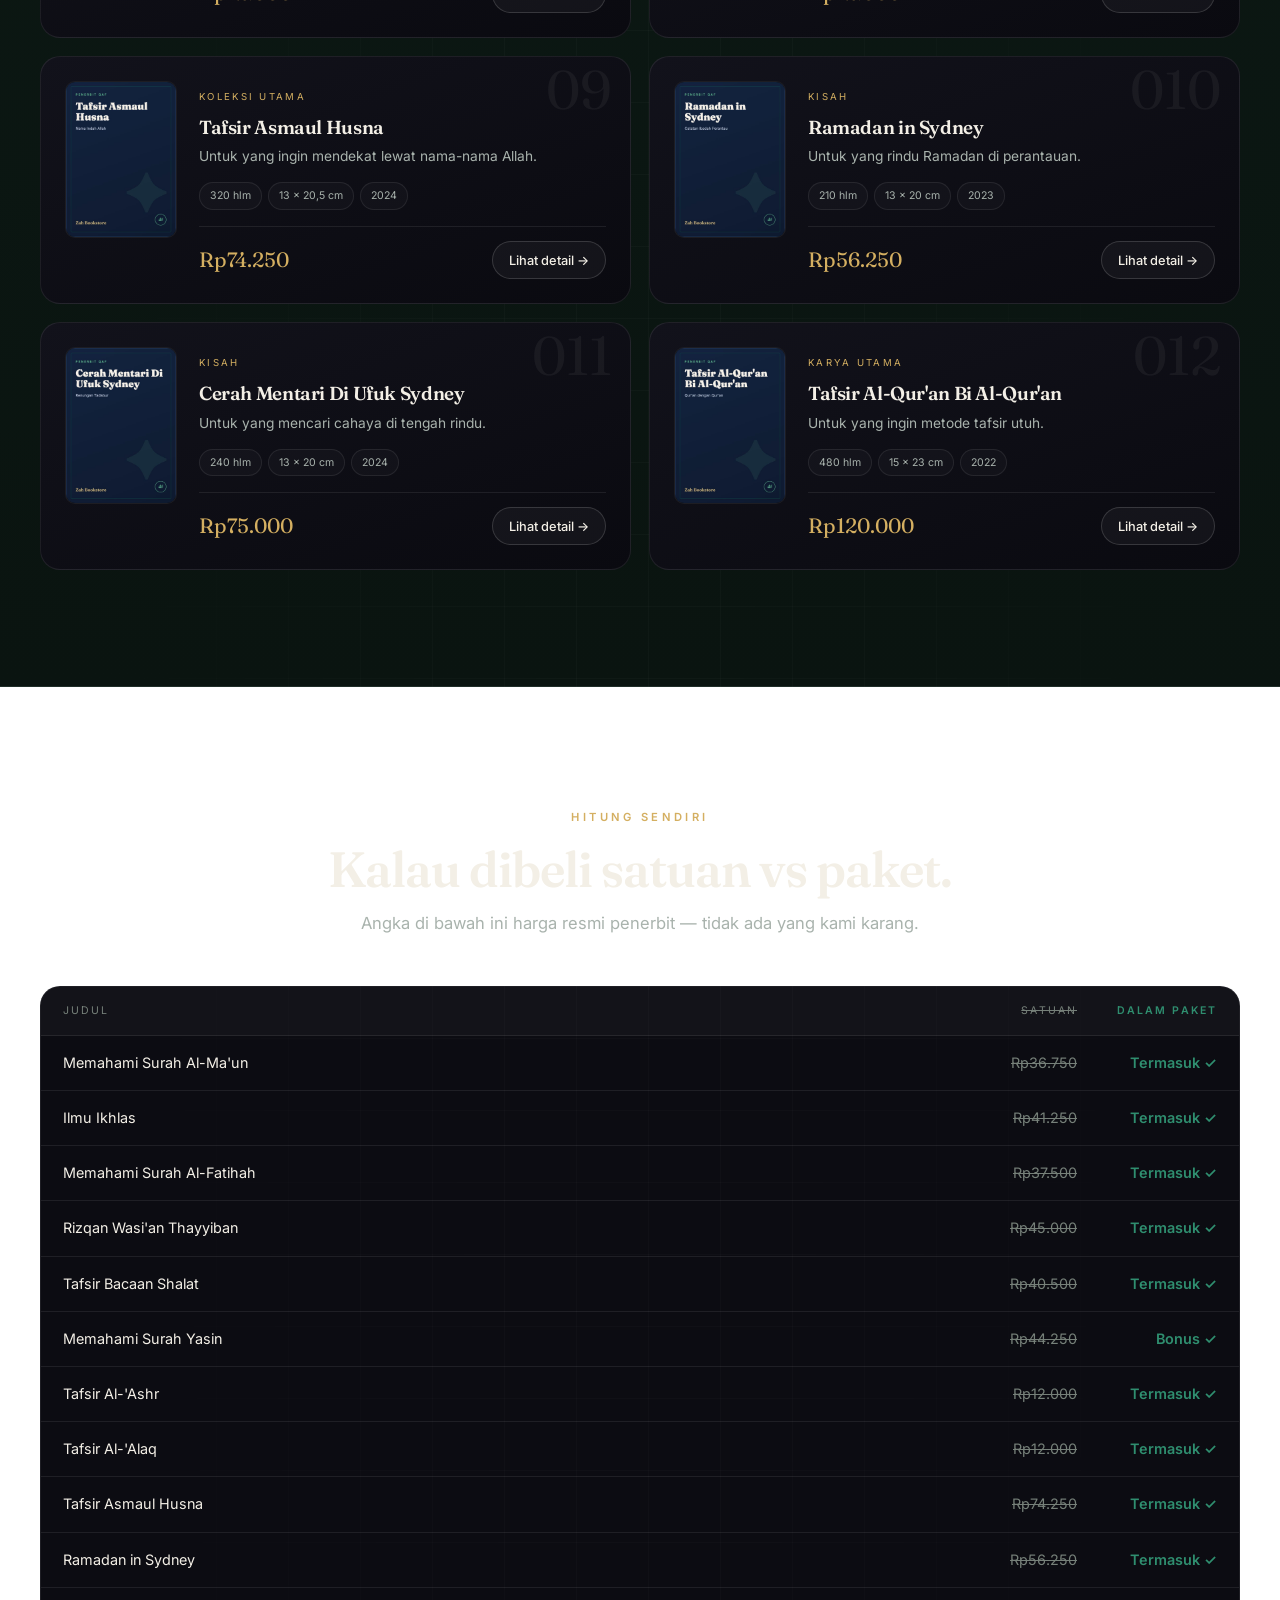
==== commit 758a918c: "Add Bank Mandiri 9000011133700 to payment options" ====
--- a/index.html
+++ b/index.html
@@ -438,6 +438,7 @@
           <ul class="pay-acc">
             <li><span>BNI</span><b>1257846816</b><button class="copy" data-copy="1257846816">Salin</button></li>
             <li><span>BSI</span><b>7352768957</b><button class="copy" data-copy="7352768957">Salin</button></li>
+            <li><span>Mandiri</span><b>9000011133700</b><button class="copy" data-copy="9000011133700">Salin</button></li>
           </ul>
           <p class="pay-note">a.n. Zah Bookstore — kami kirim total + ongkir setelah kamu chat.</p>
         </div>
